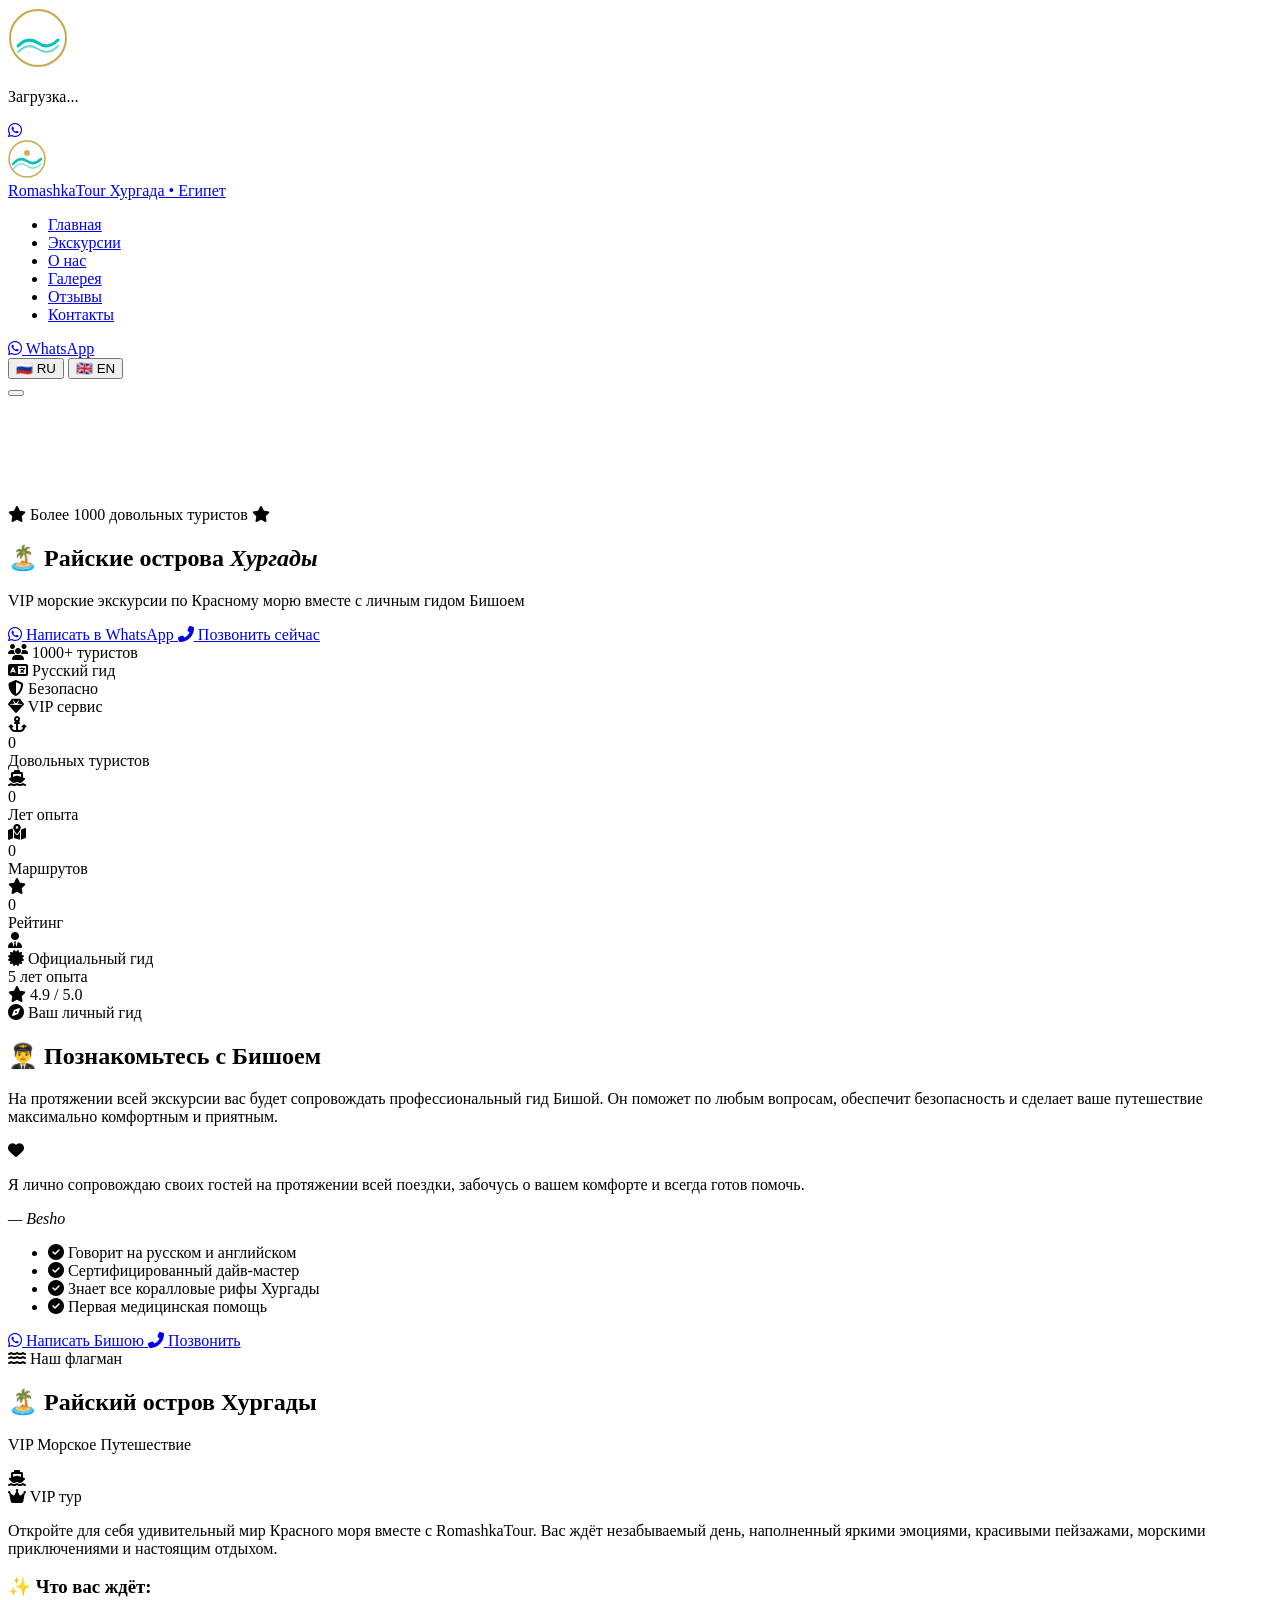
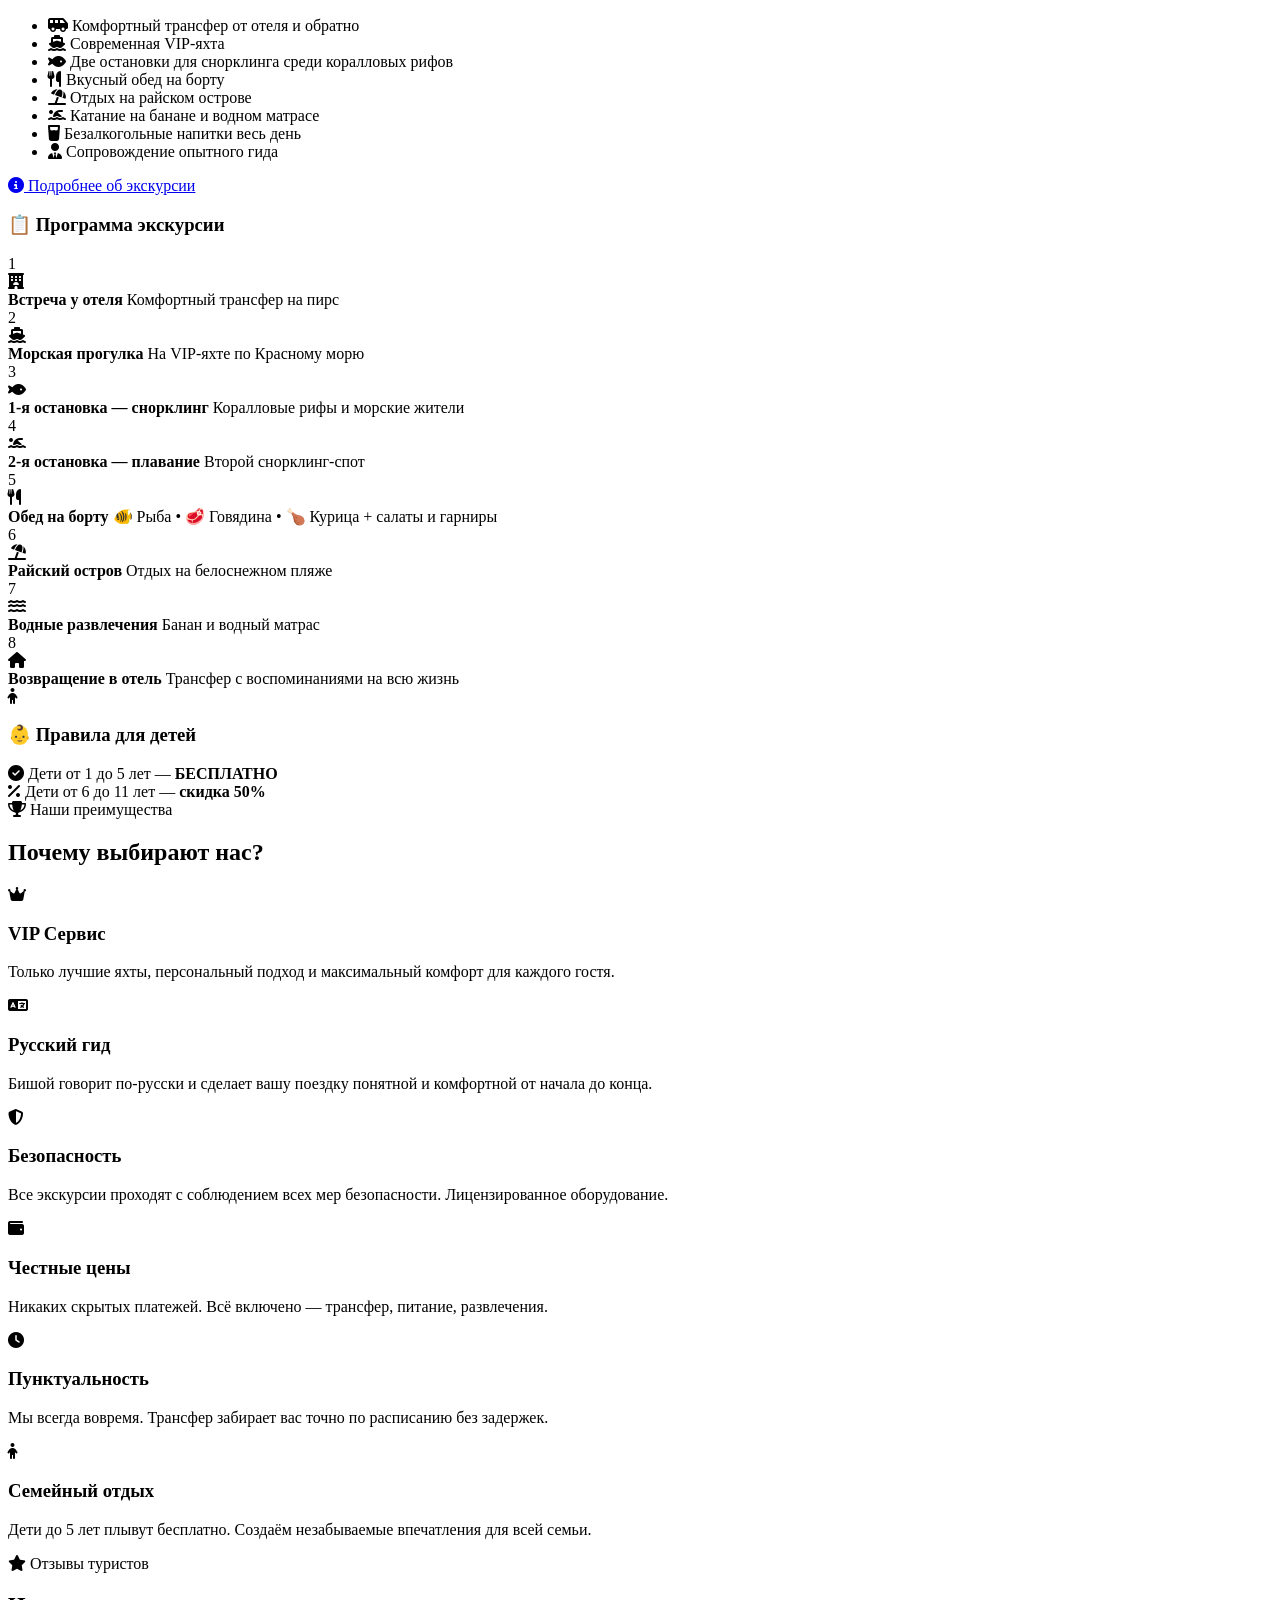
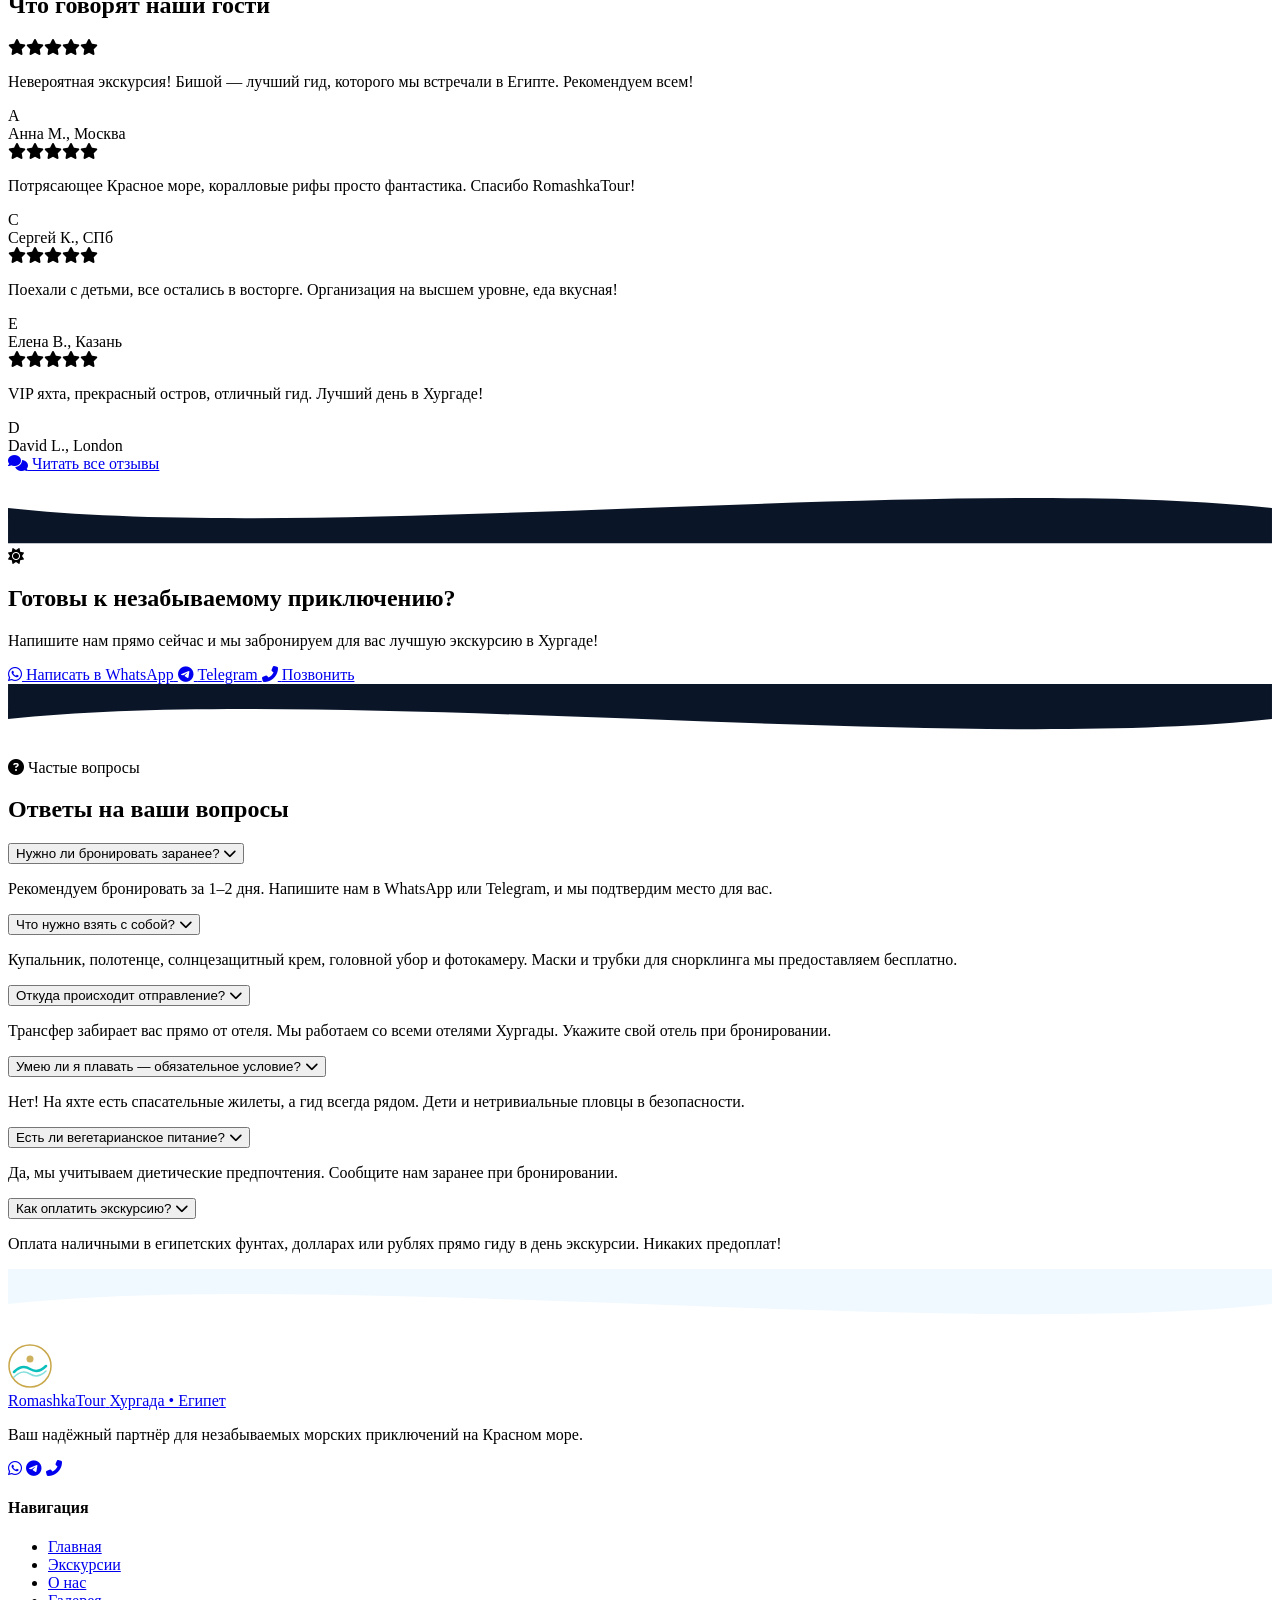
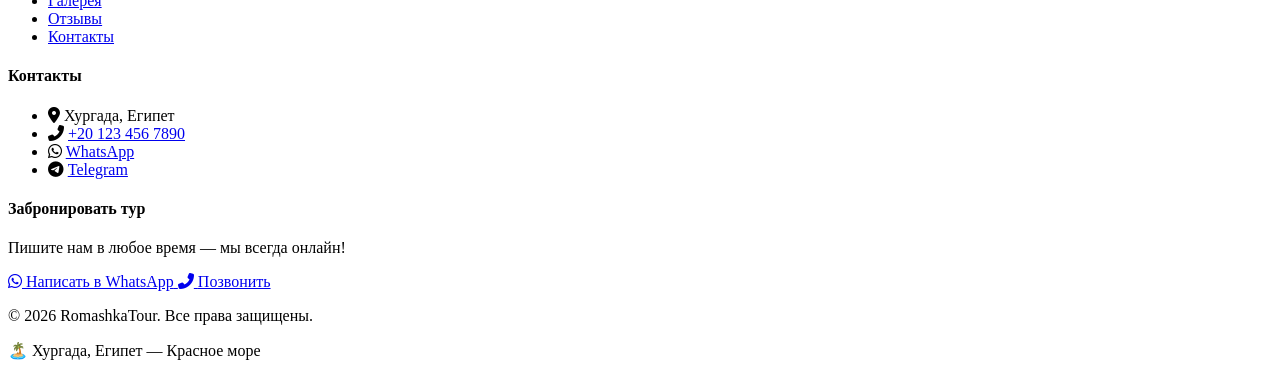
==== index.html @ 24dd5e2b "Update index.html" ====
<!DOCTYPE html>
<html lang="ru">
<head>
  <meta charset="UTF-8" />
  <meta name="viewport" content="width=device-width, initial-scale=1.0" />
  <meta name="description" content="RomashkaTour — VIP морские экскурсии в Хургаде. Райские острова Красного моря с личным гидом Бишоем. Снорклинг, яхты, острова. Звоните или пишите в WhatsApp!" />
  <meta name="keywords" content="экскурсии Хургада, морские экскурсии Египет, снорклинг Хургада, VIP яхта Хургада, Ромашка Тур, РомашкаТур, остров Хургада" />
  <meta name="author" content="RomashkaTour" />
  <meta property="og:title" content="RomashkaTour — Райские острова Хургады" />
  <meta property="og:description" content="VIP морские экскурсии по Красному морю с личным гидом Бишоем. Более 1000 довольных туристов!" />
  <meta property="og:type" content="website" />
  <title>RomashkaTour — VIP Экскурсии в Хургаде | Красное море</title>
  <script>document.documentElement.classList.add('js');</script>
  <link rel="preconnect" href="https://fonts.googleapis.com" />
  <link rel="preconnect" href="https://fonts.gstatic.com" crossorigin />
  <link href="https://fonts.googleapis.com/css2?family=Playfair+Display:ital,wght@0,400;0,600;0,700;0,900;1,400&family=Inter:wght@300;400;500;600;700&display=swap" rel="stylesheet" />
  <link rel="stylesheet" href="https://cdnjs.cloudflare.com/ajax/libs/font-awesome/6.5.0/css/all.min.css" />
  <link rel="stylesheet" href="css/style.css">
</head>
<body>

<!-- ========== PRELOADER ========== -->
<div class="preloader" id="preloader">
  <div class="preloader-inner">
    <div class="preloader-wave"></div>
    <div class="preloader-logo">
      <svg width="60" height="60" viewBox="0 0 60 60" fill="none">
        <circle cx="30" cy="30" r="28" stroke="#C9A84C" stroke-width="2"/>
        <path d="M10 38 Q20 28 30 35 Q40 42 50 32" stroke="#0ABFBC" stroke-width="3" fill="none" stroke-linecap="round"/>
        <path d="M10 44 Q20 34 30 41 Q40 48 50 38" stroke="#0ABFBC" stroke-width="2" fill="none" stroke-linecap="round" opacity="0.6"/>
      </svg>
    </div>
    <p class="preloader-text" data-ru="Загрузка..." data-en="Loading...">Загрузка...</p>
  </div>
</div>

<!-- ========== FLOATING WHATSAPP ========== -->
<a href="https://wa.me/201234567890" target="_blank" class="whatsapp-float" aria-label="WhatsApp">
  <i class="fab fa-whatsapp"></i>
  <span class="whatsapp-pulse"></span>
</a>

<!-- ========== HEADER / NAV ========== -->
<header class="header" id="header">
  <div class="header-inner container">
    <a href="index.html" class="logo">
      <div class="logo-icon">
        <svg width="38" height="38" viewBox="0 0 38 38" fill="none">
          <circle cx="19" cy="19" r="18" stroke="#C9A84C" stroke-width="1.5"/>
          <path d="M5 24 Q12 16 19 21 Q26 26 33 19" stroke="#0ABFBC" stroke-width="2.5" fill="none" stroke-linecap="round"/>
          <path d="M5 29 Q12 21 19 26 Q26 31 33 24" stroke="#0ABFBC" stroke-width="1.5" fill="none" stroke-linecap="round" opacity="0.5"/>
          <circle cx="19" cy="13" r="3" fill="#C9A84C" opacity="0.9"/>
        </svg>
      </div>
      <div class="logo-text">
        <span class="logo-name">Romashka<span>Tour</span></span>
        <span class="logo-sub" data-ru="Хургада • Египет" data-en="Hurghada • Egypt">Хургада • Египет</span>
      </div>
    </a>

    <nav class="nav" id="nav">
      <ul class="nav-list">
        <li><a href="index.html" class="nav-link active" data-ru="Главная" data-en="Home">Главная</a></li>
        <li><a href="excursions.html" class="nav-link" data-ru="Экскурсии" data-en="Excursions">Экскурсии</a></li>
        <li><a href="about.html" class="nav-link" data-ru="О нас" data-en="About">О нас</a></li>
        <li><a href="gallery.html" class="nav-link" data-ru="Галерея" data-en="Gallery">Галерея</a></li>
        <li><a href="reviews.html" class="nav-link" data-ru="Отзывы" data-en="Reviews">Отзывы</a></li>
        <li><a href="contacts.html" class="nav-link" data-ru="Контакты" data-en="Contacts">Контакты</a></li>
      </ul>
      <div class="nav-cta">
        <a href="https://wa.me/201234567890" target="_blank" class="btn-nav-wa">
          <i class="fab fa-whatsapp"></i>
          <span data-ru="WhatsApp" data-en="WhatsApp">WhatsApp</span>
        </a>
      </div>
    </nav>

    <div class="header-controls">
      <div class="lang-switcher" id="langSwitcher">
        <button class="lang-btn active" data-lang="ru">
          <span class="flag">🇷🇺</span> RU
        </button>
        <button class="lang-btn" data-lang="en">
          <span class="flag">🇬🇧</span> EN
        </button>
      </div>
      <button class="burger" id="burger" aria-label="Меню">
        <span></span><span></span><span></span>
      </button>
    </div>
  </div>
</header>

<!-- ========== HERO ========== -->
<section class="hero" id="hero">
  <div class="hero-bg">
    <div class="hero-overlay"></div>
    <div class="hero-particles" id="heroParticles"></div>
    <!-- SVG Wave bottom -->
    <div class="hero-wave">
      <svg viewBox="0 0 1440 120" fill="none" xmlns="http://www.w3.org/2000/svg">
        <path d="M0,60 C240,100 480,20 720,60 C960,100 1200,20 1440,60 L1440,120 L0,120 Z" fill="#ffffff"/>
      </svg>
    </div>
  </div>

  <div class="hero-content container">
    <div class="hero-badge" data-aos="fade-down">
      <i class="fas fa-star"></i>
      <span data-ru="Более 1000 довольных туристов" data-en="Over 1000 happy tourists">Более 1000 довольных туристов</span>
      <i class="fas fa-star"></i>
    </div>

    <h1 class="hero-title" data-aos="fade-up" data-aos-delay="100">
      <span class="hero-emoji">🏝️</span>
      <span data-ru="Райские острова" data-en="Paradise Islands">Райские острова</span>
      <em data-ru="Хургады" data-en="of Hurghada">Хургады</em>
    </h1>

    <p class="hero-subtitle" data-aos="fade-up" data-aos-delay="200">
      <span data-ru="VIP морские экскурсии по Красному морю вместе с личным гидом Бишоем" data-en="VIP sea excursions on the Red Sea with personal guide Besho">VIP морские экскурсии по Красному морю вместе с личным гидом Бишоем</span>
    </p>

    <div class="hero-btns" data-aos="fade-up" data-aos-delay="300">
      <a href="https://wa.me/201234567890" target="_blank" class="btn-primary">
        <i class="fab fa-whatsapp"></i>
        <span data-ru="Написать в WhatsApp" data-en="Write on WhatsApp">Написать в WhatsApp</span>
      </a>
      <a href="tel:+201234567890" class="btn-secondary">
        <i class="fas fa-phone-alt"></i>
        <span data-ru="Позвонить сейчас" data-en="Call Now">Позвонить сейчас</span>
      </a>
    </div>

    <div class="hero-trust" data-aos="fade-up" data-aos-delay="400">
      <div class="trust-item">
        <i class="fas fa-users"></i>
        <span data-ru="1000+ туристов" data-en="1000+ tourists">1000+ туристов</span>
      </div>
      <div class="trust-item">
        <i class="fas fa-language"></i>
        <span data-ru="Русский гид" data-en="Russian-speaking guide">Русский гид</span>
      </div>
      <div class="trust-item">
        <i class="fas fa-shield-alt"></i>
        <span data-ru="Безопасно" data-en="100% Safe">Безопасно</span>
      </div>
      <div class="trust-item">
        <i class="fas fa-gem"></i>
        <span data-ru="VIP сервис" data-en="VIP Service">VIP сервис</span>
      </div>
    </div>
  </div>

  <!-- Scroll indicator -->
  <div class="hero-scroll">
    <div class="scroll-dot"></div>
  </div>
</section>

<!-- ========== STATS ========== -->
<section class="stats section-pad">
  <div class="container">
    <div class="stats-grid">
      <div class="stat-card" data-aos="fade-up" data-aos-delay="0">
        <div class="stat-icon"><i class="fas fa-anchor"></i></div>
        <div class="stat-num" data-count="1000">0</div>
        <div class="stat-label" data-ru="Довольных туристов" data-en="Happy Tourists">Довольных туристов</div>
      </div>
      <div class="stat-card" data-aos="fade-up" data-aos-delay="100">
        <div class="stat-icon"><i class="fas fa-ship"></i></div>
        <div class="stat-num" data-count="5">0</div>
        <div class="stat-label" data-ru="Лет опыта" data-en="Years of Experience">Лет опыта</div>
      </div>
      <div class="stat-card" data-aos="fade-up" data-aos-delay="200">
        <div class="stat-icon"><i class="fas fa-map-marked-alt"></i></div>
        <div class="stat-num" data-count="12">0</div>
        <div class="stat-label" data-ru="Маршрутов" data-en="Routes">Маршрутов</div>
      </div>
      <div class="stat-card" data-aos="fade-up" data-aos-delay="300">
        <div class="stat-icon"><i class="fas fa-star"></i></div>
        <div class="stat-num" data-count="4.9" data-decimal="true">0</div>
        <div class="stat-label" data-ru="Рейтинг" data-en="Rating">Рейтинг</div>
      </div>
    </div>
  </div>
</section>

<!-- ========== GUIDE SECTION ========== -->
<section class="guide section-pad" id="guide">
  <div class="container">
    <div class="guide-grid">
      <div class="guide-photo-wrap" data-aos="fade-right">
        <div class="guide-photo-bg"></div>
        <div class="guide-photo">
          <!-- Placeholder for Besho's photo -->
          <div class="guide-photo-placeholder">
            <i class="fas fa-user-tie"></i>
          </div>
          <div class="guide-badge-float">
            <i class="fas fa-certificate"></i>
            <span data-ru="Официальный гид" data-en="Official Guide">Официальный гид</span>
          </div>
        </div>
        <div class="guide-stat-float guide-stat-1">
          <span class="gsf-num">5</span>
          <span class="gsf-label" data-ru="лет опыта" data-en="years exp.">лет опыта</span>
        </div>
        <div class="guide-stat-float guide-stat-2">
          <i class="fas fa-star"></i>
          <span>4.9 / 5.0</span>
        </div>
      </div>

      <div class="guide-info" data-aos="fade-left">
        <div class="section-eyebrow">
          <i class="fas fa-compass"></i>
          <span data-ru="Ваш личный гид" data-en="Your Personal Guide">Ваш личный гид</span>
        </div>
        <h2 class="section-title" data-ru="👨‍✈️ Познакомьтесь с Бишоем" data-en="👨‍✈️ Meet Besho">👨‍✈️ Познакомьтесь с Бишоем</h2>
        <p class="guide-desc" data-ru="На протяжении всей экскурсии вас будет сопровождать профессиональный гид Бишой. Он поможет по любым вопросам, обеспечит безопасность и сделает ваше путешествие максимально комфортным и приятным." data-en="Throughout the entire excursion, you will be accompanied by professional guide Besho. He will help with any questions, ensure your safety and make your trip as comfortable and enjoyable as possible.">
          На протяжении всей экскурсии вас будет сопровождать профессиональный гид Бишой. Он поможет по любым вопросам, обеспечит безопасность и сделает ваше путешествие максимально комфортным и приятным.
        </p>

        <div class="guide-quote">
          <div class="guide-quote-icon"><i class="fas fa-heart"></i></div>
          <p data-ru="Я лично сопровождаю своих гостей на протяжении всей поездки, забочусь о вашем комфорте и всегда готов помочь." data-en="I personally accompany my guests throughout the entire trip, take care of your comfort and am always ready to help.">
            Я лично сопровождаю своих гостей на протяжении всей поездки, забочусь о вашем комфорте и всегда готов помочь.
          </p>
          <cite>— Besho</cite>
        </div>

        <ul class="guide-features">
          <li><i class="fas fa-check-circle"></i> <span data-ru="Говорит на русском и английском" data-en="Speaks Russian and English">Говорит на русском и английском</span></li>
          <li><i class="fas fa-check-circle"></i> <span data-ru="Сертифицированный дайв-мастер" data-en="Certified Dive Master">Сертифицированный дайв-мастер</span></li>
          <li><i class="fas fa-check-circle"></i> <span data-ru="Знает все коралловые рифы Хургады" data-en="Knows all Hurghada coral reefs">Знает все коралловые рифы Хургады</span></li>
          <li><i class="fas fa-check-circle"></i> <span data-ru="Первая медицинская помощь" data-en="First Aid certified">Первая медицинская помощь</span></li>
        </ul>

        <div class="guide-actions">
          <a href="https://wa.me/201234567890" target="_blank" class="btn-primary">
            <i class="fab fa-whatsapp"></i>
            <span data-ru="Написать Бишою" data-en="Message Besho">Написать Бишою</span>
          </a>
          <a href="tel:+201234567890" class="btn-outline">
            <i class="fas fa-phone-alt"></i>
            <span data-ru="Позвонить" data-en="Call">Позвонить</span>
          </a>
        </div>
      </div>
    </div>
  </div>
</section>

<!-- ========== MAIN EXCURSION ========== -->
<section class="main-excursion section-pad" id="excursion">
  <div class="container">
    <div class="section-header" data-aos="fade-up">
      <div class="section-eyebrow">
        <i class="fas fa-water"></i>
        <span data-ru="Наш флагман" data-en="Our Flagship">Наш флагман</span>
      </div>
      <h2 class="section-title" data-ru="🏝️ Райский остров Хургады" data-en="🏝️ Paradise Island of Hurghada">🏝️ Райский остров Хургады</h2>
      <p class="section-subtitle" data-ru="VIP Морское Путешествие" data-en="VIP Sea Journey">VIP Морское Путешествие</p>
    </div>

    <div class="exc-hero-card" data-aos="fade-up">
      <div class="exc-hero-img">
        <div class="exc-hero-img-placeholder">
          <i class="fas fa-ship"></i>
        </div>
        <div class="exc-hero-badge">
          <i class="fas fa-crown"></i>
          <span data-ru="VIP тур" data-en="VIP Tour">VIP тур</span>
        </div>
      </div>
      <div class="exc-hero-content">
        <p class="exc-hero-desc" data-ru="Откройте для себя удивительный мир Красного моря вместе с RomashkaTour. Вас ждёт незабываемый день, наполненный яркими эмоциями, красивыми пейзажами, морскими приключениями и настоящим отдыхом." data-en="Discover the amazing world of the Red Sea with RomashkaTour. You are in for an unforgettable day filled with vivid emotions, beautiful scenery, sea adventures and real relaxation.">
          Откройте для себя удивительный мир Красного моря вместе с RomashkaTour. Вас ждёт незабываемый день, наполненный яркими эмоциями, красивыми пейзажами, морскими приключениями и настоящим отдыхом.
        </p>

        <h3 class="exc-includes-title" data-ru="✨ Что вас ждёт:" data-en="✨ What awaits you:">✨ Что вас ждёт:</h3>
        <ul class="exc-includes">
          <li><i class="fas fa-shuttle-van"></i> <span data-ru="Комфортный трансфер от отеля и обратно" data-en="Comfortable transfer from hotel and back">Комфортный трансфер от отеля и обратно</span></li>
          <li><i class="fas fa-ship"></i> <span data-ru="Современная VIP-яхта" data-en="Modern VIP yacht">Современная VIP-яхта</span></li>
          <li><i class="fas fa-fish"></i> <span data-ru="Две остановки для снорклинга среди коралловых рифов" data-en="Two snorkeling stops among coral reefs">Две остановки для снорклинга среди коралловых рифов</span></li>
          <li><i class="fas fa-utensils"></i> <span data-ru="Вкусный обед на борту" data-en="Delicious lunch on board">Вкусный обед на борту</span></li>
          <li><i class="fas fa-umbrella-beach"></i> <span data-ru="Отдых на райском острове" data-en="Rest on paradise island">Отдых на райском острове</span></li>
          <li><i class="fas fa-swimmer"></i> <span data-ru="Катание на банане и водном матрасе" data-en="Banana boat and water mattress rides">Катание на банане и водном матрасе</span></li>
          <li><i class="fas fa-glass-water"></i> <span data-ru="Безалкогольные напитки весь день" data-en="Non-alcoholic drinks all day">Безалкогольные напитки весь день</span></li>
          <li><i class="fas fa-user-tie"></i> <span data-ru="Сопровождение опытного гида" data-en="Experienced guide escort">Сопровождение опытного гида</span></li>
        </ul>

        <a href="excursions.html" class="btn-primary mt-2">
          <i class="fas fa-info-circle"></i>
          <span data-ru="Подробнее об экскурсии" data-en="More about excursion">Подробнее об экскурсии</span>
        </a>
      </div>
    </div>

    <!-- Программа -->
    <div class="program-section" data-aos="fade-up">
      <h3 class="program-title" data-ru="📋 Программа экскурсии" data-en="📋 Excursion Programme">📋 Программа экскурсии</h3>
      <div class="program-timeline">
        <div class="prog-step">
          <div class="prog-num">1</div>
          <div class="prog-icon"><i class="fas fa-hotel"></i></div>
          <div class="prog-text">
            <strong data-ru="Встреча у отеля" data-en="Hotel Pickup">Встреча у отеля</strong>
            <span data-ru="Комфортный трансфер на пирс" data-en="Comfortable transfer to pier">Комфортный трансфер на пирс</span>
          </div>
        </div>
        <div class="prog-step">
          <div class="prog-num">2</div>
          <div class="prog-icon"><i class="fas fa-ship"></i></div>
          <div class="prog-text">
            <strong data-ru="Морская прогулка" data-en="Sea Cruise">Морская прогулка</strong>
            <span data-ru="На VIP-яхте по Красному морю" data-en="On VIP yacht across the Red Sea">На VIP-яхте по Красному морю</span>
          </div>
        </div>
        <div class="prog-step">
          <div class="prog-num">3</div>
          <div class="prog-icon"><i class="fas fa-fish"></i></div>
          <div class="prog-text">
            <strong data-ru="1-я остановка — снорклинг" data-en="1st Stop — Snorkeling">1-я остановка — снорклинг</strong>
            <span data-ru="Коралловые рифы и морские жители" data-en="Coral reefs and sea life">Коралловые рифы и морские жители</span>
          </div>
        </div>
        <div class="prog-step">
          <div class="prog-num">4</div>
          <div class="prog-icon"><i class="fas fa-swimmer"></i></div>
          <div class="prog-text">
            <strong data-ru="2-я остановка — плавание" data-en="2nd Stop — Swimming">2-я остановка — плавание</strong>
            <span data-ru="Второй снорклинг-спот" data-en="Second snorkeling spot">Второй снорклинг-спот</span>
          </div>
        </div>
        <div class="prog-step">
          <div class="prog-num">5</div>
          <div class="prog-icon"><i class="fas fa-utensils"></i></div>
          <div class="prog-text">
            <strong data-ru="Обед на борту" data-en="Lunch on Board">Обед на борту</strong>
            <span data-ru="🐠 Рыба • 🥩 Говядина • 🍗 Курица + салаты и гарниры" data-en="🐠 Fish • 🥩 Beef • 🍗 Chicken + salads and sides">🐠 Рыба • 🥩 Говядина • 🍗 Курица + салаты и гарниры</span>
          </div>
        </div>
        <div class="prog-step">
          <div class="prog-num">6</div>
          <div class="prog-icon"><i class="fas fa-umbrella-beach"></i></div>
          <div class="prog-text">
            <strong data-ru="Райский остров" data-en="Paradise Island">Райский остров</strong>
            <span data-ru="Отдых на белоснежном пляже" data-en="Relaxing on white-sand beach">Отдых на белоснежном пляже</span>
          </div>
        </div>
        <div class="prog-step">
          <div class="prog-num">7</div>
          <div class="prog-icon"><i class="fas fa-water"></i></div>
          <div class="prog-text">
            <strong data-ru="Водные развлечения" data-en="Water Activities">Водные развлечения</strong>
            <span data-ru="Банан и водный матрас" data-en="Banana boat and water mattress">Банан и водный матрас</span>
          </div>
        </div>
        <div class="prog-step">
          <div class="prog-num">8</div>
          <div class="prog-icon"><i class="fas fa-home"></i></div>
          <div class="prog-text">
            <strong data-ru="Возвращение в отель" data-en="Return to Hotel">Возвращение в отель</strong>
            <span data-ru="Трансфер с воспоминаниями на всю жизнь" data-en="Transfer with memories for life">Трансфер с воспоминаниями на всю жизнь</span>
          </div>
        </div>
      </div>
    </div>

    <!-- Дети -->
    <div class="children-card" data-aos="fade-up">
      <div class="children-icon"><i class="fas fa-child"></i></div>
      <h3 data-ru="👶 Правила для детей" data-en="👶 Children Policy">👶 Правила для детей</h3>
      <div class="children-rules">
        <div class="child-rule">
          <i class="fas fa-check-circle"></i>
          <span data-ru="Дети от 1 до 5 лет — <strong>БЕСПЛАТНО</strong>" data-en="Children 1–5 years — <strong>FREE</strong>">Дети от 1 до 5 лет — <strong>БЕСПЛАТНО</strong></span>
        </div>
        <div class="child-rule">
          <i class="fas fa-percentage"></i>
          <span data-ru="Дети от 6 до 11 лет — <strong>скидка 50%</strong>" data-en="Children 6–11 years — <strong>50% discount</strong>">Дети от 6 до 11 лет — <strong>скидка 50%</strong></span>
        </div>
      </div>
    </div>
  </div>
</section>

<!-- ========== ADVANTAGES ========== -->
<section class="advantages section-pad">
  <div class="container">
    <div class="section-header" data-aos="fade-up">
      <div class="section-eyebrow">
        <i class="fas fa-trophy"></i>
        <span data-ru="Наши преимущества" data-en="Our Advantages">Наши преимущества</span>
      </div>
      <h2 class="section-title" data-ru="Почему выбирают нас?" data-en="Why Choose Us?">Почему выбирают нас?</h2>
    </div>

    <div class="adv-grid">
      <div class="adv-card" data-aos="fade-up" data-aos-delay="0">
        <div class="adv-icon"><i class="fas fa-crown"></i></div>
        <h3 data-ru="VIP Сервис" data-en="VIP Service">VIP Сервис</h3>
        <p data-ru="Только лучшие яхты, персональный подход и максимальный комфорт для каждого гостя." data-en="Only the best yachts, personal approach and maximum comfort for every guest.">Только лучшие яхты, персональный подход и максимальный комфорт для каждого гостя.</p>
      </div>
      <div class="adv-card" data-aos="fade-up" data-aos-delay="100">
        <div class="adv-icon"><i class="fas fa-language"></i></div>
        <h3 data-ru="Русский гид" data-en="Russian Guide">Русский гид</h3>
        <p data-ru="Бишой говорит по-русски и сделает вашу поездку понятной и комфортной от начала до конца." data-en="Besho speaks Russian and will make your trip clear and comfortable from start to finish.">Бишой говорит по-русски и сделает вашу поездку понятной и комфортной от начала до конца.</p>
      </div>
      <div class="adv-card" data-aos="fade-up" data-aos-delay="200">
        <div class="adv-icon"><i class="fas fa-shield-alt"></i></div>
        <h3 data-ru="Безопасность" data-en="Safety">Безопасность</h3>
        <p data-ru="Все экскурсии проходят с соблюдением всех мер безопасности. Лицензированное оборудование." data-en="All excursions are conducted with full safety measures. Licensed equipment.">Все экскурсии проходят с соблюдением всех мер безопасности. Лицензированное оборудование.</p>
      </div>
      <div class="adv-card" data-aos="fade-up" data-aos-delay="300">
        <div class="adv-icon"><i class="fas fa-wallet"></i></div>
        <h3 data-ru="Честные цены" data-en="Fair Prices">Честные цены</h3>
        <p data-ru="Никаких скрытых платежей. Всё включено — трансфер, питание, развлечения." data-en="No hidden fees. Everything included — transfer, meals, activities.">Никаких скрытых платежей. Всё включено — трансфер, питание, развлечения.</p>
      </div>
      <div class="adv-card" data-aos="fade-up" data-aos-delay="400">
        <div class="adv-icon"><i class="fas fa-clock"></i></div>
        <h3 data-ru="Пунктуальность" data-en="Punctuality">Пунктуальность</h3>
        <p data-ru="Мы всегда вовремя. Трансфер забирает вас точно по расписанию без задержек." data-en="We are always on time. Transfer picks you up exactly on schedule without delays.">Мы всегда вовремя. Трансфер забирает вас точно по расписанию без задержек.</p>
      </div>
      <div class="adv-card" data-aos="fade-up" data-aos-delay="500">
        <div class="adv-icon"><i class="fas fa-child"></i></div>
        <h3 data-ru="Семейный отдых" data-en="Family Friendly">Семейный отдых</h3>
        <p data-ru="Дети до 5 лет плывут бесплатно. Создаём незабываемые впечатления для всей семьи." data-en="Children up to 5 years sail for free. We create unforgettable memories for the whole family.">Дети до 5 лет плывут бесплатно. Создаём незабываемые впечатления для всей семьи.</p>
      </div>
    </div>
  </div>
</section>

<!-- ========== MINI REVIEWS ========== -->
<section class="mini-reviews section-pad">
  <div class="container">
    <div class="section-header" data-aos="fade-up">
      <div class="section-eyebrow">
        <i class="fas fa-star"></i>
        <span data-ru="Отзывы туристов" data-en="Tourist Reviews">Отзывы туристов</span>
      </div>
      <h2 class="section-title" data-ru="Что говорят наши гости" data-en="What Our Guests Say">Что говорят наши гости</h2>
    </div>

    <div class="review-ticker" data-aos="fade-up">
      <div class="review-ticker-inner" id="reviewTicker">
        <div class="r-card">
          <div class="r-stars"><i class="fas fa-star"></i><i class="fas fa-star"></i><i class="fas fa-star"></i><i class="fas fa-star"></i><i class="fas fa-star"></i></div>
          <p data-ru="Невероятная экскурсия! Бишой — лучший гид, которого мы встречали в Египте. Рекомендуем всем!" data-en="Incredible excursion! Besho is the best guide we've ever met in Egypt. Highly recommend!">Невероятная экскурсия! Бишой — лучший гид, которого мы встречали в Египте. Рекомендуем всем!</p>
          <div class="r-author"><div class="r-avatar">А</div><span>Анна М., Москва</span></div>
        </div>
        <div class="r-card">
          <div class="r-stars"><i class="fas fa-star"></i><i class="fas fa-star"></i><i class="fas fa-star"></i><i class="fas fa-star"></i><i class="fas fa-star"></i></div>
          <p data-ru="Потрясающее Красное море, коралловые рифы просто фантастика. Спасибо RomashkaTour!" data-en="Amazing Red Sea, coral reefs are just fantastic. Thank you RomashkaTour!">Потрясающее Красное море, коралловые рифы просто фантастика. Спасибо RomashkaTour!</p>
          <div class="r-author"><div class="r-avatar">С</div><span>Сергей К., СПб</span></div>
        </div>
        <div class="r-card">
          <div class="r-stars"><i class="fas fa-star"></i><i class="fas fa-star"></i><i class="fas fa-star"></i><i class="fas fa-star"></i><i class="fas fa-star"></i></div>
          <p data-ru="Поехали с детьми, все остались в восторге. Организация на высшем уровне, еда вкусная!" data-en="We went with kids, everyone was delighted. Top-level organization, delicious food!">Поехали с детьми, все остались в восторге. Организация на высшем уровне, еда вкусная!</p>
          <div class="r-author"><div class="r-avatar">Е</div><span>Елена В., Казань</span></div>
        </div>
        <div class="r-card">
          <div class="r-stars"><i class="fas fa-star"></i><i class="fas fa-star"></i><i class="fas fa-star"></i><i class="fas fa-star"></i><i class="fas fa-star"></i></div>
          <p data-ru="VIP яхта, прекрасный остров, отличный гид. Лучший день в Хургаде!" data-en="VIP yacht, beautiful island, great guide. Best day in Hurghada!">VIP яхта, прекрасный остров, отличный гид. Лучший день в Хургаде!</p>
          <div class="r-author"><div class="r-avatar">D</div><span>David L., London</span></div>
        </div>
      </div>
    </div>

    <div class="reviews-cta" data-aos="fade-up">
      <a href="reviews.html" class="btn-outline">
        <i class="fas fa-comments"></i>
        <span data-ru="Читать все отзывы" data-en="Read All Reviews">Читать все отзывы</span>
      </a>
    </div>
  </div>
</section>

<!-- ========== CTA BANNER ========== -->
<section class="cta-banner">
  <div class="cta-wave-top">
    <svg viewBox="0 0 1440 80" fill="none"><path d="M0,40 C360,80 1080,0 1440,40 L1440,80 L0,80 Z" fill="#0A1628"/></svg>
  </div>
  <div class="cta-content container" data-aos="fade-up">
    <div class="cta-icon"><i class="fas fa-sun"></i></div>
    <h2 data-ru="Готовы к незабываемому приключению?" data-en="Ready for an Unforgettable Adventure?">Готовы к незабываемому приключению?</h2>
    <p data-ru="Напишите нам прямо сейчас и мы забронируем для вас лучшую экскурсию в Хургаде!" data-en="Write to us right now and we'll book the best excursion in Hurghada for you!">Напишите нам прямо сейчас и мы забронируем для вас лучшую экскурсию в Хургаде!</p>
    <div class="cta-btns">
      <a href="https://wa.me/201234567890" target="_blank" class="btn-wa-big">
        <i class="fab fa-whatsapp"></i>
        <span data-ru="Написать в WhatsApp" data-en="WhatsApp Us">Написать в WhatsApp</span>
      </a>
      <a href="https://t.me/romashkatour" target="_blank" class="btn-tg-big">
        <i class="fab fa-telegram"></i>
        <span data-ru="Telegram" data-en="Telegram">Telegram</span>
      </a>
      <a href="tel:+201234567890" class="btn-call-big">
        <i class="fas fa-phone-alt"></i>
        <span data-ru="Позвонить" data-en="Call">Позвонить</span>
      </a>
    </div>
  </div>
  <div class="cta-wave-bottom">
    <svg viewBox="0 0 1440 80" fill="none"><path d="M0,40 C360,0 1080,80 1440,40 L1440,0 L0,0 Z" fill="#0A1628"/></svg>
  </div>
</section>

<!-- ========== FAQ ========== -->
<section class="faq section-pad" id="faq">
  <div class="container">
    <div class="section-header" data-aos="fade-up">
      <div class="section-eyebrow">
        <i class="fas fa-question-circle"></i>
        <span data-ru="Частые вопросы" data-en="FAQ">Частые вопросы</span>
      </div>
      <h2 class="section-title" data-ru="Ответы на ваши вопросы" data-en="Answers to Your Questions">Ответы на ваши вопросы</h2>
    </div>

    <div class="faq-list" data-aos="fade-up">
      <div class="faq-item">
        <button class="faq-q">
          <span data-ru="Нужно ли бронировать заранее?" data-en="Do I need to book in advance?">Нужно ли бронировать заранее?</span>
          <i class="fas fa-chevron-down"></i>
        </button>
        <div class="faq-a">
          <p data-ru="Рекомендуем бронировать за 1–2 дня. Напишите нам в WhatsApp или Telegram, и мы подтвердим место для вас." data-en="We recommend booking 1–2 days in advance. Write to us on WhatsApp or Telegram and we'll confirm your spot.">Рекомендуем бронировать за 1–2 дня. Напишите нам в WhatsApp или Telegram, и мы подтвердим место для вас.</p>
        </div>
      </div>
      <div class="faq-item">
        <button class="faq-q">
          <span data-ru="Что нужно взять с собой?" data-en="What should I bring?">Что нужно взять с собой?</span>
          <i class="fas fa-chevron-down"></i>
        </button>
        <div class="faq-a">
          <p data-ru="Купальник, полотенце, солнцезащитный крем, головной убор и фотокамеру. Маски и трубки для снорклинга мы предоставляем бесплатно." data-en="Swimsuit, towel, sunscreen, hat and camera. Snorkeling masks and fins are provided free of charge.">Купальник, полотенце, солнцезащитный крем, головной убор и фотокамеру. Маски и трубки для снорклинга мы предоставляем бесплатно.</p>
        </div>
      </div>
      <div class="faq-item">
        <button class="faq-q">
          <span data-ru="Откуда происходит отправление?" data-en="Where does the trip depart from?">Откуда происходит отправление?</span>
          <i class="fas fa-chevron-down"></i>
        </button>
        <div class="faq-a">
          <p data-ru="Трансфер забирает вас прямо от отеля. Мы работаем со всеми отелями Хургады. Укажите свой отель при бронировании." data-en="Transfer picks you up directly from your hotel. We work with all hotels in Hurghada. Specify your hotel when booking.">Трансфер забирает вас прямо от отеля. Мы работаем со всеми отелями Хургады. Укажите свой отель при бронировании.</p>
        </div>
      </div>
      <div class="faq-item">
        <button class="faq-q">
          <span data-ru="Умею ли я плавать — обязательное условие?" data-en="Is swimming ability required?">Умею ли я плавать — обязательное условие?</span>
          <i class="fas fa-chevron-down"></i>
        </button>
        <div class="faq-a">
          <p data-ru="Нет! На яхте есть спасательные жилеты, а гид всегда рядом. Дети и нетривиальные пловцы в безопасности." data-en="No! The yacht has life jackets and the guide is always nearby. Children and non-swimmers are safe.">Нет! На яхте есть спасательные жилеты, а гид всегда рядом. Дети и нетривиальные пловцы в безопасности.</p>
        </div>
      </div>
      <div class="faq-item">
        <button class="faq-q">
          <span data-ru="Есть ли вегетарианское питание?" data-en="Is vegetarian food available?">Есть ли вегетарианское питание?</span>
          <i class="fas fa-chevron-down"></i>
        </button>
        <div class="faq-a">
          <p data-ru="Да, мы учитываем диетические предпочтения. Сообщите нам заранее при бронировании." data-en="Yes, we accommodate dietary preferences. Please let us know in advance when booking.">Да, мы учитываем диетические предпочтения. Сообщите нам заранее при бронировании.</p>
        </div>
      </div>
      <div class="faq-item">
        <button class="faq-q">
          <span data-ru="Как оплатить экскурсию?" data-en="How to pay for the excursion?">Как оплатить экскурсию?</span>
          <i class="fas fa-chevron-down"></i>
        </button>
        <div class="faq-a">
          <p data-ru="Оплата наличными в египетских фунтах, долларах или рублях прямо гиду в день экскурсии. Никаких предоплат!" data-en="Payment in cash in Egyptian pounds, dollars or rubles directly to the guide on the day of the excursion. No prepayment!">Оплата наличными в египетских фунтах, долларах или рублях прямо гиду в день экскурсии. Никаких предоплат!</p>
        </div>
      </div>
    </div>
  </div>
</section>

<!-- ========== FOOTER ========== -->
<footer class="footer">
  <div class="footer-wave">
    <svg viewBox="0 0 1440 80" fill="none"><path d="M0,40 C360,0 1080,80 1440,40 L1440,0 L0,0 Z" fill="#F0F9FF"/></svg>
  </div>
  <div class="footer-main container">
    <div class="footer-brand">
      <a href="index.html" class="footer-logo">
        <svg width="44" height="44" viewBox="0 0 44 44" fill="none">
          <circle cx="22" cy="22" r="21" stroke="#C9A84C" stroke-width="1.5"/>
          <path d="M6 28 Q14 20 22 25 Q30 30 38 22" stroke="#0ABFBC" stroke-width="2.5" fill="none" stroke-linecap="round"/>
          <path d="M6 33 Q14 25 22 30 Q30 35 38 27" stroke="#0ABFBC" stroke-width="1.5" fill="none" stroke-linecap="round" opacity="0.5"/>
          <circle cx="22" cy="15" r="3.5" fill="#C9A84C" opacity="0.9"/>
        </svg>
        <div>
          <span class="footer-logo-name">Romashka<span>Tour</span></span>
          <span class="footer-logo-sub" data-ru="Хургада • Египет" data-en="Hurghada • Egypt">Хургада • Египет</span>
        </div>
      </a>
      <p class="footer-desc" data-ru="Ваш надёжный партнёр для незабываемых морских приключений на Красном море." data-en="Your reliable partner for unforgettable sea adventures on the Red Sea.">Ваш надёжный партнёр для незабываемых морских приключений на Красном море.</p>
      <div class="footer-socials">
        <a href="https://wa.me/201234567890" target="_blank" aria-label="WhatsApp"><i class="fab fa-whatsapp"></i></a>
        <a href="https://t.me/romashkatour" target="_blank" aria-label="Telegram"><i class="fab fa-telegram"></i></a>
        <a href="tel:+201234567890" aria-label="Phone"><i class="fas fa-phone-alt"></i></a>
      </div>
    </div>

    <div class="footer-nav-block">
      <h4 data-ru="Навигация" data-en="Navigation">Навигация</h4>
      <ul>
        <li><a href="index.html" data-ru="Главная" data-en="Home">Главная</a></li>
        <li><a href="excursions.html" data-ru="Экскурсии" data-en="Excursions">Экскурсии</a></li>
        <li><a href="about.html" data-ru="О нас" data-en="About">О нас</a></li>
        <li><a href="gallery.html" data-ru="Галерея" data-en="Gallery">Галерея</a></li>
        <li><a href="reviews.html" data-ru="Отзывы" data-en="Reviews">Отзывы</a></li>
        <li><a href="contacts.html" data-ru="Контакты" data-en="Contacts">Контакты</a></li>
      </ul>
    </div>

    <div class="footer-contact-block">
      <h4 data-ru="Контакты" data-en="Contacts">Контакты</h4>
      <ul class="footer-contacts">
        <li>
          <i class="fas fa-map-marker-alt"></i>
          <span data-ru="Хургада, Египет" data-en="Hurghada, Egypt">Хургада, Египет</span>
        </li>
        <li>
          <i class="fas fa-phone-alt"></i>
          <a href="tel:+201234567890">+20 123 456 7890</a>
        </li>
        <li>
          <i class="fab fa-whatsapp"></i>
          <a href="https://wa.me/201234567890" target="_blank">WhatsApp</a>
        </li>
        <li>
          <i class="fab fa-telegram"></i>
          <a href="https://t.me/romashkatour" target="_blank">Telegram</a>
        </li>
      </ul>
    </div>

    <div class="footer-cta-block">
      <h4 data-ru="Забронировать тур" data-en="Book a Tour">Забронировать тур</h4>
      <p data-ru="Пишите нам в любое время — мы всегда онлайн!" data-en="Write to us anytime — we're always online!">Пишите нам в любое время — мы всегда онлайн!</p>
      <a href="https://wa.me/201234567890" target="_blank" class="btn-footer-wa">
        <i class="fab fa-whatsapp"></i>
        <span data-ru="Написать в WhatsApp" data-en="WhatsApp Us">Написать в WhatsApp</span>
      </a>
      <a href="tel:+201234567890" class="btn-footer-call">
        <i class="fas fa-phone-alt"></i>
        <span data-ru="Позвонить" data-en="Call">Позвонить</span>
      </a>
    </div>
  </div>

  <div class="footer-bottom">
    <div class="container footer-bottom-inner">
      <p>© 2026 RomashkaTour. <span data-ru="Все права защищены." data-en="All rights reserved.">Все права защищены.</span></p>
      <p data-ru="🏝️ Хургада, Египет — Красное море" data-en="🏝️ Hurghada, Egypt — Red Sea">🏝️ Хургада, Египет — Красное море</p>
    </div>
  </div>
</footer>

<script src="js/script.js"></script>
</body>
</html>
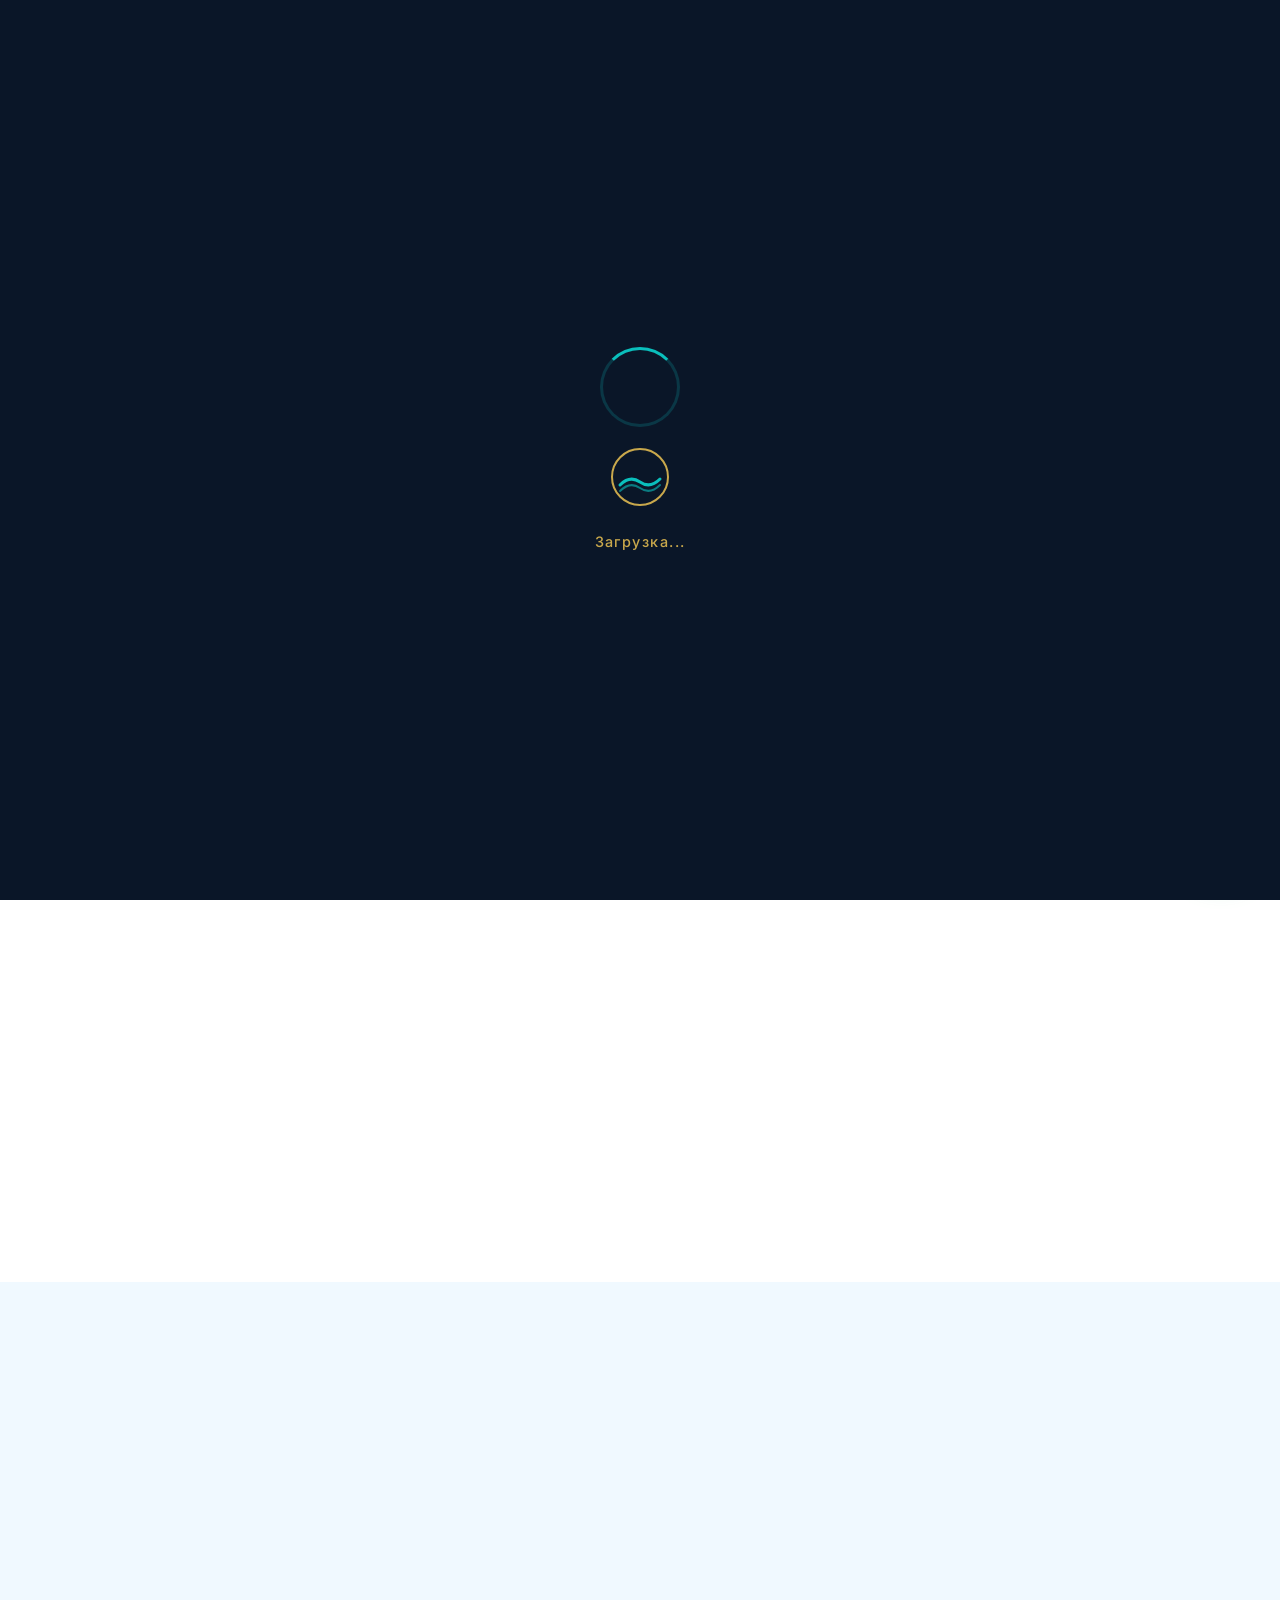
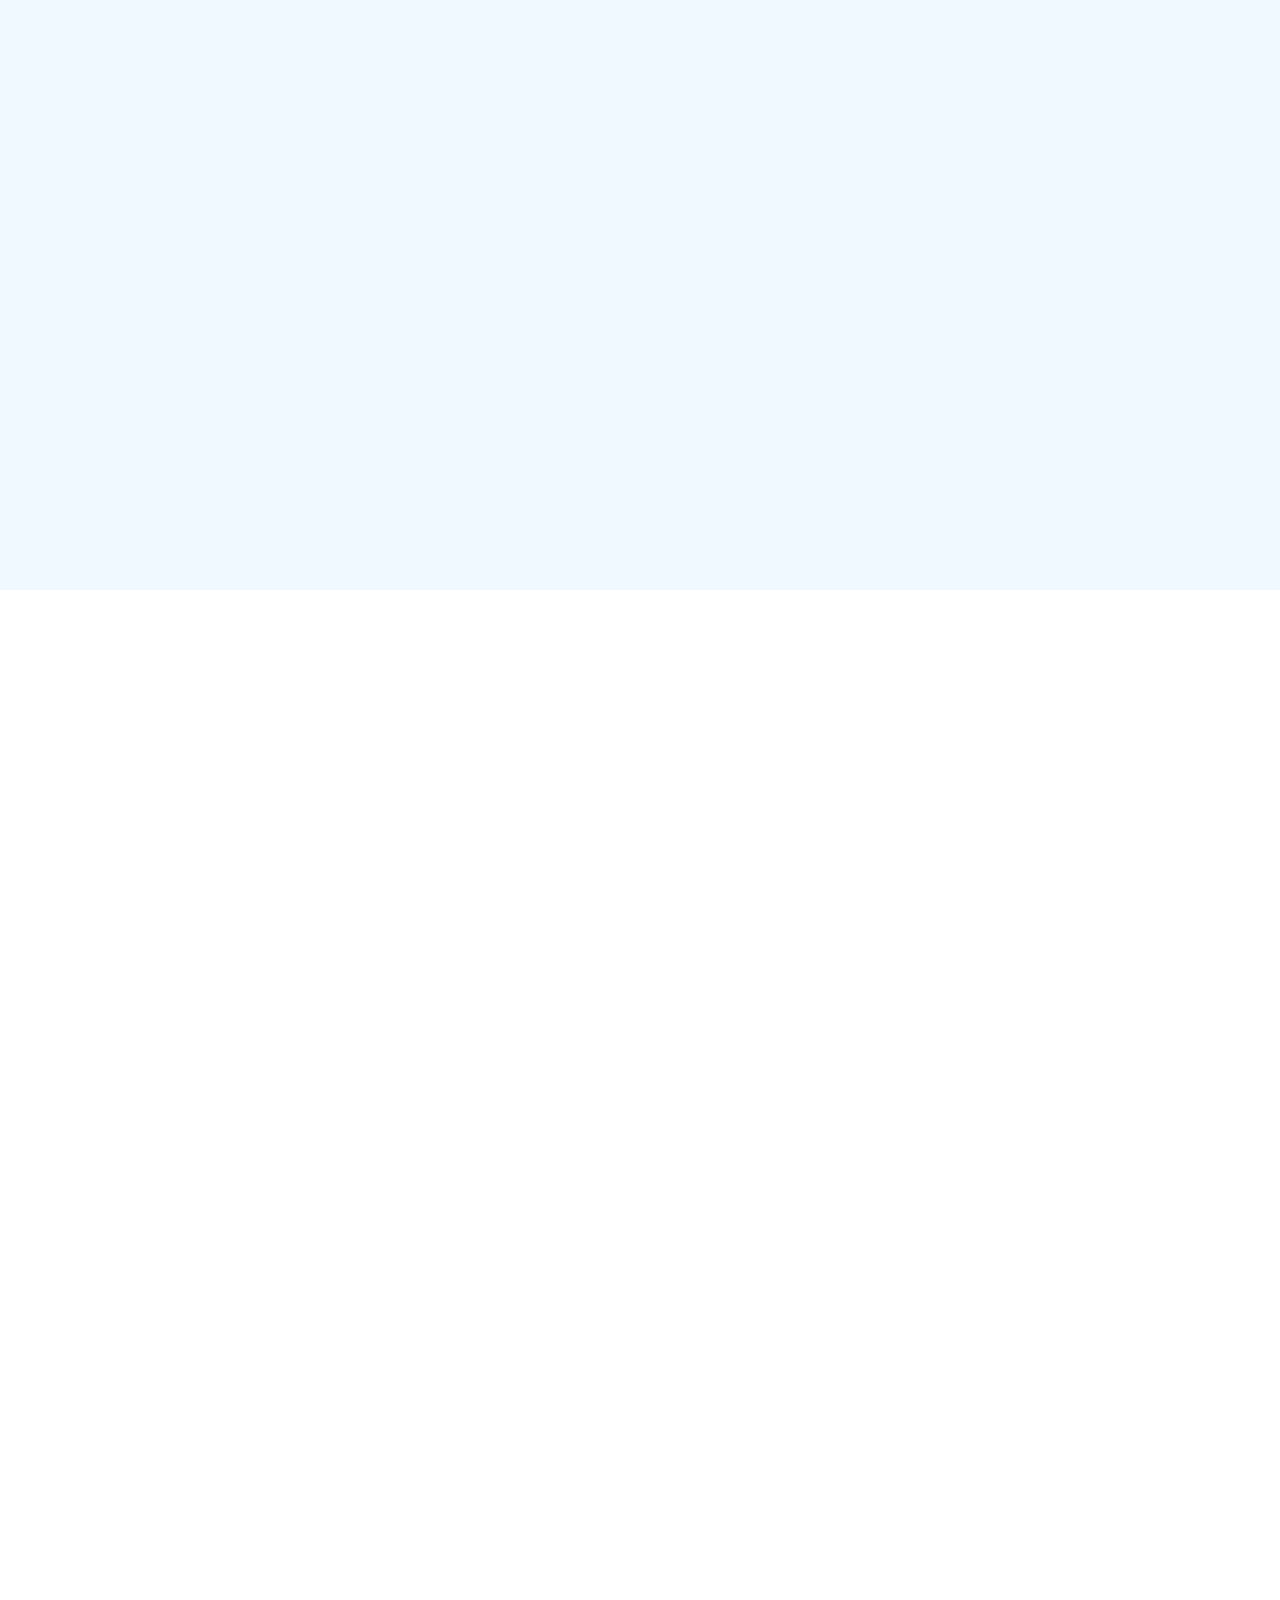
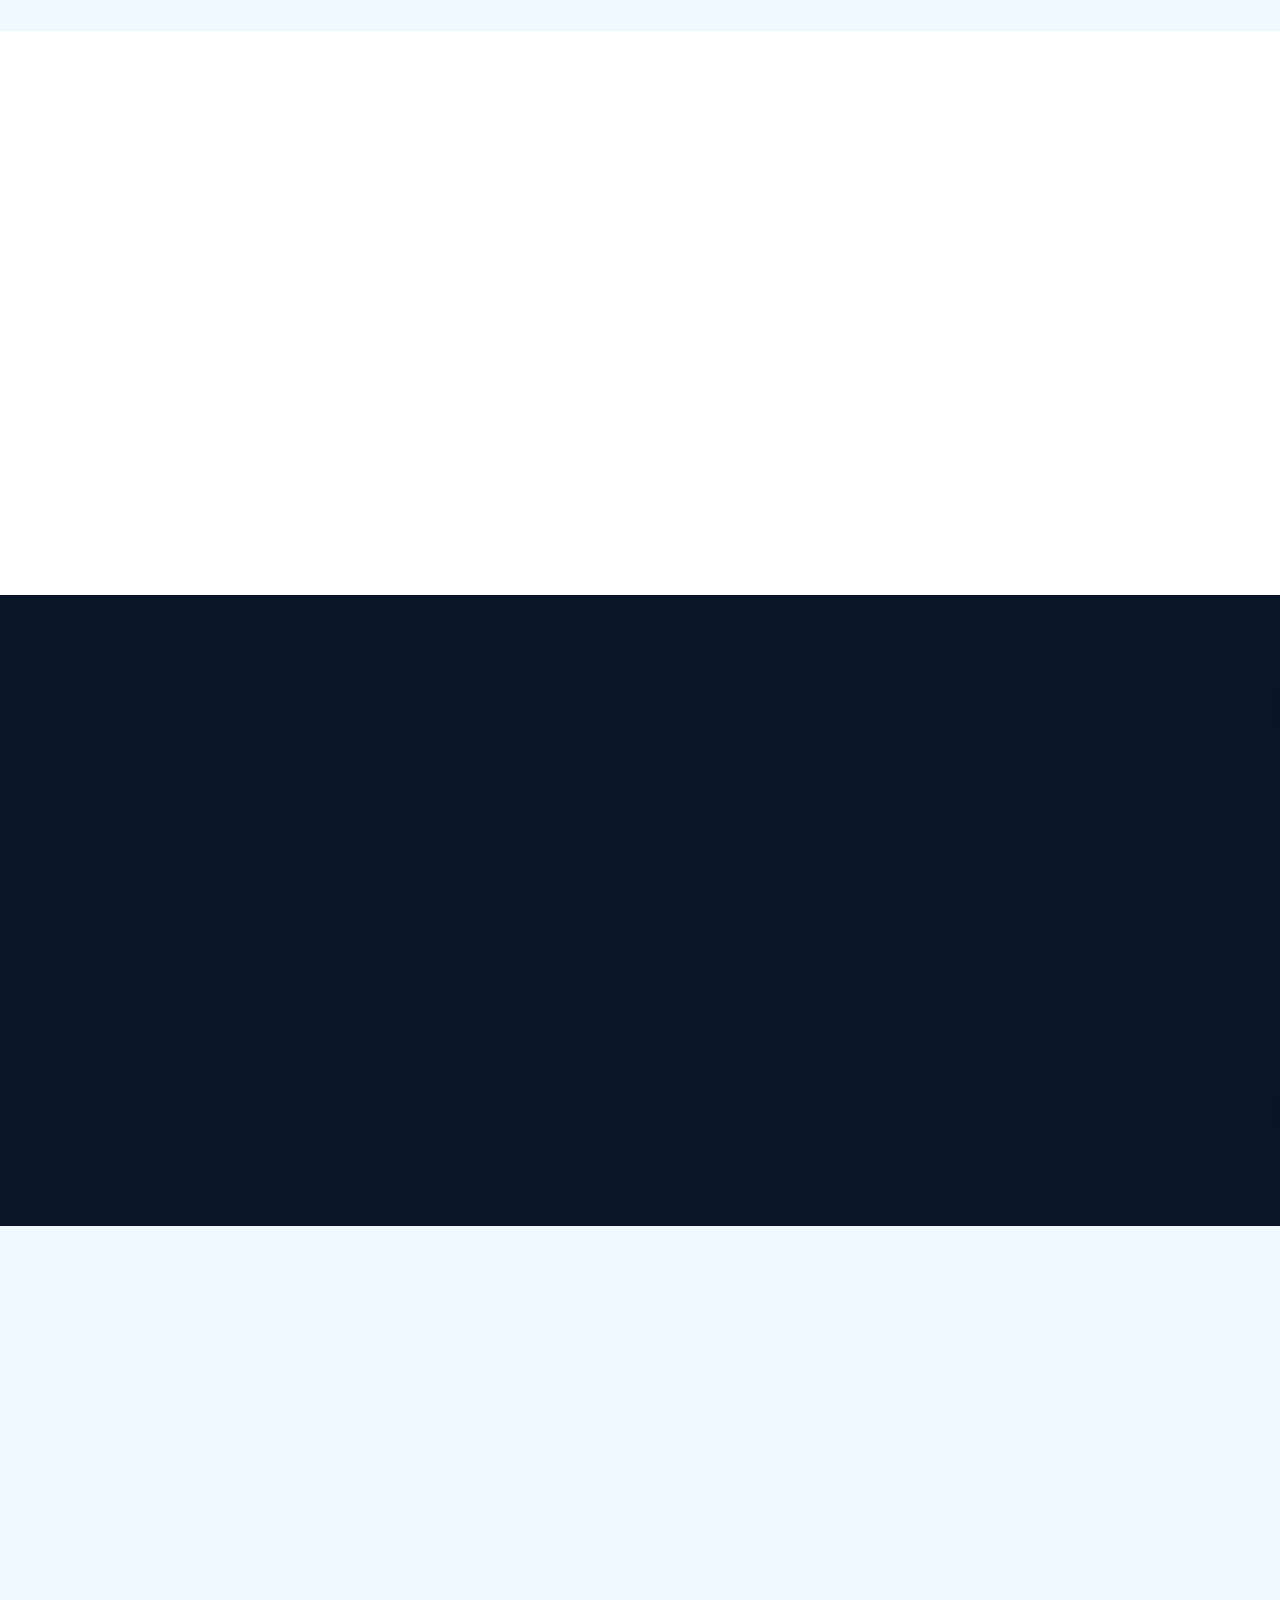
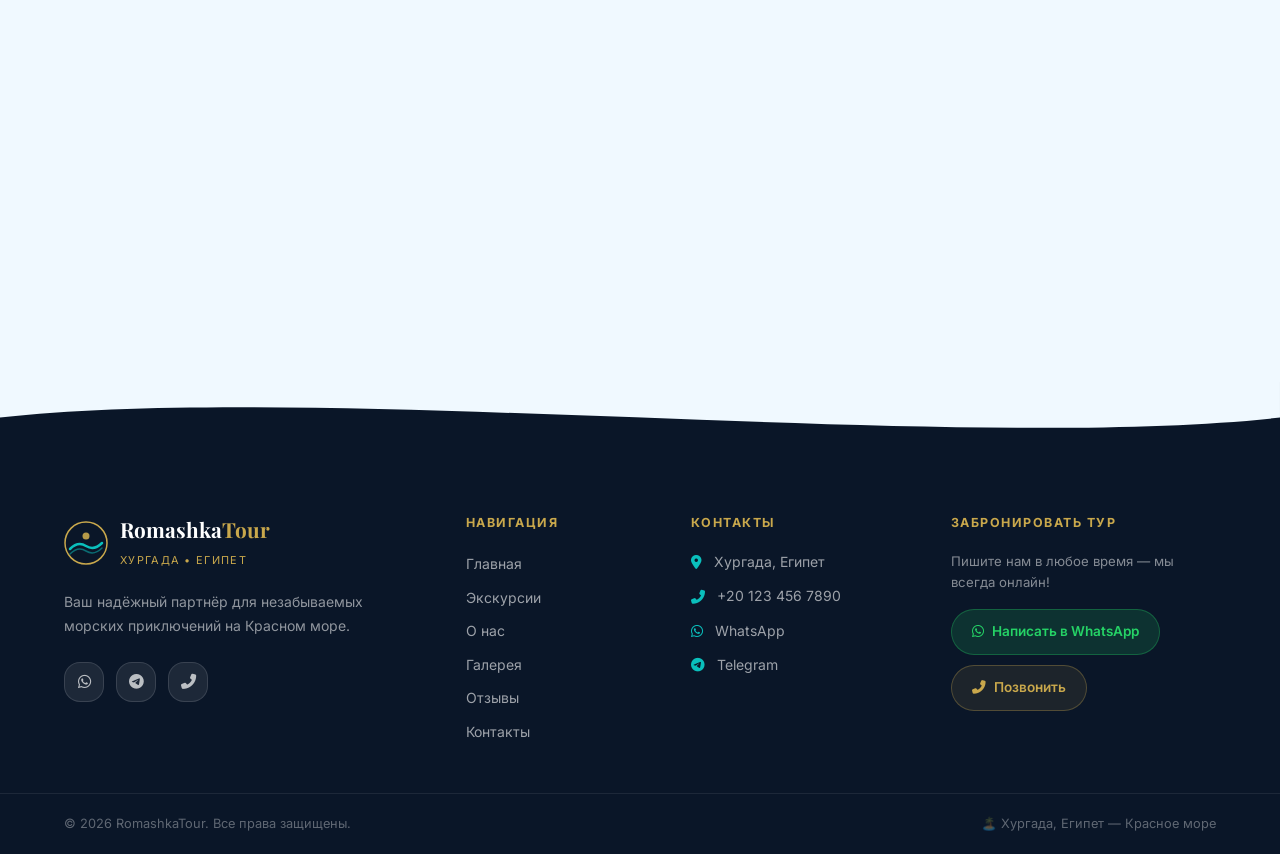
==== commit fb342bc8: "Fix stylesheet link path in index.html" ====
--- a/index.html
+++ b/index.html
@@ -15,7 +15,7 @@
   <link rel="preconnect" href="https://fonts.gstatic.com" crossorigin />
   <link href="https://fonts.googleapis.com/css2?family=Playfair+Display:ital,wght@0,400;0,600;0,700;0,900;1,400&family=Inter:wght@300;400;500;600;700&display=swap" rel="stylesheet" />
   <link rel="stylesheet" href="https://cdnjs.cloudflare.com/ajax/libs/font-awesome/6.5.0/css/all.min.css" />
-  <link rel="stylesheet" href="css/style.css">
+  <link rel="stylesheet" href="style.css">
 </head>
 <body>
 
--- a/style.css
+++ b/style.css
@@ -0,0 +1,1117 @@
+/* =====================================================
+   RomashkaTour — Premium CSS 2026
+   Palette: Teal #0ABFBC | Gold #C9A84C | Dark #0A1628
+   ===================================================== */
+
+/* ─── RESET & BASE ─────────────────────────────────── */
+*, *::before, *::after { box-sizing: border-box; margin: 0; padding: 0; }
+
+:root {
+  --teal:       #0ABFBC;
+  --teal-dark:  #089a97;
+  --teal-light: #e0f9f8;
+  --gold:       #C9A84C;
+  --gold-light: #f0d98e;
+  --gold-dark:  #a8863c;
+  --dark:       #0A1628;
+  --dark-2:     #112240;
+  --dark-3:     #1a3050;
+  --white:      #ffffff;
+  --off-white:  #F0F9FF;
+  --gray-1:     #f5f9fc;
+  --gray-2:     #e8f4f8;
+  --gray-3:     #b0c4d8;
+  --text:       #1e3a5f;
+  --text-light: #5a7a9a;
+
+  --radius-sm:  8px;
+  --radius-md:  16px;
+  --radius-lg:  24px;
+  --radius-xl:  36px;
+  --radius-full: 9999px;
+
+  --shadow-sm:  0 2px 12px rgba(10,31,60,0.08);
+  --shadow-md:  0 8px 32px rgba(10,31,60,0.12);
+  --shadow-lg:  0 20px 60px rgba(10,31,60,0.18);
+  --shadow-gold: 0 8px 32px rgba(201,168,76,0.3);
+  --shadow-teal: 0 8px 32px rgba(10,191,188,0.25);
+
+  --glass-bg:   rgba(255,255,255,0.15);
+  --glass-border: rgba(255,255,255,0.3);
+
+  --font-display: 'Playfair Display', Georgia, serif;
+  --font-body:    'Inter', system-ui, sans-serif;
+
+  --transition: 0.35s cubic-bezier(0.4, 0, 0.2, 1);
+  --transition-fast: 0.2s ease;
+}
+
+html { scroll-behavior: smooth; font-size: 16px; }
+
+body {
+  font-family: var(--font-body);
+  color: var(--text);
+  background: var(--white);
+  overflow-x: hidden;
+  line-height: 1.6;
+}
+
+img { max-width: 100%; display: block; }
+a { color: inherit; text-decoration: none; }
+ul { list-style: none; }
+button { cursor: pointer; border: none; background: none; font-family: inherit; }
+
+.container {
+  max-width: 1200px;
+  margin: 0 auto;
+  padding: 0 24px;
+}
+
+.section-pad { padding: 90px 0; }
+
+.mt-2 { margin-top: 24px; }
+
+/* ─── SCROLLBAR ─────────────────────────────────────── */
+::-webkit-scrollbar { width: 8px; }
+::-webkit-scrollbar-track { background: var(--off-white); }
+::-webkit-scrollbar-thumb { background: var(--teal); border-radius: 4px; }
+
+/* ─── PRELOADER ─────────────────────────────────────── */
+.preloader {
+  position: fixed; inset: 0; z-index: 9999;
+  background: var(--dark);
+  display: flex; align-items: center; justify-content: center;
+  transition: opacity 0.6s, visibility 0.6s;
+}
+.preloader.hidden { opacity: 0; visibility: hidden; pointer-events: none; }
+.preloader-inner { text-align: center; }
+.preloader-wave {
+  width: 80px; height: 80px; margin: 0 auto 20px;
+  border: 3px solid rgba(10,191,188,0.2);
+  border-top-color: var(--teal);
+  border-radius: 50%;
+  animation: spin 0.9s linear infinite;
+}
+.preloader-logo { margin-bottom: 16px; animation: pulse 1.5s ease infinite; }
+.preloader-text { color: var(--gold); font-size: 0.9rem; letter-spacing: 0.1em; font-weight: 500; }
+
+/* ─── FLOATING WHATSAPP ─────────────────────────────── */
+.whatsapp-float {
+  position: fixed; bottom: 28px; right: 28px; z-index: 1000;
+  width: 62px; height: 62px;
+  background: linear-gradient(135deg, #25d366, #128c7e);
+  border-radius: 50%;
+  display: flex; align-items: center; justify-content: center;
+  font-size: 1.75rem; color: white;
+  box-shadow: 0 6px 30px rgba(37,211,102,0.45);
+  transition: var(--transition);
+}
+.whatsapp-float:hover { transform: scale(1.12) rotate(-5deg); box-shadow: 0 10px 40px rgba(37,211,102,0.6); }
+.whatsapp-pulse {
+  position: absolute; inset: -6px;
+  border: 2px solid rgba(37,211,102,0.5);
+  border-radius: 50%;
+  animation: waPulse 2s ease infinite;
+}
+
+/* ─── HEADER ─────────────────────────────────────────── */
+.header {
+  position: fixed; top: 0; left: 0; right: 0; z-index: 900;
+  padding: 16px 0;
+  transition: var(--transition);
+}
+.header.scrolled {
+  background: rgba(10,22,40,0.96);
+  backdrop-filter: blur(20px);
+  -webkit-backdrop-filter: blur(20px);
+  padding: 10px 0;
+  box-shadow: 0 4px 30px rgba(0,0,0,0.25);
+}
+.header-inner {
+  display: flex; align-items: center; justify-content: space-between; gap: 20px;
+}
+
+/* Logo */
+.logo { display: flex; align-items: center; gap: 12px; }
+.logo-icon { flex-shrink: 0; }
+.logo-text { display: flex; flex-direction: column; gap: 1px; }
+.logo-name {
+  font-family: var(--font-display);
+  font-size: 1.45rem; font-weight: 700;
+  color: var(--white);
+  letter-spacing: -0.02em;
+  line-height: 1;
+}
+.logo-name span { color: var(--gold); }
+.logo-sub { font-size: 0.7rem; color: var(--gold); letter-spacing: 0.12em; text-transform: uppercase; font-weight: 500; }
+
+/* Nav */
+.nav { display: flex; align-items: center; gap: 32px; }
+.nav-list { display: flex; gap: 4px; }
+.nav-link {
+  color: rgba(255,255,255,0.8);
+  font-size: 0.875rem; font-weight: 500;
+  padding: 8px 14px; border-radius: var(--radius-sm);
+  transition: var(--transition-fast);
+  position: relative;
+}
+.nav-link::after {
+  content: '';
+  position: absolute; bottom: 4px; left: 14px; right: 14px; height: 1.5px;
+  background: var(--gold);
+  transform: scaleX(0);
+  transition: var(--transition-fast);
+  transform-origin: center;
+}
+.nav-link:hover, .nav-link.active { color: var(--white); }
+.nav-link:hover::after, .nav-link.active::after { transform: scaleX(1); }
+.nav-link.active { color: var(--gold); }
+
+.btn-nav-wa {
+  display: flex; align-items: center; gap: 8px;
+  background: linear-gradient(135deg, #25d366, #128c7e);
+  color: white; padding: 9px 18px;
+  border-radius: var(--radius-full); font-size: 0.85rem; font-weight: 600;
+  transition: var(--transition);
+}
+.btn-nav-wa:hover { transform: translateY(-2px); box-shadow: 0 6px 20px rgba(37,211,102,0.4); }
+
+/* Header controls */
+.header-controls { display: flex; align-items: center; gap: 16px; }
+
+/* Language Switcher */
+.lang-switcher { display: flex; background: rgba(255,255,255,0.1); border-radius: var(--radius-full); padding: 3px; gap: 2px; }
+.lang-btn {
+  display: flex; align-items: center; gap: 5px;
+  padding: 5px 12px; border-radius: var(--radius-full);
+  font-size: 0.78rem; font-weight: 600; color: rgba(255,255,255,0.7);
+  transition: var(--transition-fast); white-space: nowrap;
+}
+.lang-btn.active { background: var(--gold); color: var(--dark); }
+.lang-btn:hover:not(.active) { color: white; background: rgba(255,255,255,0.15); }
+
+/* Burger */
+.burger {
+  display: none; flex-direction: column; gap: 5px;
+  width: 30px; padding: 4px 0;
+}
+.burger span {
+  display: block; height: 2px; background: white;
+  border-radius: 2px; transition: var(--transition-fast);
+}
+.burger.open span:nth-child(1) { transform: translateY(7px) rotate(45deg); }
+.burger.open span:nth-child(2) { opacity: 0; transform: scaleX(0); }
+.burger.open span:nth-child(3) { transform: translateY(-7px) rotate(-45deg); }
+
+/* ─── HERO ─────────────────────────────────────────── */
+.hero {
+  min-height: 100svh;
+  position: relative;
+  display: flex; align-items: center; justify-content: center;
+  overflow: hidden;
+}
+.hero-bg {
+  position: absolute; inset: 0;
+  background:
+    linear-gradient(160deg,
+      rgba(10,22,40,0.75) 0%,
+      rgba(10,100,120,0.55) 50%,
+      rgba(10,22,40,0.70) 100%),
+    url('https://images.unsplash.com/photo-1516426122078-c23e76319801?w=1920&q=80') center/cover no-repeat;
+}
+.hero-overlay {
+  position: absolute; inset: 0;
+  background: radial-gradient(ellipse at 50% 60%, rgba(10,191,188,0.15) 0%, transparent 70%);
+}
+.hero-particles { position: absolute; inset: 0; overflow: hidden; pointer-events: none; }
+.bubble {
+  position: absolute;
+  border-radius: 50%;
+  background: rgba(10,191,188,0.2);
+  border: 1px solid rgba(10,191,188,0.35);
+  animation: floatBubble linear infinite;
+}
+.hero-wave {
+  position: absolute; bottom: 0; left: 0; right: 0;
+  line-height: 0;
+}
+.hero-wave svg { width: 100%; height: auto; display: block; }
+
+.hero-content {
+  position: relative; z-index: 2;
+  text-align: center;
+  padding: 120px 24px 100px;
+  max-width: 860px;
+}
+
+.hero-badge {
+  display: inline-flex; align-items: center; gap: 10px;
+  background: var(--glass-bg);
+  backdrop-filter: blur(16px);
+  border: 1px solid var(--glass-border);
+  color: var(--gold);
+  padding: 8px 20px; border-radius: var(--radius-full);
+  font-size: 0.82rem; font-weight: 600; letter-spacing: 0.05em;
+  margin-bottom: 24px;
+}
+.hero-badge i { font-size: 0.7rem; }
+
+.hero-title {
+  font-family: var(--font-display);
+  font-size: clamp(2.6rem, 6vw, 5rem);
+  font-weight: 900; color: white;
+  line-height: 1.1; letter-spacing: -0.02em;
+  margin-bottom: 20px;
+}
+.hero-title .hero-emoji { display: block; font-size: 0.7em; margin-bottom: 8px; }
+.hero-title em { display: block; color: var(--gold); font-style: normal; }
+
+.hero-subtitle {
+  font-size: clamp(1rem, 2vw, 1.25rem);
+  color: rgba(255,255,255,0.88);
+  font-weight: 300; line-height: 1.7;
+  margin-bottom: 36px; max-width: 580px; margin-left: auto; margin-right: auto;
+}
+
+.hero-btns {
+  display: flex; flex-wrap: wrap; gap: 14px;
+  justify-content: center; margin-bottom: 48px;
+}
+
+.hero-trust {
+  display: flex; flex-wrap: wrap; gap: 16px;
+  justify-content: center;
+}
+.trust-item {
+  display: flex; align-items: center; gap: 8px;
+  background: var(--glass-bg);
+  backdrop-filter: blur(12px);
+  border: 1px solid var(--glass-border);
+  color: white;
+  padding: 8px 18px; border-radius: var(--radius-full);
+  font-size: 0.82rem; font-weight: 500;
+}
+.trust-item i { color: var(--gold); font-size: 0.85rem; }
+
+.hero-scroll {
+  position: absolute; bottom: 110px; left: 50%; transform: translateX(-50%);
+  z-index: 2;
+}
+.scroll-dot {
+  width: 10px; height: 10px;
+  background: var(--gold);
+  border-radius: 50%;
+  animation: scrollBounce 1.8s ease-in-out infinite;
+}
+
+/* ─── BUTTONS ──────────────────────────────────────── */
+.btn-primary {
+  display: inline-flex; align-items: center; gap: 10px;
+  background: linear-gradient(135deg, var(--teal), var(--teal-dark));
+  color: white; padding: 15px 30px;
+  border-radius: var(--radius-full); font-size: 0.95rem; font-weight: 600;
+  box-shadow: var(--shadow-teal);
+  transition: var(--transition);
+  white-space: nowrap;
+}
+.btn-primary:hover { transform: translateY(-3px); box-shadow: 0 12px 40px rgba(10,191,188,0.45); }
+
+.btn-secondary {
+  display: inline-flex; align-items: center; gap: 10px;
+  background: var(--glass-bg);
+  backdrop-filter: blur(12px);
+  border: 1.5px solid var(--glass-border);
+  color: white; padding: 15px 30px;
+  border-radius: var(--radius-full); font-size: 0.95rem; font-weight: 600;
+  transition: var(--transition);
+  white-space: nowrap;
+}
+.btn-secondary:hover { background: rgba(255,255,255,0.25); transform: translateY(-3px); }
+
+.btn-outline {
+  display: inline-flex; align-items: center; gap: 10px;
+  background: transparent;
+  border: 1.5px solid var(--teal);
+  color: var(--teal); padding: 13px 26px;
+  border-radius: var(--radius-full); font-size: 0.9rem; font-weight: 600;
+  transition: var(--transition);
+}
+.btn-outline:hover { background: var(--teal); color: white; transform: translateY(-2px); box-shadow: var(--shadow-teal); }
+
+/* ─── STATS ──────────────────────────────────────────── */
+.stats { background: var(--white); }
+.stats-grid {
+  display: grid; grid-template-columns: repeat(4, 1fr); gap: 20px;
+}
+.stat-card {
+  background: var(--white);
+  border: 1px solid var(--gray-2);
+  border-radius: var(--radius-lg);
+  padding: 32px 20px; text-align: center;
+  box-shadow: var(--shadow-sm);
+  transition: var(--transition);
+  position: relative; overflow: hidden;
+}
+.stat-card::before {
+  content: '';
+  position: absolute; bottom: 0; left: 0; right: 0; height: 3px;
+  background: linear-gradient(90deg, var(--teal), var(--gold));
+  transform: scaleX(0); transform-origin: left;
+  transition: var(--transition);
+}
+.stat-card:hover { transform: translateY(-6px); box-shadow: var(--shadow-md); }
+.stat-card:hover::before { transform: scaleX(1); }
+.stat-icon {
+  width: 52px; height: 52px; margin: 0 auto 12px;
+  background: var(--teal-light);
+  border-radius: var(--radius-md);
+  display: flex; align-items: center; justify-content: center;
+  font-size: 1.3rem; color: var(--teal);
+}
+.stat-num {
+  font-family: var(--font-display);
+  font-size: 2.8rem; font-weight: 800;
+  color: var(--dark); line-height: 1;
+  margin-bottom: 6px;
+  background: linear-gradient(135deg, var(--dark), var(--teal-dark));
+  -webkit-background-clip: text;
+  -webkit-text-fill-color: transparent;
+  background-clip: text;
+}
+.stat-label { font-size: 0.82rem; color: var(--text-light); font-weight: 500; }
+
+/* ─── SECTION HEADERS ─────────────────────────────── */
+.section-header { text-align: center; margin-bottom: 56px; }
+.section-eyebrow {
+  display: inline-flex; align-items: center; gap: 8px;
+  color: var(--teal); font-size: 0.8rem;
+  font-weight: 700; letter-spacing: 0.15em; text-transform: uppercase;
+  margin-bottom: 14px;
+}
+.section-title {
+  font-family: var(--font-display);
+  font-size: clamp(1.9rem, 4vw, 2.9rem);
+  font-weight: 800; color: var(--dark);
+  line-height: 1.2; letter-spacing: -0.02em;
+}
+.section-subtitle {
+  font-size: 1.1rem; color: var(--text-light);
+  margin-top: 10px; font-weight: 400;
+}
+
+/* ─── GUIDE ──────────────────────────────────────────── */
+.guide { background: var(--off-white); }
+.guide-grid {
+  display: grid; grid-template-columns: 1fr 1fr; gap: 60px; align-items: center;
+}
+.guide-photo-wrap { position: relative; }
+.guide-photo-bg {
+  position: absolute; top: -20px; left: -20px; right: 20px; bottom: 20px;
+  background: linear-gradient(135deg, var(--teal-light), rgba(201,168,76,0.12));
+  border-radius: var(--radius-xl);
+  z-index: 0;
+}
+.guide-photo {
+  position: relative; z-index: 1;
+  border-radius: var(--radius-xl); overflow: hidden;
+  aspect-ratio: 3/4;
+  background: linear-gradient(135deg, var(--dark-2), var(--teal-dark));
+  box-shadow: var(--shadow-lg);
+}
+.guide-photo-placeholder {
+  width: 100%; height: 100%;
+  display: flex; align-items: center; justify-content: center;
+  font-size: 6rem; color: rgba(255,255,255,0.3);
+  background: linear-gradient(160deg, #0d2d58, #0a4a6e, #0ABFBC33);
+}
+.guide-badge-float {
+  position: absolute; bottom: 20px; left: 50%; transform: translateX(-50%);
+  display: flex; align-items: center; gap: 8px;
+  background: rgba(10,22,40,0.9);
+  backdrop-filter: blur(12px);
+  border: 1px solid var(--gold);
+  color: var(--gold); padding: 8px 18px;
+  border-radius: var(--radius-full); font-size: 0.8rem; font-weight: 600;
+  white-space: nowrap;
+}
+
+.guide-stat-float {
+  position: absolute; z-index: 2;
+  background: white;
+  border-radius: var(--radius-md); padding: 12px 16px;
+  box-shadow: var(--shadow-md);
+  display: flex; flex-direction: column; gap: 2px;
+}
+.guide-stat-1 { top: 30px; right: -20px; }
+.guide-stat-2 {
+  top: 120px; right: -24px;
+  flex-direction: row; align-items: center; gap: 6px;
+  color: var(--gold); font-weight: 700; font-size: 0.9rem;
+}
+.guide-stat-2 i { color: var(--gold); }
+.gsf-num {
+  font-family: var(--font-display);
+  font-size: 2rem; font-weight: 800;
+  background: linear-gradient(135deg, var(--teal), var(--gold));
+  -webkit-background-clip: text; -webkit-text-fill-color: transparent; background-clip: text;
+  line-height: 1;
+}
+.gsf-label { font-size: 0.72rem; color: var(--text-light); font-weight: 500; }
+
+.guide-info { display: flex; flex-direction: column; gap: 20px; }
+.guide-info .section-eyebrow { justify-content: flex-start; }
+.guide-desc { font-size: 1rem; line-height: 1.8; color: var(--text-light); }
+
+.guide-quote {
+  background: white;
+  border-left: 4px solid var(--gold);
+  border-radius: 0 var(--radius-md) var(--radius-md) 0;
+  padding: 20px 24px;
+  box-shadow: var(--shadow-sm);
+  position: relative;
+}
+.guide-quote-icon {
+  position: absolute; top: -14px; left: -2px;
+  width: 28px; height: 28px;
+  background: var(--gold);
+  border-radius: 50%;
+  display: flex; align-items: center; justify-content: center;
+  color: white; font-size: 0.75rem;
+}
+.guide-quote p { font-size: 0.98rem; color: var(--text); font-style: italic; line-height: 1.7; margin-bottom: 8px; }
+.guide-quote cite { font-size: 0.82rem; color: var(--gold); font-weight: 600; font-style: normal; }
+
+.guide-features { display: flex; flex-direction: column; gap: 10px; }
+.guide-features li {
+  display: flex; align-items: center; gap: 12px;
+  font-size: 0.9rem; color: var(--text); font-weight: 500;
+}
+.guide-features li i { color: var(--teal); font-size: 0.95rem; }
+
+.guide-actions { display: flex; flex-wrap: wrap; gap: 12px; margin-top: 8px; }
+
+/* ─── EXCURSION ──────────────────────────────────────── */
+.main-excursion { background: var(--white); }
+.exc-hero-card {
+  display: grid; grid-template-columns: 1fr 1.2fr; gap: 0;
+  background: white;
+  border-radius: var(--radius-xl);
+  overflow: hidden;
+  box-shadow: var(--shadow-lg);
+  margin-bottom: 60px;
+}
+.exc-hero-img {
+  position: relative;
+  background: linear-gradient(160deg, var(--dark), #0a4a6e);
+  min-height: 480px;
+  display: flex; align-items: center; justify-content: center;
+}
+.exc-hero-img-placeholder {
+  font-size: 6rem;
+  color: rgba(255,255,255,0.25);
+  display: flex; align-items: center; justify-content: center;
+  width: 100%; height: 100%;
+  background: linear-gradient(160deg, #0d2d58 0%, #0a4a6e 60%, rgba(10,191,188,0.2) 100%);
+}
+.exc-hero-badge {
+  position: absolute; top: 20px; right: 20px;
+  display: flex; align-items: center; gap: 6px;
+  background: linear-gradient(135deg, var(--gold), var(--gold-dark));
+  color: var(--dark); padding: 7px 16px;
+  border-radius: var(--radius-full); font-size: 0.8rem; font-weight: 700;
+}
+
+.exc-hero-content {
+  padding: 40px;
+  display: flex; flex-direction: column; gap: 20px;
+}
+.exc-hero-desc { font-size: 0.98rem; line-height: 1.8; color: var(--text-light); }
+.exc-includes-title {
+  font-family: var(--font-display);
+  font-size: 1.2rem; color: var(--dark); font-weight: 700;
+}
+.exc-includes { display: flex; flex-direction: column; gap: 10px; }
+.exc-includes li {
+  display: flex; align-items: flex-start; gap: 12px;
+  font-size: 0.88rem; color: var(--text);
+}
+.exc-includes li i { color: var(--gold); margin-top: 2px; flex-shrink: 0; }
+
+/* Program timeline */
+.program-section { margin-bottom: 48px; }
+.program-title {
+  font-family: var(--font-display);
+  font-size: 1.6rem; font-weight: 700; color: var(--dark);
+  text-align: center; margin-bottom: 36px;
+}
+.program-timeline {
+  display: grid; grid-template-columns: repeat(4, 1fr); gap: 20px;
+}
+.prog-step {
+  background: var(--off-white);
+  border: 1px solid var(--gray-2);
+  border-radius: var(--radius-lg); padding: 24px 20px;
+  display: flex; flex-direction: column; align-items: center;
+  text-align: center; gap: 12px;
+  transition: var(--transition);
+  position: relative;
+}
+.prog-step:hover { transform: translateY(-4px); box-shadow: var(--shadow-md); }
+.prog-num {
+  position: absolute; top: -12px; left: 50%; transform: translateX(-50%);
+  width: 26px; height: 26px;
+  background: linear-gradient(135deg, var(--teal), var(--teal-dark));
+  color: white; border-radius: 50%;
+  font-size: 0.75rem; font-weight: 700;
+  display: flex; align-items: center; justify-content: center;
+}
+.prog-icon {
+  width: 48px; height: 48px;
+  background: linear-gradient(135deg, var(--teal-light), white);
+  border-radius: var(--radius-md);
+  display: flex; align-items: center; justify-content: center;
+  font-size: 1.2rem; color: var(--teal);
+}
+.prog-text strong { display: block; font-size: 0.88rem; color: var(--dark); font-weight: 700; margin-bottom: 4px; }
+.prog-text span { font-size: 0.78rem; color: var(--text-light); line-height: 1.5; }
+
+/* Children card */
+.children-card {
+  background: linear-gradient(135deg, var(--teal-light), rgba(201,168,76,0.08));
+  border: 1px solid rgba(10,191,188,0.2);
+  border-radius: var(--radius-xl);
+  padding: 40px; text-align: center;
+}
+.children-icon { font-size: 2.5rem; margin-bottom: 16px; color: var(--teal); }
+.children-card h3 {
+  font-family: var(--font-display);
+  font-size: 1.5rem; color: var(--dark); margin-bottom: 24px;
+}
+.children-rules {
+  display: flex; flex-wrap: wrap; gap: 20px; justify-content: center;
+}
+.child-rule {
+  display: flex; align-items: center; gap: 12px;
+  background: white;
+  border-radius: var(--radius-md); padding: 14px 24px;
+  font-size: 0.95rem; color: var(--text);
+  box-shadow: var(--shadow-sm);
+}
+.child-rule i.fa-check-circle { color: var(--teal); }
+.child-rule i.fa-percentage { color: var(--gold); }
+
+/* ─── ADVANTAGES ─────────────────────────────────────── */
+.advantages { background: var(--off-white); }
+.adv-grid {
+  display: grid; grid-template-columns: repeat(3, 1fr); gap: 24px;
+}
+.adv-card {
+  background: white;
+  border-radius: var(--radius-lg); padding: 32px 24px;
+  box-shadow: var(--shadow-sm);
+  transition: var(--transition);
+  border: 1px solid var(--gray-2);
+}
+.adv-card:hover { transform: translateY(-6px); box-shadow: var(--shadow-md); }
+.adv-icon {
+  width: 56px; height: 56px;
+  background: linear-gradient(135deg, var(--teal), var(--teal-dark));
+  border-radius: var(--radius-md);
+  display: flex; align-items: center; justify-content: center;
+  font-size: 1.3rem; color: white; margin-bottom: 18px;
+  transition: var(--transition);
+}
+.adv-card:hover .adv-icon {
+  background: linear-gradient(135deg, var(--gold), var(--gold-dark));
+  transform: rotate(8deg) scale(1.05);
+}
+.adv-card h3 { font-family: var(--font-display); font-size: 1.1rem; color: var(--dark); margin-bottom: 10px; font-weight: 700; }
+.adv-card p { font-size: 0.875rem; color: var(--text-light); line-height: 1.7; }
+
+/* ─── MINI REVIEWS ───────────────────────────────────── */
+.mini-reviews { background: var(--white); }
+.review-ticker { overflow: hidden; margin-bottom: 32px; }
+.review-ticker-inner {
+  display: flex; gap: 20px;
+  animation: tickerScroll 20s linear infinite;
+  width: max-content;
+}
+.review-ticker:hover .review-ticker-inner { animation-play-state: paused; }
+.r-card {
+  min-width: 320px;
+  background: var(--off-white);
+  border: 1px solid var(--gray-2);
+  border-radius: var(--radius-lg); padding: 24px;
+  box-shadow: var(--shadow-sm);
+  flex-shrink: 0;
+}
+.r-stars { color: var(--gold); font-size: 0.85rem; margin-bottom: 12px; display: flex; gap: 3px; }
+.r-card p { font-size: 0.875rem; color: var(--text); line-height: 1.65; margin-bottom: 16px; font-style: italic; }
+.r-author { display: flex; align-items: center; gap: 10px; }
+.r-avatar {
+  width: 36px; height: 36px;
+  background: linear-gradient(135deg, var(--teal), var(--gold));
+  border-radius: 50%; color: white;
+  font-size: 0.8rem; font-weight: 700;
+  display: flex; align-items: center; justify-content: center;
+}
+.r-author span { font-size: 0.8rem; color: var(--text-light); font-weight: 600; }
+
+.reviews-cta { text-align: center; }
+
+/* ─── CTA BANNER ─────────────────────────────────────── */
+.cta-banner {
+  background: var(--dark);
+  position: relative; padding: 60px 0;
+}
+.cta-wave-top, .cta-wave-bottom { line-height: 0; }
+.cta-wave-top { margin-bottom: -1px; }
+.cta-wave-bottom { margin-top: -1px; }
+.cta-content {
+  text-align: center; padding: 40px 24px;
+}
+.cta-icon { font-size: 3rem; color: var(--gold); margin-bottom: 20px; animation: spin 6s linear infinite; }
+.cta-content h2 {
+  font-family: var(--font-display);
+  font-size: clamp(1.7rem, 3.5vw, 2.5rem);
+  color: white; margin-bottom: 12px; font-weight: 800;
+}
+.cta-content p { color: rgba(255,255,255,0.7); margin-bottom: 36px; font-size: 1rem; }
+
+.cta-btns { display: flex; flex-wrap: wrap; gap: 14px; justify-content: center; }
+
+.btn-wa-big {
+  display: inline-flex; align-items: center; gap: 10px;
+  background: linear-gradient(135deg, #25d366, #128c7e);
+  color: white; padding: 15px 28px;
+  border-radius: var(--radius-full); font-size: 1rem; font-weight: 700;
+  box-shadow: 0 8px 28px rgba(37,211,102,0.35); transition: var(--transition);
+}
+.btn-wa-big:hover { transform: translateY(-3px); box-shadow: 0 12px 40px rgba(37,211,102,0.5); }
+
+.btn-tg-big {
+  display: inline-flex; align-items: center; gap: 10px;
+  background: linear-gradient(135deg, #2AABEE, #1a8bc9);
+  color: white; padding: 15px 28px;
+  border-radius: var(--radius-full); font-size: 1rem; font-weight: 700;
+  box-shadow: 0 8px 28px rgba(42,171,238,0.35); transition: var(--transition);
+}
+.btn-tg-big:hover { transform: translateY(-3px); box-shadow: 0 12px 40px rgba(42,171,238,0.5); }
+
+.btn-call-big {
+  display: inline-flex; align-items: center; gap: 10px;
+  background: linear-gradient(135deg, var(--gold), var(--gold-dark));
+  color: var(--dark); padding: 15px 28px;
+  border-radius: var(--radius-full); font-size: 1rem; font-weight: 700;
+  box-shadow: var(--shadow-gold); transition: var(--transition);
+}
+.btn-call-big:hover { transform: translateY(-3px); box-shadow: 0 12px 40px rgba(201,168,76,0.5); }
+
+/* ─── FAQ ─────────────────────────────────────────────── */
+.faq { background: var(--off-white); }
+.faq-list { max-width: 780px; margin: 0 auto; display: flex; flex-direction: column; gap: 12px; }
+.faq-item {
+  background: white; border-radius: var(--radius-md);
+  border: 1px solid var(--gray-2);
+  box-shadow: var(--shadow-sm); overflow: hidden;
+}
+.faq-q {
+  width: 100%; display: flex; align-items: center; justify-content: space-between;
+  padding: 20px 24px; gap: 16px;
+  font-size: 0.95rem; font-weight: 600; color: var(--dark);
+  transition: var(--transition-fast); text-align: left;
+}
+.faq-q:hover { background: var(--off-white); }
+.faq-q i {
+  flex-shrink: 0; color: var(--teal); font-size: 0.85rem;
+  transition: var(--transition-fast);
+}
+.faq-item.open .faq-q { color: var(--teal); }
+.faq-item.open .faq-q i { transform: rotate(180deg); color: var(--gold); }
+.faq-a {
+  max-height: 0; overflow: hidden;
+  transition: max-height 0.4s cubic-bezier(0.4,0,0.2,1), padding 0.3s;
+  padding: 0 24px;
+}
+.faq-item.open .faq-a { max-height: 200px; padding: 0 24px 20px; }
+.faq-a p { font-size: 0.88rem; color: var(--text-light); line-height: 1.75; }
+
+/* ─── FOOTER ──────────────────────────────────────────── */
+.footer { background: var(--dark); }
+.footer-wave { line-height: 0; }
+.footer-wave svg { display: block; }
+.footer-main {
+  display: grid;
+  grid-template-columns: 2fr 1fr 1.2fr 1.5fr;
+  gap: 48px; padding: 60px 24px 48px;
+}
+
+.footer-logo { display: flex; align-items: center; gap: 12px; margin-bottom: 18px; }
+.footer-logo-name { font-family: var(--font-display); font-size: 1.3rem; font-weight: 700; color: white; display: block; }
+.footer-logo-name span { color: var(--gold); }
+.footer-logo-sub { font-size: 0.68rem; color: var(--gold); letter-spacing: 0.12em; text-transform: uppercase; }
+.footer-desc { font-size: 0.875rem; color: rgba(255,255,255,0.55); line-height: 1.7; margin-bottom: 24px; }
+.footer-socials { display: flex; gap: 12px; }
+.footer-socials a {
+  width: 40px; height: 40px;
+  background: rgba(255,255,255,0.08);
+  border: 1px solid rgba(255,255,255,0.12);
+  border-radius: var(--radius-md);
+  display: flex; align-items: center; justify-content: center;
+  color: rgba(255,255,255,0.7); font-size: 0.95rem;
+  transition: var(--transition-fast);
+}
+.footer-socials a:hover { background: var(--teal); color: white; border-color: var(--teal); }
+
+.footer-nav-block h4,
+.footer-contact-block h4,
+.footer-cta-block h4 {
+  font-size: 0.78rem; font-weight: 700; color: var(--gold);
+  letter-spacing: 0.12em; text-transform: uppercase;
+  margin-bottom: 18px;
+}
+.footer-nav-block ul { display: flex; flex-direction: column; gap: 8px; }
+.footer-nav-block a { font-size: 0.875rem; color: rgba(255,255,255,0.6); transition: var(--transition-fast); }
+.footer-nav-block a:hover { color: var(--teal); padding-left: 4px; }
+
+.footer-contacts { display: flex; flex-direction: column; gap: 12px; }
+.footer-contacts li { display: flex; align-items: center; gap: 12px; font-size: 0.875rem; color: rgba(255,255,255,0.6); }
+.footer-contacts li i { color: var(--teal); flex-shrink: 0; }
+.footer-contacts a:hover { color: var(--teal); }
+
+.footer-cta-block p { font-size: 0.825rem; color: rgba(255,255,255,0.5); margin-bottom: 16px; line-height: 1.6; }
+.btn-footer-wa, .btn-footer-call {
+  display: flex; align-items: center; gap: 8px;
+  padding: 11px 20px; border-radius: var(--radius-full);
+  font-size: 0.85rem; font-weight: 600;
+  margin-bottom: 10px; transition: var(--transition); width: fit-content;
+}
+.btn-footer-wa { background: rgba(37,211,102,0.15); color: #25d366; border: 1px solid rgba(37,211,102,0.3); }
+.btn-footer-wa:hover { background: #25d366; color: white; }
+.btn-footer-call { background: rgba(201,168,76,0.1); color: var(--gold); border: 1px solid rgba(201,168,76,0.3); }
+.btn-footer-call:hover { background: var(--gold); color: var(--dark); }
+
+.footer-bottom {
+  border-top: 1px solid rgba(255,255,255,0.08);
+  padding: 20px 0;
+}
+.footer-bottom-inner {
+  display: flex; justify-content: space-between; align-items: center; flex-wrap: wrap; gap: 8px;
+}
+.footer-bottom p { font-size: 0.8rem; color: rgba(255,255,255,0.35); }
+
+/* ─── AOS-LIKE ANIMATIONS ─────────────────────────────── */
+[data-aos] {
+  opacity: 1;
+  transform: translate(0, 0);
+  transition: opacity 0.65s ease, transform 0.65s ease;
+}
+html.js [data-aos] {
+  opacity: 0;
+  transform: translateY(30px);
+}
+html.js [data-aos="fade-right"] { transform: translateX(-30px); }
+html.js [data-aos="fade-left"] { transform: translateX(30px); }
+html.js [data-aos="fade-down"] { transform: translateY(-20px); }
+html.js [data-aos].visible {
+  opacity: 1;
+  transform: translate(0, 0);
+}
+
+/* ─── KEYFRAMES ────────────────────────────────────────── */
+@keyframes spin { to { transform: rotate(360deg); } }
+@keyframes pulse { 0%,100% { transform: scale(1); } 50% { transform: scale(1.05); } }
+@keyframes waPulse {
+  0% { transform: scale(1); opacity: 0.8; }
+  70% { transform: scale(1.6); opacity: 0; }
+  100% { transform: scale(1.6); opacity: 0; }
+}
+@keyframes floatBubble {
+  0% { transform: translateY(0) scale(1); opacity: 0; }
+  10% { opacity: 1; }
+  90% { opacity: 0.5; }
+  100% { transform: translateY(-100vh) scale(1.2); opacity: 0; }
+}
+@keyframes scrollBounce {
+  0%,100% { transform: translateY(0); opacity: 1; }
+  50% { transform: translateY(8px); opacity: 0.5; }
+}
+@keyframes tickerScroll {
+  0% { transform: translateX(0); }
+  100% { transform: translateX(-50%); }
+}
+
+/* ─── PAGE-SPECIFIC: EXCURSIONS ─────────────────────── */
+.page-hero {
+  min-height: 55vh;
+  background: linear-gradient(160deg, rgba(10,22,40,0.85) 0%, rgba(10,100,120,0.6) 100%),
+              url('https://images.unsplash.com/photo-1505118380757-91f5f5632de0?w=1600&q=80') center/cover;
+  display: flex; align-items: center; justify-content: center;
+  text-align: center; position: relative;
+  padding-top: 80px;
+}
+.page-hero-content { padding: 60px 24px; }
+.page-hero h1 {
+  font-family: var(--font-display);
+  font-size: clamp(2.2rem, 5vw, 3.8rem);
+  color: white; font-weight: 900; margin-bottom: 16px;
+}
+.page-hero p {
+  font-size: 1.1rem; color: rgba(255,255,255,0.8);
+  max-width: 600px; margin: 0 auto;
+}
+.page-hero-wave { position: absolute; bottom: 0; left: 0; right: 0; line-height: 0; }
+
+.exc-grid {
+  display: grid; grid-template-columns: repeat(3, 1fr); gap: 28px;
+}
+.exc-card {
+  background: white; border-radius: var(--radius-xl);
+  box-shadow: var(--shadow-sm); overflow: hidden;
+  border: 1px solid var(--gray-2);
+  transition: var(--transition);
+}
+.exc-card:hover { transform: translateY(-8px); box-shadow: var(--shadow-lg); }
+.exc-card-img {
+  height: 220px; position: relative; overflow: hidden;
+  background: linear-gradient(160deg, var(--dark-2), var(--teal-dark));
+}
+.exc-card-img-inner {
+  width: 100%; height: 100%;
+  display: flex; align-items: center; justify-content: center;
+  font-size: 5rem; color: rgba(255,255,255,0.3);
+}
+.exc-tag {
+  position: absolute; top: 14px; left: 14px;
+  background: var(--gold);
+  color: var(--dark); padding: 4px 12px;
+  border-radius: var(--radius-full); font-size: 0.72rem; font-weight: 700;
+}
+.exc-card-body { padding: 24px; }
+.exc-card-body h3 {
+  font-family: var(--font-display);
+  font-size: 1.15rem; color: var(--dark); font-weight: 700; margin-bottom: 10px;
+}
+.exc-card-body p { font-size: 0.85rem; color: var(--text-light); line-height: 1.65; margin-bottom: 18px; }
+.exc-card-meta { display: flex; gap: 12px; flex-wrap: wrap; margin-bottom: 16px; }
+.exc-meta-item {
+  display: flex; align-items: center; gap: 6px;
+  font-size: 0.78rem; color: var(--text-light); font-weight: 500;
+}
+.exc-meta-item i { color: var(--teal); }
+.exc-card-btn {
+  display: flex; align-items: center; gap: 8px;
+  width: 100%; justify-content: center;
+  background: linear-gradient(135deg, var(--teal), var(--teal-dark));
+  color: white; padding: 11px;
+  border-radius: var(--radius-md); font-size: 0.85rem; font-weight: 600;
+  transition: var(--transition);
+}
+.exc-card-btn:hover { box-shadow: var(--shadow-teal); transform: translateY(-1px); }
+
+/* ─── GALLERY ──────────────────────────────────────────── */
+.gallery-grid {
+  columns: 3; gap: 18px; column-fill: balance;
+}
+.gallery-item {
+  break-inside: avoid;
+  margin-bottom: 18px;
+  border-radius: var(--radius-lg);
+  overflow: hidden;
+  position: relative; cursor: pointer;
+}
+.gallery-item-inner {
+  background: linear-gradient(160deg, var(--dark-2), #0a4a6e);
+  transition: transform 0.4s ease;
+  display: flex; align-items: center; justify-content: center;
+  color: rgba(255,255,255,0.25); font-size: 3rem;
+}
+.gallery-item:nth-child(odd) .gallery-item-inner { aspect-ratio: 4/5; }
+.gallery-item:nth-child(even) .gallery-item-inner { aspect-ratio: 4/3; }
+.gallery-item:nth-child(3n) .gallery-item-inner { aspect-ratio: 1/1; }
+.gallery-overlay {
+  position: absolute; inset: 0;
+  background: linear-gradient(to top, rgba(10,22,40,0.85) 0%, transparent 60%);
+  opacity: 0; transition: var(--transition);
+  display: flex; flex-direction: column; justify-content: flex-end;
+  padding: 20px;
+}
+.gallery-item:hover .gallery-overlay { opacity: 1; }
+.gallery-item:hover .gallery-item-inner { transform: scale(1.04); }
+.gallery-caption { color: white; font-size: 0.875rem; font-weight: 600; }
+.gallery-zoom { color: var(--gold); font-size: 1.2rem; }
+
+/* ─── REVIEWS ──────────────────────────────────────────── */
+.reviews-grid {
+  display: grid; grid-template-columns: repeat(2, 1fr); gap: 24px;
+}
+.review-card {
+  background: white; border-radius: var(--radius-xl);
+  padding: 30px; box-shadow: var(--shadow-sm);
+  border: 1px solid var(--gray-2);
+  transition: var(--transition); position: relative;
+}
+.review-card:hover { transform: translateY(-5px); box-shadow: var(--shadow-md); }
+.review-card::before {
+  content: '"';
+  position: absolute; top: -10px; left: 24px;
+  font-family: var(--font-display);
+  font-size: 6rem; line-height: 1;
+  color: var(--teal); opacity: 0.12;
+}
+.rc-header { display: flex; align-items: center; gap: 14px; margin-bottom: 16px; }
+.rc-avatar {
+  width: 50px; height: 50px; border-radius: 50%;
+  background: linear-gradient(135deg, var(--teal), var(--gold));
+  display: flex; align-items: center; justify-content: center;
+  font-size: 1.2rem; font-weight: 800; color: white;
+  flex-shrink: 0;
+}
+.rc-meta { flex: 1; }
+.rc-name { font-weight: 700; color: var(--dark); font-size: 0.95rem; }
+.rc-origin { font-size: 0.78rem; color: var(--text-light); margin-top: 2px; }
+.rc-date { font-size: 0.75rem; color: var(--text-light); margin-left: auto; }
+.rc-stars { display: flex; gap: 3px; margin-bottom: 12px; }
+.rc-stars i { color: var(--gold); font-size: 0.82rem; }
+.rc-text { font-size: 0.875rem; color: var(--text-light); line-height: 1.75; font-style: italic; }
+.rc-excursion {
+  display: inline-flex; align-items: center; gap: 6px;
+  margin-top: 14px;
+  background: var(--teal-light);
+  color: var(--teal); padding: 4px 12px;
+  border-radius: var(--radius-full); font-size: 0.75rem; font-weight: 600;
+}
+
+/* ─── CONTACTS ─────────────────────────────────────────── */
+.contacts-grid {
+  display: grid; grid-template-columns: 1fr 1fr; gap: 40px;
+}
+.contact-card {
+  background: white; border-radius: var(--radius-xl);
+  padding: 36px; box-shadow: var(--shadow-sm);
+  border: 1px solid var(--gray-2);
+  text-align: center; transition: var(--transition);
+}
+.contact-card:hover { transform: translateY(-6px); box-shadow: var(--shadow-lg); }
+.contact-card-icon {
+  width: 72px; height: 72px; margin: 0 auto 20px;
+  border-radius: var(--radius-lg);
+  display: flex; align-items: center; justify-content: center;
+  font-size: 1.8rem;
+}
+.cc-wa { background: linear-gradient(135deg, rgba(37,211,102,0.12), rgba(37,211,102,0.06)); color: #25d366; }
+.cc-tg { background: linear-gradient(135deg, rgba(42,171,238,0.12), rgba(42,171,238,0.06)); color: #2AABEE; }
+.cc-phone { background: linear-gradient(135deg, rgba(10,191,188,0.15), rgba(10,191,188,0.05)); color: var(--teal); }
+.cc-location { background: linear-gradient(135deg, rgba(201,168,76,0.12), rgba(201,168,76,0.06)); color: var(--gold); }
+.contact-card h3 { font-family: var(--font-display); font-size: 1.2rem; color: var(--dark); margin-bottom: 8px; }
+.contact-card p { font-size: 0.875rem; color: var(--text-light); margin-bottom: 18px; line-height: 1.65; }
+.contact-card .btn-contact {
+  display: inline-flex; align-items: center; gap: 8px;
+  padding: 12px 24px; border-radius: var(--radius-full);
+  font-size: 0.875rem; font-weight: 700; transition: var(--transition);
+}
+.btn-contact-wa { background: linear-gradient(135deg, #25d366, #128c7e); color: white; }
+.btn-contact-wa:hover { box-shadow: 0 8px 24px rgba(37,211,102,0.4); transform: translateY(-2px); }
+.btn-contact-tg { background: linear-gradient(135deg, #2AABEE, #1a8bc9); color: white; }
+.btn-contact-tg:hover { box-shadow: 0 8px 24px rgba(42,171,238,0.4); transform: translateY(-2px); }
+.btn-contact-phone { background: linear-gradient(135deg, var(--teal), var(--teal-dark)); color: white; }
+.btn-contact-phone:hover { box-shadow: var(--shadow-teal); transform: translateY(-2px); }
+.btn-contact-map { background: linear-gradient(135deg, var(--gold), var(--gold-dark)); color: var(--dark); }
+.btn-contact-map:hover { box-shadow: var(--shadow-gold); transform: translateY(-2px); }
+
+/* ─── ABOUT ─────────────────────────────────────────────── */
+.about-grid { display: grid; grid-template-columns: 1fr 1.1fr; gap: 60px; align-items: start; }
+.about-values { display: grid; grid-template-columns: 1fr 1fr; gap: 16px; }
+.value-card {
+  background: white; border-radius: var(--radius-lg);
+  padding: 22px 18px; border: 1px solid var(--gray-2);
+  box-shadow: var(--shadow-sm); transition: var(--transition);
+}
+.value-card:hover { transform: translateY(-4px); box-shadow: var(--shadow-md); }
+.value-icon { font-size: 1.6rem; margin-bottom: 10px; }
+.value-card h4 { font-family: var(--font-display); font-size: 0.95rem; color: var(--dark); margin-bottom: 6px; font-weight: 700; }
+.value-card p { font-size: 0.8rem; color: var(--text-light); line-height: 1.6; }
+
+/* ─── RESPONSIVE ─────────────────────────────────────── */
+@media (max-width: 1024px) {
+  .stats-grid { grid-template-columns: repeat(2, 1fr); }
+  .program-timeline { grid-template-columns: repeat(2, 1fr); }
+  .footer-main { grid-template-columns: 1fr 1fr; }
+  .adv-grid { grid-template-columns: repeat(2, 1fr); }
+  .exc-grid { grid-template-columns: repeat(2, 1fr); }
+  .exc-hero-card { grid-template-columns: 1fr; }
+  .about-grid { grid-template-columns: 1fr; }
+}
+
+@media (max-width: 768px) {
+  .section-pad { padding: 64px 0; }
+  .section-title { font-size: 1.7rem; }
+
+  .nav {
+    position: fixed; top: 0; right: -100%; bottom: 0;
+    width: min(320px, 100vw);
+    background: rgba(10,22,40,0.97);
+    backdrop-filter: blur(24px);
+    flex-direction: column; align-items: flex-start;
+    padding: 100px 32px 32px; gap: 8px;
+    transition: right 0.4s cubic-bezier(0.4,0,0.2,1);
+    z-index: 850; overflow-y: auto;
+  }
+  .nav.open { right: 0; box-shadow: -20px 0 60px rgba(0,0,0,0.4); }
+  .nav-list { flex-direction: column; width: 100%; gap: 2px; }
+  .nav-link { font-size: 1.1rem; padding: 12px 16px; width: 100%; }
+  .nav-cta { margin-top: 20px; }
+  .btn-nav-wa { width: 100%; justify-content: center; padding: 14px 20px; }
+
+  .burger { display: flex; }
+
+  .guide-grid { grid-template-columns: 1fr; gap: 36px; }
+  .guide-stat-1 { right: 10px; top: 20px; }
+  .guide-stat-2 { right: 10px; top: 100px; }
+
+  .stats-grid { grid-template-columns: repeat(2, 1fr); }
+  .adv-grid { grid-template-columns: 1fr; }
+
+  .exc-hero-card { grid-template-columns: 1fr; }
+  .exc-hero-img { min-height: 280px; }
+  .exc-hero-content { padding: 24px; }
+  .exc-grid { grid-template-columns: 1fr; }
+
+  .program-timeline { grid-template-columns: 1fr 1fr; }
+
+  .reviews-grid { grid-template-columns: 1fr; }
+  .contacts-grid { grid-template-columns: 1fr; }
+
+  .gallery-grid { columns: 2; }
+
+  .hero-btns { flex-direction: column; align-items: center; }
+  .btn-primary, .btn-secondary { width: 100%; max-width: 320px; justify-content: center; }
+
+  .footer-main { grid-template-columns: 1fr; gap: 32px; padding: 40px 24px; }
+
+  .cta-btns { flex-direction: column; align-items: center; }
+  .btn-wa-big, .btn-tg-big, .btn-call-big { width: 100%; max-width: 300px; justify-content: center; }
+
+  .guide-actions { flex-direction: column; }
+  .guide-actions .btn-primary, .guide-actions .btn-outline { justify-content: center; }
+
+  .children-rules { flex-direction: column; }
+}
+
+@media (max-width: 480px) {
+  .stats-grid { grid-template-columns: 1fr 1fr; gap: 12px; }
+  .program-timeline { grid-template-columns: 1fr; }
+  .gallery-grid { columns: 1; }
+  .about-values { grid-template-columns: 1fr; }
+  .hero-trust { gap: 8px; }
+  .trust-item { font-size: 0.75rem; padding: 6px 12px; }
+  .footer-bottom-inner { flex-direction: column; text-align: center; }
+}
+
+/* ─── NAV OVERLAY (mobile) ─────────────────────────────── */
+.nav-overlay {
+  display: none;
+  position: fixed; inset: 0; z-index: 840;
+  background: rgba(0,0,0,0.6); backdrop-filter: blur(4px);
+}
+.nav-overlay.visible { display: block; }
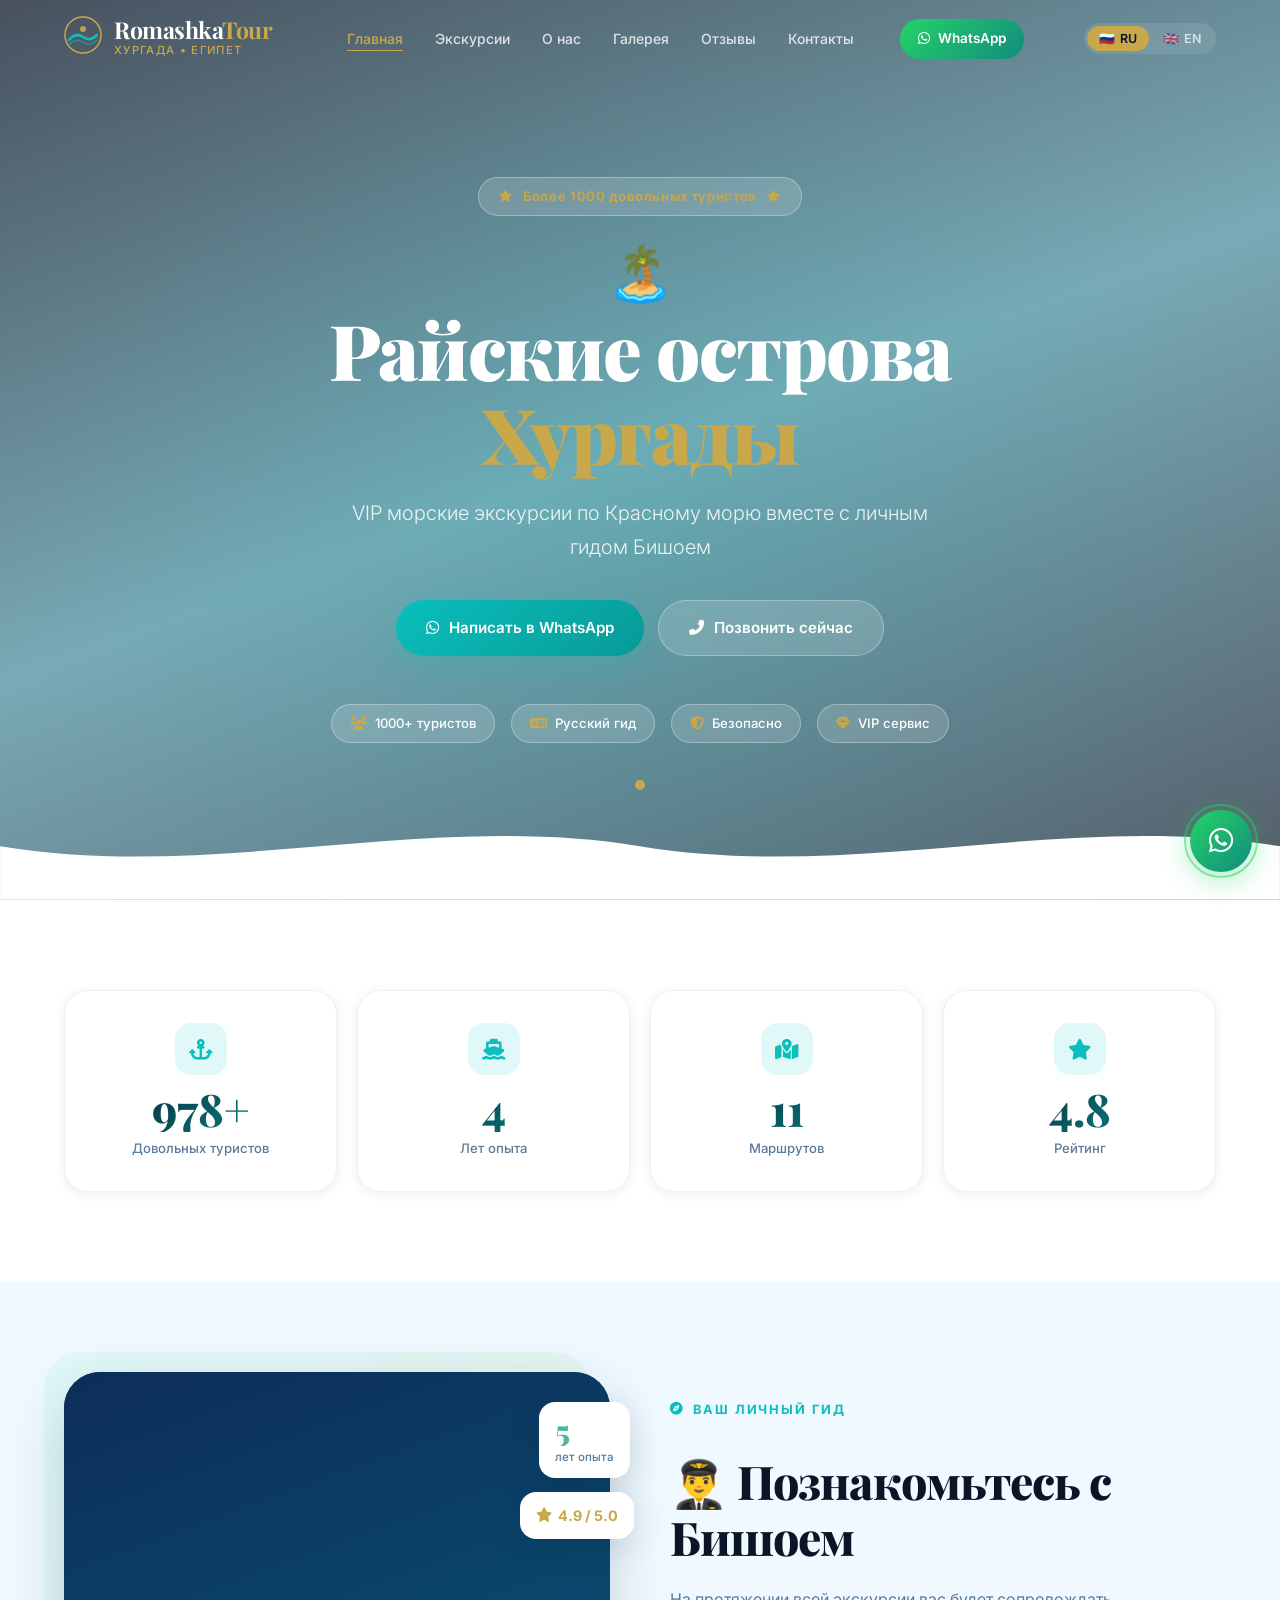
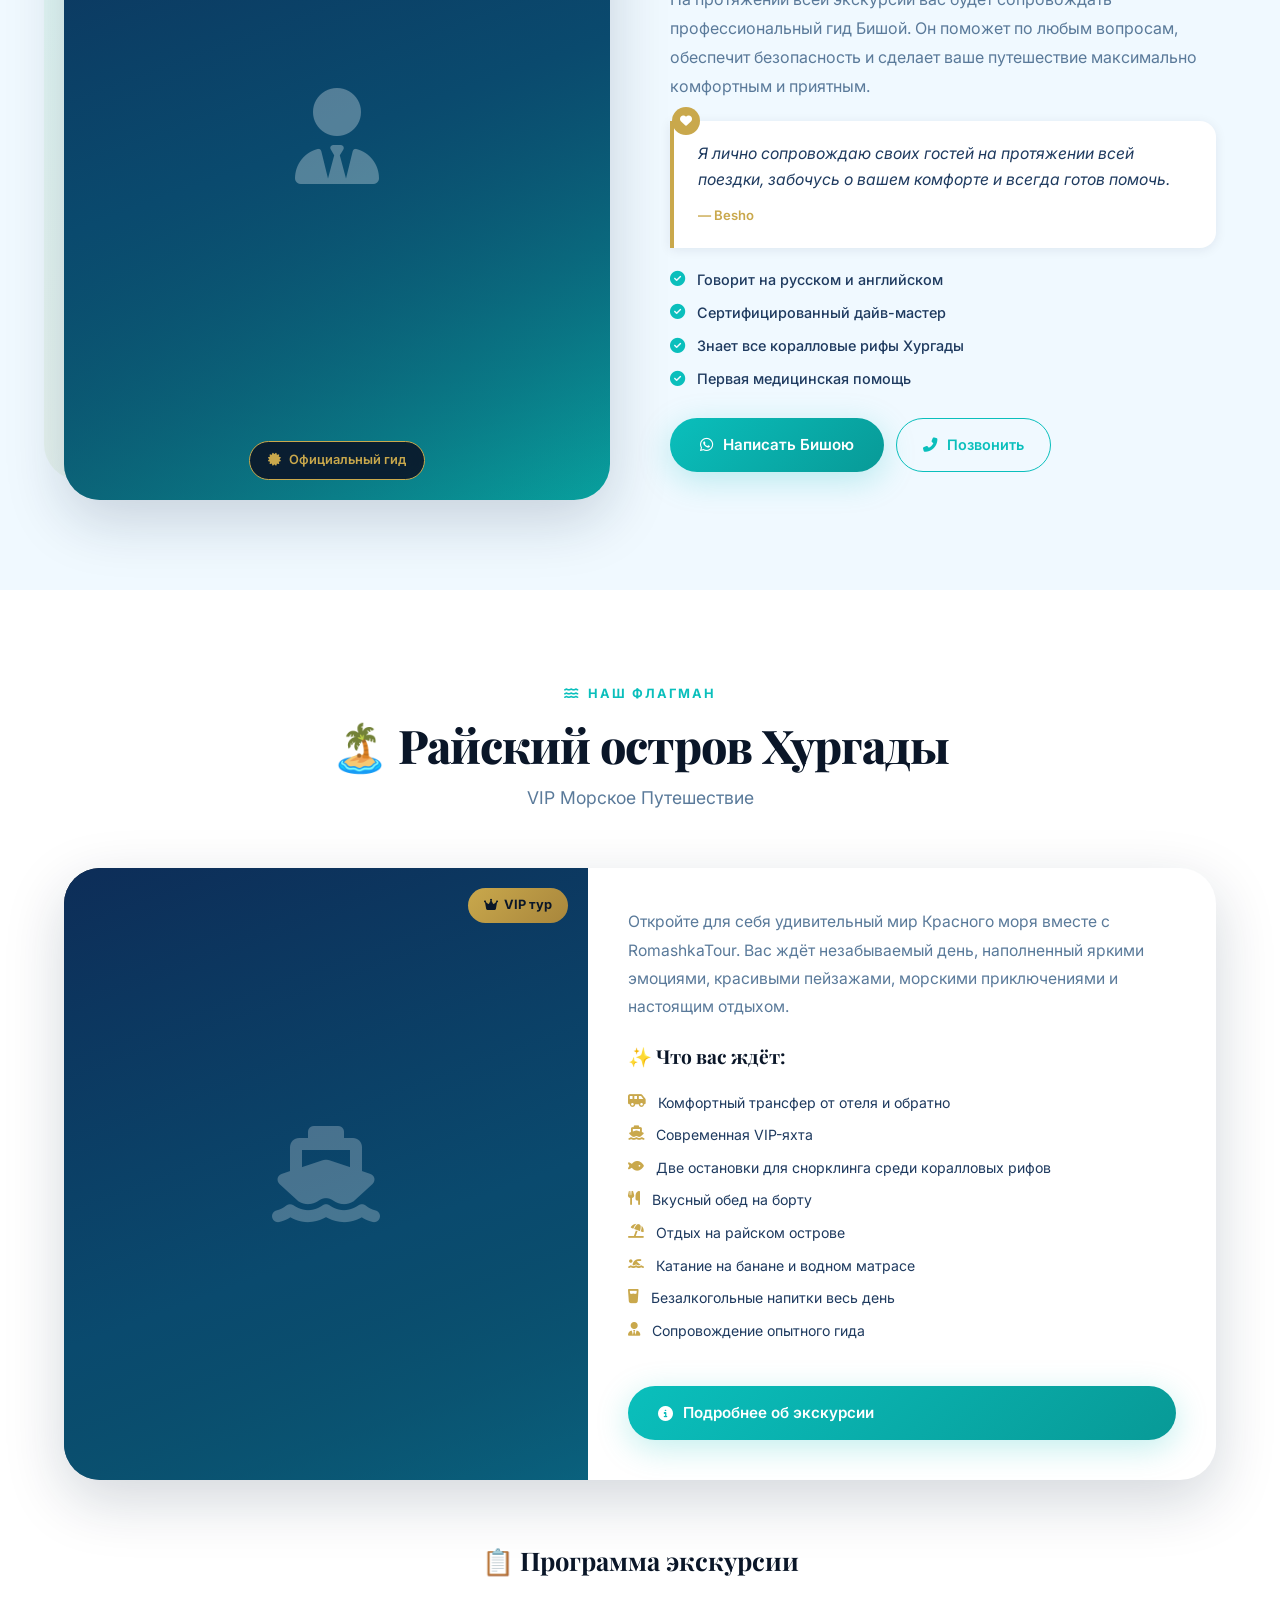
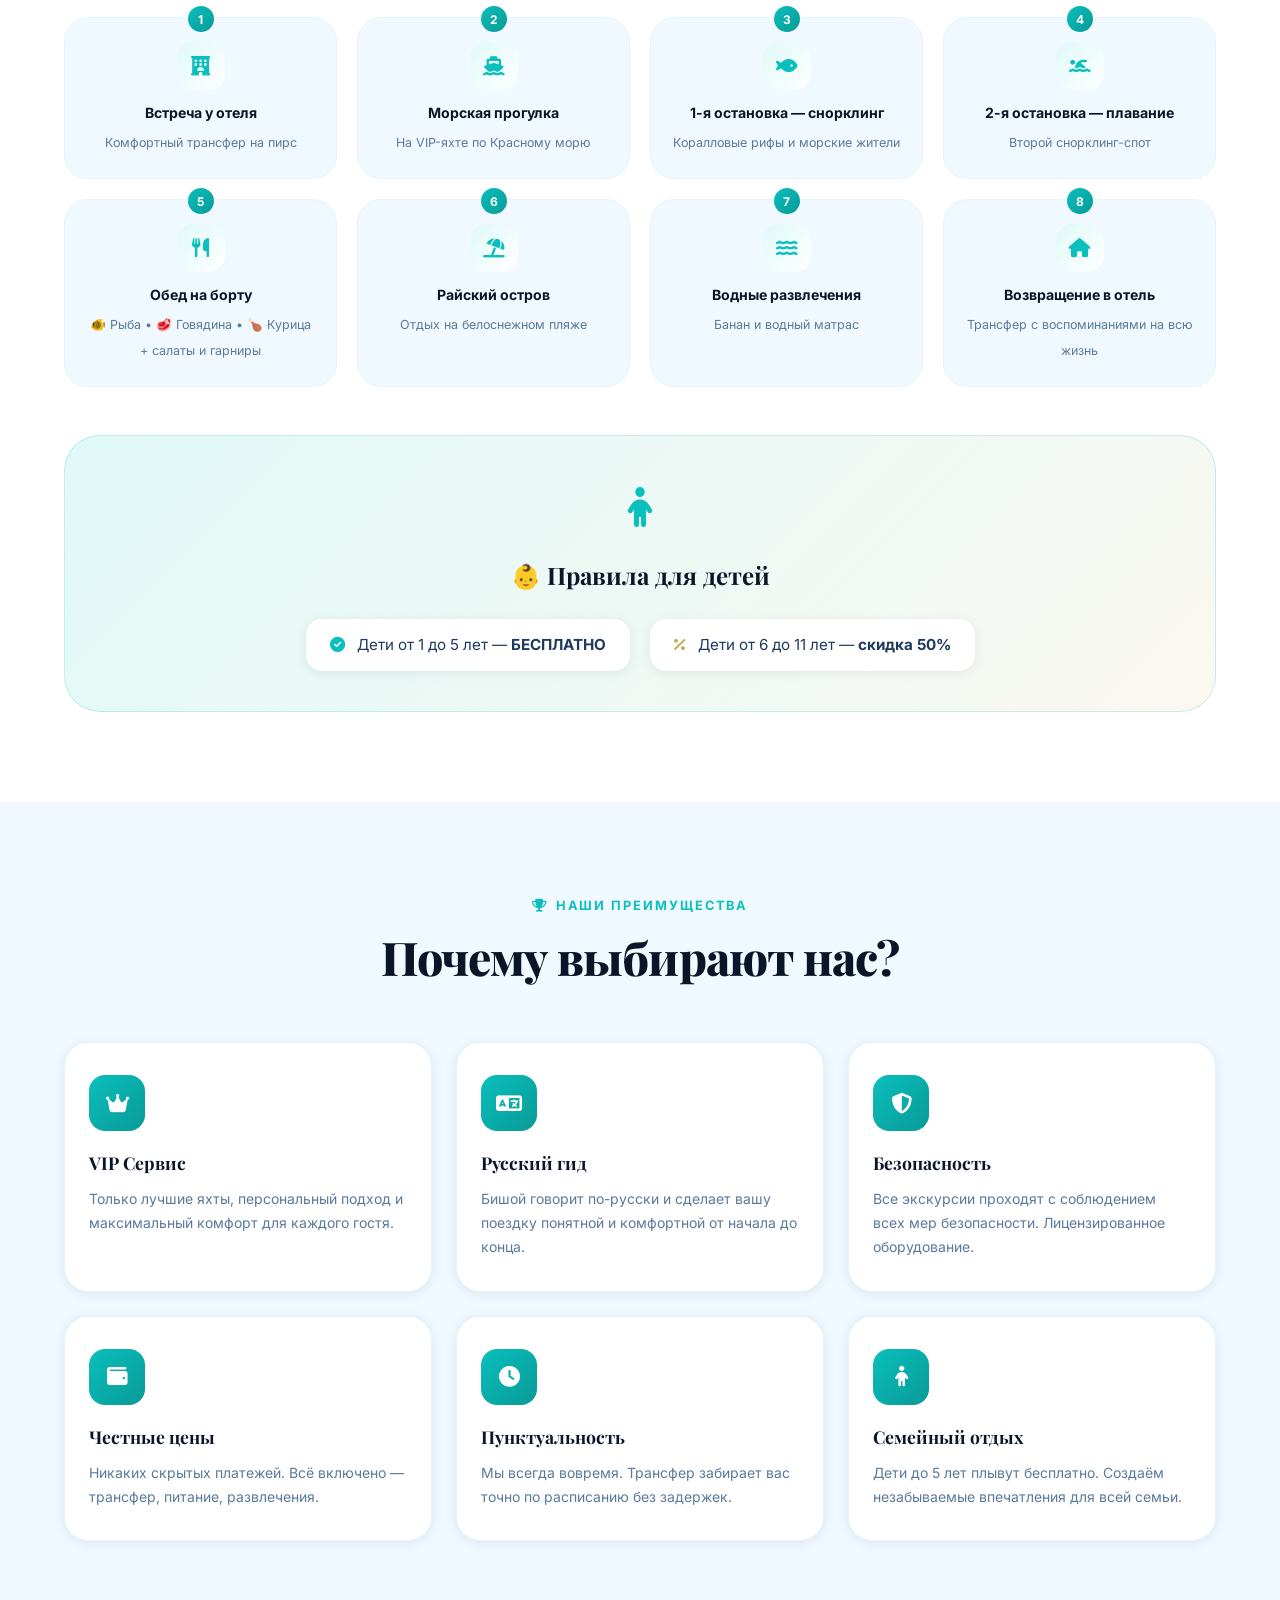
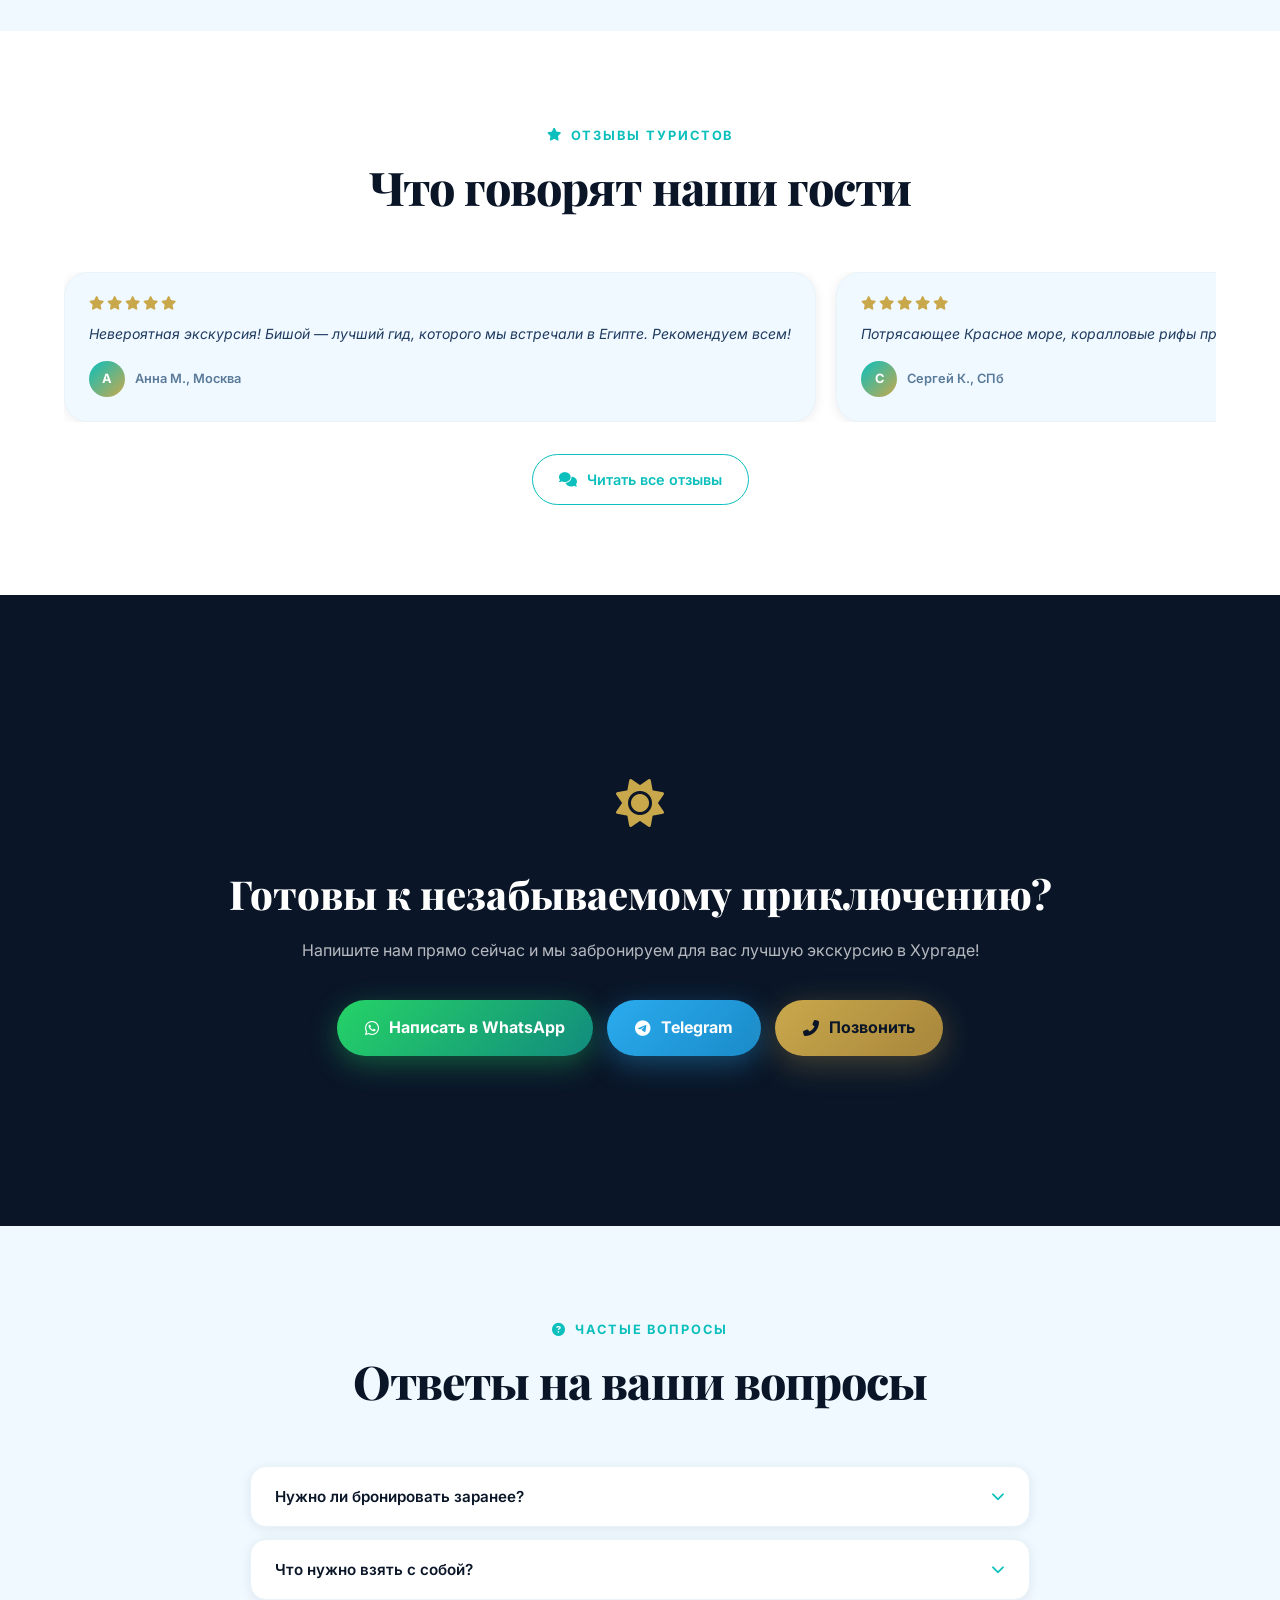
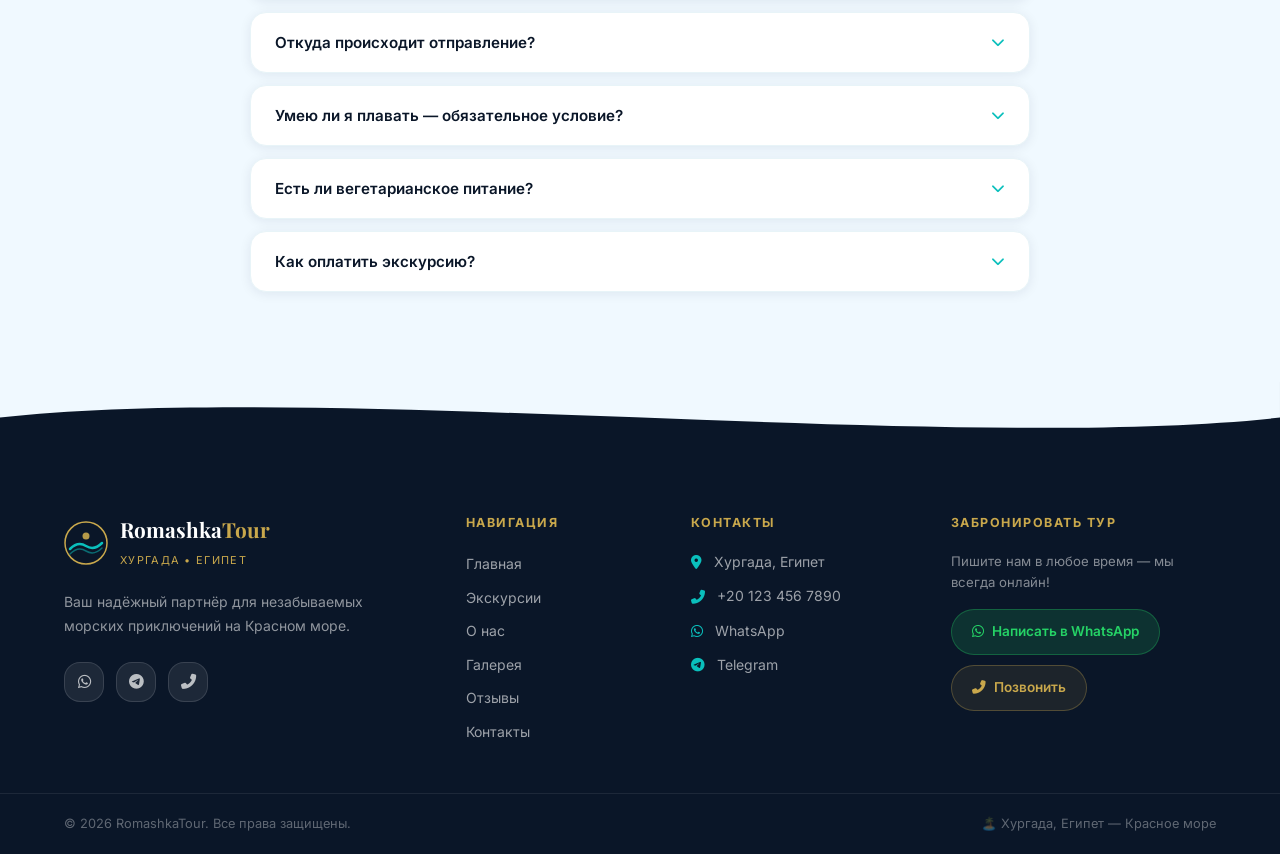
==== commit cbae178b: "Update index.html" ====
--- a/index.html
+++ b/index.html
@@ -660,6 +660,6 @@
   </div>
 </footer>
 
-<script src="js/script.js"></script>
+<script src="script.js"></script>
 </body>
 </html>
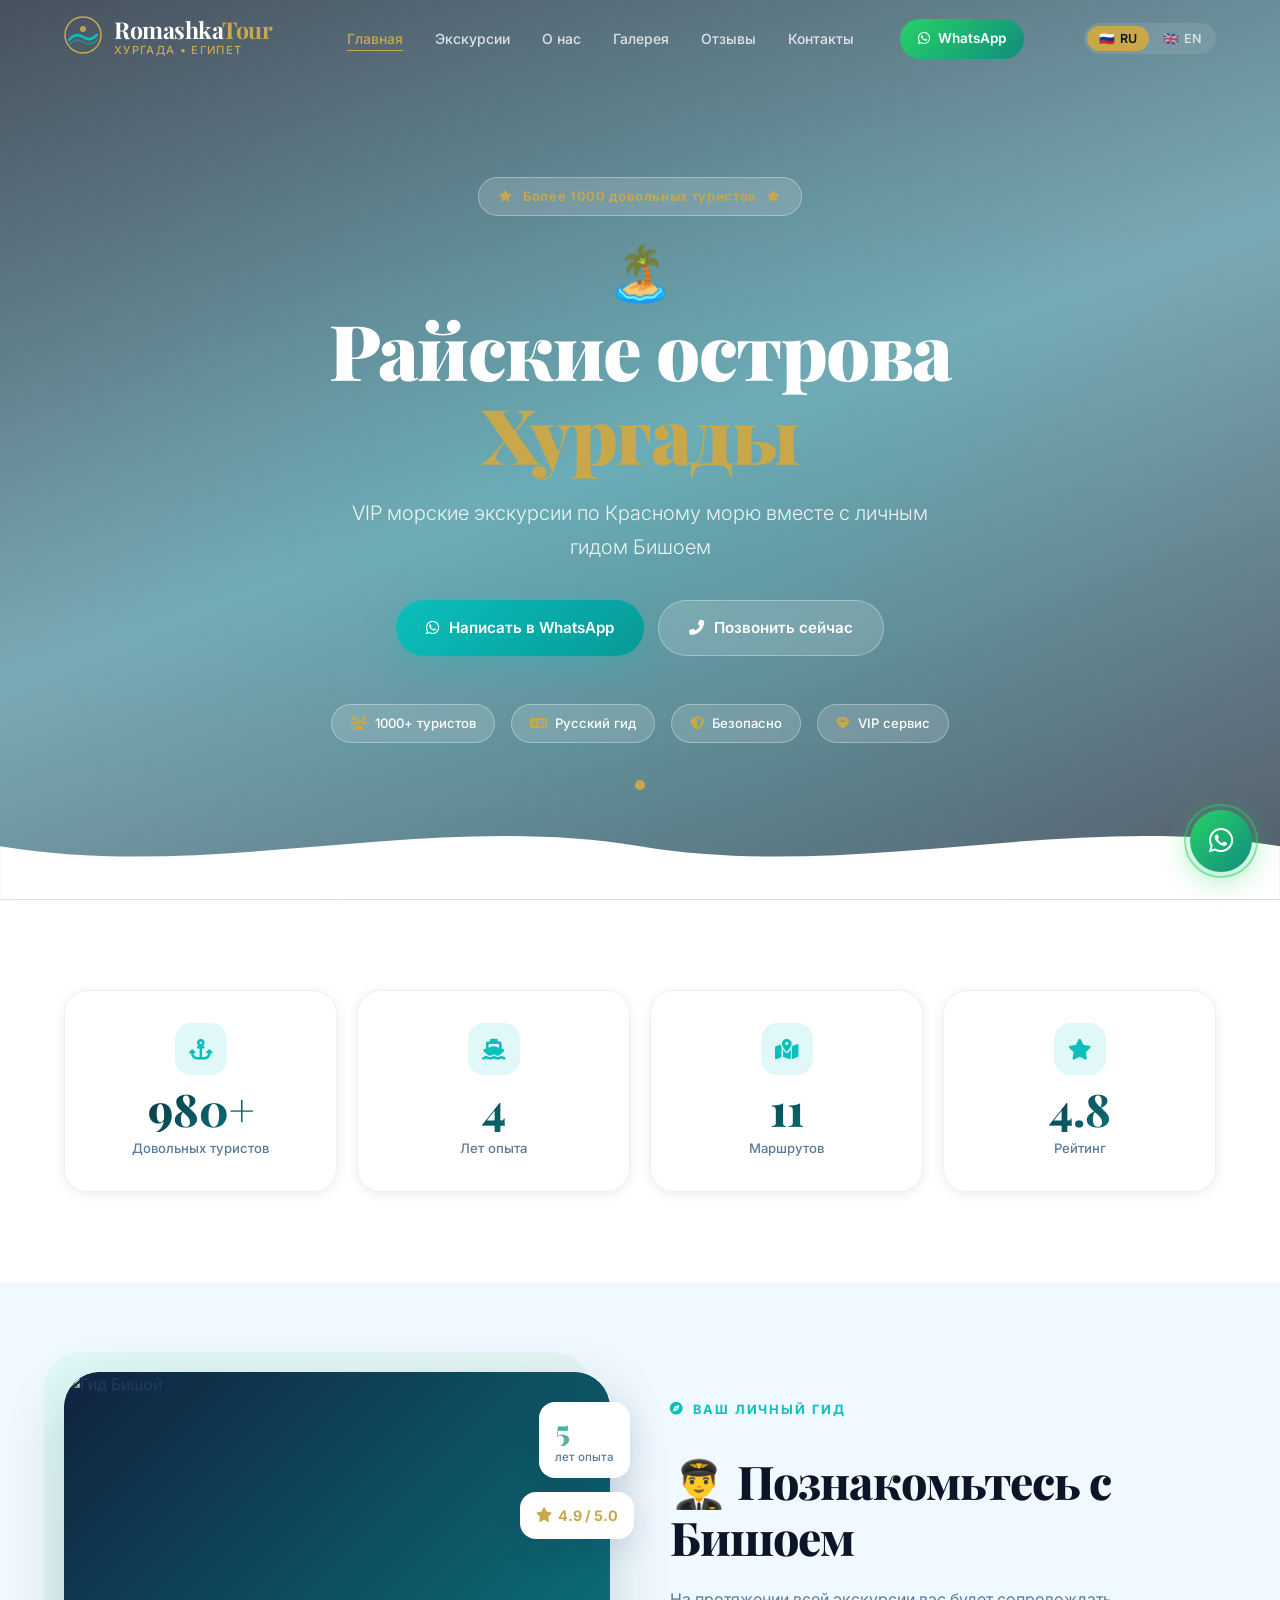
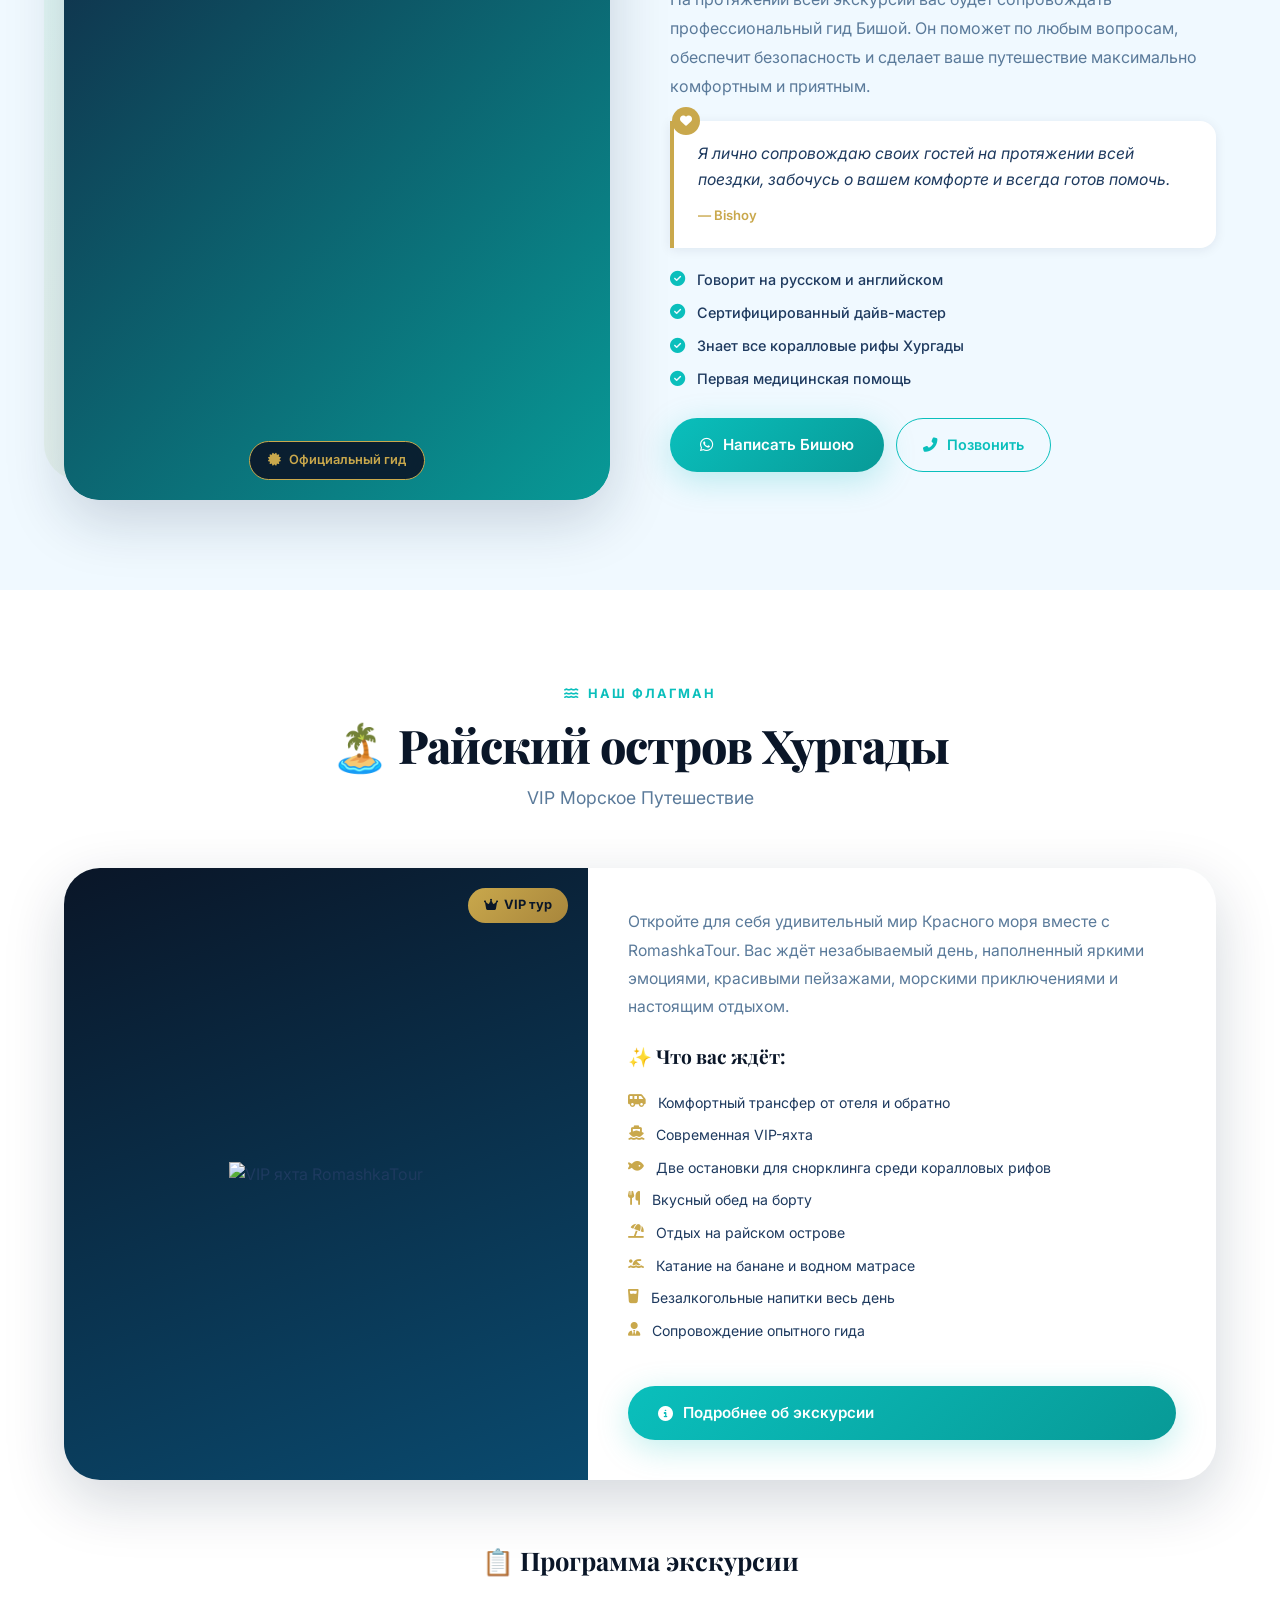
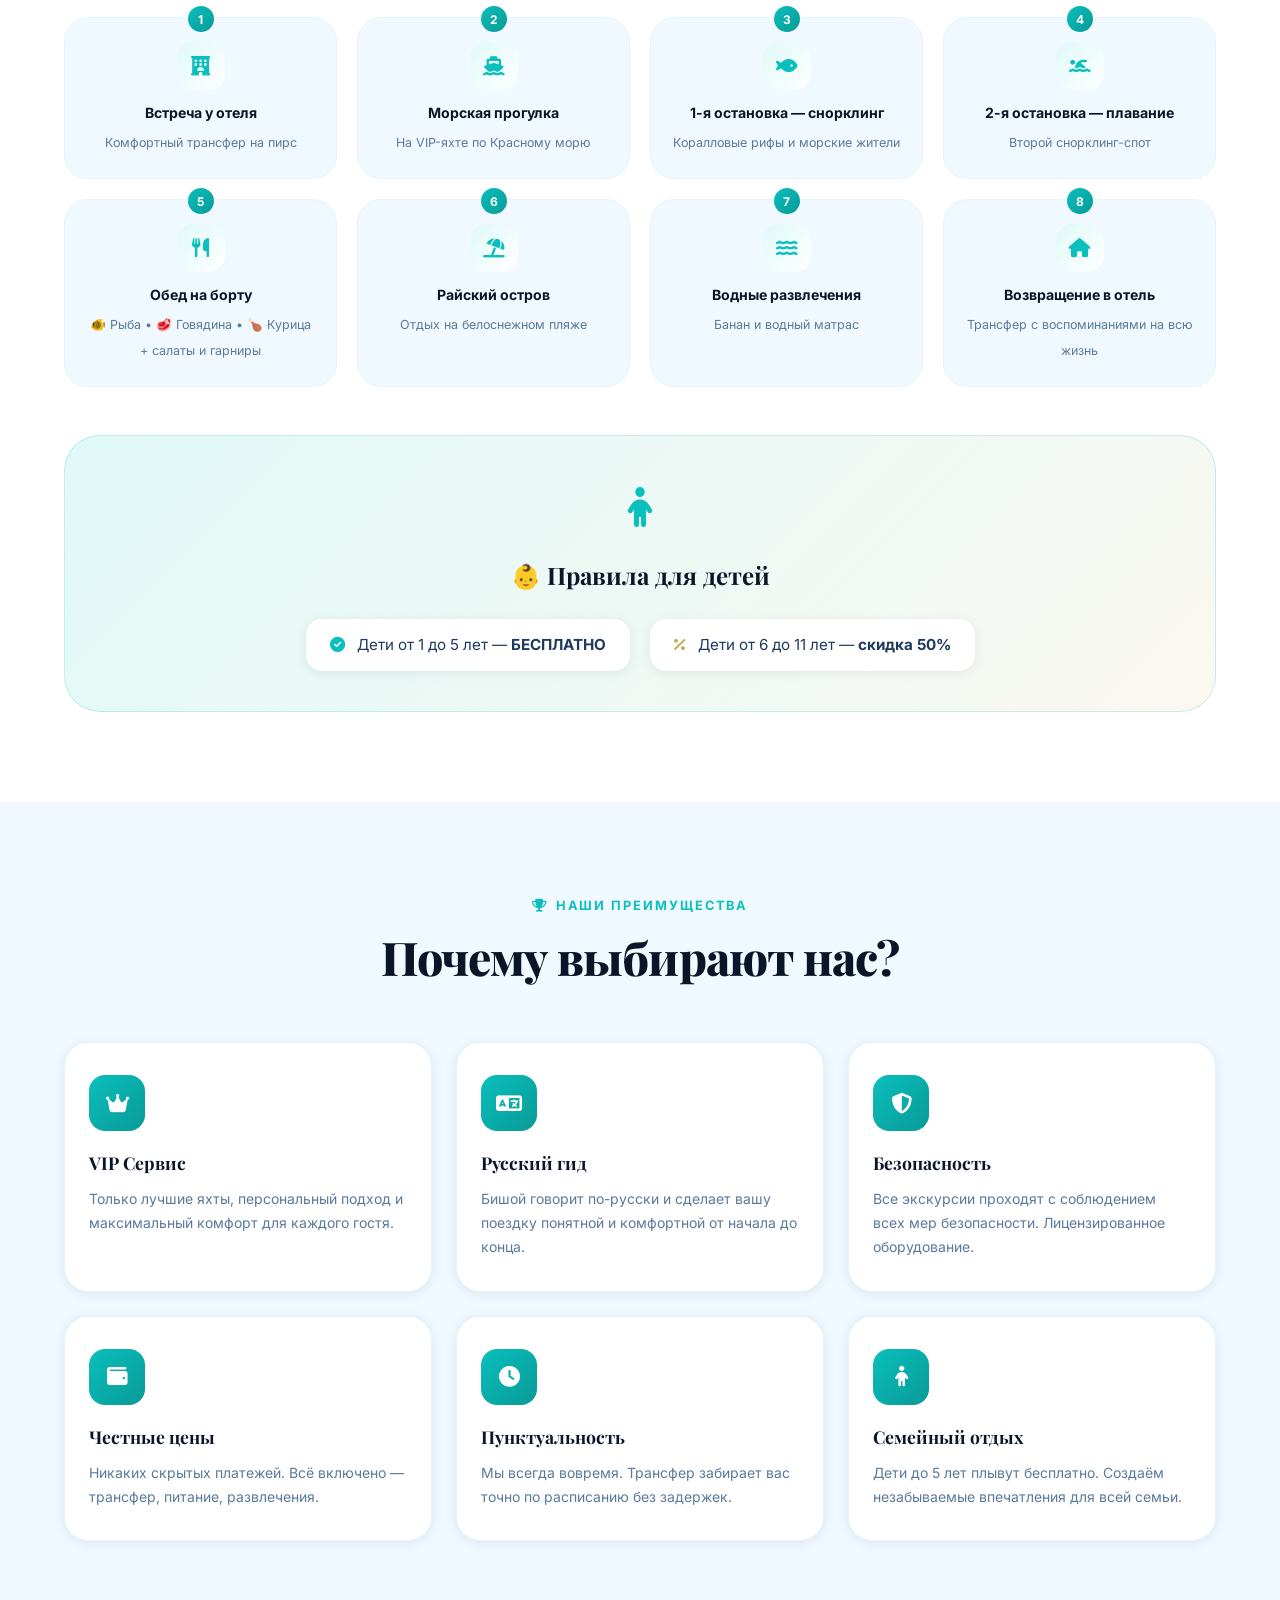
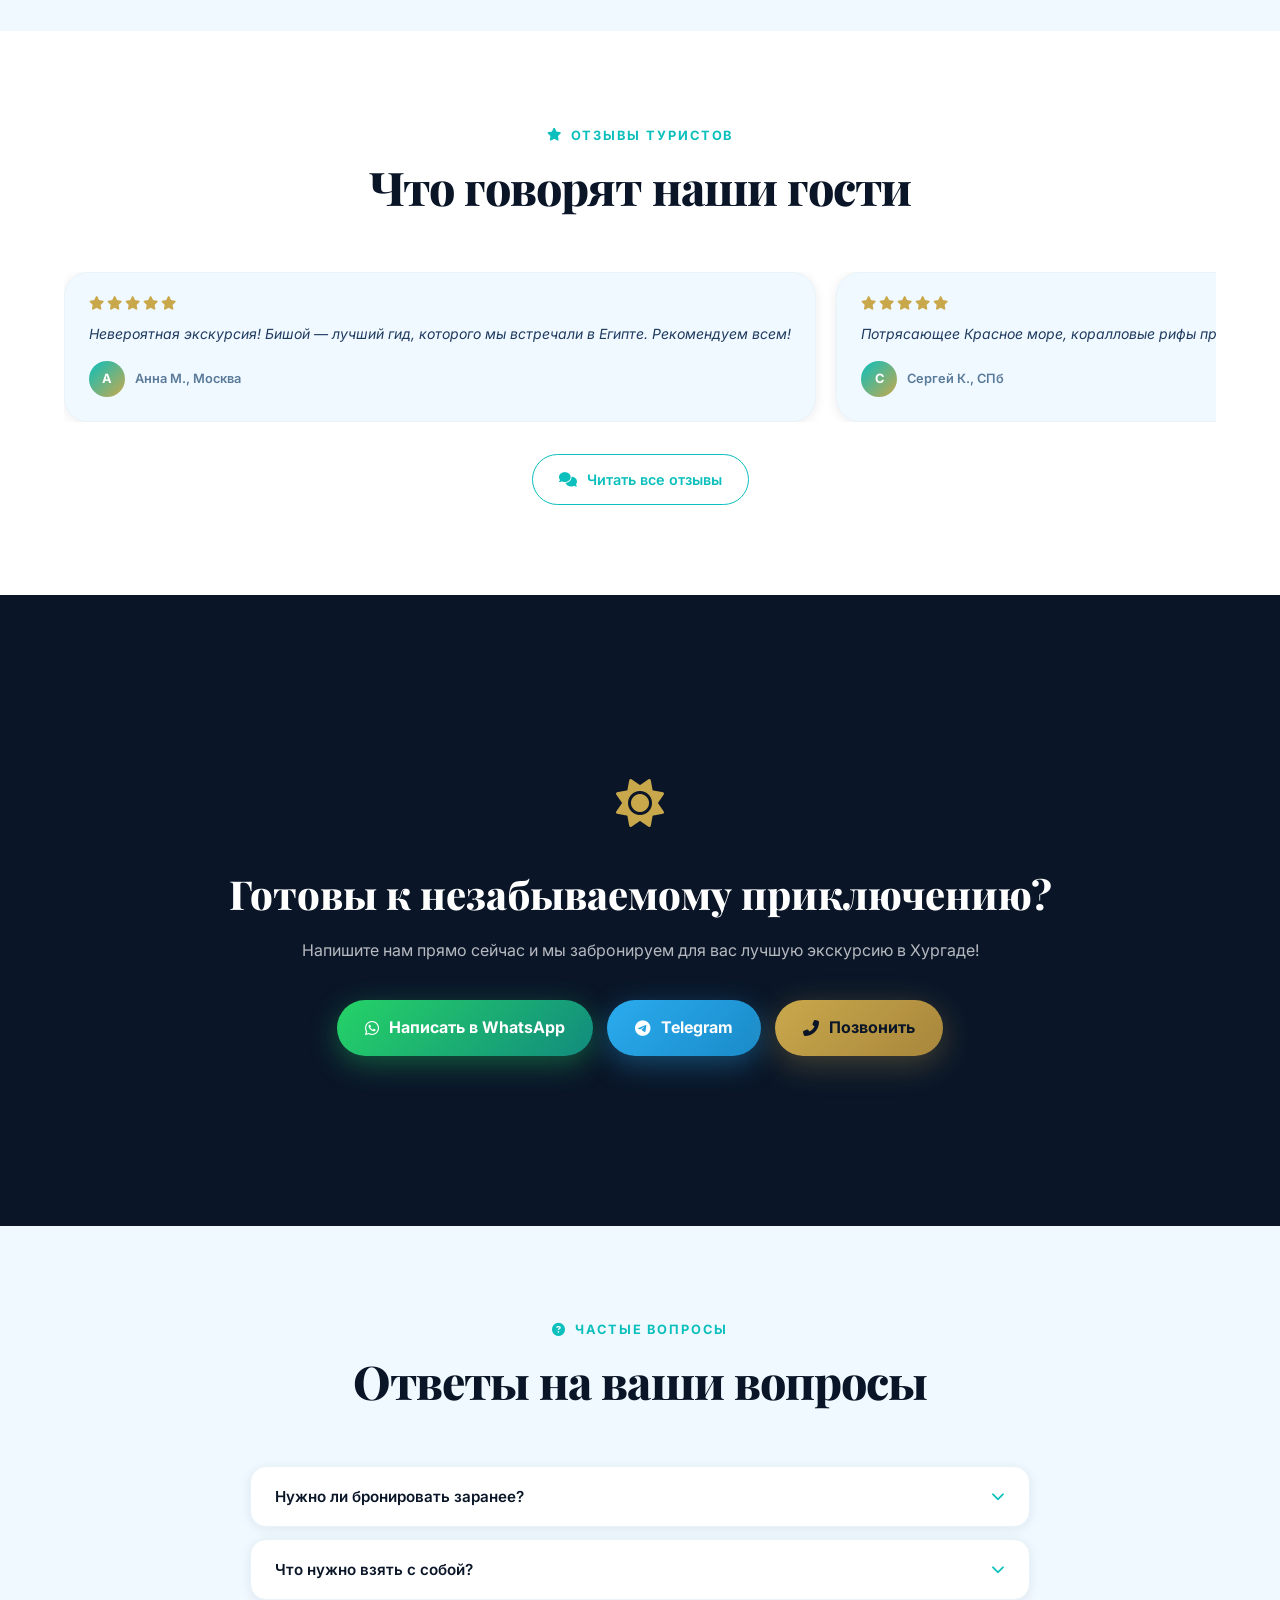
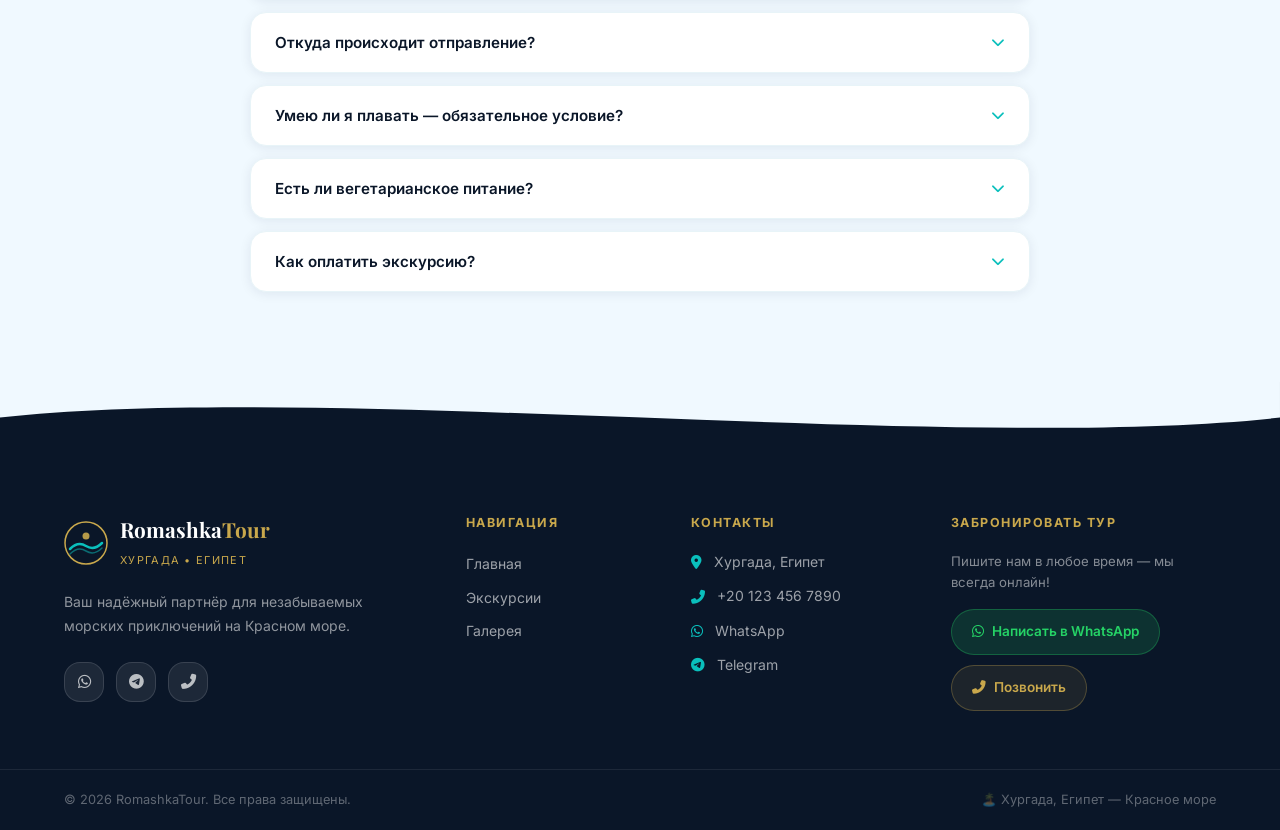
==== commit 1531e4c8: "Update index.html" ====
--- a/index.html
+++ b/index.html
@@ -15,7 +15,7 @@
   <link rel="preconnect" href="https://fonts.gstatic.com" crossorigin />
   <link href="https://fonts.googleapis.com/css2?family=Playfair+Display:ital,wght@0,400;0,600;0,700;0,900;1,400&family=Inter:wght@300;400;500;600;700&display=swap" rel="stylesheet" />
   <link rel="stylesheet" href="https://cdnjs.cloudflare.com/ajax/libs/font-awesome/6.5.0/css/all.min.css" />
-  <link rel="stylesheet" href="style.css">
+  <link rel="stylesheet" href="style.css" />
 </head>
 <body>
 
@@ -35,7 +35,7 @@
 </div>
 
 <!-- ========== FLOATING WHATSAPP ========== -->
-<a href="https://wa.me/201234567890" target="_blank" class="whatsapp-float" aria-label="WhatsApp">
+<a href="https://wa.me/20 11 4531 3890" target="_blank" class="whatsapp-float" aria-label="WhatsApp">
   <i class="fab fa-whatsapp"></i>
   <span class="whatsapp-pulse"></span>
 </a>
@@ -61,14 +61,16 @@
     <nav class="nav" id="nav">
       <ul class="nav-list">
         <li><a href="index.html" class="nav-link active" data-ru="Главная" data-en="Home">Главная</a></li>
-        <li><a href="excursions.html" class="nav-link" data-ru="Экскурсии" data-en="Excursions">Экскурсии</a></li>
+        <li><a href="excursions.html
+          
+          " class="nav-link" data-ru="Экскурсии" data-en="Excursions">Экскурсии</a></li>
         <li><a href="about.html" class="nav-link" data-ru="О нас" data-en="About">О нас</a></li>
         <li><a href="gallery.html" class="nav-link" data-ru="Галерея" data-en="Gallery">Галерея</a></li>
         <li><a href="reviews.html" class="nav-link" data-ru="Отзывы" data-en="Reviews">Отзывы</a></li>
         <li><a href="contacts.html" class="nav-link" data-ru="Контакты" data-en="Contacts">Контакты</a></li>
       </ul>
       <div class="nav-cta">
-        <a href="https://wa.me/201234567890" target="_blank" class="btn-nav-wa">
+        <a href="https://wa.me/20 11 4531 3890" target="_blank" class="btn-nav-wa">
           <i class="fab fa-whatsapp"></i>
           <span data-ru="WhatsApp" data-en="WhatsApp">WhatsApp</span>
         </a>
@@ -118,15 +120,15 @@
     </h1>
 
     <p class="hero-subtitle" data-aos="fade-up" data-aos-delay="200">
-      <span data-ru="VIP морские экскурсии по Красному морю вместе с личным гидом Бишоем" data-en="VIP sea excursions on the Red Sea with personal guide Besho">VIP морские экскурсии по Красному морю вместе с личным гидом Бишоем</span>
+      <span data-ru="VIP морские экскурсии по Красному морю вместе с личным гидом Бишоем" data-en="VIP sea excursions on the Red Sea with personal guide Bishoy">VIP морские экскурсии по Красному морю вместе с личным гидом Бишоем</span>
     </p>
 
     <div class="hero-btns" data-aos="fade-up" data-aos-delay="300">
-      <a href="https://wa.me/201234567890" target="_blank" class="btn-primary">
+      <a href="https://wa.me/20 11 4531 3890" target="_blank" class="btn-primary">
         <i class="fab fa-whatsapp"></i>
         <span data-ru="Написать в WhatsApp" data-en="Write on WhatsApp">Написать в WhatsApp</span>
       </a>
-      <a href="tel:+201234567890" class="btn-secondary">
+      <a href="tel:+20 11 4531 3890" class="btn-secondary">
         <i class="fas fa-phone-alt"></i>
         <span data-ru="Позвонить сейчас" data-en="Call Now">Позвонить сейчас</span>
       </a>
@@ -193,10 +195,15 @@
       <div class="guide-photo-wrap" data-aos="fade-right">
         <div class="guide-photo-bg"></div>
         <div class="guide-photo">
-          <!-- Placeholder for Besho's photo -->
-          <div class="guide-photo-placeholder">
-            <i class="fas fa-user-tie"></i>
-          </div>
+          <!-- Placeholder for Bishoy's photo -->
+          <div class="guide-photo">
+    <img src="images/boss.jpg" alt="Гид Бишой">
+    
+    <div class="guide-badge-float">
+        <i class="fas fa-certificate"></i>
+        <span>Официальный гид</span>
+    </div>
+</div>
           <div class="guide-badge-float">
             <i class="fas fa-certificate"></i>
             <span data-ru="Официальный гид" data-en="Official Guide">Официальный гид</span>
@@ -217,8 +224,8 @@
           <i class="fas fa-compass"></i>
           <span data-ru="Ваш личный гид" data-en="Your Personal Guide">Ваш личный гид</span>
         </div>
-        <h2 class="section-title" data-ru="👨‍✈️ Познакомьтесь с Бишоем" data-en="👨‍✈️ Meet Besho">👨‍✈️ Познакомьтесь с Бишоем</h2>
-        <p class="guide-desc" data-ru="На протяжении всей экскурсии вас будет сопровождать профессиональный гид Бишой. Он поможет по любым вопросам, обеспечит безопасность и сделает ваше путешествие максимально комфортным и приятным." data-en="Throughout the entire excursion, you will be accompanied by professional guide Besho. He will help with any questions, ensure your safety and make your trip as comfortable and enjoyable as possible.">
+        <h2 class="section-title" data-ru="👨‍✈️ Познакомьтесь с Бишоем" data-en="👨‍✈️ Meet Bishoy">👨‍✈️ Познакомьтесь с Бишоем</h2>
+        <p class="guide-desc" data-ru="На протяжении всей экскурсии вас будет сопровождать профессиональный гид Бишой. Он поможет по любым вопросам, обеспечит безопасность и сделает ваше путешествие максимально комфортным и приятным." data-en="Throughout the entire excursion, you will be accompanied by professional guide Bishoy. He will help with any questions, ensure your safety and make your trip as comfortable and enjoyable as possible.">
           На протяжении всей экскурсии вас будет сопровождать профессиональный гид Бишой. Он поможет по любым вопросам, обеспечит безопасность и сделает ваше путешествие максимально комфортным и приятным.
         </p>
 
@@ -227,7 +234,7 @@
           <p data-ru="Я лично сопровождаю своих гостей на протяжении всей поездки, забочусь о вашем комфорте и всегда готов помочь." data-en="I personally accompany my guests throughout the entire trip, take care of your comfort and am always ready to help.">
             Я лично сопровождаю своих гостей на протяжении всей поездки, забочусь о вашем комфорте и всегда готов помочь.
           </p>
-          <cite>— Besho</cite>
+          <cite>— Bishoy</cite>
         </div>
 
         <ul class="guide-features">
@@ -238,11 +245,11 @@
         </ul>
 
         <div class="guide-actions">
-          <a href="https://wa.me/201234567890" target="_blank" class="btn-primary">
+          <a href="https://wa.me/20 11 4531 3890" target="_blank" class="btn-primary">
             <i class="fab fa-whatsapp"></i>
-            <span data-ru="Написать Бишою" data-en="Message Besho">Написать Бишою</span>
+            <span data-ru="Написать Бишою" data-en="Message Bishoy">Написать Бишою</span>
           </a>
-          <a href="tel:+201234567890" class="btn-outline">
+          <a href="tel:+20 11 4531 3890" class="btn-outline">
             <i class="fas fa-phone-alt"></i>
             <span data-ru="Позвонить" data-en="Call">Позвонить</span>
           </a>
@@ -266,14 +273,13 @@
 
     <div class="exc-hero-card" data-aos="fade-up">
       <div class="exc-hero-img">
-        <div class="exc-hero-img-placeholder">
-          <i class="fas fa-ship"></i>
-        </div>
-        <div class="exc-hero-badge">
-          <i class="fas fa-crown"></i>
-          <span data-ru="VIP тур" data-en="VIP Tour">VIP тур</span>
-        </div>
-      </div>
+    <img src="images/vip-yacht.jpg" alt="VIP яхта RomashkaTour">
+
+    <div class="exc-hero-badge">
+        <i class="fas fa-crown"></i>
+        <span data-ru="VIP тур" data-en="VIP Tour">VIP тур</span>
+    </div>
+</div>
       <div class="exc-hero-content">
         <p class="exc-hero-desc" data-ru="Откройте для себя удивительный мир Красного моря вместе с RomashkaTour. Вас ждёт незабываемый день, наполненный яркими эмоциями, красивыми пейзажами, морскими приключениями и настоящим отдыхом." data-en="Discover the amazing world of the Red Sea with RomashkaTour. You are in for an unforgettable day filled with vivid emotions, beautiful scenery, sea adventures and real relaxation.">
           Откройте для себя удивительный мир Красного моря вместе с RomashkaTour. Вас ждёт незабываемый день, наполненный яркими эмоциями, красивыми пейзажами, морскими приключениями и настоящим отдыхом.
@@ -407,7 +413,7 @@
       <div class="adv-card" data-aos="fade-up" data-aos-delay="100">
         <div class="adv-icon"><i class="fas fa-language"></i></div>
         <h3 data-ru="Русский гид" data-en="Russian Guide">Русский гид</h3>
-        <p data-ru="Бишой говорит по-русски и сделает вашу поездку понятной и комфортной от начала до конца." data-en="Besho speaks Russian and will make your trip clear and comfortable from start to finish.">Бишой говорит по-русски и сделает вашу поездку понятной и комфортной от начала до конца.</p>
+        <p data-ru="Бишой говорит по-русски и сделает вашу поездку понятной и комфортной от начала до конца." data-en="Bishoy speaks Russian and will make your trip clear and comfortable from start to finish.">Бишой говорит по-русски и сделает вашу поездку понятной и комфортной от начала до конца.</p>
       </div>
       <div class="adv-card" data-aos="fade-up" data-aos-delay="200">
         <div class="adv-icon"><i class="fas fa-shield-alt"></i></div>
@@ -448,7 +454,7 @@
       <div class="review-ticker-inner" id="reviewTicker">
         <div class="r-card">
           <div class="r-stars"><i class="fas fa-star"></i><i class="fas fa-star"></i><i class="fas fa-star"></i><i class="fas fa-star"></i><i class="fas fa-star"></i></div>
-          <p data-ru="Невероятная экскурсия! Бишой — лучший гид, которого мы встречали в Египте. Рекомендуем всем!" data-en="Incredible excursion! Besho is the best guide we've ever met in Egypt. Highly recommend!">Невероятная экскурсия! Бишой — лучший гид, которого мы встречали в Египте. Рекомендуем всем!</p>
+          <p data-ru="Невероятная экскурсия! Бишой — лучший гид, которого мы встречали в Египте. Рекомендуем всем!" data-en="Incredible excursion! Bishoy is the best guide we've ever met in Egypt. Highly recommend!">Невероятная экскурсия! Бишой — лучший гид, которого мы встречали в Египте. Рекомендуем всем!</p>
           <div class="r-author"><div class="r-avatar">А</div><span>Анна М., Москва</span></div>
         </div>
         <div class="r-card">
@@ -488,7 +494,7 @@
     <h2 data-ru="Готовы к незабываемому приключению?" data-en="Ready for an Unforgettable Adventure?">Готовы к незабываемому приключению?</h2>
     <p data-ru="Напишите нам прямо сейчас и мы забронируем для вас лучшую экскурсию в Хургаде!" data-en="Write to us right now and we'll book the best excursion in Hurghada for you!">Напишите нам прямо сейчас и мы забронируем для вас лучшую экскурсию в Хургаде!</p>
     <div class="cta-btns">
-      <a href="https://wa.me/201234567890" target="_blank" class="btn-wa-big">
+      <a href="https://wa.me/20 11 4531 3890" target="_blank" class="btn-wa-big">
         <i class="fab fa-whatsapp"></i>
         <span data-ru="Написать в WhatsApp" data-en="WhatsApp Us">Написать в WhatsApp</span>
       </a>
@@ -496,7 +502,7 @@
         <i class="fab fa-telegram"></i>
         <span data-ru="Telegram" data-en="Telegram">Telegram</span>
       </a>
-      <a href="tel:+201234567890" class="btn-call-big">
+      <a href="tel:+20 11 4531 3890" class="btn-call-big">
         <i class="fas fa-phone-alt"></i>
         <span data-ru="Позвонить" data-en="Call">Позвонить</span>
       </a>
@@ -598,22 +604,19 @@
       </a>
       <p class="footer-desc" data-ru="Ваш надёжный партнёр для незабываемых морских приключений на Красном море." data-en="Your reliable partner for unforgettable sea adventures on the Red Sea.">Ваш надёжный партнёр для незабываемых морских приключений на Красном море.</p>
       <div class="footer-socials">
-        <a href="https://wa.me/201234567890" target="_blank" aria-label="WhatsApp"><i class="fab fa-whatsapp"></i></a>
+        <a href="https://wa.me/20 11 4531 3890" target="_blank" aria-label="WhatsApp"><i class="fab fa-whatsapp"></i></a>
         <a href="https://t.me/romashkatour" target="_blank" aria-label="Telegram"><i class="fab fa-telegram"></i></a>
-        <a href="tel:+201234567890" aria-label="Phone"><i class="fas fa-phone-alt"></i></a>
+        <a href="tel:+20 11 4531 3890" aria-label="Phone"><i class="fas fa-phone-alt"></i></a>
       </div>
     </div>
 
     <div class="footer-nav-block">
       <h4 data-ru="Навигация" data-en="Navigation">Навигация</h4>
       <ul>
-        <li><a href="index.html" data-ru="Главная" data-en="Home">Главная</a></li>
-        <li><a href="excursions.html" data-ru="Экскурсии" data-en="Excursions">Экскурсии</a></li>
-        <li><a href="about.html" data-ru="О нас" data-en="About">О нас</a></li>
-        <li><a href="gallery.html" data-ru="Галерея" data-en="Gallery">Галерея</a></li>
-        <li><a href="reviews.html" data-ru="Отзывы" data-en="Reviews">Отзывы</a></li>
-        <li><a href="contacts.html" data-ru="Контакты" data-en="Contacts">Контакты</a></li>
-      </ul>
+       <li><a href="index.html" data-ru="Главная" data-en="Home">Главная</a></li>
+<li><a href="excursions.html" data-ru="Экскурсии" data-en="Excursions">Экскурсии</a></li>
+<li><a href="gallery.html" data-ru="Галерея" data-en="Gallery">Галерея</a></li>
+</ul>
     </div>
 
     <div class="footer-contact-block">
@@ -625,11 +628,11 @@
         </li>
         <li>
           <i class="fas fa-phone-alt"></i>
-          <a href="tel:+201234567890">+20 123 456 7890</a>
+          <a href="tel:+20 11 4531 3890">+20 123 456 7890</a>
         </li>
         <li>
           <i class="fab fa-whatsapp"></i>
-          <a href="https://wa.me/201234567890" target="_blank">WhatsApp</a>
+          <a href="https://wa.me/20 11 4531 3890" target="_blank">WhatsApp</a>
         </li>
         <li>
           <i class="fab fa-telegram"></i>
@@ -641,11 +644,11 @@
     <div class="footer-cta-block">
       <h4 data-ru="Забронировать тур" data-en="Book a Tour">Забронировать тур</h4>
       <p data-ru="Пишите нам в любое время — мы всегда онлайн!" data-en="Write to us anytime — we're always online!">Пишите нам в любое время — мы всегда онлайн!</p>
-      <a href="https://wa.me/201234567890" target="_blank" class="btn-footer-wa">
+      <a href="https://wa.me/20 11 4531 3890" target="_blank" class="btn-footer-wa">
         <i class="fab fa-whatsapp"></i>
         <span data-ru="Написать в WhatsApp" data-en="WhatsApp Us">Написать в WhatsApp</span>
       </a>
-      <a href="tel:+201234567890" class="btn-footer-call">
+      <a href="tel:+20 11 4531 3890" class="btn-footer-call">
         <i class="fas fa-phone-alt"></i>
         <span data-ru="Позвонить" data-en="Call">Позвонить</span>
       </a>
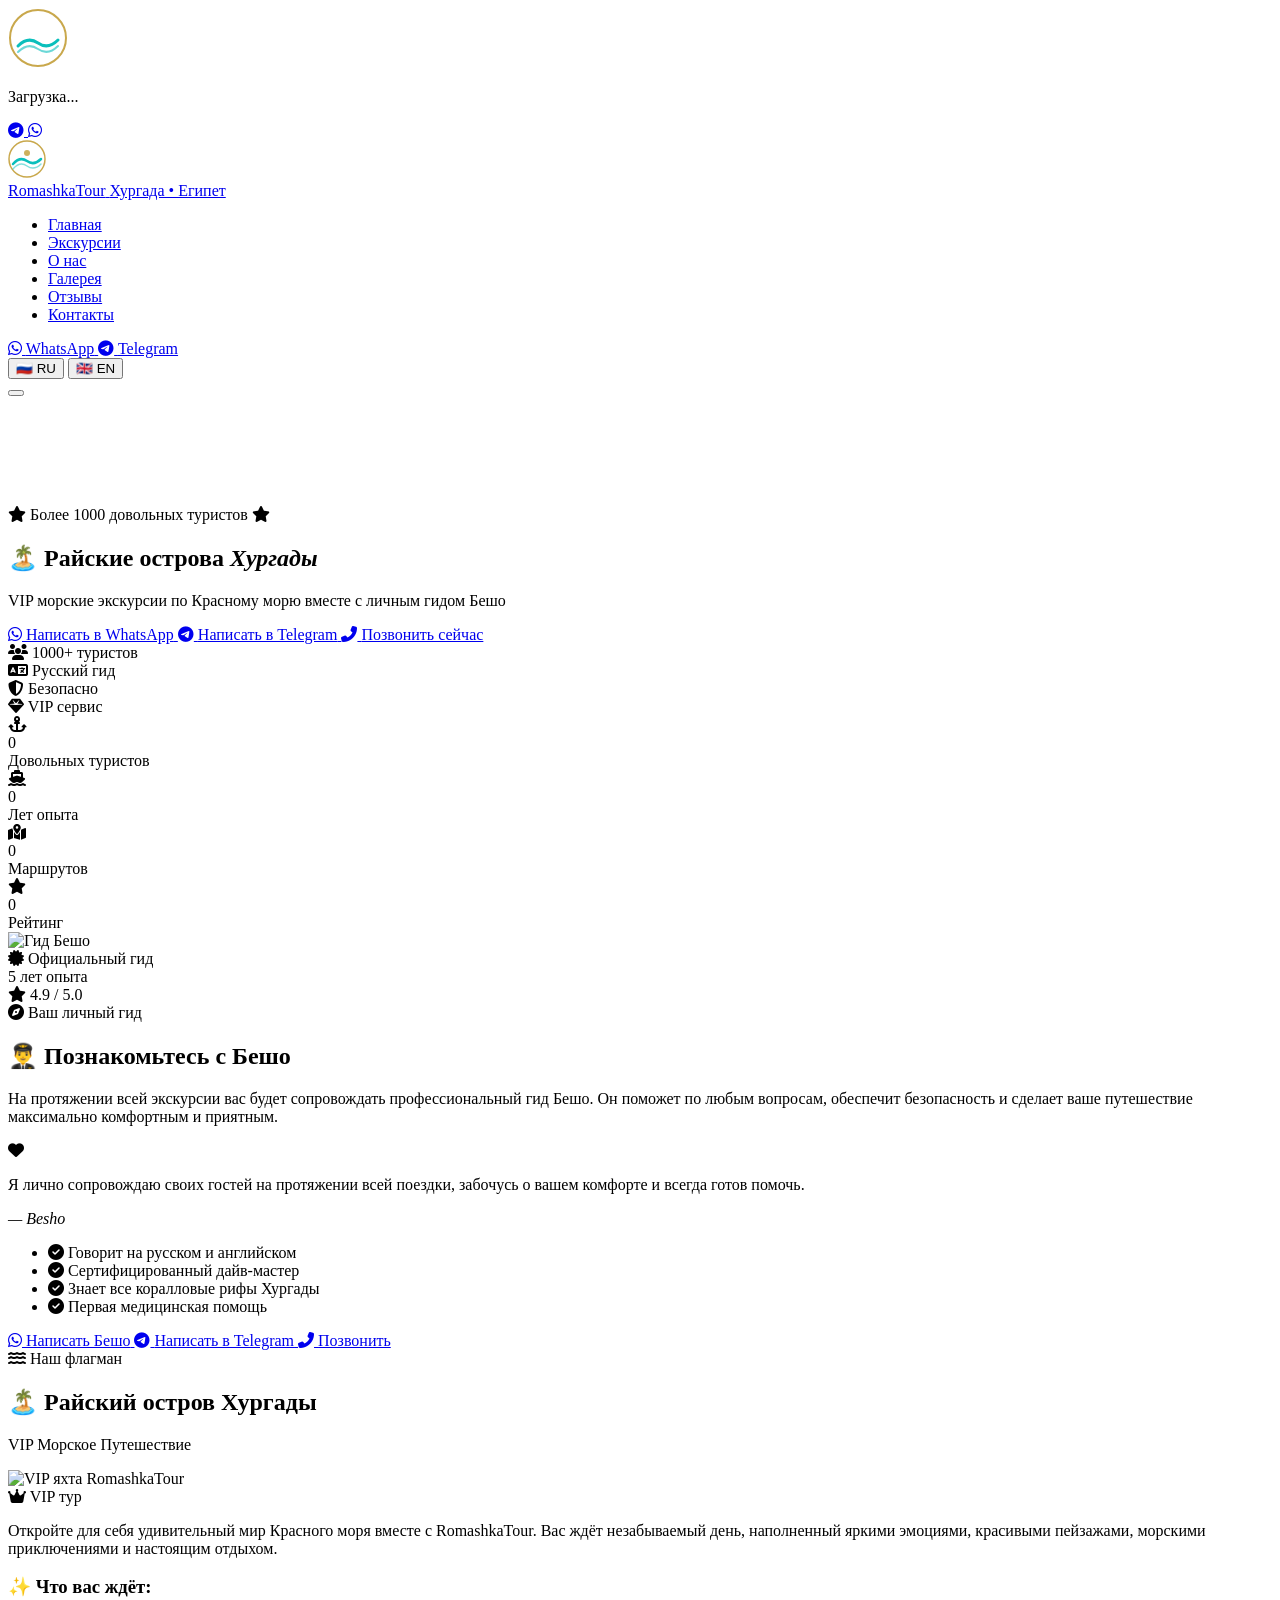
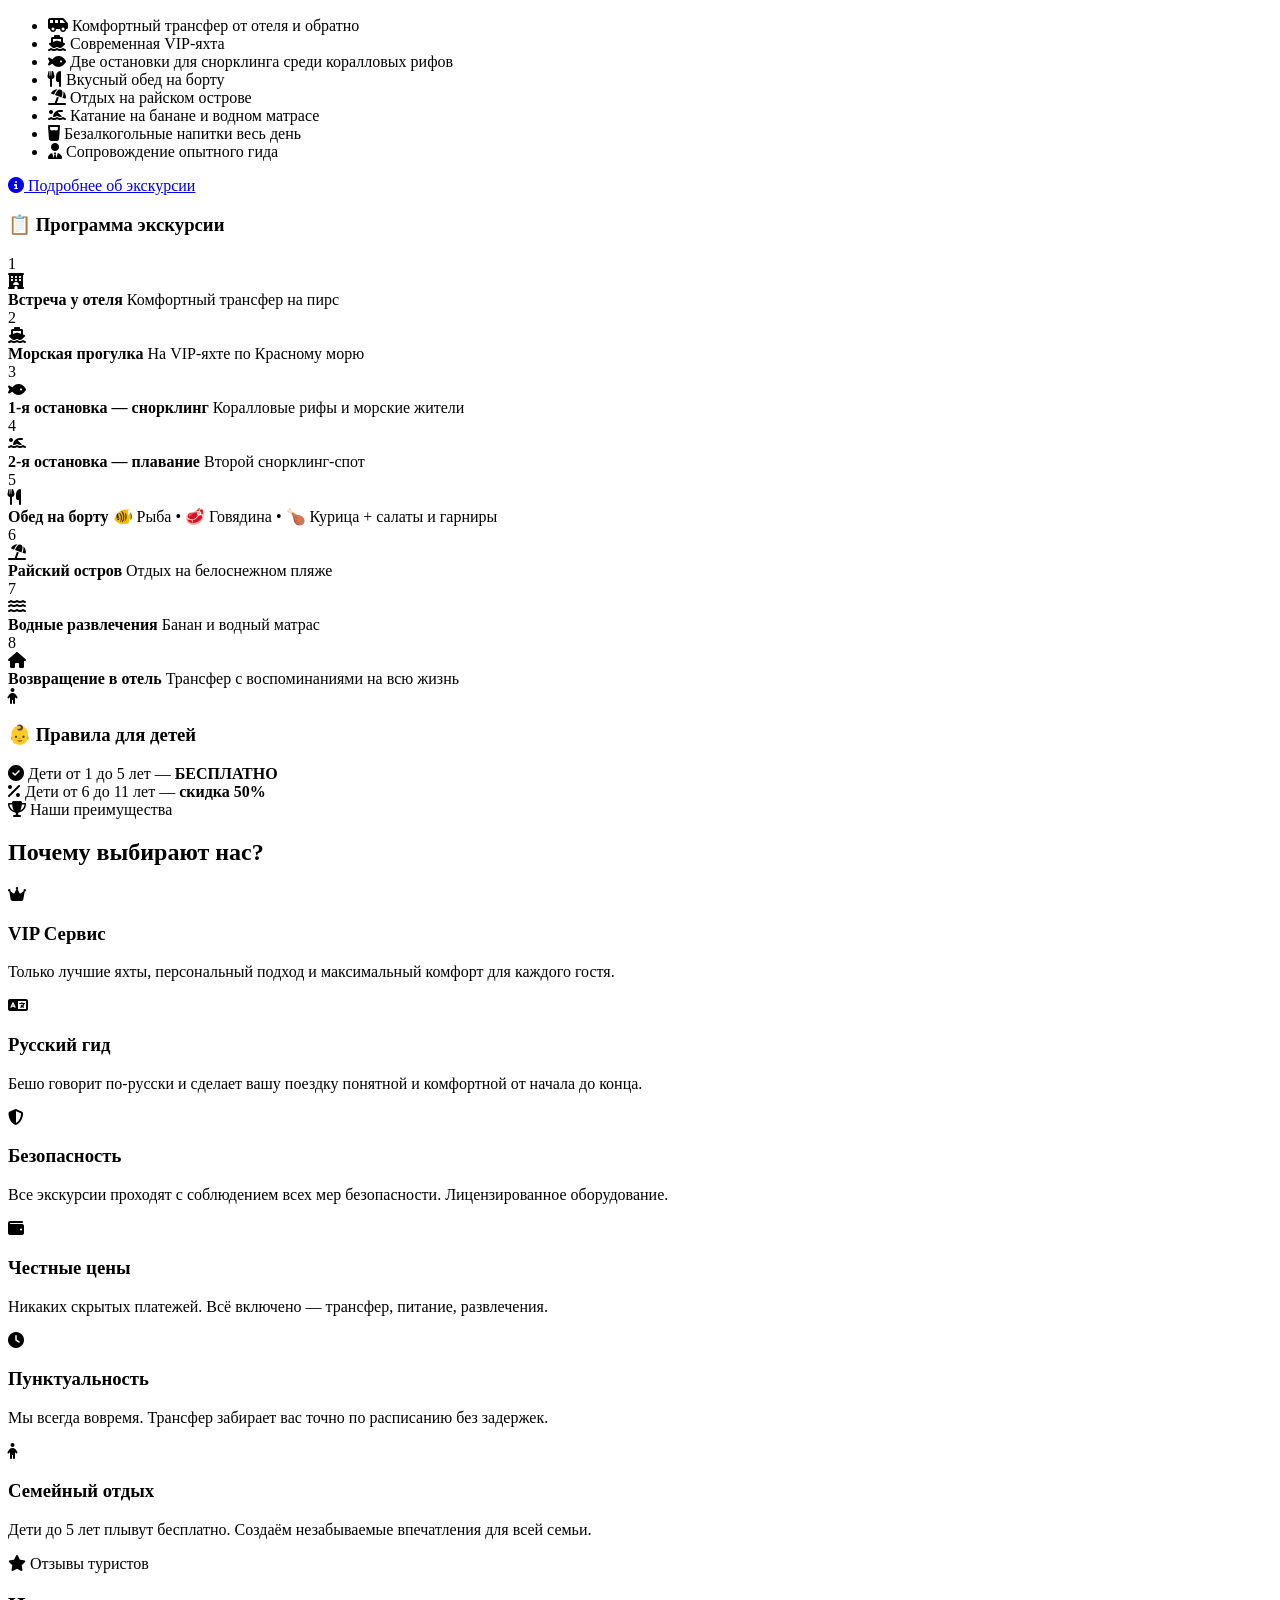
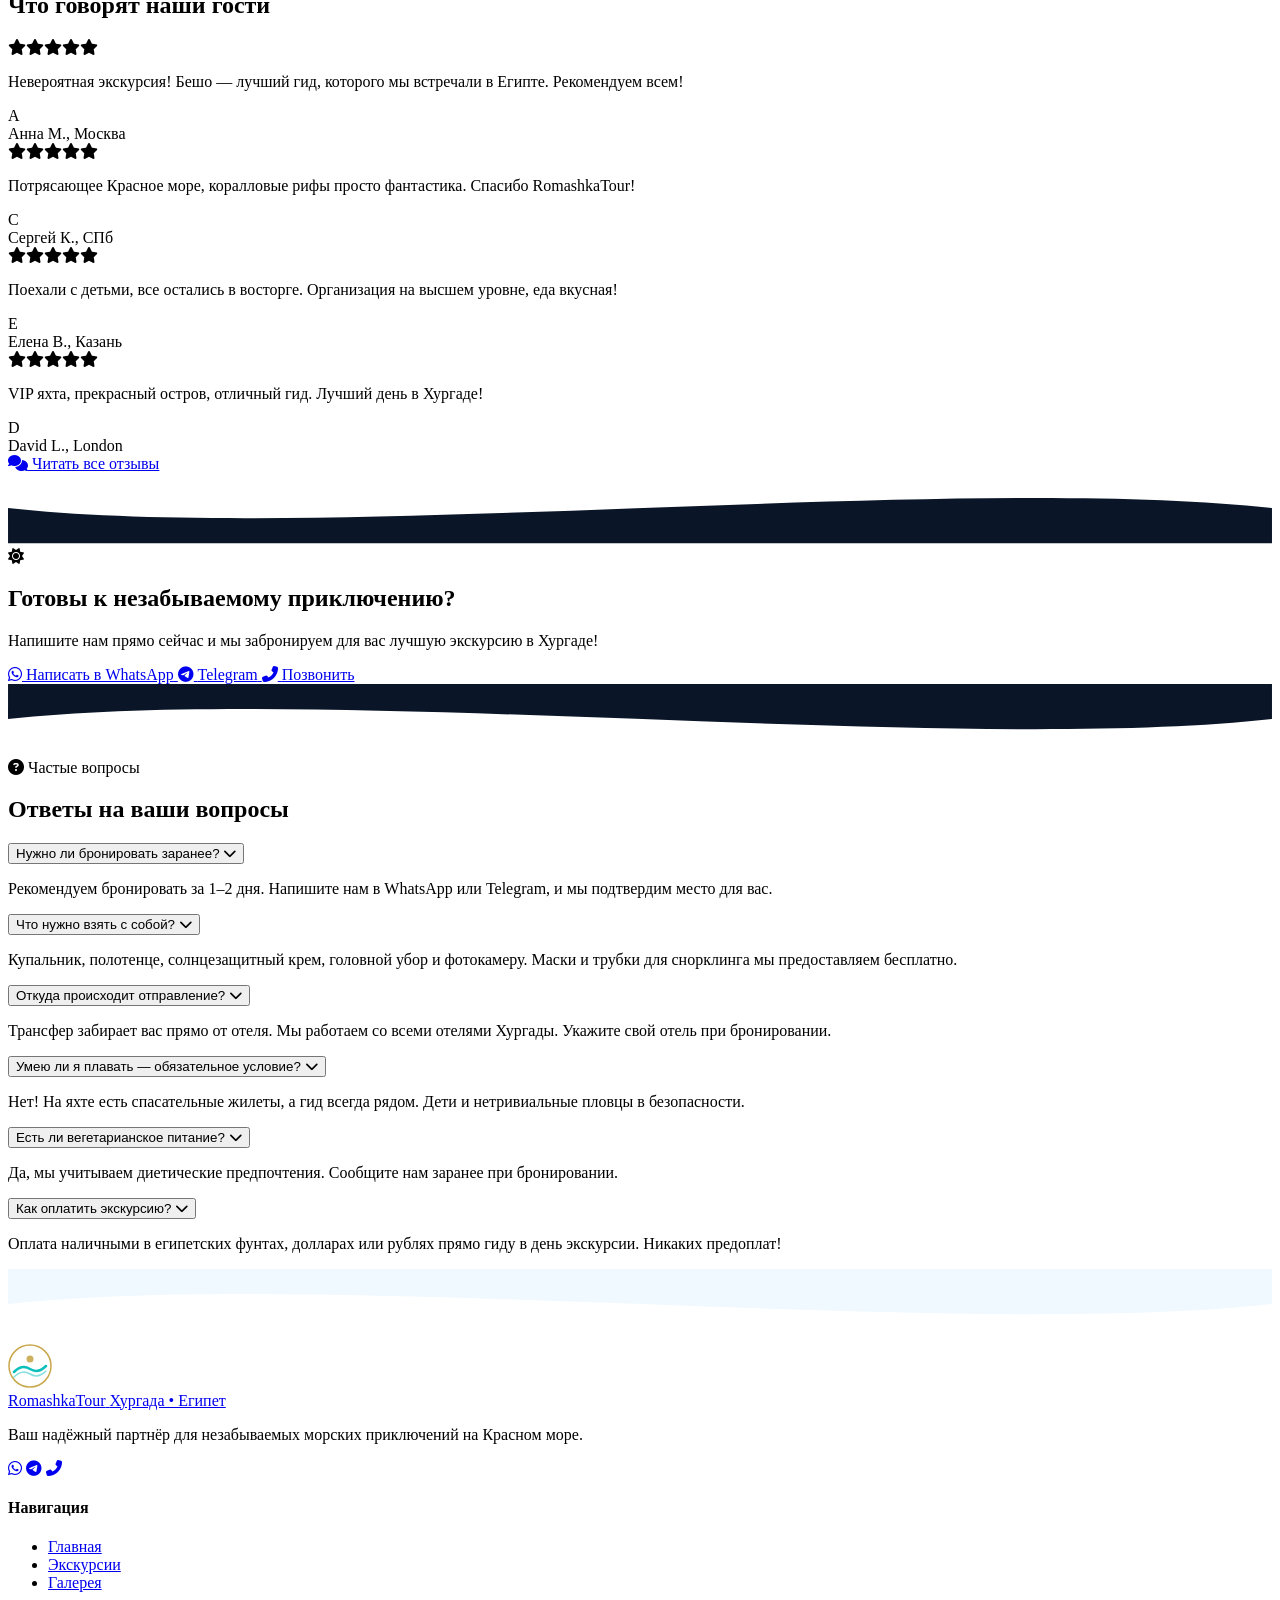
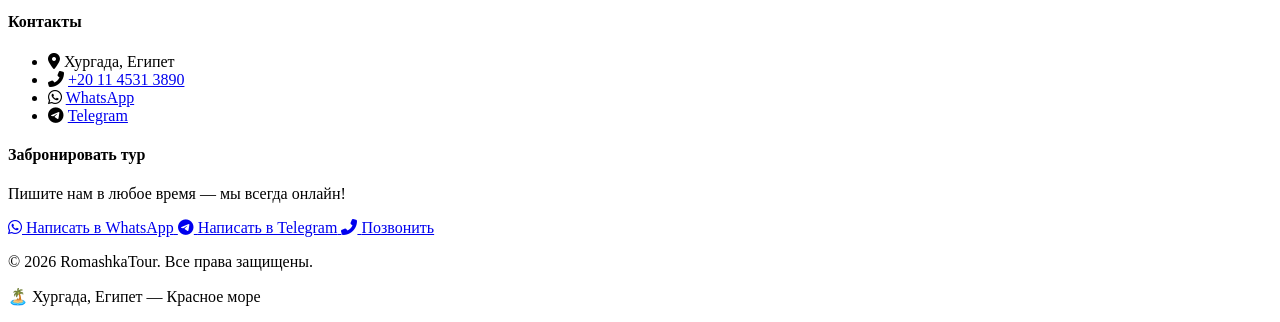
==== commit afc2f1a5: "Update index.html" ====
--- a/index.html
+++ b/index.html
@@ -3,19 +3,22 @@
 <head>
   <meta charset="UTF-8" />
   <meta name="viewport" content="width=device-width, initial-scale=1.0" />
-  <meta name="description" content="RomashkaTour — VIP морские экскурсии в Хургаде. Райские острова Красного моря с личным гидом Бишоем. Снорклинг, яхты, острова. Звоните или пишите в WhatsApp!" />
+  <meta name="description" content="RomashkaTour — VIP морские экскурсии в Хургаде. Райские острова Красного моря с личным гидом Бешо. Снорклинг, яхты, острова. Звоните или пишите в WhatsApp!" />
   <meta name="keywords" content="экскурсии Хургада, морские экскурсии Египет, снорклинг Хургада, VIP яхта Хургада, Ромашка Тур, РомашкаТур, остров Хургада" />
   <meta name="author" content="RomashkaTour" />
   <meta property="og:title" content="RomashkaTour — Райские острова Хургады" />
-  <meta property="og:description" content="VIP морские экскурсии по Красному морю с личным гидом Бишоем. Более 1000 довольных туристов!" />
+  <meta property="og:description" content="VIP морские экскурсии по Красному морю с личным гидом Бешо. Более 1000 довольных туристов!" />
   <meta property="og:type" content="website" />
   <title>RomashkaTour — VIP Экскурсии в Хургаде | Красное море</title>
   <script>document.documentElement.classList.add('js');</script>
-  <link rel="preconnect" href="https://fonts.googleapis.com" />
+  <link rel="icon" type="image/svg+xml" href="data:image/svg+xml,%3Csvg xmlns=%27http://www.w3.org/2000/svg%27 viewBox=%270 0 60 60%27%3E%3Ccircle cx=%2730%27 cy=%2730%27 r=%2728%27 fill=%27%230A1628%27 stroke=%27%23C9A84C%27 stroke-width=%272%27/%3E%3Cpath d=%27M10 38 Q20 28 30 35 Q40 42 50 32%27 stroke=%27%230ABFBC%27 stroke-width=%273%27 fill=%27none%27 stroke-linecap=%27round%27/%3E%3Cpath d=%27M10 44 Q20 34 30 41 Q40 48 50 38%27 stroke=%27%230ABFBC%27 stroke-width=%272%27 fill=%27none%27 stroke-linecap=%27round%27 opacity=%270.6%27/%3E%3C/svg%3E" />
+<meta name="theme-color" content="#0A1628" />
+<link rel="preconnect" href="https://fonts.googleapis.com" />
   <link rel="preconnect" href="https://fonts.gstatic.com" crossorigin />
   <link href="https://fonts.googleapis.com/css2?family=Playfair+Display:ital,wght@0,400;0,600;0,700;0,900;1,400&family=Inter:wght@300;400;500;600;700&display=swap" rel="stylesheet" />
-  <link rel="stylesheet" href="https://cdnjs.cloudflare.com/ajax/libs/font-awesome/6.5.0/css/all.min.css" />
-  <link rel="stylesheet" href="style.css" />
+  <link rel="preconnect" href="https://cdnjs.cloudflare.com" crossorigin />
+<link rel="stylesheet" href="https://cdnjs.cloudflare.com/ajax/libs/font-awesome/6.5.0/css/all.min.css" />
+  <link rel="stylesheet" href="css/style.css" />
 </head>
 <body>
 
@@ -35,7 +38,11 @@
 </div>
 
 <!-- ========== FLOATING WHATSAPP ========== -->
-<a href="https://wa.me/20 11 4531 3890" target="_blank" class="whatsapp-float" aria-label="WhatsApp">
+<a href="https://t.me/BESO_adel" target="_blank" class="telegram-float" aria-label="Telegram">
+<i class="fab fa-telegram"></i>
+<span class="telegram-pulse"></span>
+</a>
+<a href="https://wa.me/201145313890" target="_blank" class="whatsapp-float" aria-label="WhatsApp">
   <i class="fab fa-whatsapp"></i>
   <span class="whatsapp-pulse"></span>
 </a>
@@ -61,19 +68,21 @@
     <nav class="nav" id="nav">
       <ul class="nav-list">
         <li><a href="index.html" class="nav-link active" data-ru="Главная" data-en="Home">Главная</a></li>
-        <li><a href="excursions.html
-          
-          " class="nav-link" data-ru="Экскурсии" data-en="Excursions">Экскурсии</a></li>
+        <li><a href="excursions.html" class="nav-link" data-ru="Экскурсии" data-en="Excursions">Экскурсии</a></li>
         <li><a href="about.html" class="nav-link" data-ru="О нас" data-en="About">О нас</a></li>
         <li><a href="gallery.html" class="nav-link" data-ru="Галерея" data-en="Gallery">Галерея</a></li>
         <li><a href="reviews.html" class="nav-link" data-ru="Отзывы" data-en="Reviews">Отзывы</a></li>
         <li><a href="contacts.html" class="nav-link" data-ru="Контакты" data-en="Contacts">Контакты</a></li>
       </ul>
       <div class="nav-cta">
-        <a href="https://wa.me/20 11 4531 3890" target="_blank" class="btn-nav-wa">
+        <a href="https://wa.me/201145313890" target="_blank" class="btn-nav-wa">
           <i class="fab fa-whatsapp"></i>
           <span data-ru="WhatsApp" data-en="WhatsApp">WhatsApp</span>
         </a>
+<a href="https://t.me/BESO_adel" target="_blank" class="btn-nav-tg">
+<i class="fab fa-telegram"></i>
+<span data-ru="Telegram" data-en="Telegram">Telegram</span>
+</a>
       </div>
     </nav>
 
@@ -120,15 +129,19 @@
     </h1>
 
     <p class="hero-subtitle" data-aos="fade-up" data-aos-delay="200">
-      <span data-ru="VIP морские экскурсии по Красному морю вместе с личным гидом Бишоем" data-en="VIP sea excursions on the Red Sea with personal guide Bishoy">VIP морские экскурсии по Красному морю вместе с личным гидом Бишоем</span>
+      <span data-ru="VIP морские экскурсии по Красному морю вместе с личным гидом Бешо" data-en="VIP sea excursions on the Red Sea with personal guide Besho">VIP морские экскурсии по Красному морю вместе с личным гидом Бешо</span>
     </p>
 
     <div class="hero-btns" data-aos="fade-up" data-aos-delay="300">
-      <a href="https://wa.me/20 11 4531 3890" target="_blank" class="btn-primary">
+      <a href="https://wa.me/201145313890" target="_blank" class="btn-primary">
         <i class="fab fa-whatsapp"></i>
         <span data-ru="Написать в WhatsApp" data-en="Write on WhatsApp">Написать в WhatsApp</span>
       </a>
-      <a href="tel:+20 11 4531 3890" class="btn-secondary">
+<a href="https://t.me/BESO_adel" target="_blank" class="btn-telegram">
+<i class="fab fa-telegram"></i>
+<span data-ru="Написать в Telegram" data-en="Write on Telegram">Написать в Telegram</span>
+</a>
+      <a href="tel:+201145313890" class="btn-secondary">
         <i class="fas fa-phone-alt"></i>
         <span data-ru="Позвонить сейчас" data-en="Call Now">Позвонить сейчас</span>
       </a>
@@ -195,15 +208,7 @@
       <div class="guide-photo-wrap" data-aos="fade-right">
         <div class="guide-photo-bg"></div>
         <div class="guide-photo">
-          <!-- Placeholder for Bishoy's photo -->
-          <div class="guide-photo">
-    <img src="images/boss.jpg" alt="Гид Бишой">
-    
-    <div class="guide-badge-float">
-        <i class="fas fa-certificate"></i>
-        <span>Официальный гид</span>
-    </div>
-</div>
+          <img src="images/boss.jpg" alt="Гид Бешо" loading="lazy" decoding="async">
           <div class="guide-badge-float">
             <i class="fas fa-certificate"></i>
             <span data-ru="Официальный гид" data-en="Official Guide">Официальный гид</span>
@@ -224,9 +229,9 @@
           <i class="fas fa-compass"></i>
           <span data-ru="Ваш личный гид" data-en="Your Personal Guide">Ваш личный гид</span>
         </div>
-        <h2 class="section-title" data-ru="👨‍✈️ Познакомьтесь с Бишоем" data-en="👨‍✈️ Meet Bishoy">👨‍✈️ Познакомьтесь с Бишоем</h2>
-        <p class="guide-desc" data-ru="На протяжении всей экскурсии вас будет сопровождать профессиональный гид Бишой. Он поможет по любым вопросам, обеспечит безопасность и сделает ваше путешествие максимально комфортным и приятным." data-en="Throughout the entire excursion, you will be accompanied by professional guide Bishoy. He will help with any questions, ensure your safety and make your trip as comfortable and enjoyable as possible.">
-          На протяжении всей экскурсии вас будет сопровождать профессиональный гид Бишой. Он поможет по любым вопросам, обеспечит безопасность и сделает ваше путешествие максимально комфортным и приятным.
+        <h2 class="section-title" data-ru="👨‍✈️ Познакомьтесь с Бешо" data-en="👨‍✈️ Meet Besho">👨‍✈️ Познакомьтесь с Бешо</h2>
+        <p class="guide-desc" data-ru="На протяжении всей экскурсии вас будет сопровождать профессиональный гид Бешо. Он поможет по любым вопросам, обеспечит безопасность и сделает ваше путешествие максимально комфортным и приятным." data-en="Throughout the entire excursion, you will be accompanied by professional guide Besho. He will help with any questions, ensure your safety and make your trip as comfortable and enjoyable as possible.">
+          На протяжении всей экскурсии вас будет сопровождать профессиональный гид Бешо. Он поможет по любым вопросам, обеспечит безопасность и сделает ваше путешествие максимально комфортным и приятным.
         </p>
 
         <div class="guide-quote">
@@ -234,7 +239,7 @@
           <p data-ru="Я лично сопровождаю своих гостей на протяжении всей поездки, забочусь о вашем комфорте и всегда готов помочь." data-en="I personally accompany my guests throughout the entire trip, take care of your comfort and am always ready to help.">
             Я лично сопровождаю своих гостей на протяжении всей поездки, забочусь о вашем комфорте и всегда готов помочь.
           </p>
-          <cite>— Bishoy</cite>
+          <cite>— Besho</cite>
         </div>
 
         <ul class="guide-features">
@@ -245,11 +250,15 @@
         </ul>
 
         <div class="guide-actions">
-          <a href="https://wa.me/20 11 4531 3890" target="_blank" class="btn-primary">
+          <a href="https://wa.me/201145313890" target="_blank" class="btn-primary">
             <i class="fab fa-whatsapp"></i>
-            <span data-ru="Написать Бишою" data-en="Message Bishoy">Написать Бишою</span>
+            <span data-ru="Написать Бешо" data-en="Message Besho">Написать Бешо</span>
           </a>
-          <a href="tel:+20 11 4531 3890" class="btn-outline">
+<a href="https://t.me/BESO_adel" target="_blank" class="btn-telegram">
+<i class="fab fa-telegram"></i>
+<span data-ru="Написать в Telegram" data-en="Write on Telegram">Написать в Telegram</span>
+</a>
+          <a href="tel:+201145313890" class="btn-outline">
             <i class="fas fa-phone-alt"></i>
             <span data-ru="Позвонить" data-en="Call">Позвонить</span>
           </a>
@@ -273,7 +282,7 @@
 
     <div class="exc-hero-card" data-aos="fade-up">
       <div class="exc-hero-img">
-    <img src="images/vip-yacht.jpg" alt="VIP яхта RomashkaTour">
+    <img src="images/vip-yacht.jpg" alt="VIP яхта RomashkaTour" loading="lazy" decoding="async">
 
     <div class="exc-hero-badge">
         <i class="fas fa-crown"></i>
@@ -413,7 +422,7 @@
       <div class="adv-card" data-aos="fade-up" data-aos-delay="100">
         <div class="adv-icon"><i class="fas fa-language"></i></div>
         <h3 data-ru="Русский гид" data-en="Russian Guide">Русский гид</h3>
-        <p data-ru="Бишой говорит по-русски и сделает вашу поездку понятной и комфортной от начала до конца." data-en="Bishoy speaks Russian and will make your trip clear and comfortable from start to finish.">Бишой говорит по-русски и сделает вашу поездку понятной и комфортной от начала до конца.</p>
+        <p data-ru="Бешо говорит по-русски и сделает вашу поездку понятной и комфортной от начала до конца." data-en="Besho speaks Russian and will make your trip clear and comfortable from start to finish.">Бешо говорит по-русски и сделает вашу поездку понятной и комфортной от начала до конца.</p>
       </div>
       <div class="adv-card" data-aos="fade-up" data-aos-delay="200">
         <div class="adv-icon"><i class="fas fa-shield-alt"></i></div>
@@ -454,18 +463,18 @@
       <div class="review-ticker-inner" id="reviewTicker">
         <div class="r-card">
           <div class="r-stars"><i class="fas fa-star"></i><i class="fas fa-star"></i><i class="fas fa-star"></i><i class="fas fa-star"></i><i class="fas fa-star"></i></div>
-          <p data-ru="Невероятная экскурсия! Бишой — лучший гид, которого мы встречали в Египте. Рекомендуем всем!" data-en="Incredible excursion! Bishoy is the best guide we've ever met in Egypt. Highly recommend!">Невероятная экскурсия! Бишой — лучший гид, которого мы встречали в Египте. Рекомендуем всем!</p>
-          <div class="r-author"><div class="r-avatar">А</div><span>Анна М., Москва</span></div>
+          <p data-ru="Невероятная экскурсия! Бешо — лучший гид, которого мы встречали в Египте. Рекомендуем всем!" data-en="Incredible excursion! Besho is the best guide we've ever met in Egypt. Highly recommend!">Невероятная экскурсия! Бешо — лучший гид, которого мы встречали в Египте. Рекомендуем всем!</p>
+          <div class="r-author"><div class="r-avatar" data-ru="А" data-en="A">А</div><span data-ru="Анна М., Москва" data-en="Anna M., Moscow">Анна М., Москва</span></div>
         </div>
         <div class="r-card">
           <div class="r-stars"><i class="fas fa-star"></i><i class="fas fa-star"></i><i class="fas fa-star"></i><i class="fas fa-star"></i><i class="fas fa-star"></i></div>
           <p data-ru="Потрясающее Красное море, коралловые рифы просто фантастика. Спасибо RomashkaTour!" data-en="Amazing Red Sea, coral reefs are just fantastic. Thank you RomashkaTour!">Потрясающее Красное море, коралловые рифы просто фантастика. Спасибо RomashkaTour!</p>
-          <div class="r-author"><div class="r-avatar">С</div><span>Сергей К., СПб</span></div>
+          <div class="r-author"><div class="r-avatar" data-ru="С" data-en="S">С</div><span data-ru="Сергей К., СПб" data-en="Sergey K., St. Petersburg">Сергей К., СПб</span></div>
         </div>
         <div class="r-card">
           <div class="r-stars"><i class="fas fa-star"></i><i class="fas fa-star"></i><i class="fas fa-star"></i><i class="fas fa-star"></i><i class="fas fa-star"></i></div>
           <p data-ru="Поехали с детьми, все остались в восторге. Организация на высшем уровне, еда вкусная!" data-en="We went with kids, everyone was delighted. Top-level organization, delicious food!">Поехали с детьми, все остались в восторге. Организация на высшем уровне, еда вкусная!</p>
-          <div class="r-author"><div class="r-avatar">Е</div><span>Елена В., Казань</span></div>
+          <div class="r-author"><div class="r-avatar" data-ru="Е" data-en="E">Е</div><span data-ru="Елена В., Казань" data-en="Elena V., Kazan">Елена В., Казань</span></div>
         </div>
         <div class="r-card">
           <div class="r-stars"><i class="fas fa-star"></i><i class="fas fa-star"></i><i class="fas fa-star"></i><i class="fas fa-star"></i><i class="fas fa-star"></i></div>
@@ -494,15 +503,15 @@
     <h2 data-ru="Готовы к незабываемому приключению?" data-en="Ready for an Unforgettable Adventure?">Готовы к незабываемому приключению?</h2>
     <p data-ru="Напишите нам прямо сейчас и мы забронируем для вас лучшую экскурсию в Хургаде!" data-en="Write to us right now and we'll book the best excursion in Hurghada for you!">Напишите нам прямо сейчас и мы забронируем для вас лучшую экскурсию в Хургаде!</p>
     <div class="cta-btns">
-      <a href="https://wa.me/20 11 4531 3890" target="_blank" class="btn-wa-big">
+      <a href="https://wa.me/201145313890" target="_blank" class="btn-wa-big">
         <i class="fab fa-whatsapp"></i>
         <span data-ru="Написать в WhatsApp" data-en="WhatsApp Us">Написать в WhatsApp</span>
       </a>
-      <a href="https://t.me/romashkatour" target="_blank" class="btn-tg-big">
+      <a href="https://t.me/BESO_adel" target="_blank" class="btn-tg-big">
         <i class="fab fa-telegram"></i>
         <span data-ru="Telegram" data-en="Telegram">Telegram</span>
       </a>
-      <a href="tel:+20 11 4531 3890" class="btn-call-big">
+      <a href="tel:+201145313890" class="btn-call-big">
         <i class="fas fa-phone-alt"></i>
         <span data-ru="Позвонить" data-en="Call">Позвонить</span>
       </a>
@@ -604,9 +613,9 @@
       </a>
       <p class="footer-desc" data-ru="Ваш надёжный партнёр для незабываемых морских приключений на Красном море." data-en="Your reliable partner for unforgettable sea adventures on the Red Sea.">Ваш надёжный партнёр для незабываемых морских приключений на Красном море.</p>
       <div class="footer-socials">
-        <a href="https://wa.me/20 11 4531 3890" target="_blank" aria-label="WhatsApp"><i class="fab fa-whatsapp"></i></a>
-        <a href="https://t.me/romashkatour" target="_blank" aria-label="Telegram"><i class="fab fa-telegram"></i></a>
-        <a href="tel:+20 11 4531 3890" aria-label="Phone"><i class="fas fa-phone-alt"></i></a>
+        <a href="https://wa.me/201145313890" target="_blank" aria-label="WhatsApp"><i class="fab fa-whatsapp"></i></a>
+        <a href="https://t.me/BESO_adel" target="_blank" aria-label="Telegram"><i class="fab fa-telegram"></i></a>
+        <a href="tel:+201145313890" aria-label="Phone"><i class="fas fa-phone-alt"></i></a>
       </div>
     </div>
 
@@ -628,15 +637,15 @@
         </li>
         <li>
           <i class="fas fa-phone-alt"></i>
-          <a href="tel:+20 11 4531 3890">+20 123 456 7890</a>
+          <a href="tel:+201145313890">+20 11 4531 3890</a>
         </li>
         <li>
           <i class="fab fa-whatsapp"></i>
-          <a href="https://wa.me/20 11 4531 3890" target="_blank">WhatsApp</a>
+          <a href="https://wa.me/201145313890" target="_blank">WhatsApp</a>
         </li>
         <li>
           <i class="fab fa-telegram"></i>
-          <a href="https://t.me/romashkatour" target="_blank">Telegram</a>
+          <a href="https://t.me/BESO_adel" target="_blank">Telegram</a>
         </li>
       </ul>
     </div>
@@ -644,11 +653,15 @@
     <div class="footer-cta-block">
       <h4 data-ru="Забронировать тур" data-en="Book a Tour">Забронировать тур</h4>
       <p data-ru="Пишите нам в любое время — мы всегда онлайн!" data-en="Write to us anytime — we're always online!">Пишите нам в любое время — мы всегда онлайн!</p>
-      <a href="https://wa.me/20 11 4531 3890" target="_blank" class="btn-footer-wa">
+      <a href="https://wa.me/201145313890" target="_blank" class="btn-footer-wa">
         <i class="fab fa-whatsapp"></i>
         <span data-ru="Написать в WhatsApp" data-en="WhatsApp Us">Написать в WhatsApp</span>
       </a>
-      <a href="tel:+20 11 4531 3890" class="btn-footer-call">
+<a href="https://t.me/BESO_adel" target="_blank" class="btn-footer-tg">
+<i class="fab fa-telegram"></i>
+<span data-ru="Написать в Telegram" data-en="Telegram Us">Написать в Telegram</span>
+</a>
+      <a href="tel:+201145313890" class="btn-footer-call">
         <i class="fas fa-phone-alt"></i>
         <span data-ru="Позвонить" data-en="Call">Позвонить</span>
       </a>
@@ -663,6 +676,6 @@
   </div>
 </footer>
 
-<script src="script.js"></script>
+<script src="js/script.js"></script>
 </body>
 </html>
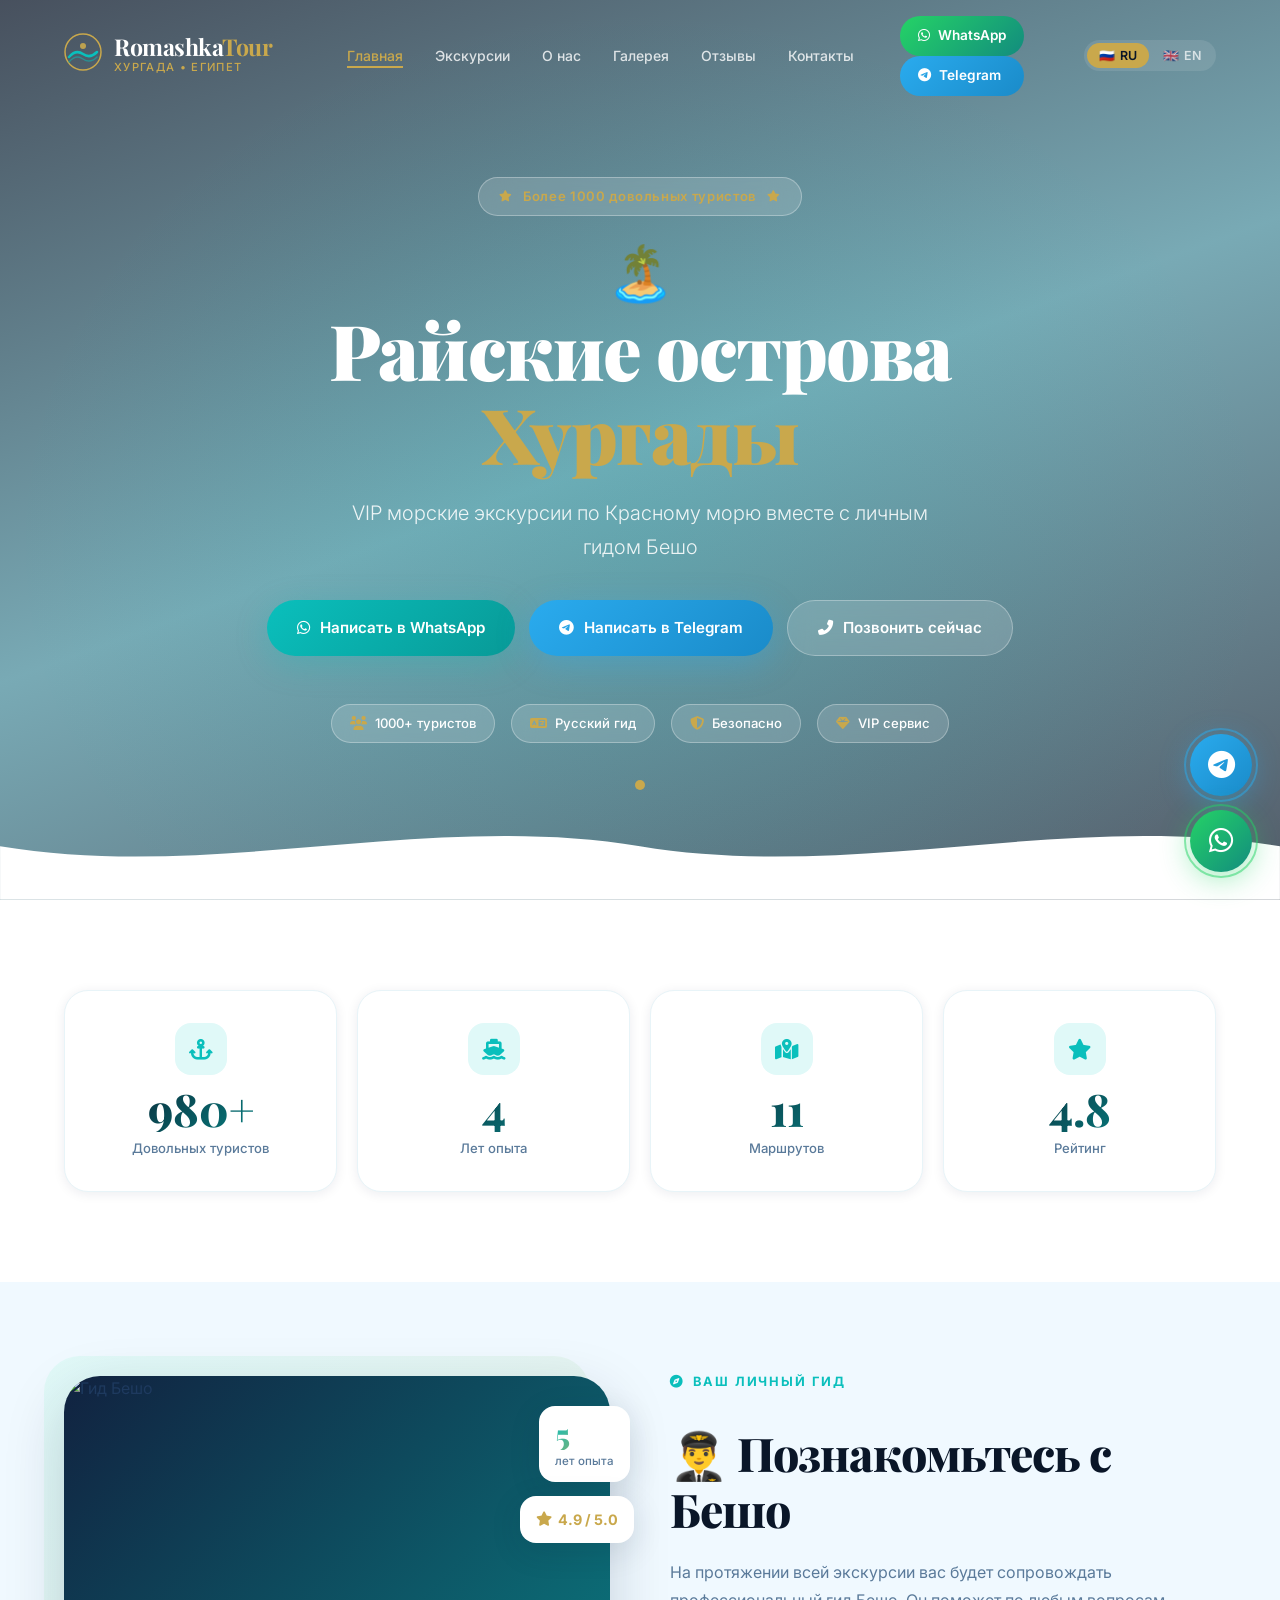
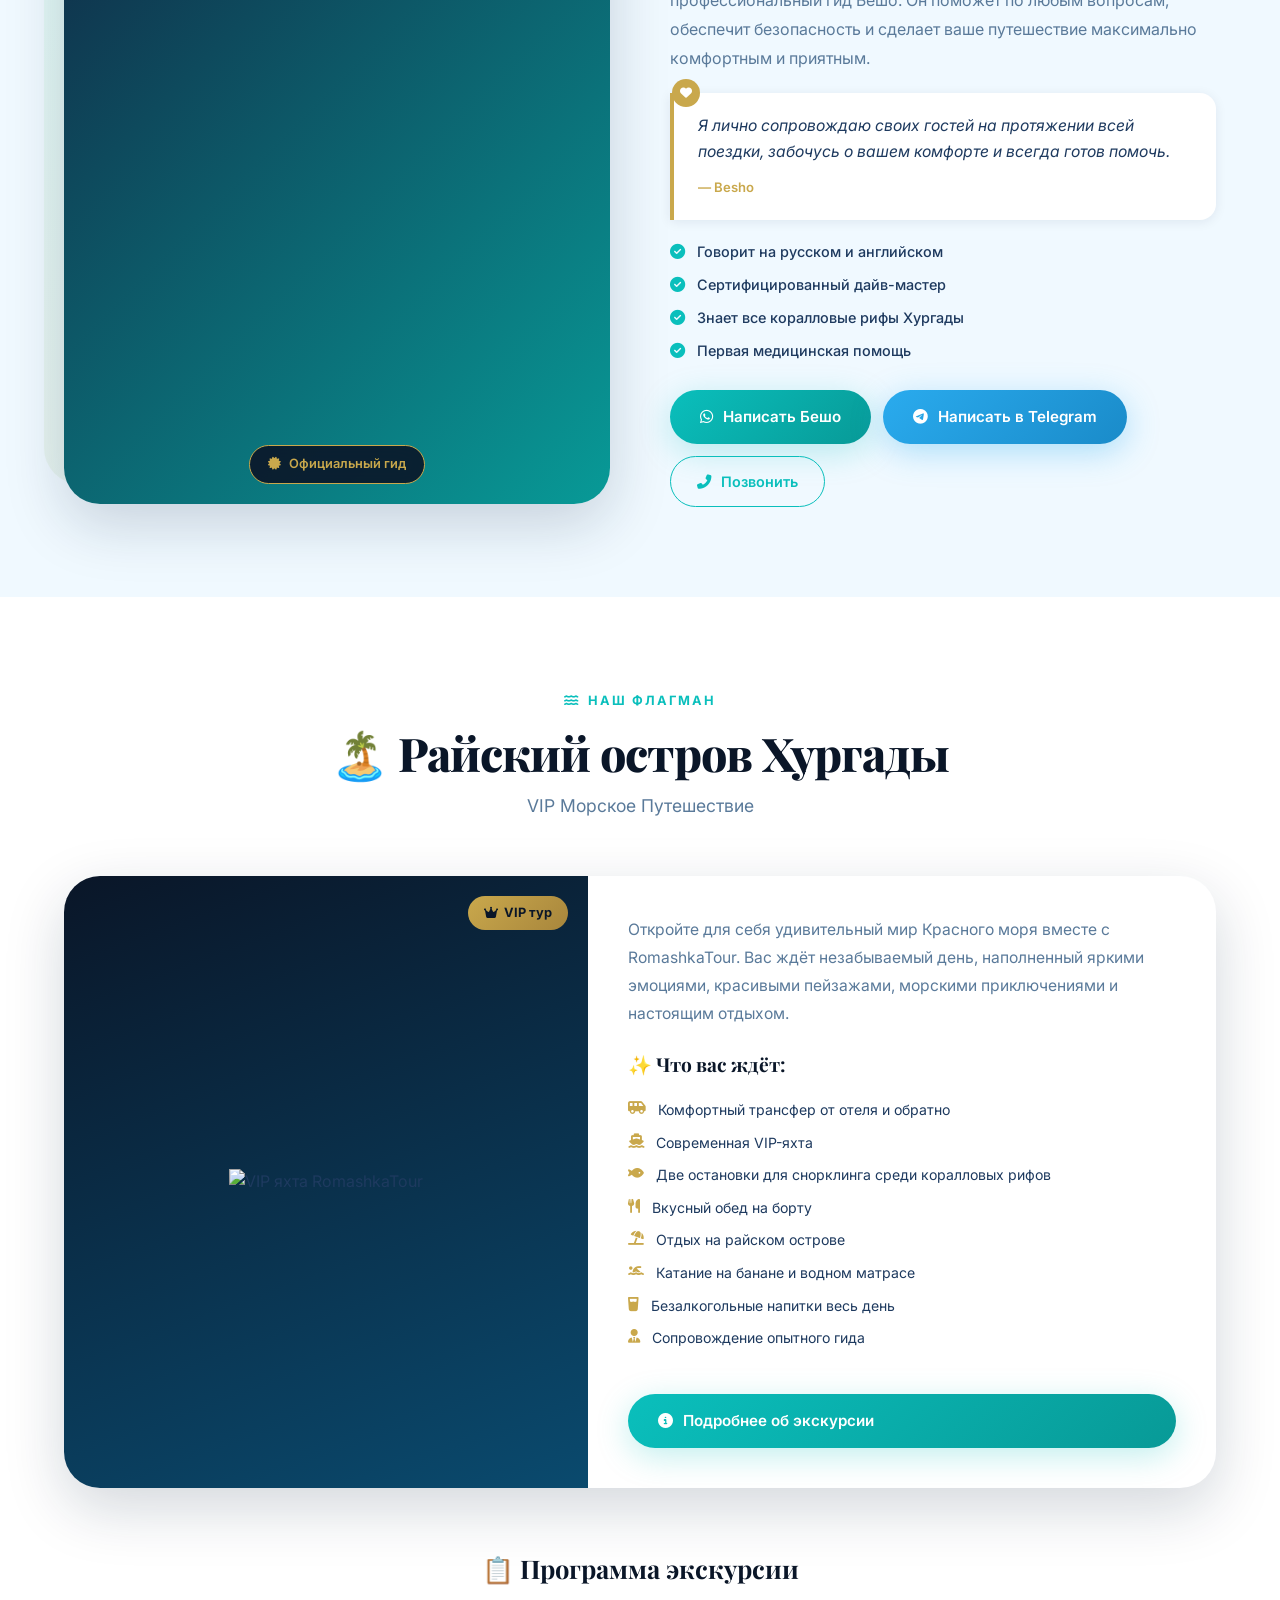
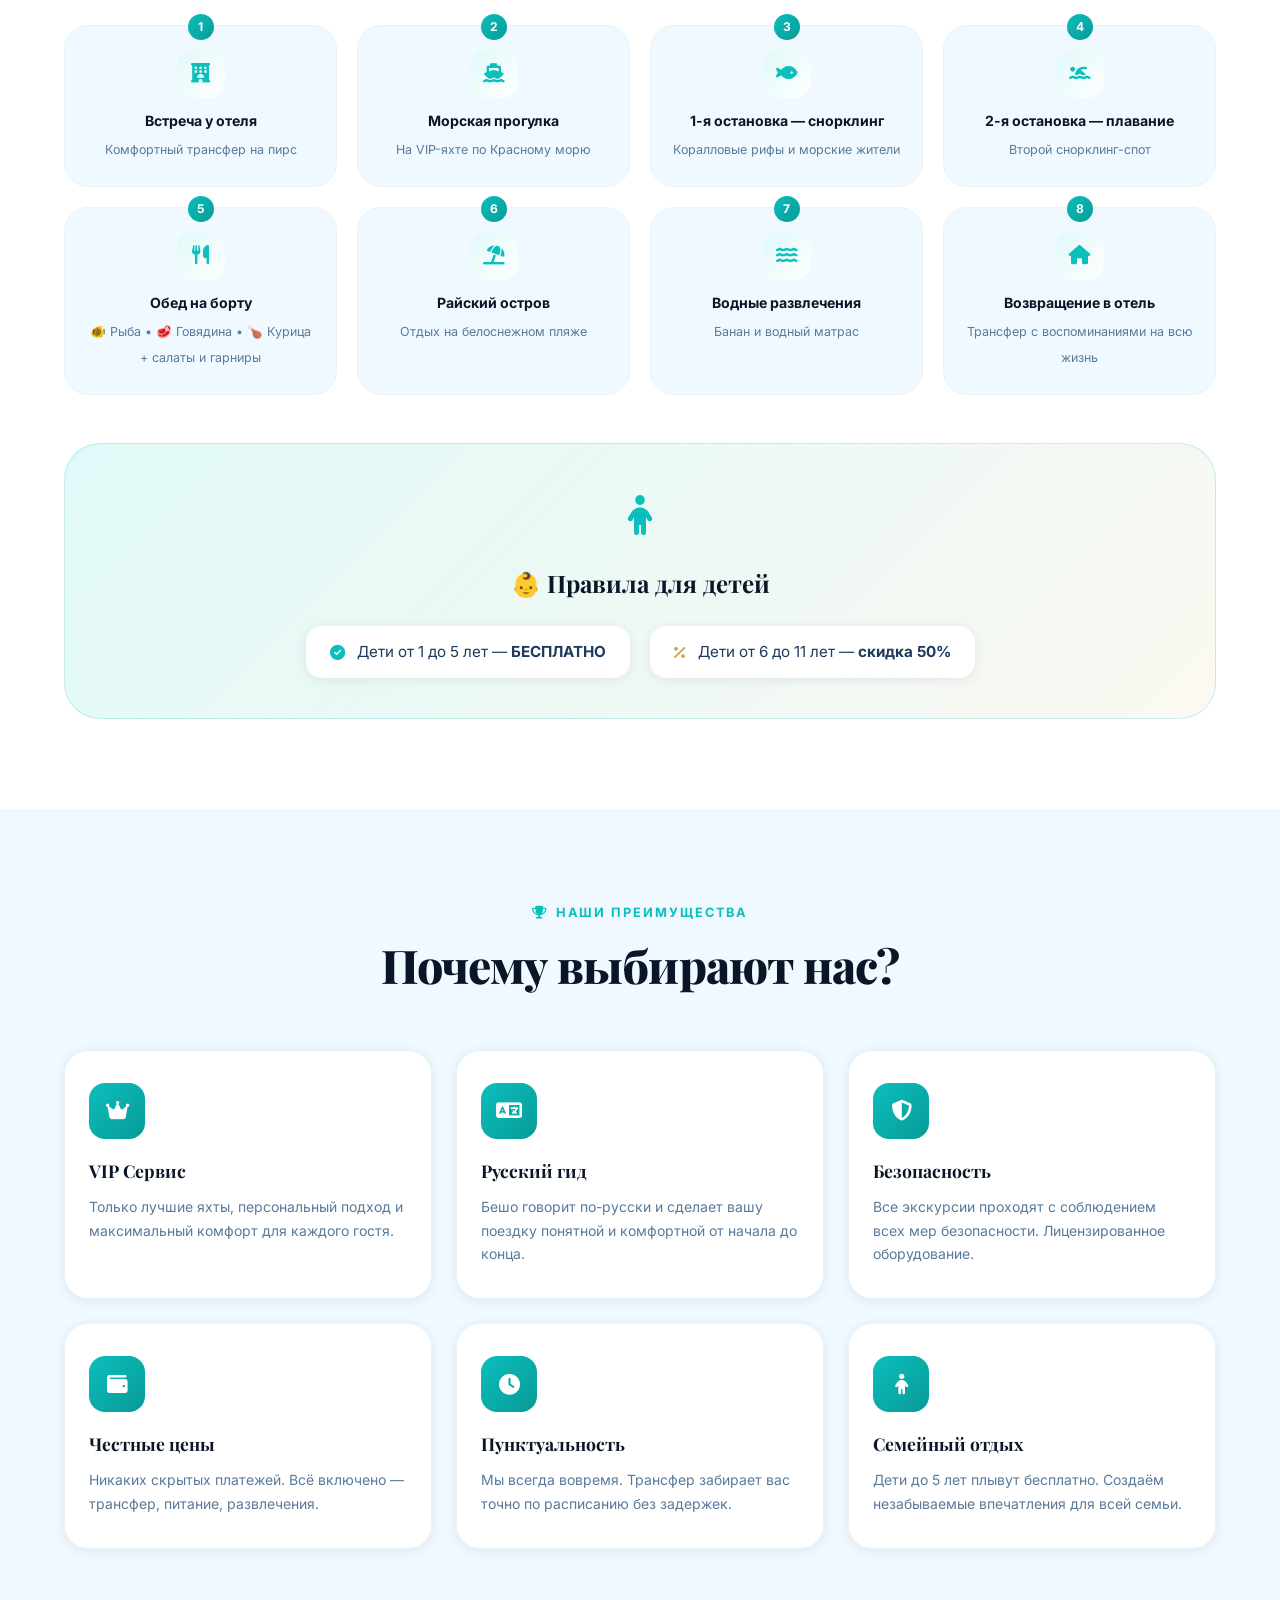
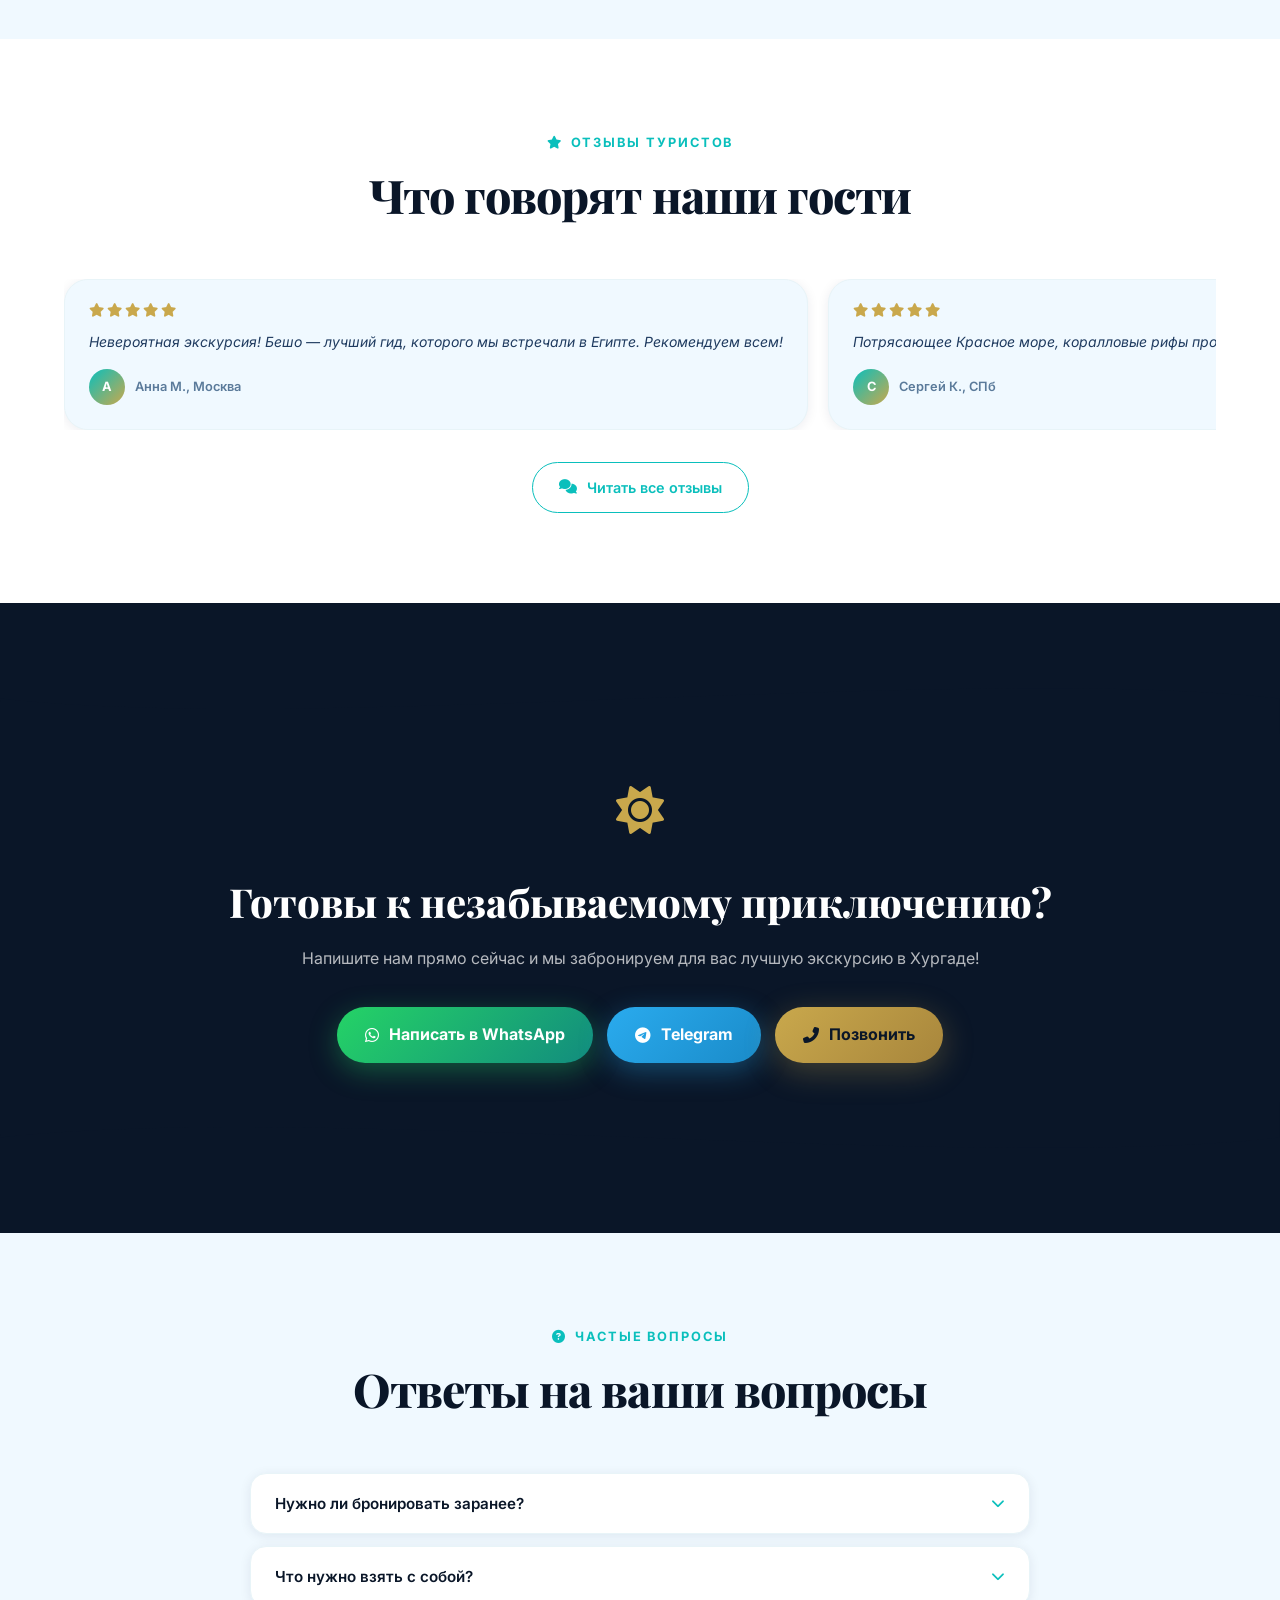
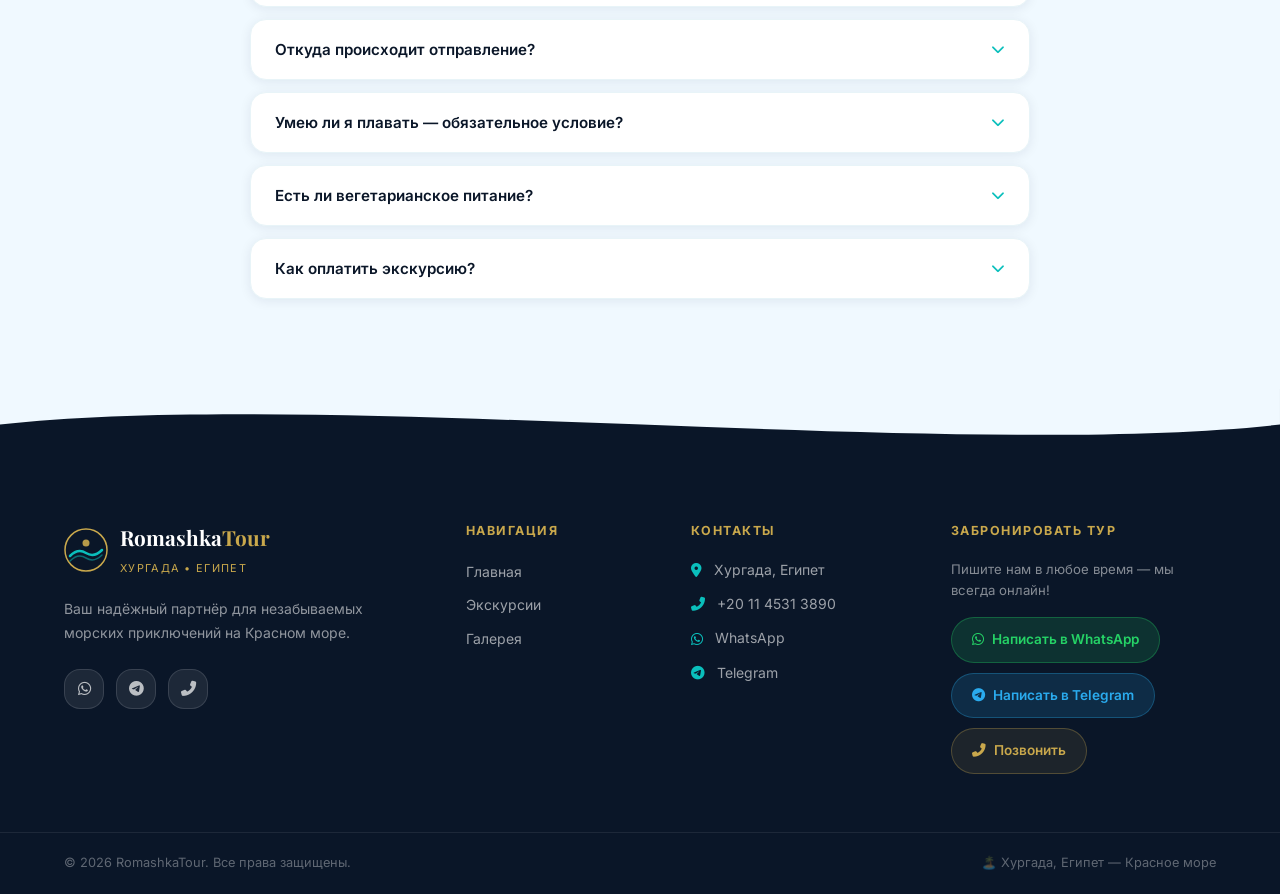
==== commit 966b7063: "Update index.html" ====
--- a/index.html
+++ b/index.html
@@ -18,7 +18,7 @@
   <link href="https://fonts.googleapis.com/css2?family=Playfair+Display:ital,wght@0,400;0,600;0,700;0,900;1,400&family=Inter:wght@300;400;500;600;700&display=swap" rel="stylesheet" />
   <link rel="preconnect" href="https://cdnjs.cloudflare.com" crossorigin />
 <link rel="stylesheet" href="https://cdnjs.cloudflare.com/ajax/libs/font-awesome/6.5.0/css/all.min.css" />
-  <link rel="stylesheet" href="css/style.css" />
+  <link rel="stylesheet" href="style.css" />
 </head>
 <body>
 
@@ -676,6 +676,6 @@
   </div>
 </footer>
 
-<script src="js/script.js"></script>
+<script src="script.js"></script>
 </body>
 </html>
--- a/style.css
+++ b/style.css
@@ -0,0 +1,1169 @@
+/* =====================================================
+   RomashkaTour — Premium CSS 2026
+   Palette: Teal #0ABFBC | Gold #C9A84C | Dark #0A1628
+   ===================================================== */
+
+/* ─── RESET & BASE ─────────────────────────────────── */
+*, *::before, *::after { box-sizing: border-box; margin: 0; padding: 0; }
+
+:root {
+  --teal:       #0ABFBC;
+  --teal-dark:  #089a97;
+  --teal-light: #e0f9f8;
+  --gold:       #C9A84C;
+  --gold-light: #f0d98e;
+  --gold-dark:  #a8863c;
+  --dark:       #0A1628;
+  --dark-2:     #112240;
+  --dark-3:     #1a3050;
+  --white:      #ffffff;
+  --off-white:  #F0F9FF;
+  --gray-1:     #f5f9fc;
+  --gray-2:     #e8f4f8;
+  --gray-3:     #b0c4d8;
+  --text:       #1e3a5f;
+  --text-light: #5a7a9a;
+
+  --radius-sm:  8px;
+  --radius-md:  16px;
+  --radius-lg:  24px;
+  --radius-xl:  36px;
+  --radius-full: 9999px;
+
+  --shadow-sm:  0 2px 12px rgba(10,31,60,0.08);
+  --shadow-md:  0 8px 32px rgba(10,31,60,0.12);
+  --shadow-lg:  0 20px 60px rgba(10,31,60,0.18);
+  --shadow-gold: 0 8px 32px rgba(201,168,76,0.3);
+  --shadow-teal: 0 8px 32px rgba(10,191,188,0.25);
+
+  --glass-bg:   rgba(255,255,255,0.15);
+  --glass-border: rgba(255,255,255,0.3);
+
+  --font-display: 'Playfair Display', Georgia, serif;
+  --font-body:    'Inter', system-ui, sans-serif;
+
+  --transition: 0.35s cubic-bezier(0.4, 0, 0.2, 1);
+  --transition-fast: 0.2s ease;
+}
+
+html { scroll-behavior: smooth; font-size: 16px; }
+
+body {
+  font-family: var(--font-body);
+  color: var(--text);
+  background: var(--white);
+  overflow-x: hidden;
+  line-height: 1.6;
+}
+
+img { max-width: 100%; display: block; }
+a { color: inherit; text-decoration: none; }
+ul { list-style: none; }
+button { cursor: pointer; border: none; background: none; font-family: inherit; }
+
+.container {
+  max-width: 1200px;
+  margin: 0 auto;
+  padding: 0 24px;
+}
+
+.section-pad { padding: 90px 0; }
+
+.mt-2 { margin-top: 24px; }
+
+/* ─── SCROLLBAR ─────────────────────────────────────── */
+::-webkit-scrollbar { width: 8px; }
+::-webkit-scrollbar-track { background: var(--off-white); }
+::-webkit-scrollbar-thumb { background: var(--teal); border-radius: 4px; }
+
+/* ─── PRELOADER ─────────────────────────────────────── */
+.preloader {
+  position: fixed; inset: 0; z-index: 9999;
+  background: var(--dark);
+  display: flex; align-items: center; justify-content: center;
+  transition: opacity 0.6s, visibility 0.6s;
+}
+.preloader.hidden { opacity: 0; visibility: hidden; pointer-events: none; }
+.preloader-inner { text-align: center; }
+.preloader-wave {
+  width: 80px; height: 80px; margin: 0 auto 20px;
+  border: 3px solid rgba(10,191,188,0.2);
+  border-top-color: var(--teal);
+  border-radius: 50%;
+  animation: spin 0.9s linear infinite;
+}
+.preloader-logo { margin-bottom: 16px; animation: pulse 1.5s ease infinite; }
+.preloader-text { color: var(--gold); font-size: 0.9rem; letter-spacing: 0.1em; font-weight: 500; }
+
+/* ─── FLOATING WHATSAPP ─────────────────────────────── */
+.whatsapp-float {
+  position: fixed; bottom: 28px; right: 28px; z-index: 1000;
+  width: 62px; height: 62px;
+  background: linear-gradient(135deg, #25d366, #128c7e);
+  border-radius: 50%;
+  display: flex; align-items: center; justify-content: center;
+  font-size: 1.75rem; color: white;
+  box-shadow: 0 6px 30px rgba(37,211,102,0.45);
+  transition: var(--transition);
+}
+.whatsapp-float:hover { transform: scale(1.12) rotate(-5deg); box-shadow: 0 10px 40px rgba(37,211,102,0.6); }
+.whatsapp-pulse {
+  position: absolute; inset: -6px;
+  border: 2px solid rgba(37,211,102,0.5);
+  border-radius: 50%;
+  animation: waPulse 2s ease infinite;
+}
+
+/* Telegram float — same geometry/shadow/animation as WhatsApp, brand blue, stacked above */
+.telegram-float {
+  position: fixed; bottom: 104px; right: 28px; z-index: 1000;
+  width: 62px; height: 62px;
+  background: linear-gradient(135deg, #2AABEE, #1a8bc9);
+  border-radius: 50%;
+  display: flex; align-items: center; justify-content: center;
+  font-size: 1.75rem; color: white;
+  box-shadow: 0 6px 30px rgba(42,171,238,0.45);
+  transition: var(--transition);
+}
+.telegram-float:hover { transform: scale(1.12) rotate(-5deg); box-shadow: 0 10px 40px rgba(42,171,238,0.6); }
+.telegram-pulse {
+  position: absolute; inset: -6px;
+  border: 2px solid rgba(42,171,238,0.5);
+  border-radius: 50%;
+  animation: waPulse 2s ease infinite;
+}
+
+/* ─── HEADER ─────────────────────────────────────────── */
+.header {
+  position: fixed; top: 0; left: 0; right: 0; z-index: 900;
+  padding: 16px 0;
+  transition: var(--transition);
+}
+.header.scrolled {
+  background: rgba(10,22,40,0.96);
+  backdrop-filter: blur(20px);
+  -webkit-backdrop-filter: blur(20px);
+  padding: 10px 0;
+  box-shadow: 0 4px 30px rgba(0,0,0,0.25);
+}
+.header-inner {
+  display: flex; align-items: center; justify-content: space-between; gap: 20px;
+}
+
+/* Logo */
+.logo { display: flex; align-items: center; gap: 12px; }
+.logo-icon { flex-shrink: 0; }
+.logo-text { display: flex; flex-direction: column; gap: 1px; }
+.logo-name {
+  font-family: var(--font-display);
+  font-size: 1.45rem; font-weight: 700;
+  color: var(--white);
+  letter-spacing: -0.02em;
+  line-height: 1;
+}
+.logo-name span { color: var(--gold); }
+.logo-sub { font-size: 0.7rem; color: var(--gold); letter-spacing: 0.12em; text-transform: uppercase; font-weight: 500; }
+
+/* Nav */
+.nav { display: flex; align-items: center; gap: 32px; }
+.nav-list { display: flex; gap: 4px; }
+.nav-link {
+  color: rgba(255,255,255,0.8);
+  font-size: 0.875rem; font-weight: 500;
+  padding: 8px 14px; border-radius: var(--radius-sm);
+  transition: var(--transition-fast);
+  position: relative;
+}
+.nav-link::after {
+  content: '';
+  position: absolute; bottom: 4px; left: 14px; right: 14px; height: 1.5px;
+  background: var(--gold);
+  transform: scaleX(0);
+  transition: var(--transition-fast);
+  transform-origin: center;
+}
+.nav-link:hover, .nav-link.active { color: var(--white); }
+.nav-link:hover::after, .nav-link.active::after { transform: scaleX(1); }
+.nav-link.active { color: var(--gold); }
+
+.btn-nav-wa {
+  display: flex; align-items: center; gap: 8px;
+  background: linear-gradient(135deg, #25d366, #128c7e);
+  color: white; padding: 9px 18px;
+  border-radius: var(--radius-full); font-size: 0.85rem; font-weight: 600;
+  transition: var(--transition);
+}
+.btn-nav-wa:hover { transform: translateY(-2px); box-shadow: 0 6px 20px rgba(37,211,102,0.4); }
+
+.btn-nav-tg {
+  display: flex; align-items: center; gap: 8px;
+  background: linear-gradient(135deg, #2AABEE, #1a8bc9);
+  color: white; padding: 9px 18px;
+  border-radius: var(--radius-full); font-size: 0.85rem; font-weight: 600;
+  transition: var(--transition);
+}
+.btn-nav-tg:hover { transform: translateY(-2px); box-shadow: 0 6px 20px rgba(42,171,238,0.4); }
+
+/* Header controls */
+.header-controls { display: flex; align-items: center; gap: 16px; }
+
+/* Language Switcher */
+.lang-switcher { display: flex; background: rgba(255,255,255,0.1); border-radius: var(--radius-full); padding: 3px; gap: 2px; }
+.lang-btn {
+  display: flex; align-items: center; gap: 5px;
+  padding: 5px 12px; border-radius: var(--radius-full);
+  font-size: 0.78rem; font-weight: 600; color: rgba(255,255,255,0.7);
+  transition: var(--transition-fast); white-space: nowrap;
+}
+.lang-btn.active { background: var(--gold); color: var(--dark); }
+.lang-btn:hover:not(.active) { color: white; background: rgba(255,255,255,0.15); }
+
+/* Burger */
+.burger {
+  display: none; flex-direction: column; gap: 5px;
+  width: 30px; padding: 4px 0;
+}
+.burger span {
+  display: block; height: 2px; background: white;
+  border-radius: 2px; transition: var(--transition-fast);
+}
+.burger.open span:nth-child(1) { transform: translateY(7px) rotate(45deg); }
+.burger.open span:nth-child(2) { opacity: 0; transform: scaleX(0); }
+.burger.open span:nth-child(3) { transform: translateY(-7px) rotate(-45deg); }
+
+/* ─── HERO ─────────────────────────────────────────── */
+.hero {
+  min-height: 100svh;
+  position: relative;
+  display: flex; align-items: center; justify-content: center;
+  overflow: hidden;
+}
+.hero-bg {
+  position: absolute; inset: 0;
+  background:
+    linear-gradient(160deg,
+      rgba(10,22,40,0.75) 0%,
+      rgba(10,100,120,0.55) 50%,
+      rgba(10,22,40,0.70) 100%),
+    url('https://images.unsplash.com/photo-1516426122078-c23e76319801?w=1920&q=80') center/cover no-repeat;
+}
+.hero-overlay {
+  position: absolute; inset: 0;
+  background: radial-gradient(ellipse at 50% 60%, rgba(10,191,188,0.15) 0%, transparent 70%);
+}
+.hero-particles { position: absolute; inset: 0; overflow: hidden; pointer-events: none; }
+.bubble {
+  position: absolute;
+  border-radius: 50%;
+  background: rgba(10,191,188,0.2);
+  border: 1px solid rgba(10,191,188,0.35);
+  animation: floatBubble linear infinite;
+}
+.hero-wave {
+  position: absolute; bottom: 0; left: 0; right: 0;
+  line-height: 0;
+}
+.hero-wave svg { width: 100%; height: auto; display: block; }
+
+.hero-content {
+  position: relative; z-index: 2;
+  text-align: center;
+  padding: 120px 24px 100px;
+  max-width: 860px;
+}
+
+.hero-badge {
+  display: inline-flex; align-items: center; gap: 10px;
+  background: var(--glass-bg);
+  backdrop-filter: blur(16px);
+  border: 1px solid var(--glass-border);
+  color: var(--gold);
+  padding: 8px 20px; border-radius: var(--radius-full);
+  font-size: 0.82rem; font-weight: 600; letter-spacing: 0.05em;
+  margin-bottom: 24px;
+}
+.hero-badge i { font-size: 0.7rem; }
+
+.hero-title {
+  font-family: var(--font-display);
+  font-size: clamp(2.6rem, 6vw, 5rem);
+  font-weight: 900; color: white;
+  line-height: 1.1; letter-spacing: -0.02em;
+  margin-bottom: 20px;
+}
+.hero-title .hero-emoji { display: block; font-size: 0.7em; margin-bottom: 8px; }
+.hero-title em { display: block; color: var(--gold); font-style: normal; }
+
+.hero-subtitle {
+  font-size: clamp(1rem, 2vw, 1.25rem);
+  color: rgba(255,255,255,0.88);
+  font-weight: 300; line-height: 1.7;
+  margin-bottom: 36px; max-width: 580px; margin-left: auto; margin-right: auto;
+}
+
+.hero-btns {
+  display: flex; flex-wrap: wrap; gap: 14px;
+  justify-content: center; margin-bottom: 48px;
+}
+
+.hero-trust {
+  display: flex; flex-wrap: wrap; gap: 16px;
+  justify-content: center;
+}
+.trust-item {
+  display: flex; align-items: center; gap: 8px;
+  background: var(--glass-bg);
+  backdrop-filter: blur(12px);
+  border: 1px solid var(--glass-border);
+  color: white;
+  padding: 8px 18px; border-radius: var(--radius-full);
+  font-size: 0.82rem; font-weight: 500;
+}
+.trust-item i { color: var(--gold); font-size: 0.85rem; }
+
+.hero-scroll {
+  position: absolute; bottom: 110px; left: 50%; transform: translateX(-50%);
+  z-index: 2;
+}
+.scroll-dot {
+  width: 10px; height: 10px;
+  background: var(--gold);
+  border-radius: 50%;
+  animation: scrollBounce 1.8s ease-in-out infinite;
+}
+
+/* ─── BUTTONS ──────────────────────────────────────── */
+.btn-primary {
+  display: inline-flex; align-items: center; gap: 10px;
+  background: linear-gradient(135deg, var(--teal), var(--teal-dark));
+  color: white; padding: 15px 30px;
+  border-radius: var(--radius-full); font-size: 0.95rem; font-weight: 600;
+  box-shadow: var(--shadow-teal);
+  transition: var(--transition);
+  white-space: nowrap;
+}
+.btn-primary:hover { transform: translateY(-3px); box-shadow: 0 12px 40px rgba(10,191,188,0.45); }
+
+.btn-telegram {
+  display: inline-flex; align-items: center; gap: 10px;
+  background: linear-gradient(135deg, #2AABEE, #1a8bc9);
+  color: white; padding: 15px 30px;
+  border-radius: var(--radius-full); font-size: 0.95rem; font-weight: 600;
+  box-shadow: 0 8px 32px rgba(42,171,238,0.35);
+  transition: var(--transition);
+  white-space: nowrap;
+}
+.btn-telegram:hover { transform: translateY(-3px); box-shadow: 0 12px 40px rgba(42,171,238,0.45); }
+
+.btn-secondary {
+  display: inline-flex; align-items: center; gap: 10px;
+  background: var(--glass-bg);
+  backdrop-filter: blur(12px);
+  border: 1.5px solid var(--glass-border);
+  color: white; padding: 15px 30px;
+  border-radius: var(--radius-full); font-size: 0.95rem; font-weight: 600;
+  transition: var(--transition);
+  white-space: nowrap;
+}
+.btn-secondary:hover { background: rgba(255,255,255,0.25); transform: translateY(-3px); }
+
+.btn-outline {
+  display: inline-flex; align-items: center; gap: 10px;
+  background: transparent;
+  border: 1.5px solid var(--teal);
+  color: var(--teal); padding: 13px 26px;
+  border-radius: var(--radius-full); font-size: 0.9rem; font-weight: 600;
+  transition: var(--transition);
+}
+.btn-outline:hover { background: var(--teal); color: white; transform: translateY(-2px); box-shadow: var(--shadow-teal); }
+
+/* ─── STATS ──────────────────────────────────────────── */
+.stats { background: var(--white); }
+.stats-grid {
+  display: grid; grid-template-columns: repeat(4, 1fr); gap: 20px;
+}
+.stat-card {
+  background: var(--white);
+  border: 1px solid var(--gray-2);
+  border-radius: var(--radius-lg);
+  padding: 32px 20px; text-align: center;
+  box-shadow: var(--shadow-sm);
+  transition: var(--transition);
+  position: relative; overflow: hidden;
+}
+.stat-card::before {
+  content: '';
+  position: absolute; bottom: 0; left: 0; right: 0; height: 3px;
+  background: linear-gradient(90deg, var(--teal), var(--gold));
+  transform: scaleX(0); transform-origin: left;
+  transition: var(--transition);
+}
+.stat-card:hover { transform: translateY(-6px); box-shadow: var(--shadow-md); }
+.stat-card:hover::before { transform: scaleX(1); }
+.stat-icon {
+  width: 52px; height: 52px; margin: 0 auto 12px;
+  background: var(--teal-light);
+  border-radius: var(--radius-md);
+  display: flex; align-items: center; justify-content: center;
+  font-size: 1.3rem; color: var(--teal);
+}
+.stat-num {
+  font-family: var(--font-display);
+  font-size: 2.8rem; font-weight: 800;
+  color: var(--dark); line-height: 1;
+  margin-bottom: 6px;
+  background: linear-gradient(135deg, var(--dark), var(--teal-dark));
+  -webkit-background-clip: text;
+  -webkit-text-fill-color: transparent;
+  background-clip: text;
+}
+.stat-label { font-size: 0.82rem; color: var(--text-light); font-weight: 500; }
+
+/* ─── SECTION HEADERS ─────────────────────────────── */
+.section-header { text-align: center; margin-bottom: 56px; }
+.section-eyebrow {
+  display: inline-flex; align-items: center; gap: 8px;
+  color: var(--teal); font-size: 0.8rem;
+  font-weight: 700; letter-spacing: 0.15em; text-transform: uppercase;
+  margin-bottom: 14px;
+}
+.section-title {
+  font-family: var(--font-display);
+  font-size: clamp(1.9rem, 4vw, 2.9rem);
+  font-weight: 800; color: var(--dark);
+  line-height: 1.2; letter-spacing: -0.02em;
+}
+.section-subtitle {
+  font-size: 1.1rem; color: var(--text-light);
+  margin-top: 10px; font-weight: 400;
+}
+
+/* ─── GUIDE ──────────────────────────────────────────── */
+.guide { background: var(--off-white); }
+.guide-grid {
+  display: grid; grid-template-columns: 1fr 1fr; gap: 60px; align-items: center;
+}
+.guide-photo-wrap { position: relative; }
+.guide-photo-bg {
+  position: absolute; top: -20px; left: -20px; right: 20px; bottom: 20px;
+  background: linear-gradient(135deg, var(--teal-light), rgba(201,168,76,0.12));
+  border-radius: var(--radius-xl);
+  z-index: 0;
+}
+.guide-photo {
+  position: relative; z-index: 1;
+  border-radius: var(--radius-xl); overflow: hidden;
+  aspect-ratio: 3/4;
+  background: linear-gradient(135deg, var(--dark-2), var(--teal-dark));
+  box-shadow: var(--shadow-lg);
+}
+.guide-photo-placeholder {
+  width: 100%; height: 100%;
+  display: flex; align-items: center; justify-content: center;
+  font-size: 6rem; color: rgba(255,255,255,0.3);
+  background: linear-gradient(160deg, #0d2d58, #0a4a6e, #0ABFBC33);
+}
+.guide-badge-float {
+  position: absolute; bottom: 20px; left: 50%; transform: translateX(-50%);
+  display: flex; align-items: center; gap: 8px;
+  background: rgba(10,22,40,0.9);
+  backdrop-filter: blur(12px);
+  border: 1px solid var(--gold);
+  color: var(--gold); padding: 8px 18px;
+  border-radius: var(--radius-full); font-size: 0.8rem; font-weight: 600;
+  white-space: nowrap;
+}
+
+.guide-stat-float {
+  position: absolute; z-index: 2;
+  background: white;
+  border-radius: var(--radius-md); padding: 12px 16px;
+  box-shadow: var(--shadow-md);
+  display: flex; flex-direction: column; gap: 2px;
+}
+.guide-stat-1 { top: 30px; right: -20px; }
+.guide-stat-2 {
+  top: 120px; right: -24px;
+  flex-direction: row; align-items: center; gap: 6px;
+  color: var(--gold); font-weight: 700; font-size: 0.9rem;
+}
+.guide-stat-2 i { color: var(--gold); }
+.gsf-num {
+  font-family: var(--font-display);
+  font-size: 2rem; font-weight: 800;
+  background: linear-gradient(135deg, var(--teal), var(--gold));
+  -webkit-background-clip: text; -webkit-text-fill-color: transparent; background-clip: text;
+  line-height: 1;
+}
+.gsf-label { font-size: 0.72rem; color: var(--text-light); font-weight: 500; }
+
+.guide-info { display: flex; flex-direction: column; gap: 20px; }
+.guide-info .section-eyebrow { justify-content: flex-start; }
+.guide-desc { font-size: 1rem; line-height: 1.8; color: var(--text-light); }
+
+.guide-quote {
+  background: white;
+  border-left: 4px solid var(--gold);
+  border-radius: 0 var(--radius-md) var(--radius-md) 0;
+  padding: 20px 24px;
+  box-shadow: var(--shadow-sm);
+  position: relative;
+}
+.guide-quote-icon {
+  position: absolute; top: -14px; left: -2px;
+  width: 28px; height: 28px;
+  background: var(--gold);
+  border-radius: 50%;
+  display: flex; align-items: center; justify-content: center;
+  color: white; font-size: 0.75rem;
+}
+.guide-quote p { font-size: 0.98rem; color: var(--text); font-style: italic; line-height: 1.7; margin-bottom: 8px; }
+.guide-quote cite { font-size: 0.82rem; color: var(--gold); font-weight: 600; font-style: normal; }
+
+.guide-features { display: flex; flex-direction: column; gap: 10px; }
+.guide-features li {
+  display: flex; align-items: center; gap: 12px;
+  font-size: 0.9rem; color: var(--text); font-weight: 500;
+}
+.guide-features li i { color: var(--teal); font-size: 0.95rem; }
+
+.guide-actions { display: flex; flex-wrap: wrap; gap: 12px; margin-top: 8px; }
+
+/* ─── EXCURSION ──────────────────────────────────────── */
+.main-excursion { background: var(--white); }
+.exc-hero-card {
+  display: grid; grid-template-columns: 1fr 1.2fr; gap: 0;
+  background: white;
+  border-radius: var(--radius-xl);
+  overflow: hidden;
+  box-shadow: var(--shadow-lg);
+  margin-bottom: 60px;
+}
+.exc-hero-img {
+  position: relative;
+  background: linear-gradient(160deg, var(--dark), #0a4a6e);
+  min-height: 480px;
+  display: flex; align-items: center; justify-content: center;
+}
+.exc-hero-img-placeholder {
+  font-size: 6rem;
+  color: rgba(255,255,255,0.25);
+  display: flex; align-items: center; justify-content: center;
+  width: 100%; height: 100%;
+  background: linear-gradient(160deg, #0d2d58 0%, #0a4a6e 60%, rgba(10,191,188,0.2) 100%);
+}
+.exc-hero-badge {
+  position: absolute; top: 20px; right: 20px;
+  display: flex; align-items: center; gap: 6px;
+  background: linear-gradient(135deg, var(--gold), var(--gold-dark));
+  color: var(--dark); padding: 7px 16px;
+  border-radius: var(--radius-full); font-size: 0.8rem; font-weight: 700;
+}
+
+.exc-hero-content {
+  padding: 40px;
+  display: flex; flex-direction: column; gap: 20px;
+}
+.exc-hero-desc { font-size: 0.98rem; line-height: 1.8; color: var(--text-light); }
+.exc-includes-title {
+  font-family: var(--font-display);
+  font-size: 1.2rem; color: var(--dark); font-weight: 700;
+}
+.exc-includes { display: flex; flex-direction: column; gap: 10px; }
+.exc-includes li {
+  display: flex; align-items: flex-start; gap: 12px;
+  font-size: 0.88rem; color: var(--text);
+}
+.exc-includes li i { color: var(--gold); margin-top: 2px; flex-shrink: 0; }
+
+/* Program timeline */
+.program-section { margin-bottom: 48px; }
+.program-title {
+  font-family: var(--font-display);
+  font-size: 1.6rem; font-weight: 700; color: var(--dark);
+  text-align: center; margin-bottom: 36px;
+}
+.program-timeline {
+  display: grid; grid-template-columns: repeat(4, 1fr); gap: 20px;
+}
+.prog-step {
+  background: var(--off-white);
+  border: 1px solid var(--gray-2);
+  border-radius: var(--radius-lg); padding: 24px 20px;
+  display: flex; flex-direction: column; align-items: center;
+  text-align: center; gap: 12px;
+  transition: var(--transition);
+  position: relative;
+}
+.prog-step:hover { transform: translateY(-4px); box-shadow: var(--shadow-md); }
+.prog-num {
+  position: absolute; top: -12px; left: 50%; transform: translateX(-50%);
+  width: 26px; height: 26px;
+  background: linear-gradient(135deg, var(--teal), var(--teal-dark));
+  color: white; border-radius: 50%;
+  font-size: 0.75rem; font-weight: 700;
+  display: flex; align-items: center; justify-content: center;
+}
+.prog-icon {
+  width: 48px; height: 48px;
+  background: linear-gradient(135deg, var(--teal-light), white);
+  border-radius: var(--radius-md);
+  display: flex; align-items: center; justify-content: center;
+  font-size: 1.2rem; color: var(--teal);
+}
+.prog-text strong { display: block; font-size: 0.88rem; color: var(--dark); font-weight: 700; margin-bottom: 4px; }
+.prog-text span { font-size: 0.78rem; color: var(--text-light); line-height: 1.5; }
+
+/* Children card */
+.children-card {
+  background: linear-gradient(135deg, var(--teal-light), rgba(201,168,76,0.08));
+  border: 1px solid rgba(10,191,188,0.2);
+  border-radius: var(--radius-xl);
+  padding: 40px; text-align: center;
+}
+.children-icon { font-size: 2.5rem; margin-bottom: 16px; color: var(--teal); }
+.children-card h3 {
+  font-family: var(--font-display);
+  font-size: 1.5rem; color: var(--dark); margin-bottom: 24px;
+}
+.children-rules {
+  display: flex; flex-wrap: wrap; gap: 20px; justify-content: center;
+}
+.child-rule {
+  display: flex; align-items: center; gap: 12px;
+  background: white;
+  border-radius: var(--radius-md); padding: 14px 24px;
+  font-size: 0.95rem; color: var(--text);
+  box-shadow: var(--shadow-sm);
+}
+.child-rule i.fa-check-circle { color: var(--teal); }
+.child-rule i.fa-percentage { color: var(--gold); }
+
+/* ─── ADVANTAGES ─────────────────────────────────────── */
+.advantages { background: var(--off-white); }
+.adv-grid {
+  display: grid; grid-template-columns: repeat(3, 1fr); gap: 24px;
+}
+.adv-card {
+  background: white;
+  border-radius: var(--radius-lg); padding: 32px 24px;
+  box-shadow: var(--shadow-sm);
+  transition: var(--transition);
+  border: 1px solid var(--gray-2);
+}
+.adv-card:hover { transform: translateY(-6px); box-shadow: var(--shadow-md); }
+.adv-icon {
+  width: 56px; height: 56px;
+  background: linear-gradient(135deg, var(--teal), var(--teal-dark));
+  border-radius: var(--radius-md);
+  display: flex; align-items: center; justify-content: center;
+  font-size: 1.3rem; color: white; margin-bottom: 18px;
+  transition: var(--transition);
+}
+.adv-card:hover .adv-icon {
+  background: linear-gradient(135deg, var(--gold), var(--gold-dark));
+  transform: rotate(8deg) scale(1.05);
+}
+.adv-card h3 { font-family: var(--font-display); font-size: 1.1rem; color: var(--dark); margin-bottom: 10px; font-weight: 700; }
+.adv-card p { font-size: 0.875rem; color: var(--text-light); line-height: 1.7; }
+
+/* ─── MINI REVIEWS ───────────────────────────────────── */
+.mini-reviews { background: var(--white); }
+.review-ticker { overflow: hidden; margin-bottom: 32px; }
+.review-ticker-inner {
+  display: flex; gap: 20px;
+  animation: tickerScroll 20s linear infinite;
+  width: max-content;
+}
+.review-ticker:hover .review-ticker-inner { animation-play-state: paused; }
+.r-card {
+  min-width: 320px;
+  background: var(--off-white);
+  border: 1px solid var(--gray-2);
+  border-radius: var(--radius-lg); padding: 24px;
+  box-shadow: var(--shadow-sm);
+  flex-shrink: 0;
+}
+.r-stars { color: var(--gold); font-size: 0.85rem; margin-bottom: 12px; display: flex; gap: 3px; }
+.r-card p { font-size: 0.875rem; color: var(--text); line-height: 1.65; margin-bottom: 16px; font-style: italic; }
+.r-author { display: flex; align-items: center; gap: 10px; }
+.r-avatar {
+  width: 36px; height: 36px;
+  background: linear-gradient(135deg, var(--teal), var(--gold));
+  border-radius: 50%; color: white;
+  font-size: 0.8rem; font-weight: 700;
+  display: flex; align-items: center; justify-content: center;
+}
+.r-author span { font-size: 0.8rem; color: var(--text-light); font-weight: 600; }
+
+.reviews-cta { text-align: center; }
+
+/* ─── CTA BANNER ─────────────────────────────────────── */
+.cta-banner {
+  background: var(--dark);
+  position: relative; padding: 60px 0;
+}
+.cta-wave-top, .cta-wave-bottom { line-height: 0; }
+.cta-wave-top { margin-bottom: -1px; }
+.cta-wave-bottom { margin-top: -1px; }
+.cta-content {
+  text-align: center; padding: 40px 24px;
+}
+.cta-icon { font-size: 3rem; color: var(--gold); margin-bottom: 20px; animation: spin 6s linear infinite; }
+.cta-content h2 {
+  font-family: var(--font-display);
+  font-size: clamp(1.7rem, 3.5vw, 2.5rem);
+  color: white; margin-bottom: 12px; font-weight: 800;
+}
+.cta-content p { color: rgba(255,255,255,0.7); margin-bottom: 36px; font-size: 1rem; }
+
+.cta-btns { display: flex; flex-wrap: wrap; gap: 14px; justify-content: center; }
+
+.btn-wa-big {
+  display: inline-flex; align-items: center; gap: 10px;
+  background: linear-gradient(135deg, #25d366, #128c7e);
+  color: white; padding: 15px 28px;
+  border-radius: var(--radius-full); font-size: 1rem; font-weight: 700;
+  box-shadow: 0 8px 28px rgba(37,211,102,0.35); transition: var(--transition);
+}
+.btn-wa-big:hover { transform: translateY(-3px); box-shadow: 0 12px 40px rgba(37,211,102,0.5); }
+
+.btn-tg-big {
+  display: inline-flex; align-items: center; gap: 10px;
+  background: linear-gradient(135deg, #2AABEE, #1a8bc9);
+  color: white; padding: 15px 28px;
+  border-radius: var(--radius-full); font-size: 1rem; font-weight: 700;
+  box-shadow: 0 8px 28px rgba(42,171,238,0.35); transition: var(--transition);
+}
+.btn-tg-big:hover { transform: translateY(-3px); box-shadow: 0 12px 40px rgba(42,171,238,0.5); }
+
+.btn-call-big {
+  display: inline-flex; align-items: center; gap: 10px;
+  background: linear-gradient(135deg, var(--gold), var(--gold-dark));
+  color: var(--dark); padding: 15px 28px;
+  border-radius: var(--radius-full); font-size: 1rem; font-weight: 700;
+  box-shadow: var(--shadow-gold); transition: var(--transition);
+}
+.btn-call-big:hover { transform: translateY(-3px); box-shadow: 0 12px 40px rgba(201,168,76,0.5); }
+
+/* ─── FAQ ─────────────────────────────────────────────── */
+.faq { background: var(--off-white); }
+.faq-list { max-width: 780px; margin: 0 auto; display: flex; flex-direction: column; gap: 12px; }
+.faq-item {
+  background: white; border-radius: var(--radius-md);
+  border: 1px solid var(--gray-2);
+  box-shadow: var(--shadow-sm); overflow: hidden;
+}
+.faq-q {
+  width: 100%; display: flex; align-items: center; justify-content: space-between;
+  padding: 20px 24px; gap: 16px;
+  font-size: 0.95rem; font-weight: 600; color: var(--dark);
+  transition: var(--transition-fast); text-align: left;
+}
+.faq-q:hover { background: var(--off-white); }
+.faq-q i {
+  flex-shrink: 0; color: var(--teal); font-size: 0.85rem;
+  transition: var(--transition-fast);
+}
+.faq-item.open .faq-q { color: var(--teal); }
+.faq-item.open .faq-q i { transform: rotate(180deg); color: var(--gold); }
+.faq-a {
+  max-height: 0; overflow: hidden;
+  transition: max-height 0.4s cubic-bezier(0.4,0,0.2,1), padding 0.3s;
+  padding: 0 24px;
+}
+.faq-item.open .faq-a { max-height: 200px; padding: 0 24px 20px; }
+.faq-a p { font-size: 0.88rem; color: var(--text-light); line-height: 1.75; }
+
+/* ─── FOOTER ──────────────────────────────────────────── */
+.footer { background: var(--dark); }
+.footer-wave { line-height: 0; }
+.footer-wave svg { display: block; }
+.footer-main {
+  display: grid;
+  grid-template-columns: 2fr 1fr 1.2fr 1.5fr;
+  gap: 48px; padding: 60px 24px 48px;
+}
+
+.footer-logo { display: flex; align-items: center; gap: 12px; margin-bottom: 18px; }
+.footer-logo-name { font-family: var(--font-display); font-size: 1.3rem; font-weight: 700; color: white; display: block; }
+.footer-logo-name span { color: var(--gold); }
+.footer-logo-sub { font-size: 0.68rem; color: var(--gold); letter-spacing: 0.12em; text-transform: uppercase; }
+.footer-desc { font-size: 0.875rem; color: rgba(255,255,255,0.55); line-height: 1.7; margin-bottom: 24px; }
+.footer-socials { display: flex; gap: 12px; }
+.footer-socials a {
+  width: 40px; height: 40px;
+  background: rgba(255,255,255,0.08);
+  border: 1px solid rgba(255,255,255,0.12);
+  border-radius: var(--radius-md);
+  display: flex; align-items: center; justify-content: center;
+  color: rgba(255,255,255,0.7); font-size: 0.95rem;
+  transition: var(--transition-fast);
+}
+.footer-socials a:hover { background: var(--teal); color: white; border-color: var(--teal); }
+
+.footer-nav-block h4,
+.footer-contact-block h4,
+.footer-cta-block h4 {
+  font-size: 0.78rem; font-weight: 700; color: var(--gold);
+  letter-spacing: 0.12em; text-transform: uppercase;
+  margin-bottom: 18px;
+}
+.footer-nav-block ul { display: flex; flex-direction: column; gap: 8px; }
+.footer-nav-block a { font-size: 0.875rem; color: rgba(255,255,255,0.6); transition: var(--transition-fast); }
+.footer-nav-block a:hover { color: var(--teal); padding-left: 4px; }
+
+.footer-contacts { display: flex; flex-direction: column; gap: 12px; }
+.footer-contacts li { display: flex; align-items: center; gap: 12px; font-size: 0.875rem; color: rgba(255,255,255,0.6); }
+.footer-contacts li i { color: var(--teal); flex-shrink: 0; }
+.footer-contacts a:hover { color: var(--teal); }
+
+.footer-cta-block p { font-size: 0.825rem; color: rgba(255,255,255,0.5); margin-bottom: 16px; line-height: 1.6; }
+.btn-footer-wa, .btn-footer-tg, .btn-footer-call {
+  display: flex; align-items: center; gap: 8px;
+  padding: 11px 20px; border-radius: var(--radius-full);
+  font-size: 0.85rem; font-weight: 600;
+  margin-bottom: 10px; transition: var(--transition); width: fit-content;
+}
+.btn-footer-wa { background: rgba(37,211,102,0.15); color: #25d366; border: 1px solid rgba(37,211,102,0.3); }
+.btn-footer-wa:hover { background: #25d366; color: white; }
+.btn-footer-tg { background: rgba(42,171,238,0.15); color: #2AABEE; border: 1px solid rgba(42,171,238,0.3); }
+.btn-footer-tg:hover { background: #2AABEE; color: white; }
+.btn-footer-call { background: rgba(201,168,76,0.1); color: var(--gold); border: 1px solid rgba(201,168,76,0.3); }
+.btn-footer-call:hover { background: var(--gold); color: var(--dark); }
+
+.footer-bottom {
+  border-top: 1px solid rgba(255,255,255,0.08);
+  padding: 20px 0;
+}
+.footer-bottom-inner {
+  display: flex; justify-content: space-between; align-items: center; flex-wrap: wrap; gap: 8px;
+}
+.footer-bottom p { font-size: 0.8rem; color: rgba(255,255,255,0.35); }
+
+/* ─── AOS-LIKE ANIMATIONS ─────────────────────────────── */
+[data-aos] {
+  opacity: 1;
+  transform: translate(0, 0);
+  transition: opacity 0.65s ease, transform 0.65s ease;
+}
+html.js [data-aos] {
+  opacity: 0;
+  transform: translateY(30px);
+}
+html.js [data-aos="fade-right"] { transform: translateX(-30px); }
+html.js [data-aos="fade-left"] { transform: translateX(30px); }
+html.js [data-aos="fade-down"] { transform: translateY(-20px); }
+html.js [data-aos].visible {
+  opacity: 1;
+  transform: translate(0, 0);
+}
+
+/* ─── KEYFRAMES ────────────────────────────────────────── */
+@keyframes spin { to { transform: rotate(360deg); } }
+@keyframes pulse { 0%,100% { transform: scale(1); } 50% { transform: scale(1.05); } }
+@keyframes waPulse {
+  0% { transform: scale(1); opacity: 0.8; }
+  70% { transform: scale(1.6); opacity: 0; }
+  100% { transform: scale(1.6); opacity: 0; }
+}
+@keyframes floatBubble {
+  0% { transform: translateY(0) scale(1); opacity: 0; }
+  10% { opacity: 1; }
+  90% { opacity: 0.5; }
+  100% { transform: translateY(-100vh) scale(1.2); opacity: 0; }
+}
+@keyframes scrollBounce {
+  0%,100% { transform: translateY(0); opacity: 1; }
+  50% { transform: translateY(8px); opacity: 0.5; }
+}
+@keyframes tickerScroll {
+  0% { transform: translateX(0); }
+  100% { transform: translateX(-50%); }
+}
+
+/* ─── PAGE-SPECIFIC: EXCURSIONS ─────────────────────── */
+.page-hero {
+  min-height: 55vh;
+  background: linear-gradient(160deg, rgba(10,22,40,0.85) 0%, rgba(10,100,120,0.6) 100%),
+              url('https://images.unsplash.com/photo-1505118380757-91f5f5632de0?w=1600&q=80') center/cover;
+  display: flex; align-items: center; justify-content: center;
+  text-align: center; position: relative;
+  padding-top: 80px;
+}
+.page-hero-content { padding: 60px 24px; }
+.page-hero h1 {
+  font-family: var(--font-display);
+  font-size: clamp(2.2rem, 5vw, 3.8rem);
+  color: white; font-weight: 900; margin-bottom: 16px;
+}
+.page-hero p {
+  font-size: 1.1rem; color: rgba(255,255,255,0.8);
+  max-width: 600px; margin: 0 auto;
+}
+.page-hero-wave { position: absolute; bottom: 0; left: 0; right: 0; line-height: 0; }
+
+.exc-grid {
+  display: grid; grid-template-columns: repeat(3, 1fr); gap: 28px;
+}
+.exc-card {
+  background: white; border-radius: var(--radius-xl);
+  box-shadow: var(--shadow-sm); overflow: hidden;
+  border: 1px solid var(--gray-2);
+  transition: var(--transition);
+}
+.exc-card:hover { transform: translateY(-8px); box-shadow: var(--shadow-lg); }
+.exc-card-img {
+  height: 220px; position: relative; overflow: hidden;
+  background: linear-gradient(160deg, var(--dark-2), var(--teal-dark));
+}
+.exc-card-img-inner {
+  width: 100%; height: 100%;
+  display: flex; align-items: center; justify-content: center;
+  font-size: 5rem; color: rgba(255,255,255,0.3);
+}
+.exc-tag {
+  position: absolute; top: 14px; left: 14px;
+  background: var(--gold);
+  color: var(--dark); padding: 4px 12px;
+  border-radius: var(--radius-full); font-size: 0.72rem; font-weight: 700;
+}
+.exc-card-body { padding: 24px; }
+.exc-card-body h3 {
+  font-family: var(--font-display);
+  font-size: 1.15rem; color: var(--dark); font-weight: 700; margin-bottom: 10px;
+}
+.exc-card-body p { font-size: 0.85rem; color: var(--text-light); line-height: 1.65; margin-bottom: 18px; }
+.exc-card-meta { display: flex; gap: 12px; flex-wrap: wrap; margin-bottom: 16px; }
+.exc-meta-item {
+  display: flex; align-items: center; gap: 6px;
+  font-size: 0.78rem; color: var(--text-light); font-weight: 500;
+}
+.exc-meta-item i { color: var(--teal); }
+.exc-card-btn {
+  display: flex; align-items: center; gap: 8px;
+  width: 100%; justify-content: center;
+  background: linear-gradient(135deg, var(--teal), var(--teal-dark));
+  color: white; padding: 11px;
+  border-radius: var(--radius-md); font-size: 0.85rem; font-weight: 600;
+  transition: var(--transition);
+}
+.exc-card-btn:hover { box-shadow: var(--shadow-teal); transform: translateY(-1px); }
+
+/* ─── GALLERY ──────────────────────────────────────────── */
+.gallery-grid {
+  columns: 3; gap: 18px; column-fill: balance;
+}
+.gallery-item {
+  break-inside: avoid;
+  margin-bottom: 18px;
+  border-radius: var(--radius-lg);
+  overflow: hidden;
+  position: relative; cursor: pointer;
+}
+.gallery-item-inner {
+  background: linear-gradient(160deg, var(--dark-2), #0a4a6e);
+  transition: transform 0.4s ease;
+  display: flex; align-items: center; justify-content: center;
+  color: rgba(255,255,255,0.25); font-size: 3rem;
+}
+.gallery-item:nth-child(odd) .gallery-item-inner { aspect-ratio: 4/5; }
+.gallery-item:nth-child(even) .gallery-item-inner { aspect-ratio: 4/3; }
+.gallery-item:nth-child(3n) .gallery-item-inner { aspect-ratio: 1/1; }
+.gallery-overlay {
+  position: absolute; inset: 0;
+  background: linear-gradient(to top, rgba(10,22,40,0.85) 0%, transparent 60%);
+  opacity: 0; transition: var(--transition);
+  display: flex; flex-direction: column; justify-content: flex-end;
+  padding: 20px;
+}
+.gallery-item:hover .gallery-overlay { opacity: 1; }
+.gallery-item:hover .gallery-item-inner { transform: scale(1.04); }
+.gallery-caption { color: white; font-size: 0.875rem; font-weight: 600; }
+.gallery-zoom { color: var(--gold); font-size: 1.2rem; }
+
+/* ─── REVIEWS ──────────────────────────────────────────── */
+.reviews-grid {
+  display: grid; grid-template-columns: repeat(2, 1fr); gap: 24px;
+}
+.review-card {
+  background: white; border-radius: var(--radius-xl);
+  padding: 30px; box-shadow: var(--shadow-sm);
+  border: 1px solid var(--gray-2);
+  transition: var(--transition); position: relative;
+}
+.review-card:hover { transform: translateY(-5px); box-shadow: var(--shadow-md); }
+.review-card::before {
+  content: '"';
+  position: absolute; top: -10px; left: 24px;
+  font-family: var(--font-display);
+  font-size: 6rem; line-height: 1;
+  color: var(--teal); opacity: 0.12;
+}
+.rc-header { display: flex; align-items: center; gap: 14px; margin-bottom: 16px; }
+.rc-avatar {
+  width: 50px; height: 50px; border-radius: 50%;
+  background: linear-gradient(135deg, var(--teal), var(--gold));
+  display: flex; align-items: center; justify-content: center;
+  font-size: 1.2rem; font-weight: 800; color: white;
+  flex-shrink: 0;
+}
+.rc-meta { flex: 1; }
+.rc-name { font-weight: 700; color: var(--dark); font-size: 0.95rem; }
+.rc-origin { font-size: 0.78rem; color: var(--text-light); margin-top: 2px; }
+.rc-date { font-size: 0.75rem; color: var(--text-light); margin-left: auto; }
+.rc-stars { display: flex; gap: 3px; margin-bottom: 12px; }
+.rc-stars i { color: var(--gold); font-size: 0.82rem; }
+.rc-text { font-size: 0.875rem; color: var(--text-light); line-height: 1.75; font-style: italic; }
+.rc-excursion {
+  display: inline-flex; align-items: center; gap: 6px;
+  margin-top: 14px;
+  background: var(--teal-light);
+  color: var(--teal); padding: 4px 12px;
+  border-radius: var(--radius-full); font-size: 0.75rem; font-weight: 600;
+}
+
+/* ─── CONTACTS ─────────────────────────────────────────── */
+.contacts-grid {
+  display: grid; grid-template-columns: 1fr 1fr; gap: 40px;
+}
+.contact-card {
+  background: white; border-radius: var(--radius-xl);
+  padding: 36px; box-shadow: var(--shadow-sm);
+  border: 1px solid var(--gray-2);
+  text-align: center; transition: var(--transition);
+}
+.contact-card:hover { transform: translateY(-6px); box-shadow: var(--shadow-lg); }
+.contact-card-icon {
+  width: 72px; height: 72px; margin: 0 auto 20px;
+  border-radius: var(--radius-lg);
+  display: flex; align-items: center; justify-content: center;
+  font-size: 1.8rem;
+}
+.cc-wa { background: linear-gradient(135deg, rgba(37,211,102,0.12), rgba(37,211,102,0.06)); color: #25d366; }
+.cc-tg { background: linear-gradient(135deg, rgba(42,171,238,0.12), rgba(42,171,238,0.06)); color: #2AABEE; }
+.cc-phone { background: linear-gradient(135deg, rgba(10,191,188,0.15), rgba(10,191,188,0.05)); color: var(--teal); }
+.cc-location { background: linear-gradient(135deg, rgba(201,168,76,0.12), rgba(201,168,76,0.06)); color: var(--gold); }
+.contact-card h3 { font-family: var(--font-display); font-size: 1.2rem; color: var(--dark); margin-bottom: 8px; }
+.contact-card p { font-size: 0.875rem; color: var(--text-light); margin-bottom: 18px; line-height: 1.65; }
+.contact-card .btn-contact {
+  display: inline-flex; align-items: center; gap: 8px;
+  padding: 12px 24px; border-radius: var(--radius-full);
+  font-size: 0.875rem; font-weight: 700; transition: var(--transition);
+}
+.btn-contact-wa { background: linear-gradient(135deg, #25d366, #128c7e); color: white; }
+.btn-contact-wa:hover { box-shadow: 0 8px 24px rgba(37,211,102,0.4); transform: translateY(-2px); }
+.btn-contact-tg { background: linear-gradient(135deg, #2AABEE, #1a8bc9); color: white; }
+.btn-contact-tg:hover { box-shadow: 0 8px 24px rgba(42,171,238,0.4); transform: translateY(-2px); }
+.btn-contact-phone { background: linear-gradient(135deg, var(--teal), var(--teal-dark)); color: white; }
+.btn-contact-phone:hover { box-shadow: var(--shadow-teal); transform: translateY(-2px); }
+.btn-contact-map { background: linear-gradient(135deg, var(--gold), var(--gold-dark)); color: var(--dark); }
+.btn-contact-map:hover { box-shadow: var(--shadow-gold); transform: translateY(-2px); }
+
+/* ─── ABOUT ─────────────────────────────────────────────── */
+.about-grid { display: grid; grid-template-columns: 1fr 1.1fr; gap: 60px; align-items: start; }
+.about-values { display: grid; grid-template-columns: 1fr 1fr; gap: 16px; }
+.value-card {
+  background: white; border-radius: var(--radius-lg);
+  padding: 22px 18px; border: 1px solid var(--gray-2);
+  box-shadow: var(--shadow-sm); transition: var(--transition);
+}
+.value-card:hover { transform: translateY(-4px); box-shadow: var(--shadow-md); }
+.value-icon { font-size: 1.6rem; margin-bottom: 10px; }
+.value-card h4 { font-family: var(--font-display); font-size: 0.95rem; color: var(--dark); margin-bottom: 6px; font-weight: 700; }
+.value-card p { font-size: 0.8rem; color: var(--text-light); line-height: 1.6; }
+
+/* ─── RESPONSIVE ─────────────────────────────────────── */
+@media (max-width: 1024px) {
+  .stats-grid { grid-template-columns: repeat(2, 1fr); }
+  .program-timeline { grid-template-columns: repeat(2, 1fr); }
+  .footer-main { grid-template-columns: 1fr 1fr; }
+  .adv-grid { grid-template-columns: repeat(2, 1fr); }
+  .exc-grid { grid-template-columns: repeat(2, 1fr); }
+  .exc-hero-card { grid-template-columns: 1fr; }
+  .about-grid { grid-template-columns: 1fr; }
+}
+
+@media (max-width: 768px) {
+  .section-pad { padding: 64px 0; }
+  .section-title { font-size: 1.7rem; }
+
+  .nav {
+    position: fixed; top: 0; right: -100%; bottom: 0;
+    width: min(320px, 100vw);
+    background: rgba(10,22,40,0.97);
+    backdrop-filter: blur(24px);
+    flex-direction: column; align-items: flex-start;
+    padding: 100px 32px 32px; gap: 8px;
+    transition: right 0.4s cubic-bezier(0.4,0,0.2,1);
+    z-index: 850; overflow-y: auto;
+  }
+  .nav.open { right: 0; box-shadow: -20px 0 60px rgba(0,0,0,0.4); }
+  .nav-list { flex-direction: column; width: 100%; gap: 2px; }
+  .nav-link { font-size: 1.1rem; padding: 12px 16px; width: 100%; }
+  .nav-cta { margin-top: 20px; }
+  .btn-nav-wa, .btn-nav-tg { width: 100%; justify-content: center; padding: 14px 20px; }
+
+  .burger { display: flex; }
+
+  .guide-grid { grid-template-columns: 1fr; gap: 36px; }
+  .guide-stat-1 { right: 10px; top: 20px; }
+  .guide-stat-2 { right: 10px; top: 100px; }
+
+  .stats-grid { grid-template-columns: repeat(2, 1fr); }
+  .adv-grid { grid-template-columns: 1fr; }
+
+  .exc-hero-card { grid-template-columns: 1fr; }
+  .exc-hero-img { min-height: 280px; }
+  .exc-hero-content { padding: 24px; }
+  .exc-grid { grid-template-columns: 1fr; }
+
+  .program-timeline { grid-template-columns: 1fr 1fr; }
+
+  .reviews-grid { grid-template-columns: 1fr; }
+  .contacts-grid { grid-template-columns: 1fr; }
+
+  .gallery-grid { columns: 2; }
+
+  .hero-btns { flex-direction: column; align-items: center; }
+  .btn-primary, .btn-secondary, .btn-telegram { width: 100%; max-width: 320px; justify-content: center; }
+
+  .footer-main { grid-template-columns: 1fr; gap: 32px; padding: 40px 24px; }
+
+  .cta-btns { flex-direction: column; align-items: center; }
+  .btn-wa-big, .btn-tg-big, .btn-call-big { width: 100%; max-width: 300px; justify-content: center; }
+
+  .guide-actions { flex-direction: column; }
+  .guide-actions .btn-primary, .guide-actions .btn-outline, .guide-actions .btn-telegram { justify-content: center; }
+
+  .children-rules { flex-direction: column; }
+}
+
+@media (max-width: 480px) {
+  .stats-grid { grid-template-columns: 1fr 1fr; gap: 12px; }
+  .program-timeline { grid-template-columns: 1fr; }
+  .gallery-grid { columns: 1; }
+  .about-values { grid-template-columns: 1fr; }
+  .hero-trust { gap: 8px; }
+  .trust-item { font-size: 0.75rem; padding: 6px 12px; }
+  .footer-bottom-inner { flex-direction: column; text-align: center; }
+}
+
+/* ─── NAV OVERLAY (mobile) ─────────────────────────────── */
+.nav-overlay {
+  display: none;
+  position: fixed; inset: 0; z-index: 840;
+  background: rgba(0,0,0,0.6); backdrop-filter: blur(4px);
+}
+.nav-overlay.visible { display: block; }
+/* === Свайп-галерея в карточках экскурсий === */
+.exc-card-img-inner{position:absolute;inset:0;padding:0;overflow:hidden;display:block;}
+.exc-slider-track{display:flex;height:100%;transition:transform .35s ease;}
+.exc-slider-track img{min-width:100%;width:100%;height:100%;object-fit:cover;display:block;-webkit-user-drag:none;}
+.exc-slider-arrow{position:absolute;top:50%;transform:translateY(-50%);width:36px;height:36px;border:0;border-radius:50%;background:rgba(0,0,0,.45);color:#fff;font-size:15px;line-height:1;cursor:pointer;display:flex;align-items:center;justify-content:center;opacity:0;transition:opacity .2s;z-index:4;}
+.exc-card-img:hover .exc-slider-arrow{opacity:1;}
+.exc-slider-prev{left:10px;} .exc-slider-next{right:10px;}
+.exc-slider-dots{position:absolute;bottom:10px;left:0;right:0;display:flex;gap:6px;justify-content:center;z-index:4;pointer-events:none;}
+.exc-slider-dots span{width:7px;height:7px;border-radius:50%;background:rgba(255,255,255,.5);transition:background .2s;}
+.exc-slider-dots span.active{background:#fff;}
+@media(max-width:768px){.exc-slider-arrow{display:none;}}
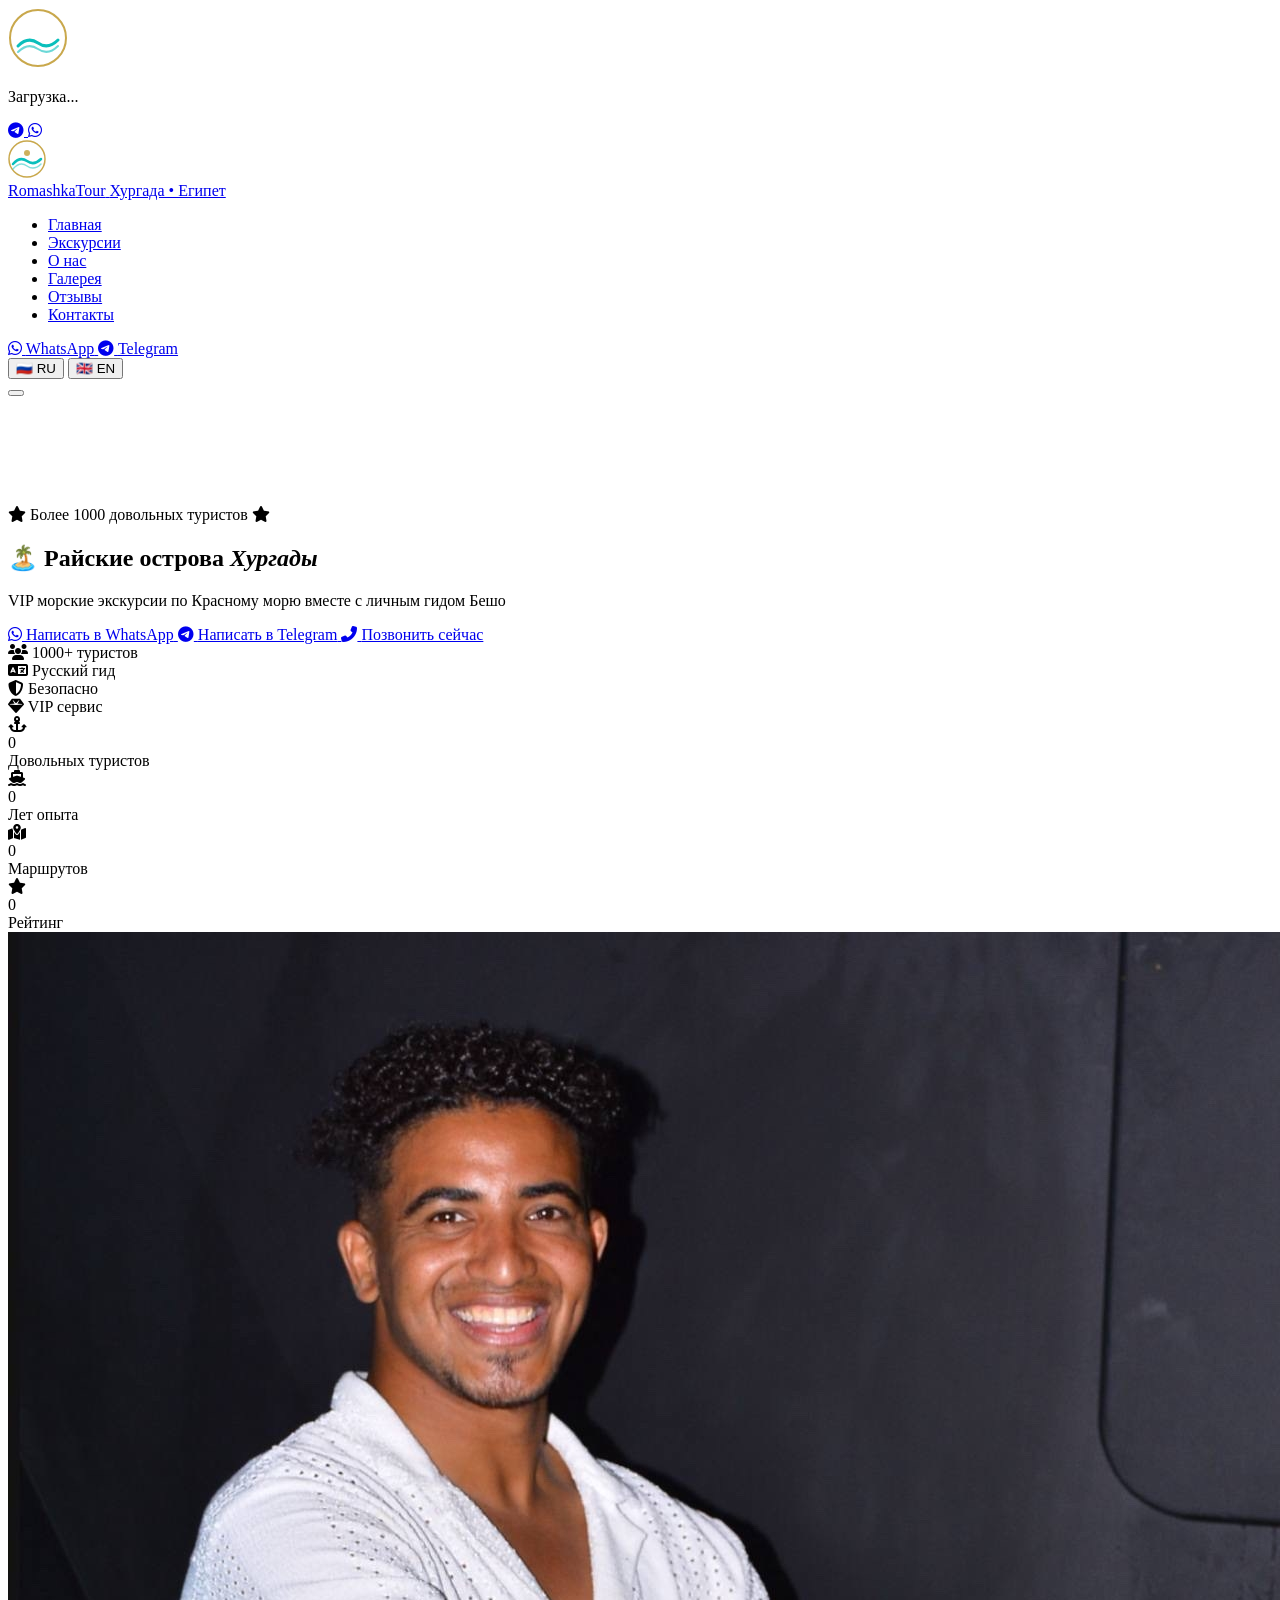
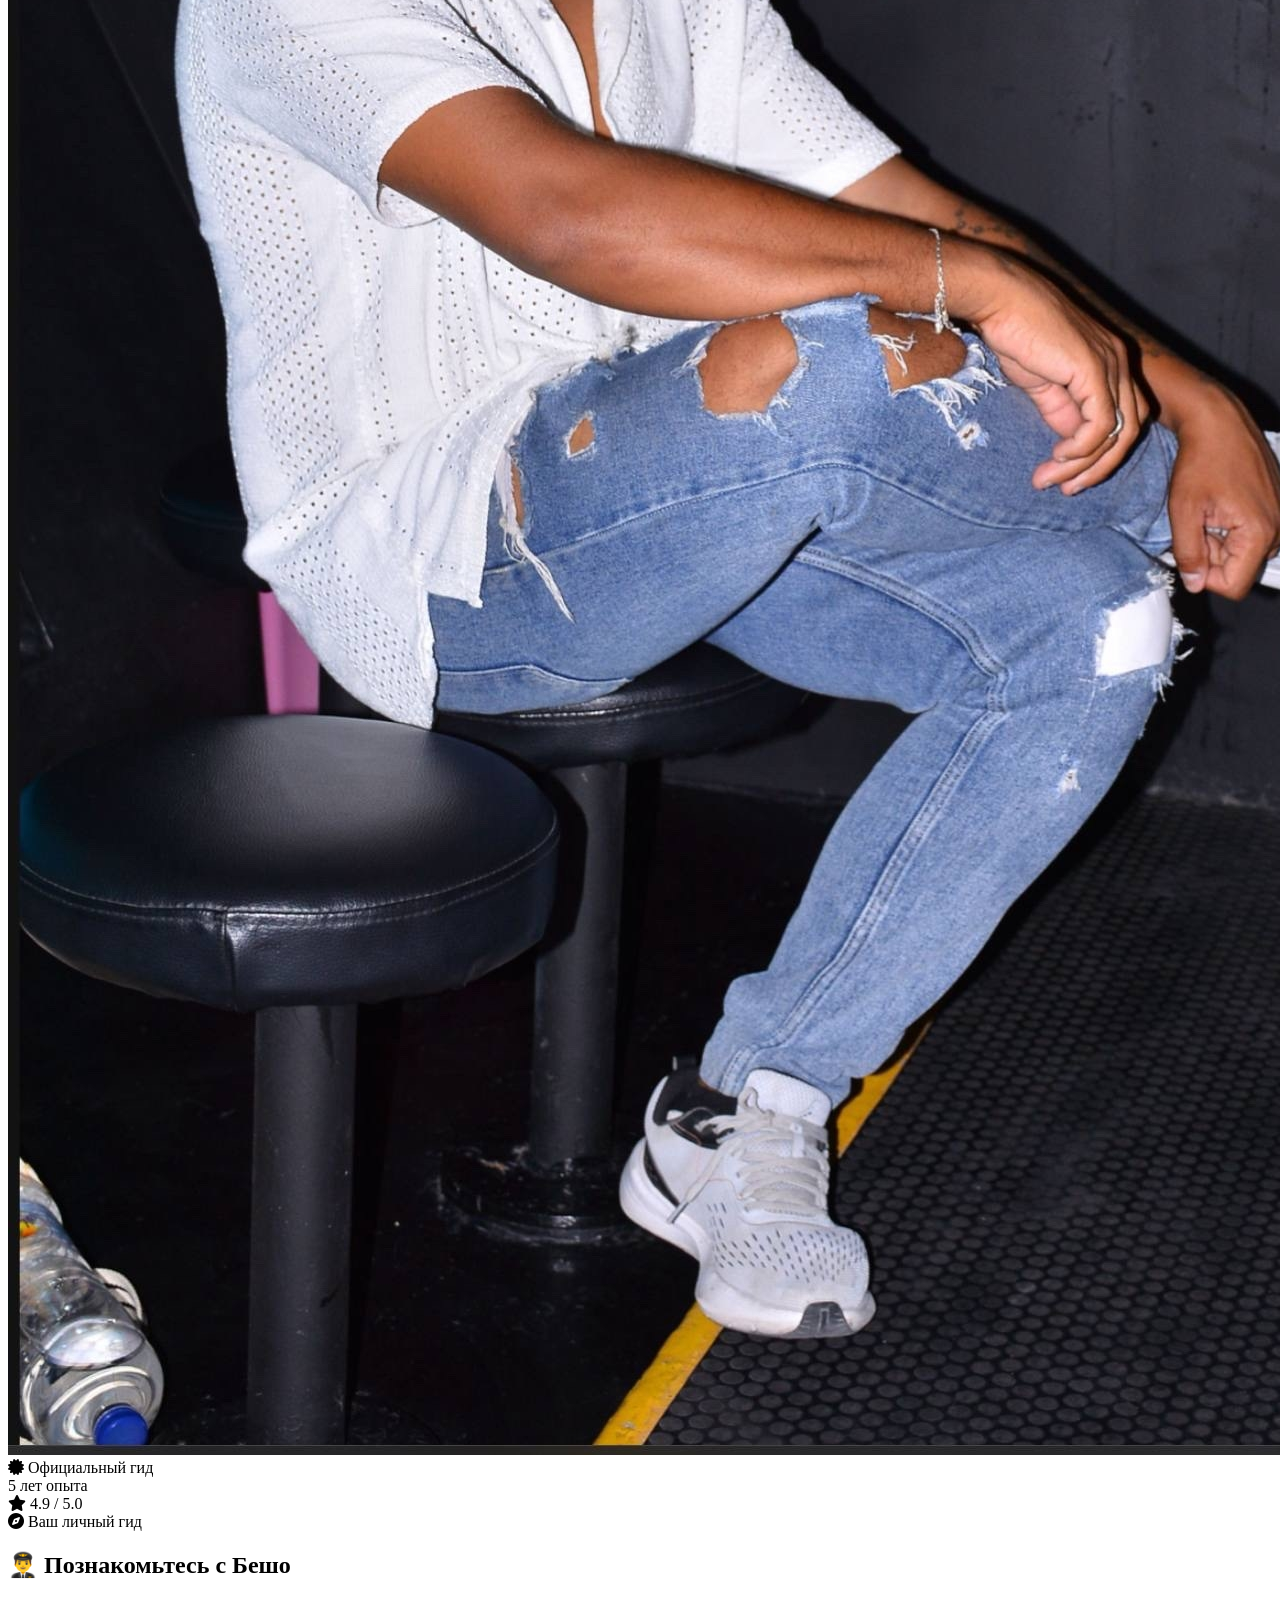
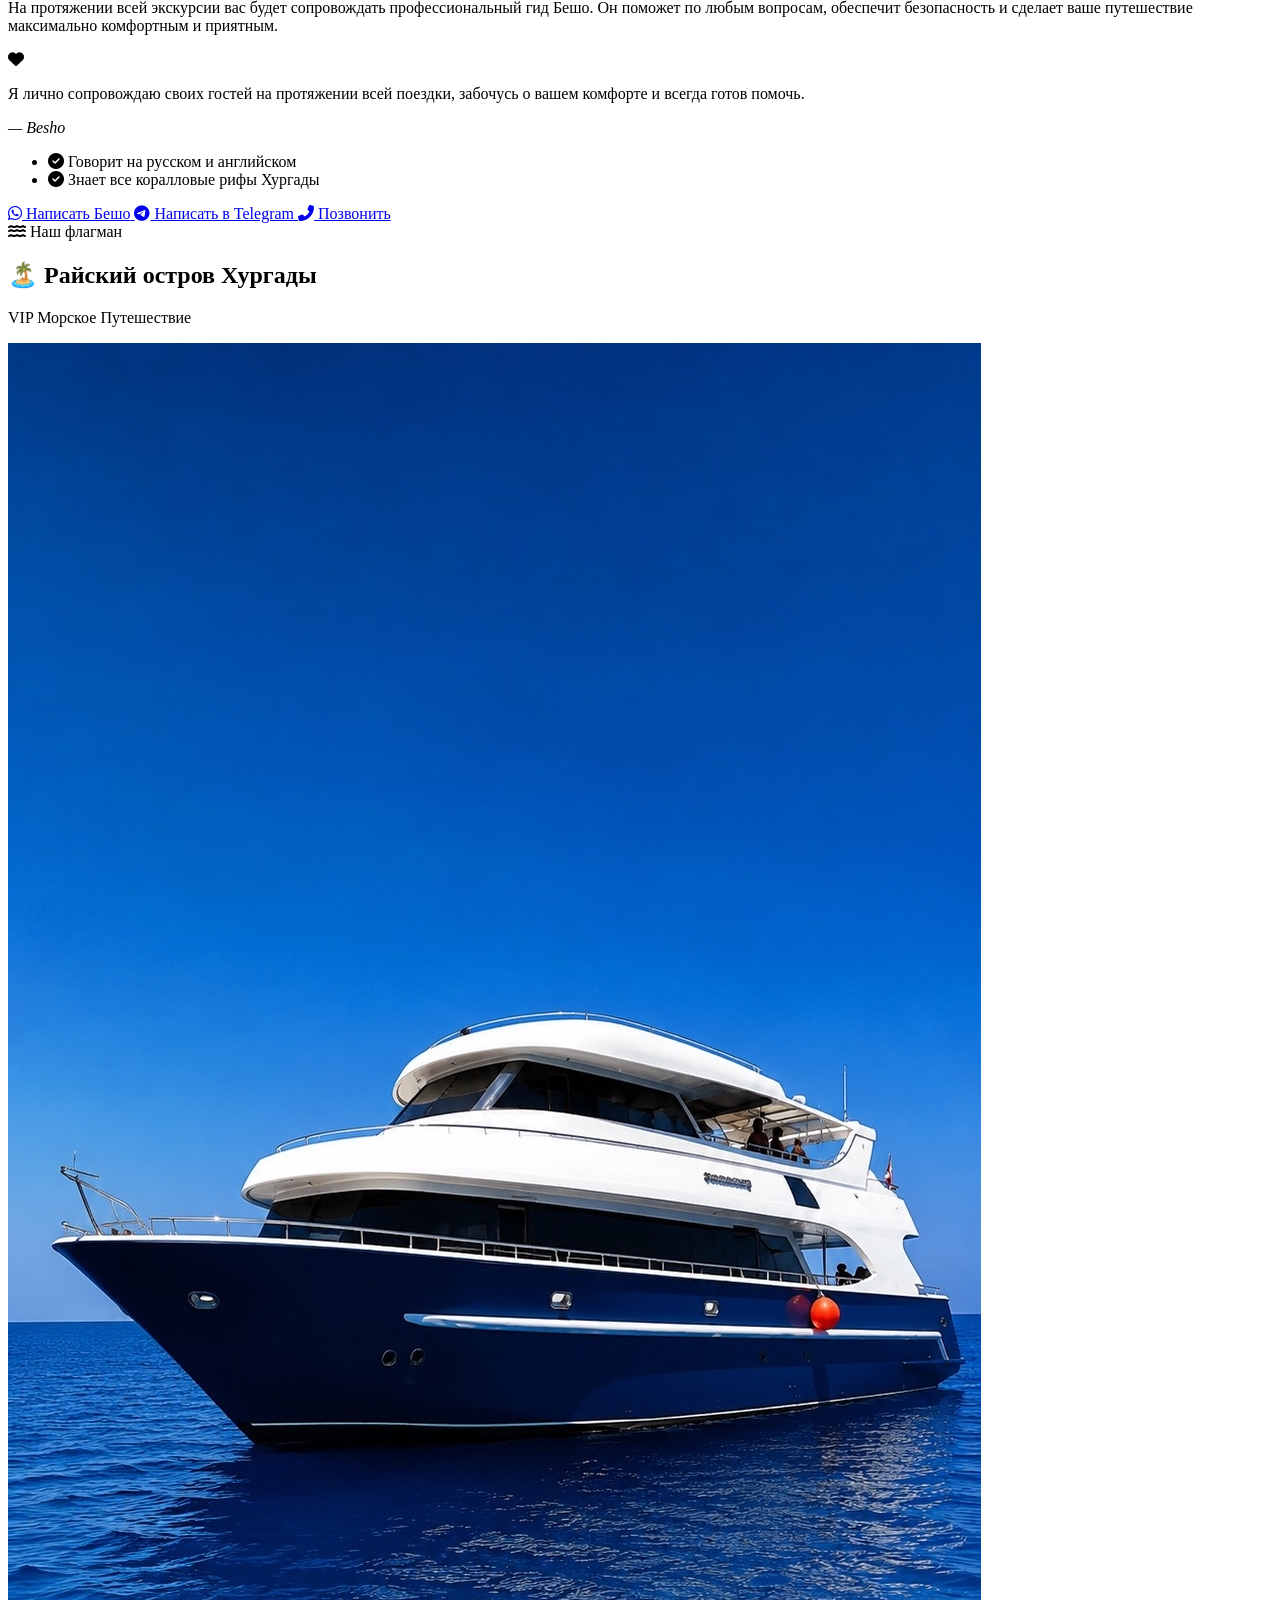
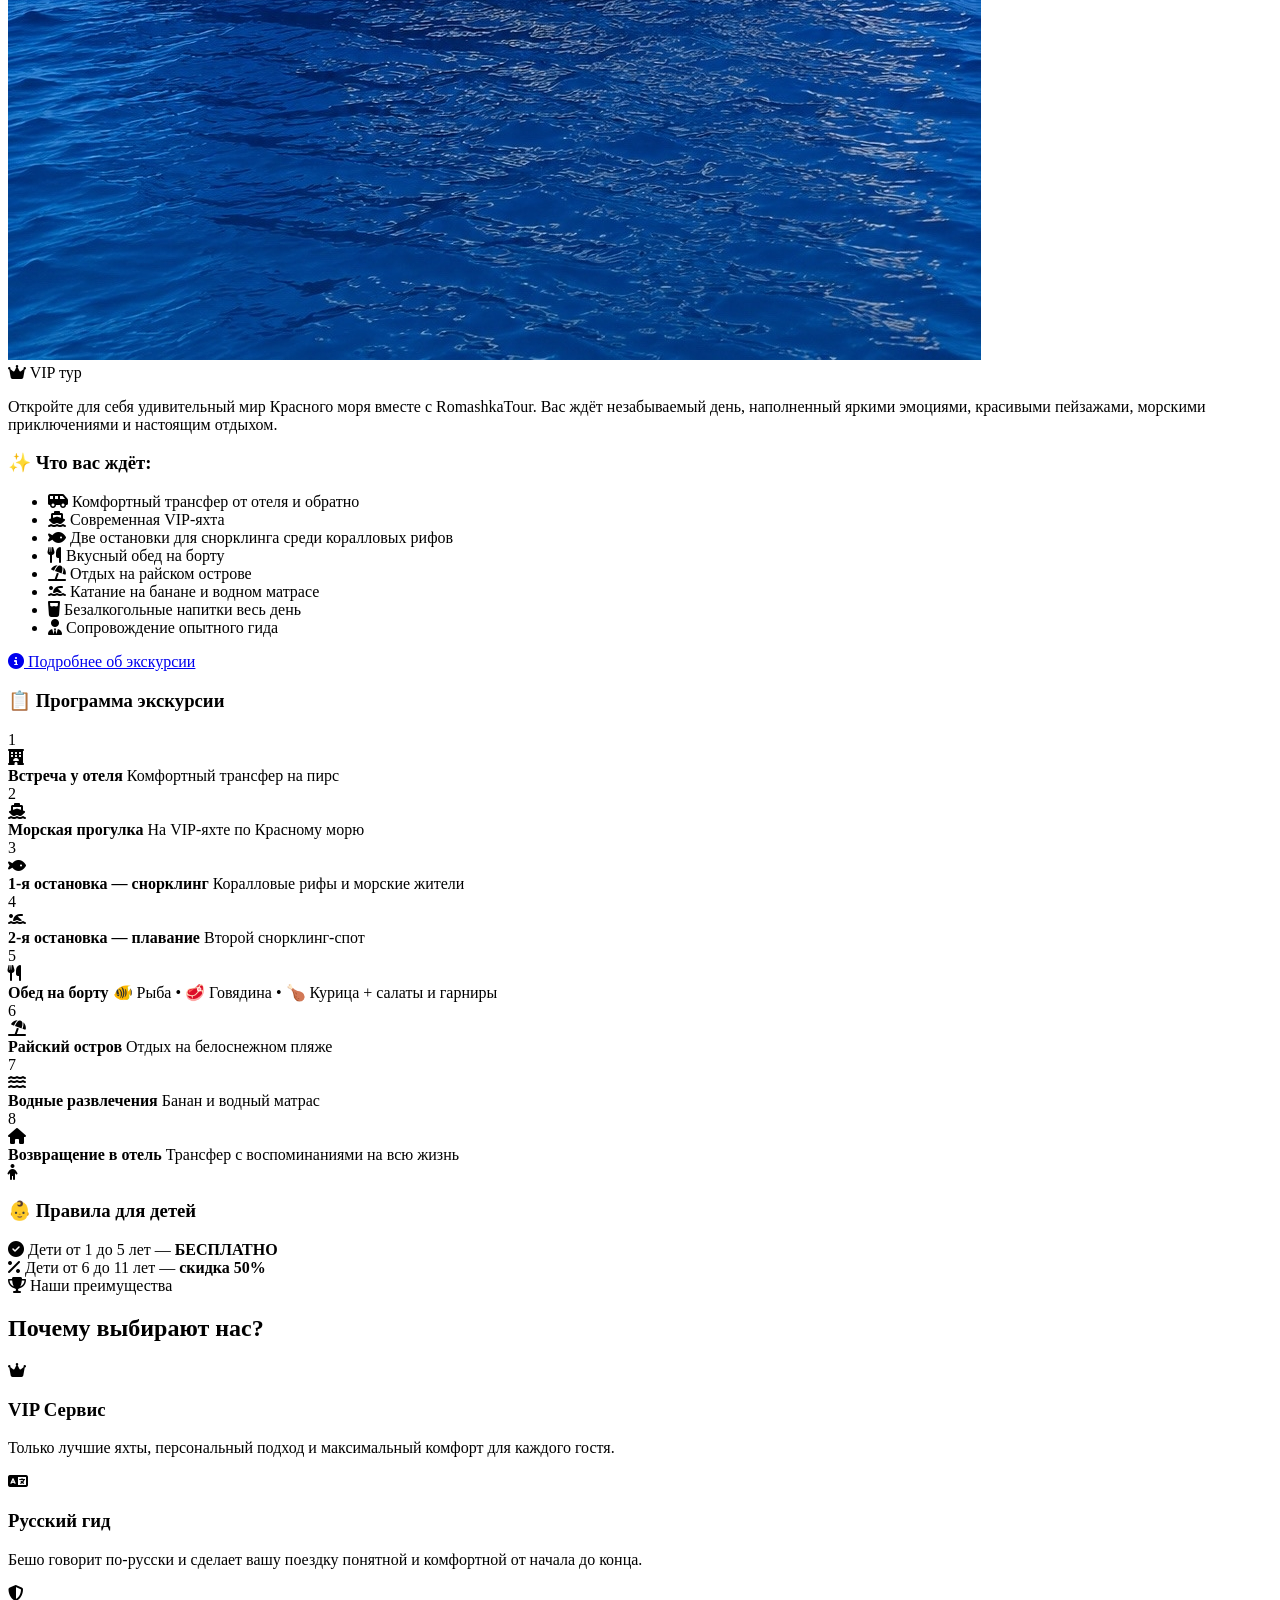
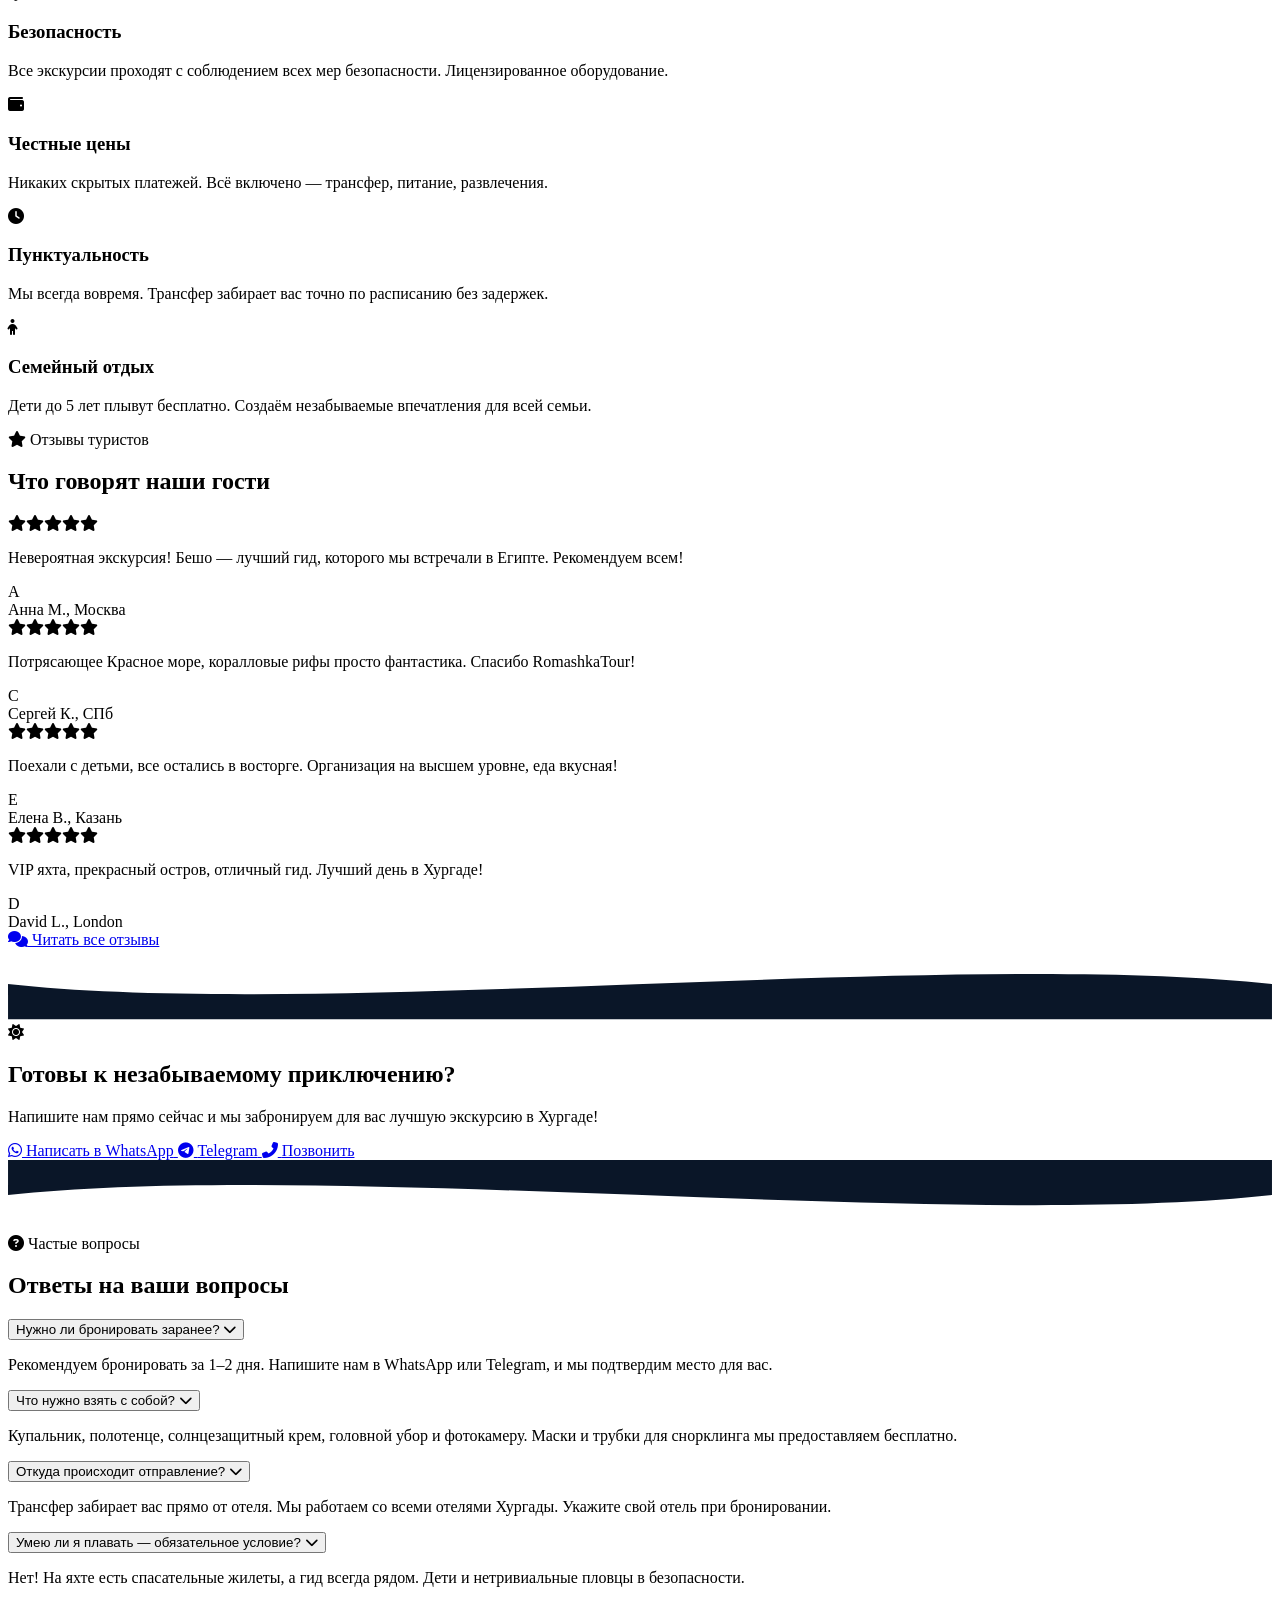
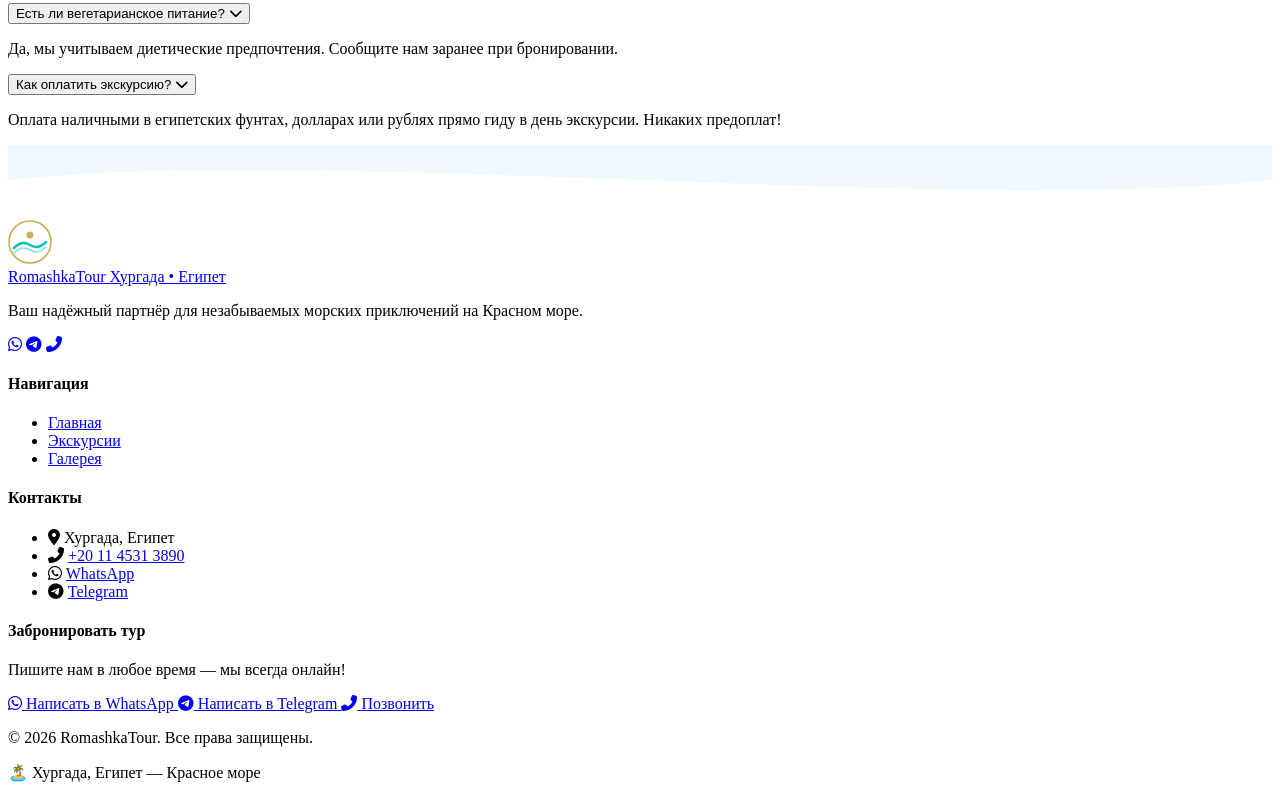
==== commit 575e6501: "updutw website content" ====
--- a/index.html
+++ b/index.html
@@ -18,7 +18,7 @@
   <link href="https://fonts.googleapis.com/css2?family=Playfair+Display:ital,wght@0,400;0,600;0,700;0,900;1,400&family=Inter:wght@300;400;500;600;700&display=swap" rel="stylesheet" />
   <link rel="preconnect" href="https://cdnjs.cloudflare.com" crossorigin />
 <link rel="stylesheet" href="https://cdnjs.cloudflare.com/ajax/libs/font-awesome/6.5.0/css/all.min.css" />
-  <link rel="stylesheet" href="style.css" />
+  <link rel="stylesheet" href="css/style.css" />
 </head>
 <body>
 
@@ -244,9 +244,7 @@
 
         <ul class="guide-features">
           <li><i class="fas fa-check-circle"></i> <span data-ru="Говорит на русском и английском" data-en="Speaks Russian and English">Говорит на русском и английском</span></li>
-          <li><i class="fas fa-check-circle"></i> <span data-ru="Сертифицированный дайв-мастер" data-en="Certified Dive Master">Сертифицированный дайв-мастер</span></li>
           <li><i class="fas fa-check-circle"></i> <span data-ru="Знает все коралловые рифы Хургады" data-en="Knows all Hurghada coral reefs">Знает все коралловые рифы Хургады</span></li>
-          <li><i class="fas fa-check-circle"></i> <span data-ru="Первая медицинская помощь" data-en="First Aid certified">Первая медицинская помощь</span></li>
         </ul>
 
         <div class="guide-actions">
@@ -676,6 +674,6 @@
   </div>
 </footer>
 
-<script src="script.js"></script>
+<script src="js/script.js"></script>
 </body>
-</html>
+</html>
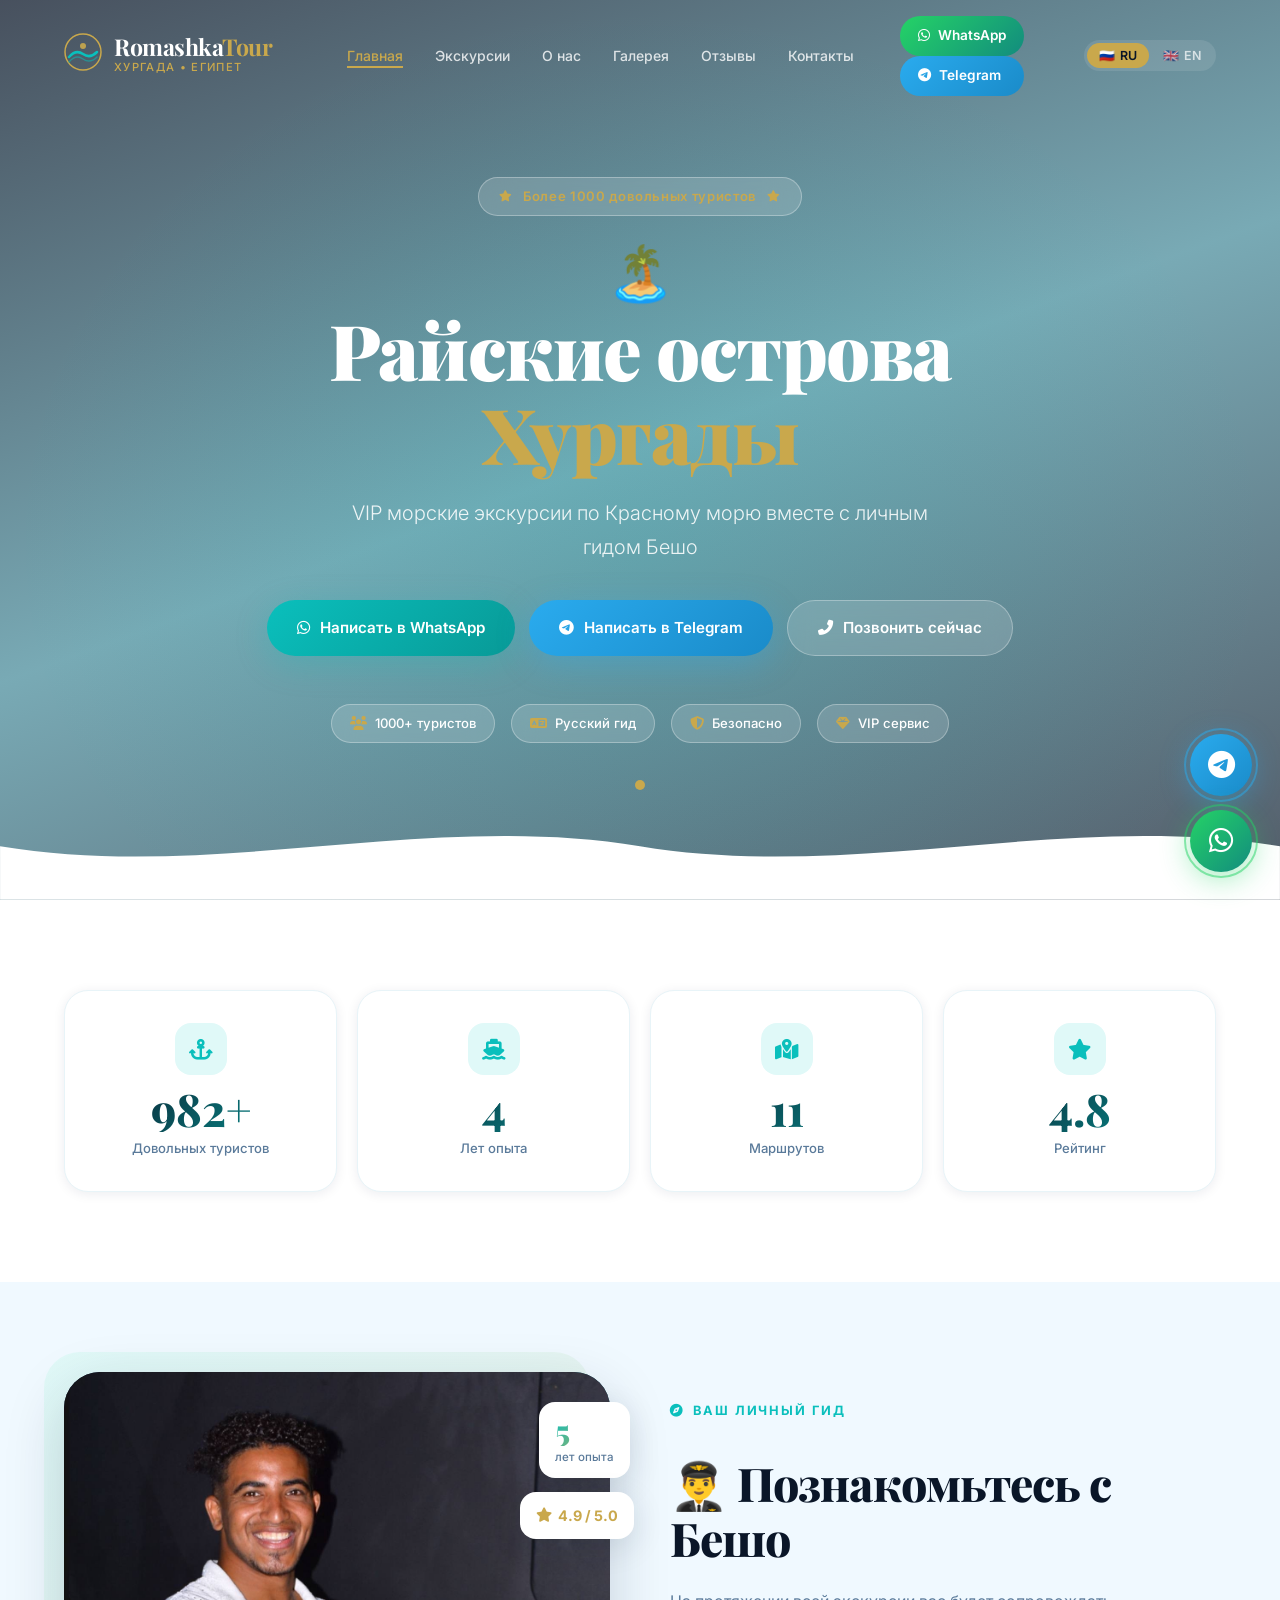
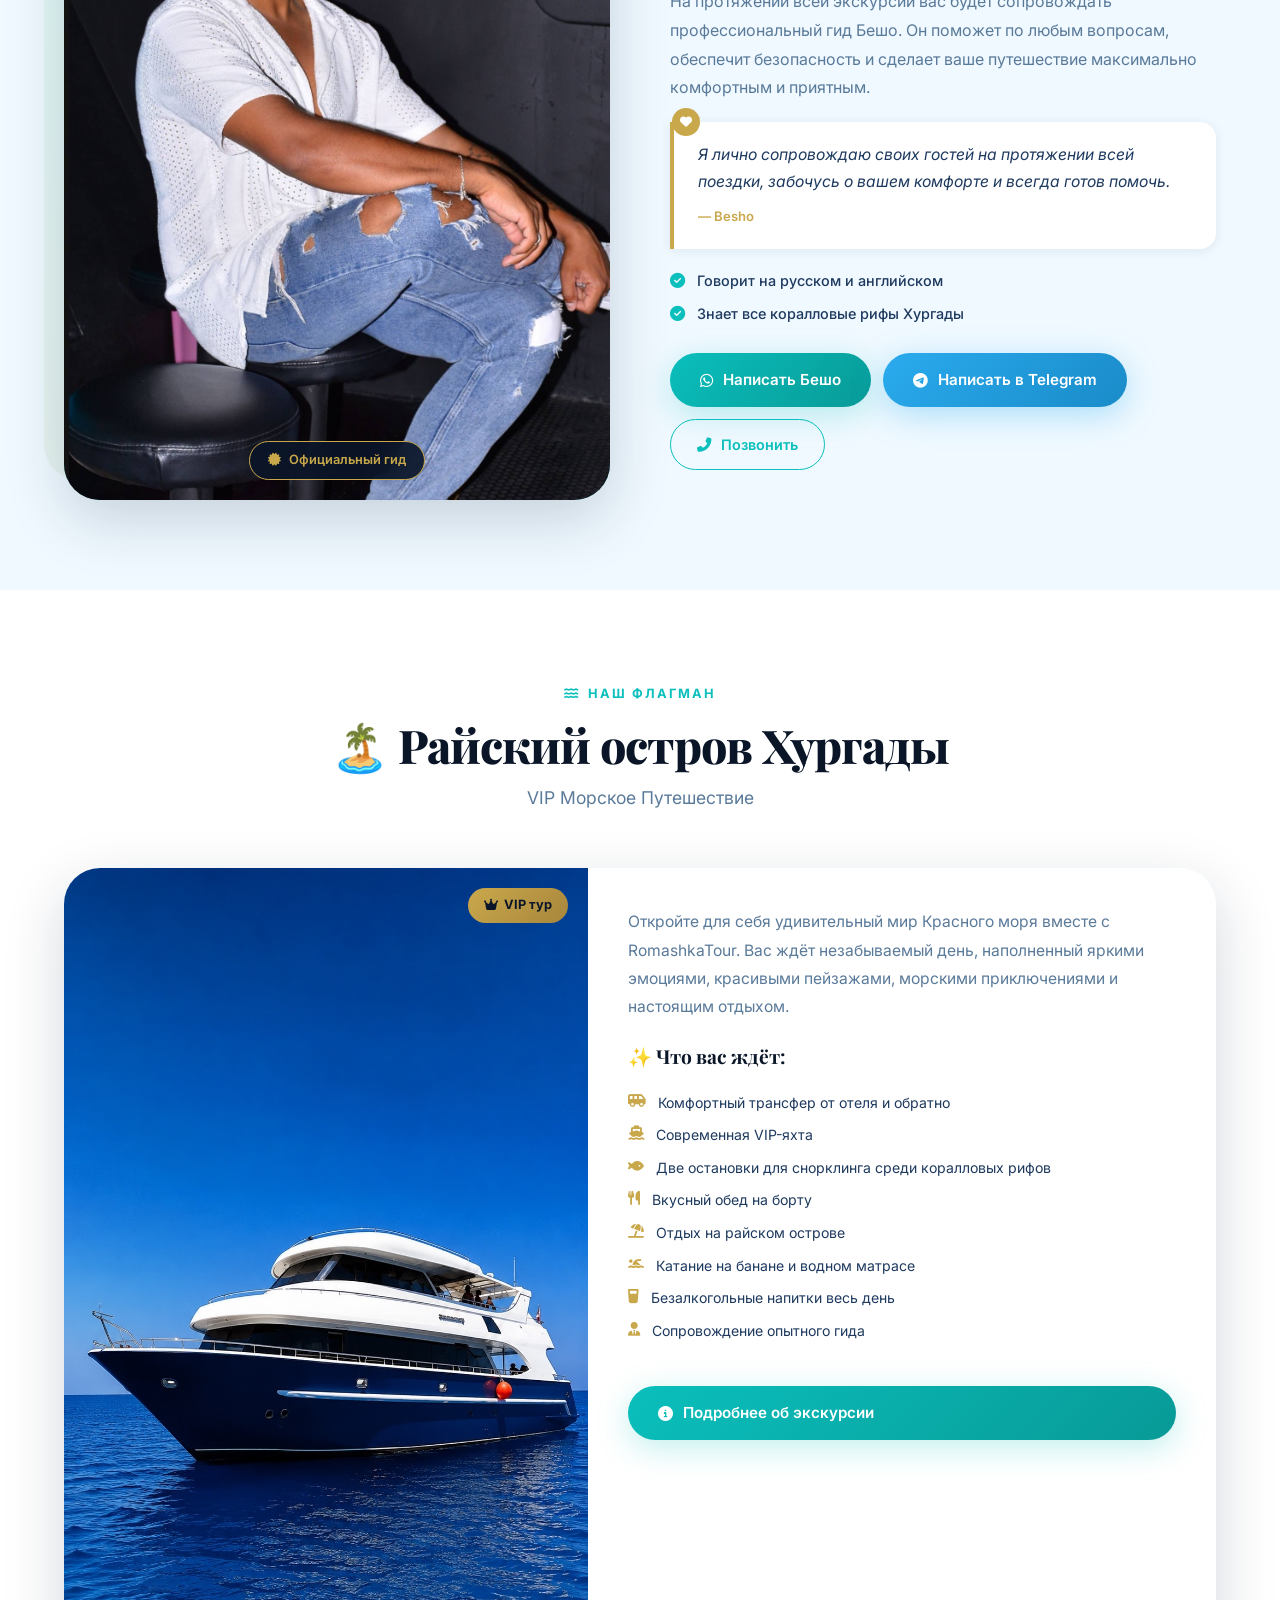
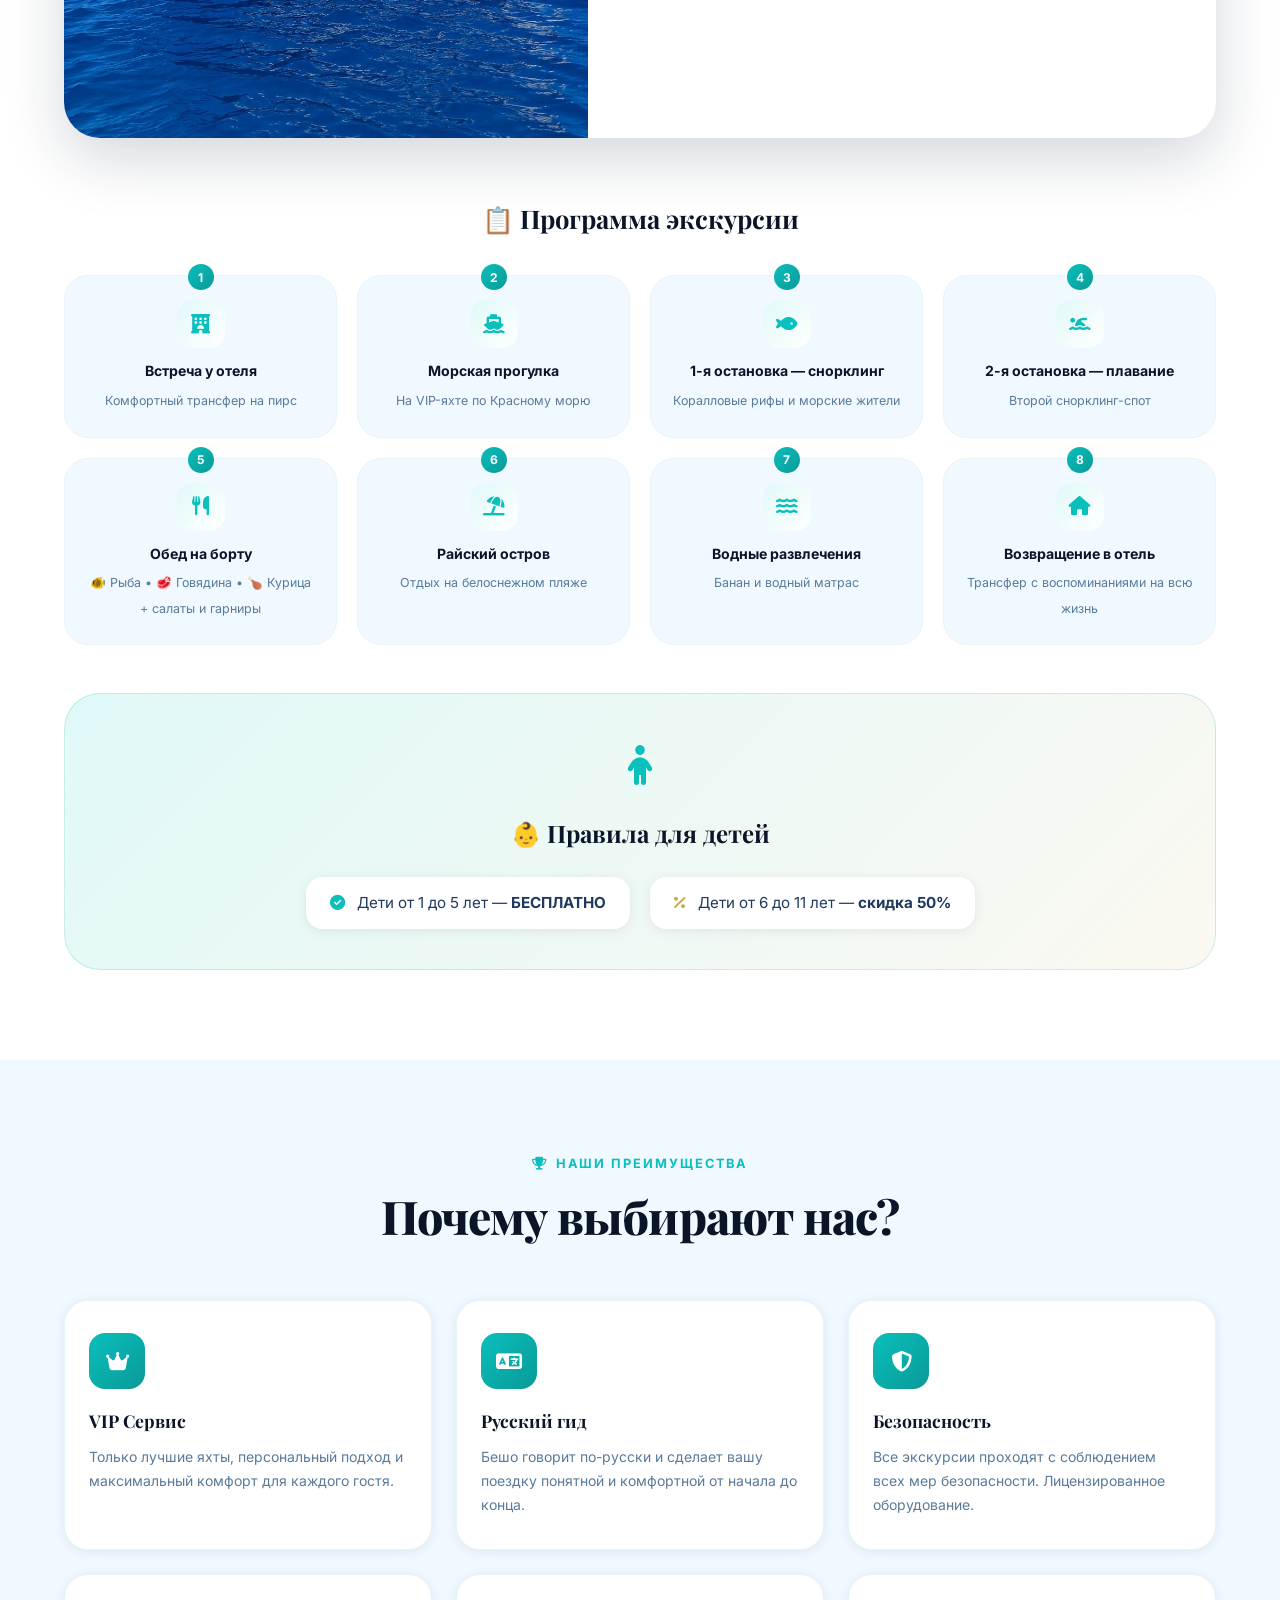
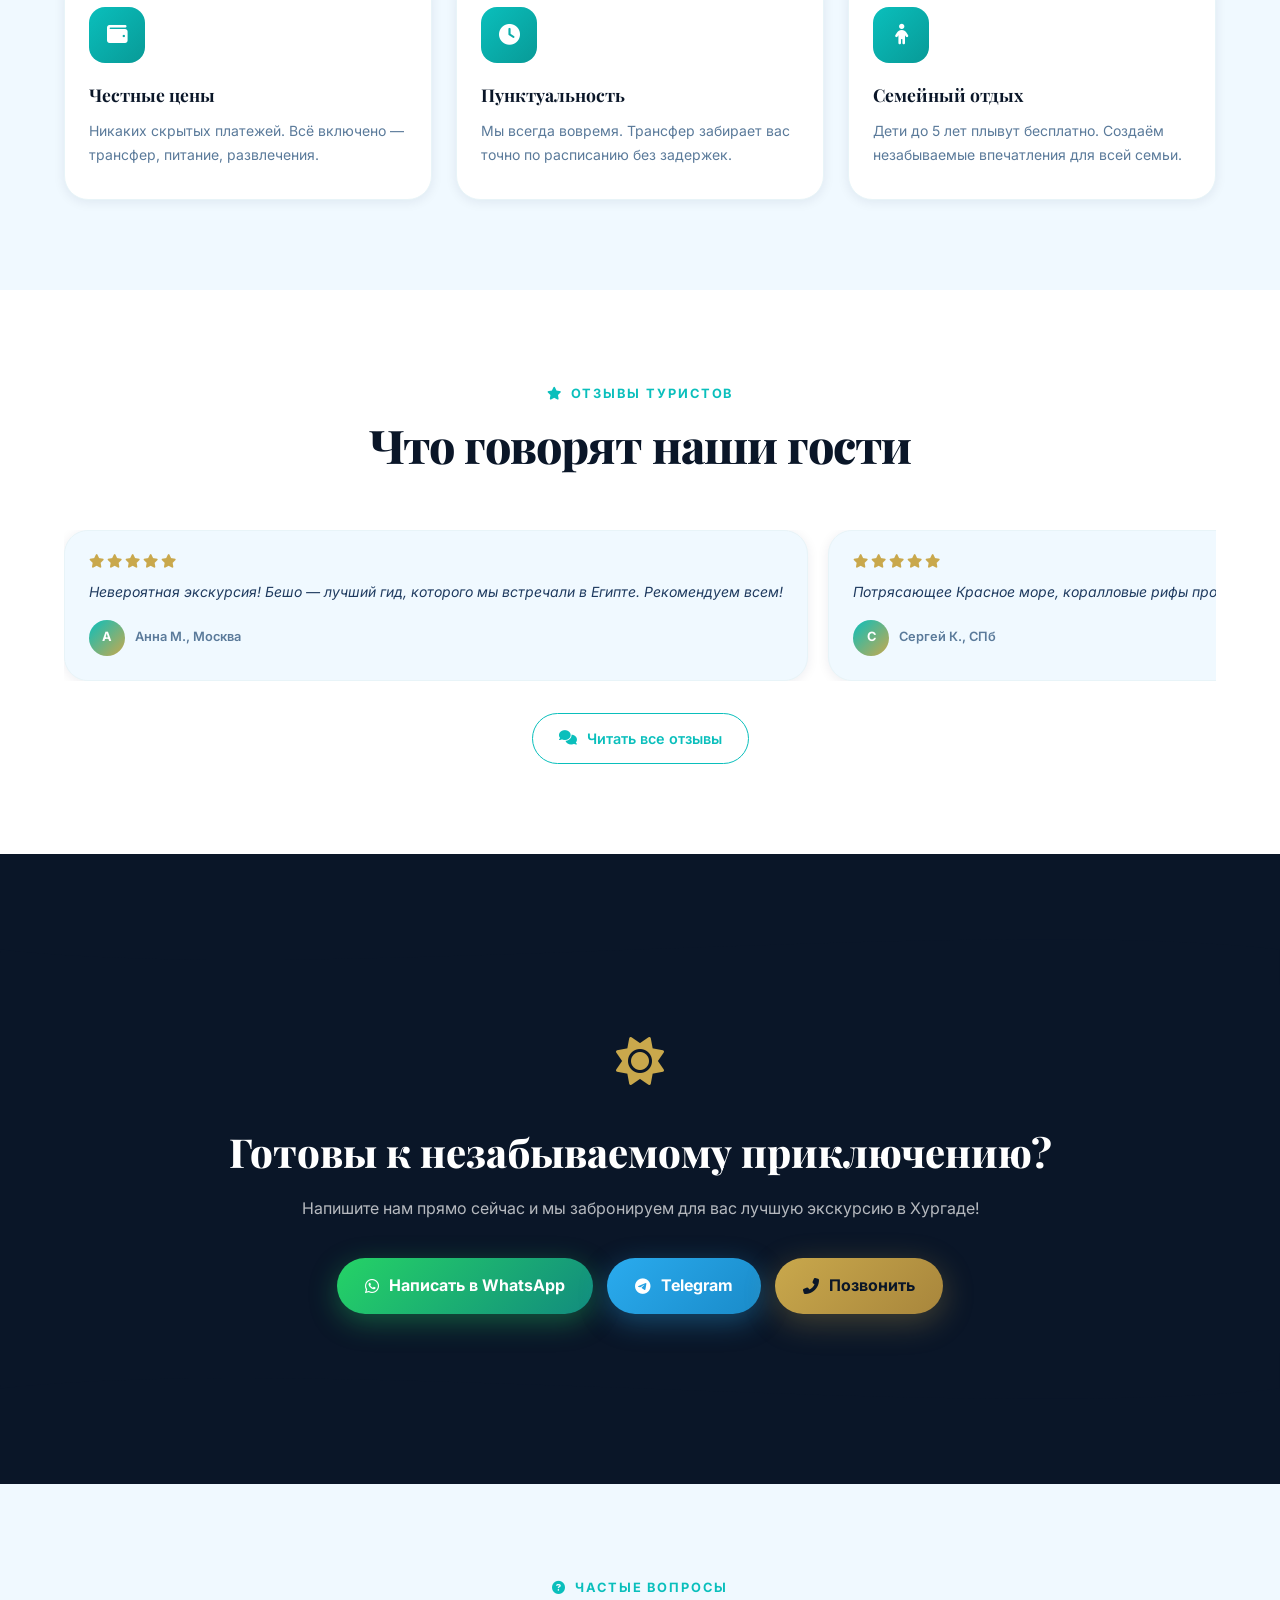
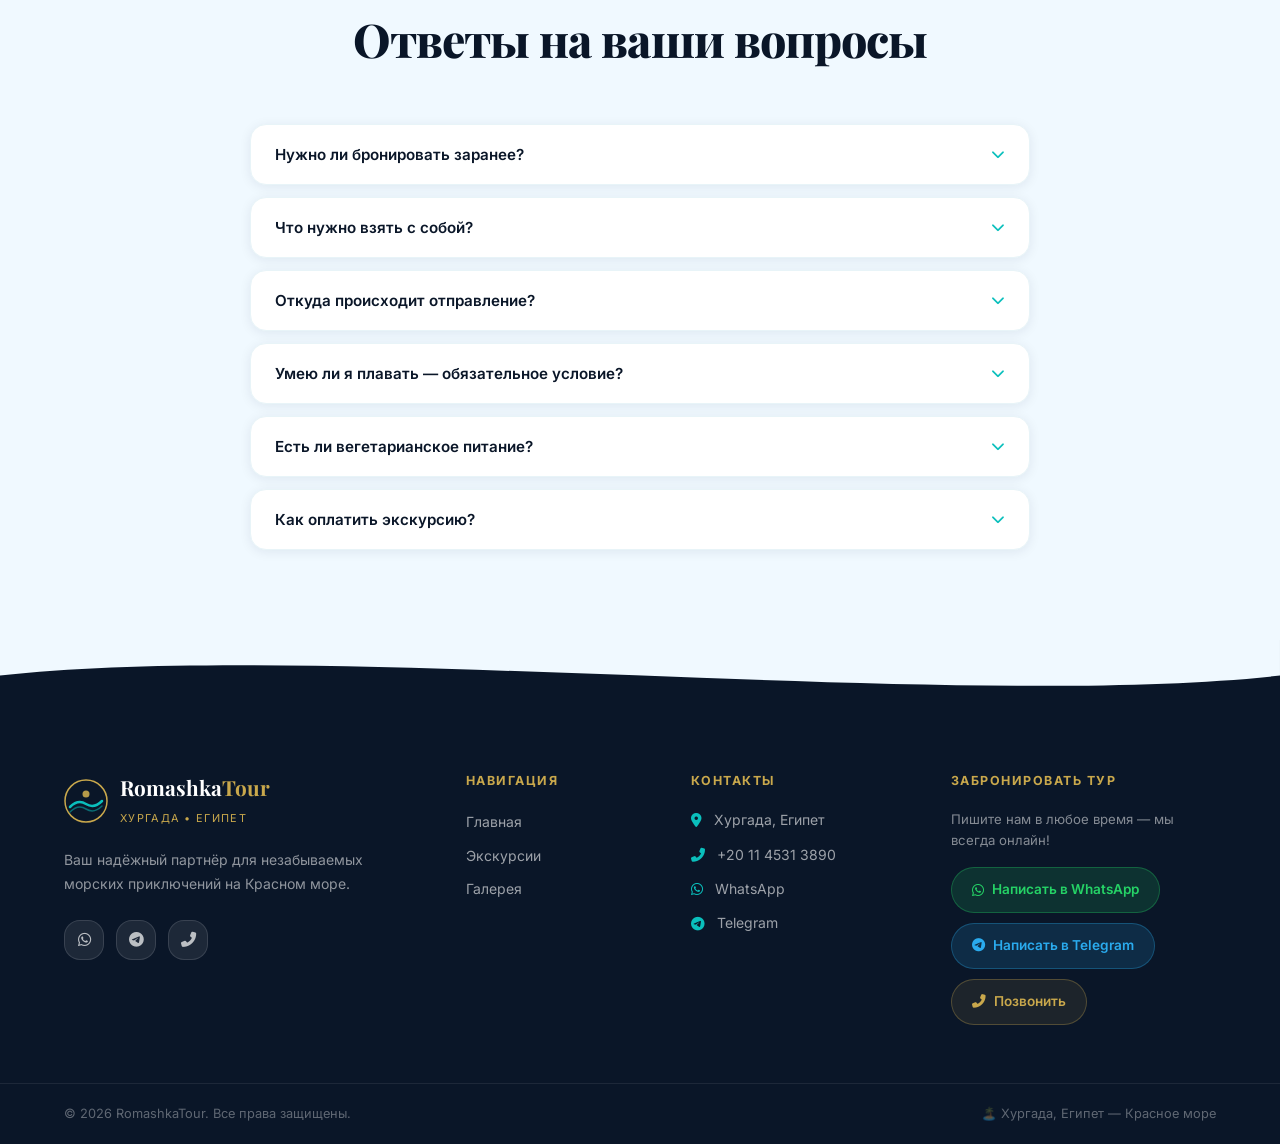
==== commit 906801aa: "Update index.html" ====
--- a/index.html
+++ b/index.html
@@ -18,7 +18,7 @@
   <link href="https://fonts.googleapis.com/css2?family=Playfair+Display:ital,wght@0,400;0,600;0,700;0,900;1,400&family=Inter:wght@300;400;500;600;700&display=swap" rel="stylesheet" />
   <link rel="preconnect" href="https://cdnjs.cloudflare.com" crossorigin />
 <link rel="stylesheet" href="https://cdnjs.cloudflare.com/ajax/libs/font-awesome/6.5.0/css/all.min.css" />
-  <link rel="stylesheet" href="css/style.css" />
+  <link rel="stylesheet" href="style.css" />
 </head>
 <body>
 
@@ -674,6 +674,6 @@
   </div>
 </footer>
 
-<script src="js/script.js"></script>
+<script src="script.js"></script>
 </body>
-</html>+</html>
--- a/style.css
+++ b/style.css
@@ -0,0 +1,1169 @@
+/* =====================================================
+   RomashkaTour — Premium CSS 2026
+   Palette: Teal #0ABFBC | Gold #C9A84C | Dark #0A1628
+   ===================================================== */
+
+/* ─── RESET & BASE ─────────────────────────────────── */
+*, *::before, *::after { box-sizing: border-box; margin: 0; padding: 0; }
+
+:root {
+  --teal:       #0ABFBC;
+  --teal-dark:  #089a97;
+  --teal-light: #e0f9f8;
+  --gold:       #C9A84C;
+  --gold-light: #f0d98e;
+  --gold-dark:  #a8863c;
+  --dark:       #0A1628;
+  --dark-2:     #112240;
+  --dark-3:     #1a3050;
+  --white:      #ffffff;
+  --off-white:  #F0F9FF;
+  --gray-1:     #f5f9fc;
+  --gray-2:     #e8f4f8;
+  --gray-3:     #b0c4d8;
+  --text:       #1e3a5f;
+  --text-light: #5a7a9a;
+
+  --radius-sm:  8px;
+  --radius-md:  16px;
+  --radius-lg:  24px;
+  --radius-xl:  36px;
+  --radius-full: 9999px;
+
+  --shadow-sm:  0 2px 12px rgba(10,31,60,0.08);
+  --shadow-md:  0 8px 32px rgba(10,31,60,0.12);
+  --shadow-lg:  0 20px 60px rgba(10,31,60,0.18);
+  --shadow-gold: 0 8px 32px rgba(201,168,76,0.3);
+  --shadow-teal: 0 8px 32px rgba(10,191,188,0.25);
+
+  --glass-bg:   rgba(255,255,255,0.15);
+  --glass-border: rgba(255,255,255,0.3);
+
+  --font-display: 'Playfair Display', Georgia, serif;
+  --font-body:    'Inter', system-ui, sans-serif;
+
+  --transition: 0.35s cubic-bezier(0.4, 0, 0.2, 1);
+  --transition-fast: 0.2s ease;
+}
+
+html { scroll-behavior: smooth; font-size: 16px; }
+
+body {
+  font-family: var(--font-body);
+  color: var(--text);
+  background: var(--white);
+  overflow-x: hidden;
+  line-height: 1.6;
+}
+
+img { max-width: 100%; display: block; }
+a { color: inherit; text-decoration: none; }
+ul { list-style: none; }
+button { cursor: pointer; border: none; background: none; font-family: inherit; }
+
+.container {
+  max-width: 1200px;
+  margin: 0 auto;
+  padding: 0 24px;
+}
+
+.section-pad { padding: 90px 0; }
+
+.mt-2 { margin-top: 24px; }
+
+/* ─── SCROLLBAR ─────────────────────────────────────── */
+::-webkit-scrollbar { width: 8px; }
+::-webkit-scrollbar-track { background: var(--off-white); }
+::-webkit-scrollbar-thumb { background: var(--teal); border-radius: 4px; }
+
+/* ─── PRELOADER ─────────────────────────────────────── */
+.preloader {
+  position: fixed; inset: 0; z-index: 9999;
+  background: var(--dark);
+  display: flex; align-items: center; justify-content: center;
+  transition: opacity 0.6s, visibility 0.6s;
+}
+.preloader.hidden { opacity: 0; visibility: hidden; pointer-events: none; }
+.preloader-inner { text-align: center; }
+.preloader-wave {
+  width: 80px; height: 80px; margin: 0 auto 20px;
+  border: 3px solid rgba(10,191,188,0.2);
+  border-top-color: var(--teal);
+  border-radius: 50%;
+  animation: spin 0.9s linear infinite;
+}
+.preloader-logo { margin-bottom: 16px; animation: pulse 1.5s ease infinite; }
+.preloader-text { color: var(--gold); font-size: 0.9rem; letter-spacing: 0.1em; font-weight: 500; }
+
+/* ─── FLOATING WHATSAPP ─────────────────────────────── */
+.whatsapp-float {
+  position: fixed; bottom: 28px; right: 28px; z-index: 1000;
+  width: 62px; height: 62px;
+  background: linear-gradient(135deg, #25d366, #128c7e);
+  border-radius: 50%;
+  display: flex; align-items: center; justify-content: center;
+  font-size: 1.75rem; color: white;
+  box-shadow: 0 6px 30px rgba(37,211,102,0.45);
+  transition: var(--transition);
+}
+.whatsapp-float:hover { transform: scale(1.12) rotate(-5deg); box-shadow: 0 10px 40px rgba(37,211,102,0.6); }
+.whatsapp-pulse {
+  position: absolute; inset: -6px;
+  border: 2px solid rgba(37,211,102,0.5);
+  border-radius: 50%;
+  animation: waPulse 2s ease infinite;
+}
+
+/* Telegram float — same geometry/shadow/animation as WhatsApp, brand blue, stacked above */
+.telegram-float {
+  position: fixed; bottom: 104px; right: 28px; z-index: 1000;
+  width: 62px; height: 62px;
+  background: linear-gradient(135deg, #2AABEE, #1a8bc9);
+  border-radius: 50%;
+  display: flex; align-items: center; justify-content: center;
+  font-size: 1.75rem; color: white;
+  box-shadow: 0 6px 30px rgba(42,171,238,0.45);
+  transition: var(--transition);
+}
+.telegram-float:hover { transform: scale(1.12) rotate(-5deg); box-shadow: 0 10px 40px rgba(42,171,238,0.6); }
+.telegram-pulse {
+  position: absolute; inset: -6px;
+  border: 2px solid rgba(42,171,238,0.5);
+  border-radius: 50%;
+  animation: waPulse 2s ease infinite;
+}
+
+/* ─── HEADER ─────────────────────────────────────────── */
+.header {
+  position: fixed; top: 0; left: 0; right: 0; z-index: 900;
+  padding: 16px 0;
+  transition: var(--transition);
+}
+.header.scrolled {
+  background: rgba(10,22,40,0.96);
+  backdrop-filter: blur(20px);
+  -webkit-backdrop-filter: blur(20px);
+  padding: 10px 0;
+  box-shadow: 0 4px 30px rgba(0,0,0,0.25);
+}
+.header-inner {
+  display: flex; align-items: center; justify-content: space-between; gap: 20px;
+}
+
+/* Logo */
+.logo { display: flex; align-items: center; gap: 12px; }
+.logo-icon { flex-shrink: 0; }
+.logo-text { display: flex; flex-direction: column; gap: 1px; }
+.logo-name {
+  font-family: var(--font-display);
+  font-size: 1.45rem; font-weight: 700;
+  color: var(--white);
+  letter-spacing: -0.02em;
+  line-height: 1;
+}
+.logo-name span { color: var(--gold); }
+.logo-sub { font-size: 0.7rem; color: var(--gold); letter-spacing: 0.12em; text-transform: uppercase; font-weight: 500; }
+
+/* Nav */
+.nav { display: flex; align-items: center; gap: 32px; }
+.nav-list { display: flex; gap: 4px; }
+.nav-link {
+  color: rgba(255,255,255,0.8);
+  font-size: 0.875rem; font-weight: 500;
+  padding: 8px 14px; border-radius: var(--radius-sm);
+  transition: var(--transition-fast);
+  position: relative;
+}
+.nav-link::after {
+  content: '';
+  position: absolute; bottom: 4px; left: 14px; right: 14px; height: 1.5px;
+  background: var(--gold);
+  transform: scaleX(0);
+  transition: var(--transition-fast);
+  transform-origin: center;
+}
+.nav-link:hover, .nav-link.active { color: var(--white); }
+.nav-link:hover::after, .nav-link.active::after { transform: scaleX(1); }
+.nav-link.active { color: var(--gold); }
+
+.btn-nav-wa {
+  display: flex; align-items: center; gap: 8px;
+  background: linear-gradient(135deg, #25d366, #128c7e);
+  color: white; padding: 9px 18px;
+  border-radius: var(--radius-full); font-size: 0.85rem; font-weight: 600;
+  transition: var(--transition);
+}
+.btn-nav-wa:hover { transform: translateY(-2px); box-shadow: 0 6px 20px rgba(37,211,102,0.4); }
+
+.btn-nav-tg {
+  display: flex; align-items: center; gap: 8px;
+  background: linear-gradient(135deg, #2AABEE, #1a8bc9);
+  color: white; padding: 9px 18px;
+  border-radius: var(--radius-full); font-size: 0.85rem; font-weight: 600;
+  transition: var(--transition);
+}
+.btn-nav-tg:hover { transform: translateY(-2px); box-shadow: 0 6px 20px rgba(42,171,238,0.4); }
+
+/* Header controls */
+.header-controls { display: flex; align-items: center; gap: 16px; }
+
+/* Language Switcher */
+.lang-switcher { display: flex; background: rgba(255,255,255,0.1); border-radius: var(--radius-full); padding: 3px; gap: 2px; }
+.lang-btn {
+  display: flex; align-items: center; gap: 5px;
+  padding: 5px 12px; border-radius: var(--radius-full);
+  font-size: 0.78rem; font-weight: 600; color: rgba(255,255,255,0.7);
+  transition: var(--transition-fast); white-space: nowrap;
+}
+.lang-btn.active { background: var(--gold); color: var(--dark); }
+.lang-btn:hover:not(.active) { color: white; background: rgba(255,255,255,0.15); }
+
+/* Burger */
+.burger {
+  display: none; flex-direction: column; gap: 5px;
+  width: 30px; padding: 4px 0;
+}
+.burger span {
+  display: block; height: 2px; background: white;
+  border-radius: 2px; transition: var(--transition-fast);
+}
+.burger.open span:nth-child(1) { transform: translateY(7px) rotate(45deg); }
+.burger.open span:nth-child(2) { opacity: 0; transform: scaleX(0); }
+.burger.open span:nth-child(3) { transform: translateY(-7px) rotate(-45deg); }
+
+/* ─── HERO ─────────────────────────────────────────── */
+.hero {
+  min-height: 100svh;
+  position: relative;
+  display: flex; align-items: center; justify-content: center;
+  overflow: hidden;
+}
+.hero-bg {
+  position: absolute; inset: 0;
+  background:
+    linear-gradient(160deg,
+      rgba(10,22,40,0.75) 0%,
+      rgba(10,100,120,0.55) 50%,
+      rgba(10,22,40,0.70) 100%),
+    url('https://images.unsplash.com/photo-1516426122078-c23e76319801?w=1920&q=80') center/cover no-repeat;
+}
+.hero-overlay {
+  position: absolute; inset: 0;
+  background: radial-gradient(ellipse at 50% 60%, rgba(10,191,188,0.15) 0%, transparent 70%);
+}
+.hero-particles { position: absolute; inset: 0; overflow: hidden; pointer-events: none; }
+.bubble {
+  position: absolute;
+  border-radius: 50%;
+  background: rgba(10,191,188,0.2);
+  border: 1px solid rgba(10,191,188,0.35);
+  animation: floatBubble linear infinite;
+}
+.hero-wave {
+  position: absolute; bottom: 0; left: 0; right: 0;
+  line-height: 0;
+}
+.hero-wave svg { width: 100%; height: auto; display: block; }
+
+.hero-content {
+  position: relative; z-index: 2;
+  text-align: center;
+  padding: 120px 24px 100px;
+  max-width: 860px;
+}
+
+.hero-badge {
+  display: inline-flex; align-items: center; gap: 10px;
+  background: var(--glass-bg);
+  backdrop-filter: blur(16px);
+  border: 1px solid var(--glass-border);
+  color: var(--gold);
+  padding: 8px 20px; border-radius: var(--radius-full);
+  font-size: 0.82rem; font-weight: 600; letter-spacing: 0.05em;
+  margin-bottom: 24px;
+}
+.hero-badge i { font-size: 0.7rem; }
+
+.hero-title {
+  font-family: var(--font-display);
+  font-size: clamp(2.6rem, 6vw, 5rem);
+  font-weight: 900; color: white;
+  line-height: 1.1; letter-spacing: -0.02em;
+  margin-bottom: 20px;
+}
+.hero-title .hero-emoji { display: block; font-size: 0.7em; margin-bottom: 8px; }
+.hero-title em { display: block; color: var(--gold); font-style: normal; }
+
+.hero-subtitle {
+  font-size: clamp(1rem, 2vw, 1.25rem);
+  color: rgba(255,255,255,0.88);
+  font-weight: 300; line-height: 1.7;
+  margin-bottom: 36px; max-width: 580px; margin-left: auto; margin-right: auto;
+}
+
+.hero-btns {
+  display: flex; flex-wrap: wrap; gap: 14px;
+  justify-content: center; margin-bottom: 48px;
+}
+
+.hero-trust {
+  display: flex; flex-wrap: wrap; gap: 16px;
+  justify-content: center;
+}
+.trust-item {
+  display: flex; align-items: center; gap: 8px;
+  background: var(--glass-bg);
+  backdrop-filter: blur(12px);
+  border: 1px solid var(--glass-border);
+  color: white;
+  padding: 8px 18px; border-radius: var(--radius-full);
+  font-size: 0.82rem; font-weight: 500;
+}
+.trust-item i { color: var(--gold); font-size: 0.85rem; }
+
+.hero-scroll {
+  position: absolute; bottom: 110px; left: 50%; transform: translateX(-50%);
+  z-index: 2;
+}
+.scroll-dot {
+  width: 10px; height: 10px;
+  background: var(--gold);
+  border-radius: 50%;
+  animation: scrollBounce 1.8s ease-in-out infinite;
+}
+
+/* ─── BUTTONS ──────────────────────────────────────── */
+.btn-primary {
+  display: inline-flex; align-items: center; gap: 10px;
+  background: linear-gradient(135deg, var(--teal), var(--teal-dark));
+  color: white; padding: 15px 30px;
+  border-radius: var(--radius-full); font-size: 0.95rem; font-weight: 600;
+  box-shadow: var(--shadow-teal);
+  transition: var(--transition);
+  white-space: nowrap;
+}
+.btn-primary:hover { transform: translateY(-3px); box-shadow: 0 12px 40px rgba(10,191,188,0.45); }
+
+.btn-telegram {
+  display: inline-flex; align-items: center; gap: 10px;
+  background: linear-gradient(135deg, #2AABEE, #1a8bc9);
+  color: white; padding: 15px 30px;
+  border-radius: var(--radius-full); font-size: 0.95rem; font-weight: 600;
+  box-shadow: 0 8px 32px rgba(42,171,238,0.35);
+  transition: var(--transition);
+  white-space: nowrap;
+}
+.btn-telegram:hover { transform: translateY(-3px); box-shadow: 0 12px 40px rgba(42,171,238,0.45); }
+
+.btn-secondary {
+  display: inline-flex; align-items: center; gap: 10px;
+  background: var(--glass-bg);
+  backdrop-filter: blur(12px);
+  border: 1.5px solid var(--glass-border);
+  color: white; padding: 15px 30px;
+  border-radius: var(--radius-full); font-size: 0.95rem; font-weight: 600;
+  transition: var(--transition);
+  white-space: nowrap;
+}
+.btn-secondary:hover { background: rgba(255,255,255,0.25); transform: translateY(-3px); }
+
+.btn-outline {
+  display: inline-flex; align-items: center; gap: 10px;
+  background: transparent;
+  border: 1.5px solid var(--teal);
+  color: var(--teal); padding: 13px 26px;
+  border-radius: var(--radius-full); font-size: 0.9rem; font-weight: 600;
+  transition: var(--transition);
+}
+.btn-outline:hover { background: var(--teal); color: white; transform: translateY(-2px); box-shadow: var(--shadow-teal); }
+
+/* ─── STATS ──────────────────────────────────────────── */
+.stats { background: var(--white); }
+.stats-grid {
+  display: grid; grid-template-columns: repeat(4, 1fr); gap: 20px;
+}
+.stat-card {
+  background: var(--white);
+  border: 1px solid var(--gray-2);
+  border-radius: var(--radius-lg);
+  padding: 32px 20px; text-align: center;
+  box-shadow: var(--shadow-sm);
+  transition: var(--transition);
+  position: relative; overflow: hidden;
+}
+.stat-card::before {
+  content: '';
+  position: absolute; bottom: 0; left: 0; right: 0; height: 3px;
+  background: linear-gradient(90deg, var(--teal), var(--gold));
+  transform: scaleX(0); transform-origin: left;
+  transition: var(--transition);
+}
+.stat-card:hover { transform: translateY(-6px); box-shadow: var(--shadow-md); }
+.stat-card:hover::before { transform: scaleX(1); }
+.stat-icon {
+  width: 52px; height: 52px; margin: 0 auto 12px;
+  background: var(--teal-light);
+  border-radius: var(--radius-md);
+  display: flex; align-items: center; justify-content: center;
+  font-size: 1.3rem; color: var(--teal);
+}
+.stat-num {
+  font-family: var(--font-display);
+  font-size: 2.8rem; font-weight: 800;
+  color: var(--dark); line-height: 1;
+  margin-bottom: 6px;
+  background: linear-gradient(135deg, var(--dark), var(--teal-dark));
+  -webkit-background-clip: text;
+  -webkit-text-fill-color: transparent;
+  background-clip: text;
+}
+.stat-label { font-size: 0.82rem; color: var(--text-light); font-weight: 500; }
+
+/* ─── SECTION HEADERS ─────────────────────────────── */
+.section-header { text-align: center; margin-bottom: 56px; }
+.section-eyebrow {
+  display: inline-flex; align-items: center; gap: 8px;
+  color: var(--teal); font-size: 0.8rem;
+  font-weight: 700; letter-spacing: 0.15em; text-transform: uppercase;
+  margin-bottom: 14px;
+}
+.section-title {
+  font-family: var(--font-display);
+  font-size: clamp(1.9rem, 4vw, 2.9rem);
+  font-weight: 800; color: var(--dark);
+  line-height: 1.2; letter-spacing: -0.02em;
+}
+.section-subtitle {
+  font-size: 1.1rem; color: var(--text-light);
+  margin-top: 10px; font-weight: 400;
+}
+
+/* ─── GUIDE ──────────────────────────────────────────── */
+.guide { background: var(--off-white); }
+.guide-grid {
+  display: grid; grid-template-columns: 1fr 1fr; gap: 60px; align-items: center;
+}
+.guide-photo-wrap { position: relative; }
+.guide-photo-bg {
+  position: absolute; top: -20px; left: -20px; right: 20px; bottom: 20px;
+  background: linear-gradient(135deg, var(--teal-light), rgba(201,168,76,0.12));
+  border-radius: var(--radius-xl);
+  z-index: 0;
+}
+.guide-photo {
+  position: relative; z-index: 1;
+  border-radius: var(--radius-xl); overflow: hidden;
+  aspect-ratio: 3/4;
+  background: linear-gradient(135deg, var(--dark-2), var(--teal-dark));
+  box-shadow: var(--shadow-lg);
+}
+.guide-photo-placeholder {
+  width: 100%; height: 100%;
+  display: flex; align-items: center; justify-content: center;
+  font-size: 6rem; color: rgba(255,255,255,0.3);
+  background: linear-gradient(160deg, #0d2d58, #0a4a6e, #0ABFBC33);
+}
+.guide-badge-float {
+  position: absolute; bottom: 20px; left: 50%; transform: translateX(-50%);
+  display: flex; align-items: center; gap: 8px;
+  background: rgba(10,22,40,0.9);
+  backdrop-filter: blur(12px);
+  border: 1px solid var(--gold);
+  color: var(--gold); padding: 8px 18px;
+  border-radius: var(--radius-full); font-size: 0.8rem; font-weight: 600;
+  white-space: nowrap;
+}
+
+.guide-stat-float {
+  position: absolute; z-index: 2;
+  background: white;
+  border-radius: var(--radius-md); padding: 12px 16px;
+  box-shadow: var(--shadow-md);
+  display: flex; flex-direction: column; gap: 2px;
+}
+.guide-stat-1 { top: 30px; right: -20px; }
+.guide-stat-2 {
+  top: 120px; right: -24px;
+  flex-direction: row; align-items: center; gap: 6px;
+  color: var(--gold); font-weight: 700; font-size: 0.9rem;
+}
+.guide-stat-2 i { color: var(--gold); }
+.gsf-num {
+  font-family: var(--font-display);
+  font-size: 2rem; font-weight: 800;
+  background: linear-gradient(135deg, var(--teal), var(--gold));
+  -webkit-background-clip: text; -webkit-text-fill-color: transparent; background-clip: text;
+  line-height: 1;
+}
+.gsf-label { font-size: 0.72rem; color: var(--text-light); font-weight: 500; }
+
+.guide-info { display: flex; flex-direction: column; gap: 20px; }
+.guide-info .section-eyebrow { justify-content: flex-start; }
+.guide-desc { font-size: 1rem; line-height: 1.8; color: var(--text-light); }
+
+.guide-quote {
+  background: white;
+  border-left: 4px solid var(--gold);
+  border-radius: 0 var(--radius-md) var(--radius-md) 0;
+  padding: 20px 24px;
+  box-shadow: var(--shadow-sm);
+  position: relative;
+}
+.guide-quote-icon {
+  position: absolute; top: -14px; left: -2px;
+  width: 28px; height: 28px;
+  background: var(--gold);
+  border-radius: 50%;
+  display: flex; align-items: center; justify-content: center;
+  color: white; font-size: 0.75rem;
+}
+.guide-quote p { font-size: 0.98rem; color: var(--text); font-style: italic; line-height: 1.7; margin-bottom: 8px; }
+.guide-quote cite { font-size: 0.82rem; color: var(--gold); font-weight: 600; font-style: normal; }
+
+.guide-features { display: flex; flex-direction: column; gap: 10px; }
+.guide-features li {
+  display: flex; align-items: center; gap: 12px;
+  font-size: 0.9rem; color: var(--text); font-weight: 500;
+}
+.guide-features li i { color: var(--teal); font-size: 0.95rem; }
+
+.guide-actions { display: flex; flex-wrap: wrap; gap: 12px; margin-top: 8px; }
+
+/* ─── EXCURSION ──────────────────────────────────────── */
+.main-excursion { background: var(--white); }
+.exc-hero-card {
+  display: grid; grid-template-columns: 1fr 1.2fr; gap: 0;
+  background: white;
+  border-radius: var(--radius-xl);
+  overflow: hidden;
+  box-shadow: var(--shadow-lg);
+  margin-bottom: 60px;
+}
+.exc-hero-img {
+  position: relative;
+  background: linear-gradient(160deg, var(--dark), #0a4a6e);
+  min-height: 480px;
+  display: flex; align-items: center; justify-content: center;
+}
+.exc-hero-img-placeholder {
+  font-size: 6rem;
+  color: rgba(255,255,255,0.25);
+  display: flex; align-items: center; justify-content: center;
+  width: 100%; height: 100%;
+  background: linear-gradient(160deg, #0d2d58 0%, #0a4a6e 60%, rgba(10,191,188,0.2) 100%);
+}
+.exc-hero-badge {
+  position: absolute; top: 20px; right: 20px;
+  display: flex; align-items: center; gap: 6px;
+  background: linear-gradient(135deg, var(--gold), var(--gold-dark));
+  color: var(--dark); padding: 7px 16px;
+  border-radius: var(--radius-full); font-size: 0.8rem; font-weight: 700;
+}
+
+.exc-hero-content {
+  padding: 40px;
+  display: flex; flex-direction: column; gap: 20px;
+}
+.exc-hero-desc { font-size: 0.98rem; line-height: 1.8; color: var(--text-light); }
+.exc-includes-title {
+  font-family: var(--font-display);
+  font-size: 1.2rem; color: var(--dark); font-weight: 700;
+}
+.exc-includes { display: flex; flex-direction: column; gap: 10px; }
+.exc-includes li {
+  display: flex; align-items: flex-start; gap: 12px;
+  font-size: 0.88rem; color: var(--text);
+}
+.exc-includes li i { color: var(--gold); margin-top: 2px; flex-shrink: 0; }
+
+/* Program timeline */
+.program-section { margin-bottom: 48px; }
+.program-title {
+  font-family: var(--font-display);
+  font-size: 1.6rem; font-weight: 700; color: var(--dark);
+  text-align: center; margin-bottom: 36px;
+}
+.program-timeline {
+  display: grid; grid-template-columns: repeat(4, 1fr); gap: 20px;
+}
+.prog-step {
+  background: var(--off-white);
+  border: 1px solid var(--gray-2);
+  border-radius: var(--radius-lg); padding: 24px 20px;
+  display: flex; flex-direction: column; align-items: center;
+  text-align: center; gap: 12px;
+  transition: var(--transition);
+  position: relative;
+}
+.prog-step:hover { transform: translateY(-4px); box-shadow: var(--shadow-md); }
+.prog-num {
+  position: absolute; top: -12px; left: 50%; transform: translateX(-50%);
+  width: 26px; height: 26px;
+  background: linear-gradient(135deg, var(--teal), var(--teal-dark));
+  color: white; border-radius: 50%;
+  font-size: 0.75rem; font-weight: 700;
+  display: flex; align-items: center; justify-content: center;
+}
+.prog-icon {
+  width: 48px; height: 48px;
+  background: linear-gradient(135deg, var(--teal-light), white);
+  border-radius: var(--radius-md);
+  display: flex; align-items: center; justify-content: center;
+  font-size: 1.2rem; color: var(--teal);
+}
+.prog-text strong { display: block; font-size: 0.88rem; color: var(--dark); font-weight: 700; margin-bottom: 4px; }
+.prog-text span { font-size: 0.78rem; color: var(--text-light); line-height: 1.5; }
+
+/* Children card */
+.children-card {
+  background: linear-gradient(135deg, var(--teal-light), rgba(201,168,76,0.08));
+  border: 1px solid rgba(10,191,188,0.2);
+  border-radius: var(--radius-xl);
+  padding: 40px; text-align: center;
+}
+.children-icon { font-size: 2.5rem; margin-bottom: 16px; color: var(--teal); }
+.children-card h3 {
+  font-family: var(--font-display);
+  font-size: 1.5rem; color: var(--dark); margin-bottom: 24px;
+}
+.children-rules {
+  display: flex; flex-wrap: wrap; gap: 20px; justify-content: center;
+}
+.child-rule {
+  display: flex; align-items: center; gap: 12px;
+  background: white;
+  border-radius: var(--radius-md); padding: 14px 24px;
+  font-size: 0.95rem; color: var(--text);
+  box-shadow: var(--shadow-sm);
+}
+.child-rule i.fa-check-circle { color: var(--teal); }
+.child-rule i.fa-percentage { color: var(--gold); }
+
+/* ─── ADVANTAGES ─────────────────────────────────────── */
+.advantages { background: var(--off-white); }
+.adv-grid {
+  display: grid; grid-template-columns: repeat(3, 1fr); gap: 24px;
+}
+.adv-card {
+  background: white;
+  border-radius: var(--radius-lg); padding: 32px 24px;
+  box-shadow: var(--shadow-sm);
+  transition: var(--transition);
+  border: 1px solid var(--gray-2);
+}
+.adv-card:hover { transform: translateY(-6px); box-shadow: var(--shadow-md); }
+.adv-icon {
+  width: 56px; height: 56px;
+  background: linear-gradient(135deg, var(--teal), var(--teal-dark));
+  border-radius: var(--radius-md);
+  display: flex; align-items: center; justify-content: center;
+  font-size: 1.3rem; color: white; margin-bottom: 18px;
+  transition: var(--transition);
+}
+.adv-card:hover .adv-icon {
+  background: linear-gradient(135deg, var(--gold), var(--gold-dark));
+  transform: rotate(8deg) scale(1.05);
+}
+.adv-card h3 { font-family: var(--font-display); font-size: 1.1rem; color: var(--dark); margin-bottom: 10px; font-weight: 700; }
+.adv-card p { font-size: 0.875rem; color: var(--text-light); line-height: 1.7; }
+
+/* ─── MINI REVIEWS ───────────────────────────────────── */
+.mini-reviews { background: var(--white); }
+.review-ticker { overflow: hidden; margin-bottom: 32px; }
+.review-ticker-inner {
+  display: flex; gap: 20px;
+  animation: tickerScroll 20s linear infinite;
+  width: max-content;
+}
+.review-ticker:hover .review-ticker-inner { animation-play-state: paused; }
+.r-card {
+  min-width: 320px;
+  background: var(--off-white);
+  border: 1px solid var(--gray-2);
+  border-radius: var(--radius-lg); padding: 24px;
+  box-shadow: var(--shadow-sm);
+  flex-shrink: 0;
+}
+.r-stars { color: var(--gold); font-size: 0.85rem; margin-bottom: 12px; display: flex; gap: 3px; }
+.r-card p { font-size: 0.875rem; color: var(--text); line-height: 1.65; margin-bottom: 16px; font-style: italic; }
+.r-author { display: flex; align-items: center; gap: 10px; }
+.r-avatar {
+  width: 36px; height: 36px;
+  background: linear-gradient(135deg, var(--teal), var(--gold));
+  border-radius: 50%; color: white;
+  font-size: 0.8rem; font-weight: 700;
+  display: flex; align-items: center; justify-content: center;
+}
+.r-author span { font-size: 0.8rem; color: var(--text-light); font-weight: 600; }
+
+.reviews-cta { text-align: center; }
+
+/* ─── CTA BANNER ─────────────────────────────────────── */
+.cta-banner {
+  background: var(--dark);
+  position: relative; padding: 60px 0;
+}
+.cta-wave-top, .cta-wave-bottom { line-height: 0; }
+.cta-wave-top { margin-bottom: -1px; }
+.cta-wave-bottom { margin-top: -1px; }
+.cta-content {
+  text-align: center; padding: 40px 24px;
+}
+.cta-icon { font-size: 3rem; color: var(--gold); margin-bottom: 20px; animation: spin 6s linear infinite; }
+.cta-content h2 {
+  font-family: var(--font-display);
+  font-size: clamp(1.7rem, 3.5vw, 2.5rem);
+  color: white; margin-bottom: 12px; font-weight: 800;
+}
+.cta-content p { color: rgba(255,255,255,0.7); margin-bottom: 36px; font-size: 1rem; }
+
+.cta-btns { display: flex; flex-wrap: wrap; gap: 14px; justify-content: center; }
+
+.btn-wa-big {
+  display: inline-flex; align-items: center; gap: 10px;
+  background: linear-gradient(135deg, #25d366, #128c7e);
+  color: white; padding: 15px 28px;
+  border-radius: var(--radius-full); font-size: 1rem; font-weight: 700;
+  box-shadow: 0 8px 28px rgba(37,211,102,0.35); transition: var(--transition);
+}
+.btn-wa-big:hover { transform: translateY(-3px); box-shadow: 0 12px 40px rgba(37,211,102,0.5); }
+
+.btn-tg-big {
+  display: inline-flex; align-items: center; gap: 10px;
+  background: linear-gradient(135deg, #2AABEE, #1a8bc9);
+  color: white; padding: 15px 28px;
+  border-radius: var(--radius-full); font-size: 1rem; font-weight: 700;
+  box-shadow: 0 8px 28px rgba(42,171,238,0.35); transition: var(--transition);
+}
+.btn-tg-big:hover { transform: translateY(-3px); box-shadow: 0 12px 40px rgba(42,171,238,0.5); }
+
+.btn-call-big {
+  display: inline-flex; align-items: center; gap: 10px;
+  background: linear-gradient(135deg, var(--gold), var(--gold-dark));
+  color: var(--dark); padding: 15px 28px;
+  border-radius: var(--radius-full); font-size: 1rem; font-weight: 700;
+  box-shadow: var(--shadow-gold); transition: var(--transition);
+}
+.btn-call-big:hover { transform: translateY(-3px); box-shadow: 0 12px 40px rgba(201,168,76,0.5); }
+
+/* ─── FAQ ─────────────────────────────────────────────── */
+.faq { background: var(--off-white); }
+.faq-list { max-width: 780px; margin: 0 auto; display: flex; flex-direction: column; gap: 12px; }
+.faq-item {
+  background: white; border-radius: var(--radius-md);
+  border: 1px solid var(--gray-2);
+  box-shadow: var(--shadow-sm); overflow: hidden;
+}
+.faq-q {
+  width: 100%; display: flex; align-items: center; justify-content: space-between;
+  padding: 20px 24px; gap: 16px;
+  font-size: 0.95rem; font-weight: 600; color: var(--dark);
+  transition: var(--transition-fast); text-align: left;
+}
+.faq-q:hover { background: var(--off-white); }
+.faq-q i {
+  flex-shrink: 0; color: var(--teal); font-size: 0.85rem;
+  transition: var(--transition-fast);
+}
+.faq-item.open .faq-q { color: var(--teal); }
+.faq-item.open .faq-q i { transform: rotate(180deg); color: var(--gold); }
+.faq-a {
+  max-height: 0; overflow: hidden;
+  transition: max-height 0.4s cubic-bezier(0.4,0,0.2,1), padding 0.3s;
+  padding: 0 24px;
+}
+.faq-item.open .faq-a { max-height: 200px; padding: 0 24px 20px; }
+.faq-a p { font-size: 0.88rem; color: var(--text-light); line-height: 1.75; }
+
+/* ─── FOOTER ──────────────────────────────────────────── */
+.footer { background: var(--dark); }
+.footer-wave { line-height: 0; }
+.footer-wave svg { display: block; }
+.footer-main {
+  display: grid;
+  grid-template-columns: 2fr 1fr 1.2fr 1.5fr;
+  gap: 48px; padding: 60px 24px 48px;
+}
+
+.footer-logo { display: flex; align-items: center; gap: 12px; margin-bottom: 18px; }
+.footer-logo-name { font-family: var(--font-display); font-size: 1.3rem; font-weight: 700; color: white; display: block; }
+.footer-logo-name span { color: var(--gold); }
+.footer-logo-sub { font-size: 0.68rem; color: var(--gold); letter-spacing: 0.12em; text-transform: uppercase; }
+.footer-desc { font-size: 0.875rem; color: rgba(255,255,255,0.55); line-height: 1.7; margin-bottom: 24px; }
+.footer-socials { display: flex; gap: 12px; }
+.footer-socials a {
+  width: 40px; height: 40px;
+  background: rgba(255,255,255,0.08);
+  border: 1px solid rgba(255,255,255,0.12);
+  border-radius: var(--radius-md);
+  display: flex; align-items: center; justify-content: center;
+  color: rgba(255,255,255,0.7); font-size: 0.95rem;
+  transition: var(--transition-fast);
+}
+.footer-socials a:hover { background: var(--teal); color: white; border-color: var(--teal); }
+
+.footer-nav-block h4,
+.footer-contact-block h4,
+.footer-cta-block h4 {
+  font-size: 0.78rem; font-weight: 700; color: var(--gold);
+  letter-spacing: 0.12em; text-transform: uppercase;
+  margin-bottom: 18px;
+}
+.footer-nav-block ul { display: flex; flex-direction: column; gap: 8px; }
+.footer-nav-block a { font-size: 0.875rem; color: rgba(255,255,255,0.6); transition: var(--transition-fast); }
+.footer-nav-block a:hover { color: var(--teal); padding-left: 4px; }
+
+.footer-contacts { display: flex; flex-direction: column; gap: 12px; }
+.footer-contacts li { display: flex; align-items: center; gap: 12px; font-size: 0.875rem; color: rgba(255,255,255,0.6); }
+.footer-contacts li i { color: var(--teal); flex-shrink: 0; }
+.footer-contacts a:hover { color: var(--teal); }
+
+.footer-cta-block p { font-size: 0.825rem; color: rgba(255,255,255,0.5); margin-bottom: 16px; line-height: 1.6; }
+.btn-footer-wa, .btn-footer-tg, .btn-footer-call {
+  display: flex; align-items: center; gap: 8px;
+  padding: 11px 20px; border-radius: var(--radius-full);
+  font-size: 0.85rem; font-weight: 600;
+  margin-bottom: 10px; transition: var(--transition); width: fit-content;
+}
+.btn-footer-wa { background: rgba(37,211,102,0.15); color: #25d366; border: 1px solid rgba(37,211,102,0.3); }
+.btn-footer-wa:hover { background: #25d366; color: white; }
+.btn-footer-tg { background: rgba(42,171,238,0.15); color: #2AABEE; border: 1px solid rgba(42,171,238,0.3); }
+.btn-footer-tg:hover { background: #2AABEE; color: white; }
+.btn-footer-call { background: rgba(201,168,76,0.1); color: var(--gold); border: 1px solid rgba(201,168,76,0.3); }
+.btn-footer-call:hover { background: var(--gold); color: var(--dark); }
+
+.footer-bottom {
+  border-top: 1px solid rgba(255,255,255,0.08);
+  padding: 20px 0;
+}
+.footer-bottom-inner {
+  display: flex; justify-content: space-between; align-items: center; flex-wrap: wrap; gap: 8px;
+}
+.footer-bottom p { font-size: 0.8rem; color: rgba(255,255,255,0.35); }
+
+/* ─── AOS-LIKE ANIMATIONS ─────────────────────────────── */
+[data-aos] {
+  opacity: 1;
+  transform: translate(0, 0);
+  transition: opacity 0.65s ease, transform 0.65s ease;
+}
+html.js [data-aos] {
+  opacity: 0;
+  transform: translateY(30px);
+}
+html.js [data-aos="fade-right"] { transform: translateX(-30px); }
+html.js [data-aos="fade-left"] { transform: translateX(30px); }
+html.js [data-aos="fade-down"] { transform: translateY(-20px); }
+html.js [data-aos].visible {
+  opacity: 1;
+  transform: translate(0, 0);
+}
+
+/* ─── KEYFRAMES ────────────────────────────────────────── */
+@keyframes spin { to { transform: rotate(360deg); } }
+@keyframes pulse { 0%,100% { transform: scale(1); } 50% { transform: scale(1.05); } }
+@keyframes waPulse {
+  0% { transform: scale(1); opacity: 0.8; }
+  70% { transform: scale(1.6); opacity: 0; }
+  100% { transform: scale(1.6); opacity: 0; }
+}
+@keyframes floatBubble {
+  0% { transform: translateY(0) scale(1); opacity: 0; }
+  10% { opacity: 1; }
+  90% { opacity: 0.5; }
+  100% { transform: translateY(-100vh) scale(1.2); opacity: 0; }
+}
+@keyframes scrollBounce {
+  0%,100% { transform: translateY(0); opacity: 1; }
+  50% { transform: translateY(8px); opacity: 0.5; }
+}
+@keyframes tickerScroll {
+  0% { transform: translateX(0); }
+  100% { transform: translateX(-50%); }
+}
+
+/* ─── PAGE-SPECIFIC: EXCURSIONS ─────────────────────── */
+.page-hero {
+  min-height: 55vh;
+  background: linear-gradient(160deg, rgba(10,22,40,0.85) 0%, rgba(10,100,120,0.6) 100%),
+              url('https://images.unsplash.com/photo-1505118380757-91f5f5632de0?w=1600&q=80') center/cover;
+  display: flex; align-items: center; justify-content: center;
+  text-align: center; position: relative;
+  padding-top: 80px;
+}
+.page-hero-content { padding: 60px 24px; }
+.page-hero h1 {
+  font-family: var(--font-display);
+  font-size: clamp(2.2rem, 5vw, 3.8rem);
+  color: white; font-weight: 900; margin-bottom: 16px;
+}
+.page-hero p {
+  font-size: 1.1rem; color: rgba(255,255,255,0.8);
+  max-width: 600px; margin: 0 auto;
+}
+.page-hero-wave { position: absolute; bottom: 0; left: 0; right: 0; line-height: 0; }
+
+.exc-grid {
+  display: grid; grid-template-columns: repeat(3, 1fr); gap: 28px;
+}
+.exc-card {
+  background: white; border-radius: var(--radius-xl);
+  box-shadow: var(--shadow-sm); overflow: hidden;
+  border: 1px solid var(--gray-2);
+  transition: var(--transition);
+}
+.exc-card:hover { transform: translateY(-8px); box-shadow: var(--shadow-lg); }
+.exc-card-img {
+  height: 220px; position: relative; overflow: hidden;
+  background: linear-gradient(160deg, var(--dark-2), var(--teal-dark));
+}
+.exc-card-img-inner {
+  width: 100%; height: 100%;
+  display: flex; align-items: center; justify-content: center;
+  font-size: 5rem; color: rgba(255,255,255,0.3);
+}
+.exc-tag {
+  position: absolute; top: 14px; left: 14px;
+  background: var(--gold);
+  color: var(--dark); padding: 4px 12px;
+  border-radius: var(--radius-full); font-size: 0.72rem; font-weight: 700;
+}
+.exc-card-body { padding: 24px; }
+.exc-card-body h3 {
+  font-family: var(--font-display);
+  font-size: 1.15rem; color: var(--dark); font-weight: 700; margin-bottom: 10px;
+}
+.exc-card-body p { font-size: 0.85rem; color: var(--text-light); line-height: 1.65; margin-bottom: 18px; }
+.exc-card-meta { display: flex; gap: 12px; flex-wrap: wrap; margin-bottom: 16px; }
+.exc-meta-item {
+  display: flex; align-items: center; gap: 6px;
+  font-size: 0.78rem; color: var(--text-light); font-weight: 500;
+}
+.exc-meta-item i { color: var(--teal); }
+.exc-card-btn {
+  display: flex; align-items: center; gap: 8px;
+  width: 100%; justify-content: center;
+  background: linear-gradient(135deg, var(--teal), var(--teal-dark));
+  color: white; padding: 11px;
+  border-radius: var(--radius-md); font-size: 0.85rem; font-weight: 600;
+  transition: var(--transition);
+}
+.exc-card-btn:hover { box-shadow: var(--shadow-teal); transform: translateY(-1px); }
+
+/* ─── GALLERY ──────────────────────────────────────────── */
+.gallery-grid {
+  columns: 3; gap: 18px; column-fill: balance;
+}
+.gallery-item {
+  break-inside: avoid;
+  margin-bottom: 18px;
+  border-radius: var(--radius-lg);
+  overflow: hidden;
+  position: relative; cursor: pointer;
+}
+.gallery-item-inner {
+  background: linear-gradient(160deg, var(--dark-2), #0a4a6e);
+  transition: transform 0.4s ease;
+  display: flex; align-items: center; justify-content: center;
+  color: rgba(255,255,255,0.25); font-size: 3rem;
+}
+.gallery-item:nth-child(odd) .gallery-item-inner { aspect-ratio: 4/5; }
+.gallery-item:nth-child(even) .gallery-item-inner { aspect-ratio: 4/3; }
+.gallery-item:nth-child(3n) .gallery-item-inner { aspect-ratio: 1/1; }
+.gallery-overlay {
+  position: absolute; inset: 0;
+  background: linear-gradient(to top, rgba(10,22,40,0.85) 0%, transparent 60%);
+  opacity: 0; transition: var(--transition);
+  display: flex; flex-direction: column; justify-content: flex-end;
+  padding: 20px;
+}
+.gallery-item:hover .gallery-overlay { opacity: 1; }
+.gallery-item:hover .gallery-item-inner { transform: scale(1.04); }
+.gallery-caption { color: white; font-size: 0.875rem; font-weight: 600; }
+.gallery-zoom { color: var(--gold); font-size: 1.2rem; }
+
+/* ─── REVIEWS ──────────────────────────────────────────── */
+.reviews-grid {
+  display: grid; grid-template-columns: repeat(2, 1fr); gap: 24px;
+}
+.review-card {
+  background: white; border-radius: var(--radius-xl);
+  padding: 30px; box-shadow: var(--shadow-sm);
+  border: 1px solid var(--gray-2);
+  transition: var(--transition); position: relative;
+}
+.review-card:hover { transform: translateY(-5px); box-shadow: var(--shadow-md); }
+.review-card::before {
+  content: '"';
+  position: absolute; top: -10px; left: 24px;
+  font-family: var(--font-display);
+  font-size: 6rem; line-height: 1;
+  color: var(--teal); opacity: 0.12;
+}
+.rc-header { display: flex; align-items: center; gap: 14px; margin-bottom: 16px; }
+.rc-avatar {
+  width: 50px; height: 50px; border-radius: 50%;
+  background: linear-gradient(135deg, var(--teal), var(--gold));
+  display: flex; align-items: center; justify-content: center;
+  font-size: 1.2rem; font-weight: 800; color: white;
+  flex-shrink: 0;
+}
+.rc-meta { flex: 1; }
+.rc-name { font-weight: 700; color: var(--dark); font-size: 0.95rem; }
+.rc-origin { font-size: 0.78rem; color: var(--text-light); margin-top: 2px; }
+.rc-date { font-size: 0.75rem; color: var(--text-light); margin-left: auto; }
+.rc-stars { display: flex; gap: 3px; margin-bottom: 12px; }
+.rc-stars i { color: var(--gold); font-size: 0.82rem; }
+.rc-text { font-size: 0.875rem; color: var(--text-light); line-height: 1.75; font-style: italic; }
+.rc-excursion {
+  display: inline-flex; align-items: center; gap: 6px;
+  margin-top: 14px;
+  background: var(--teal-light);
+  color: var(--teal); padding: 4px 12px;
+  border-radius: var(--radius-full); font-size: 0.75rem; font-weight: 600;
+}
+
+/* ─── CONTACTS ─────────────────────────────────────────── */
+.contacts-grid {
+  display: grid; grid-template-columns: 1fr 1fr; gap: 40px;
+}
+.contact-card {
+  background: white; border-radius: var(--radius-xl);
+  padding: 36px; box-shadow: var(--shadow-sm);
+  border: 1px solid var(--gray-2);
+  text-align: center; transition: var(--transition);
+}
+.contact-card:hover { transform: translateY(-6px); box-shadow: var(--shadow-lg); }
+.contact-card-icon {
+  width: 72px; height: 72px; margin: 0 auto 20px;
+  border-radius: var(--radius-lg);
+  display: flex; align-items: center; justify-content: center;
+  font-size: 1.8rem;
+}
+.cc-wa { background: linear-gradient(135deg, rgba(37,211,102,0.12), rgba(37,211,102,0.06)); color: #25d366; }
+.cc-tg { background: linear-gradient(135deg, rgba(42,171,238,0.12), rgba(42,171,238,0.06)); color: #2AABEE; }
+.cc-phone { background: linear-gradient(135deg, rgba(10,191,188,0.15), rgba(10,191,188,0.05)); color: var(--teal); }
+.cc-location { background: linear-gradient(135deg, rgba(201,168,76,0.12), rgba(201,168,76,0.06)); color: var(--gold); }
+.contact-card h3 { font-family: var(--font-display); font-size: 1.2rem; color: var(--dark); margin-bottom: 8px; }
+.contact-card p { font-size: 0.875rem; color: var(--text-light); margin-bottom: 18px; line-height: 1.65; }
+.contact-card .btn-contact {
+  display: inline-flex; align-items: center; gap: 8px;
+  padding: 12px 24px; border-radius: var(--radius-full);
+  font-size: 0.875rem; font-weight: 700; transition: var(--transition);
+}
+.btn-contact-wa { background: linear-gradient(135deg, #25d366, #128c7e); color: white; }
+.btn-contact-wa:hover { box-shadow: 0 8px 24px rgba(37,211,102,0.4); transform: translateY(-2px); }
+.btn-contact-tg { background: linear-gradient(135deg, #2AABEE, #1a8bc9); color: white; }
+.btn-contact-tg:hover { box-shadow: 0 8px 24px rgba(42,171,238,0.4); transform: translateY(-2px); }
+.btn-contact-phone { background: linear-gradient(135deg, var(--teal), var(--teal-dark)); color: white; }
+.btn-contact-phone:hover { box-shadow: var(--shadow-teal); transform: translateY(-2px); }
+.btn-contact-map { background: linear-gradient(135deg, var(--gold), var(--gold-dark)); color: var(--dark); }
+.btn-contact-map:hover { box-shadow: var(--shadow-gold); transform: translateY(-2px); }
+
+/* ─── ABOUT ─────────────────────────────────────────────── */
+.about-grid { display: grid; grid-template-columns: 1fr 1.1fr; gap: 60px; align-items: start; }
+.about-values { display: grid; grid-template-columns: 1fr 1fr; gap: 16px; }
+.value-card {
+  background: white; border-radius: var(--radius-lg);
+  padding: 22px 18px; border: 1px solid var(--gray-2);
+  box-shadow: var(--shadow-sm); transition: var(--transition);
+}
+.value-card:hover { transform: translateY(-4px); box-shadow: var(--shadow-md); }
+.value-icon { font-size: 1.6rem; margin-bottom: 10px; }
+.value-card h4 { font-family: var(--font-display); font-size: 0.95rem; color: var(--dark); margin-bottom: 6px; font-weight: 700; }
+.value-card p { font-size: 0.8rem; color: var(--text-light); line-height: 1.6; }
+
+/* ─── RESPONSIVE ─────────────────────────────────────── */
+@media (max-width: 1024px) {
+  .stats-grid { grid-template-columns: repeat(2, 1fr); }
+  .program-timeline { grid-template-columns: repeat(2, 1fr); }
+  .footer-main { grid-template-columns: 1fr 1fr; }
+  .adv-grid { grid-template-columns: repeat(2, 1fr); }
+  .exc-grid { grid-template-columns: repeat(2, 1fr); }
+  .exc-hero-card { grid-template-columns: 1fr; }
+  .about-grid { grid-template-columns: 1fr; }
+}
+
+@media (max-width: 768px) {
+  .section-pad { padding: 64px 0; }
+  .section-title { font-size: 1.7rem; }
+
+  .nav {
+    position: fixed; top: 0; right: -100%; bottom: 0;
+    width: min(320px, 100vw);
+    background: rgba(10,22,40,0.97);
+    backdrop-filter: blur(24px);
+    flex-direction: column; align-items: flex-start;
+    padding: 100px 32px 32px; gap: 8px;
+    transition: right 0.4s cubic-bezier(0.4,0,0.2,1);
+    z-index: 850; overflow-y: auto;
+  }
+  .nav.open { right: 0; box-shadow: -20px 0 60px rgba(0,0,0,0.4); }
+  .nav-list { flex-direction: column; width: 100%; gap: 2px; }
+  .nav-link { font-size: 1.1rem; padding: 12px 16px; width: 100%; }
+  .nav-cta { margin-top: 20px; }
+  .btn-nav-wa, .btn-nav-tg { width: 100%; justify-content: center; padding: 14px 20px; }
+
+  .burger { display: flex; }
+
+  .guide-grid { grid-template-columns: 1fr; gap: 36px; }
+  .guide-stat-1 { right: 10px; top: 20px; }
+  .guide-stat-2 { right: 10px; top: 100px; }
+
+  .stats-grid { grid-template-columns: repeat(2, 1fr); }
+  .adv-grid { grid-template-columns: 1fr; }
+
+  .exc-hero-card { grid-template-columns: 1fr; }
+  .exc-hero-img { min-height: 280px; }
+  .exc-hero-content { padding: 24px; }
+  .exc-grid { grid-template-columns: 1fr; }
+
+  .program-timeline { grid-template-columns: 1fr 1fr; }
+
+  .reviews-grid { grid-template-columns: 1fr; }
+  .contacts-grid { grid-template-columns: 1fr; }
+
+  .gallery-grid { columns: 2; }
+
+  .hero-btns { flex-direction: column; align-items: center; }
+  .btn-primary, .btn-secondary, .btn-telegram { width: 100%; max-width: 320px; justify-content: center; }
+
+  .footer-main { grid-template-columns: 1fr; gap: 32px; padding: 40px 24px; }
+
+  .cta-btns { flex-direction: column; align-items: center; }
+  .btn-wa-big, .btn-tg-big, .btn-call-big { width: 100%; max-width: 300px; justify-content: center; }
+
+  .guide-actions { flex-direction: column; }
+  .guide-actions .btn-primary, .guide-actions .btn-outline, .guide-actions .btn-telegram { justify-content: center; }
+
+  .children-rules { flex-direction: column; }
+}
+
+@media (max-width: 480px) {
+  .stats-grid { grid-template-columns: 1fr 1fr; gap: 12px; }
+  .program-timeline { grid-template-columns: 1fr; }
+  .gallery-grid { columns: 1; }
+  .about-values { grid-template-columns: 1fr; }
+  .hero-trust { gap: 8px; }
+  .trust-item { font-size: 0.75rem; padding: 6px 12px; }
+  .footer-bottom-inner { flex-direction: column; text-align: center; }
+}
+
+/* ─── NAV OVERLAY (mobile) ─────────────────────────────── */
+.nav-overlay {
+  display: none;
+  position: fixed; inset: 0; z-index: 840;
+  background: rgba(0,0,0,0.6); backdrop-filter: blur(4px);
+}
+.nav-overlay.visible { display: block; }
+/* === Свайп-галерея в карточках экскурсий === */
+.exc-card-img-inner{position:absolute;inset:0;padding:0;overflow:hidden;display:block;}
+.exc-slider-track{display:flex;height:100%;transition:transform .35s ease;}
+.exc-slider-track img{min-width:100%;width:100%;height:100%;object-fit:cover;display:block;-webkit-user-drag:none;}
+.exc-slider-arrow{position:absolute;top:50%;transform:translateY(-50%);width:36px;height:36px;border:0;border-radius:50%;background:rgba(0,0,0,.45);color:#fff;font-size:15px;line-height:1;cursor:pointer;display:flex;align-items:center;justify-content:center;opacity:0;transition:opacity .2s;z-index:4;}
+.exc-card-img:hover .exc-slider-arrow{opacity:1;}
+.exc-slider-prev{left:10px;} .exc-slider-next{right:10px;}
+.exc-slider-dots{position:absolute;bottom:10px;left:0;right:0;display:flex;gap:6px;justify-content:center;z-index:4;pointer-events:none;}
+.exc-slider-dots span{width:7px;height:7px;border-radius:50%;background:rgba(255,255,255,.5);transition:background .2s;}
+.exc-slider-dots span.active{background:#fff;}
+@media(max-width:768px){.exc-slider-arrow{display:none;}}
